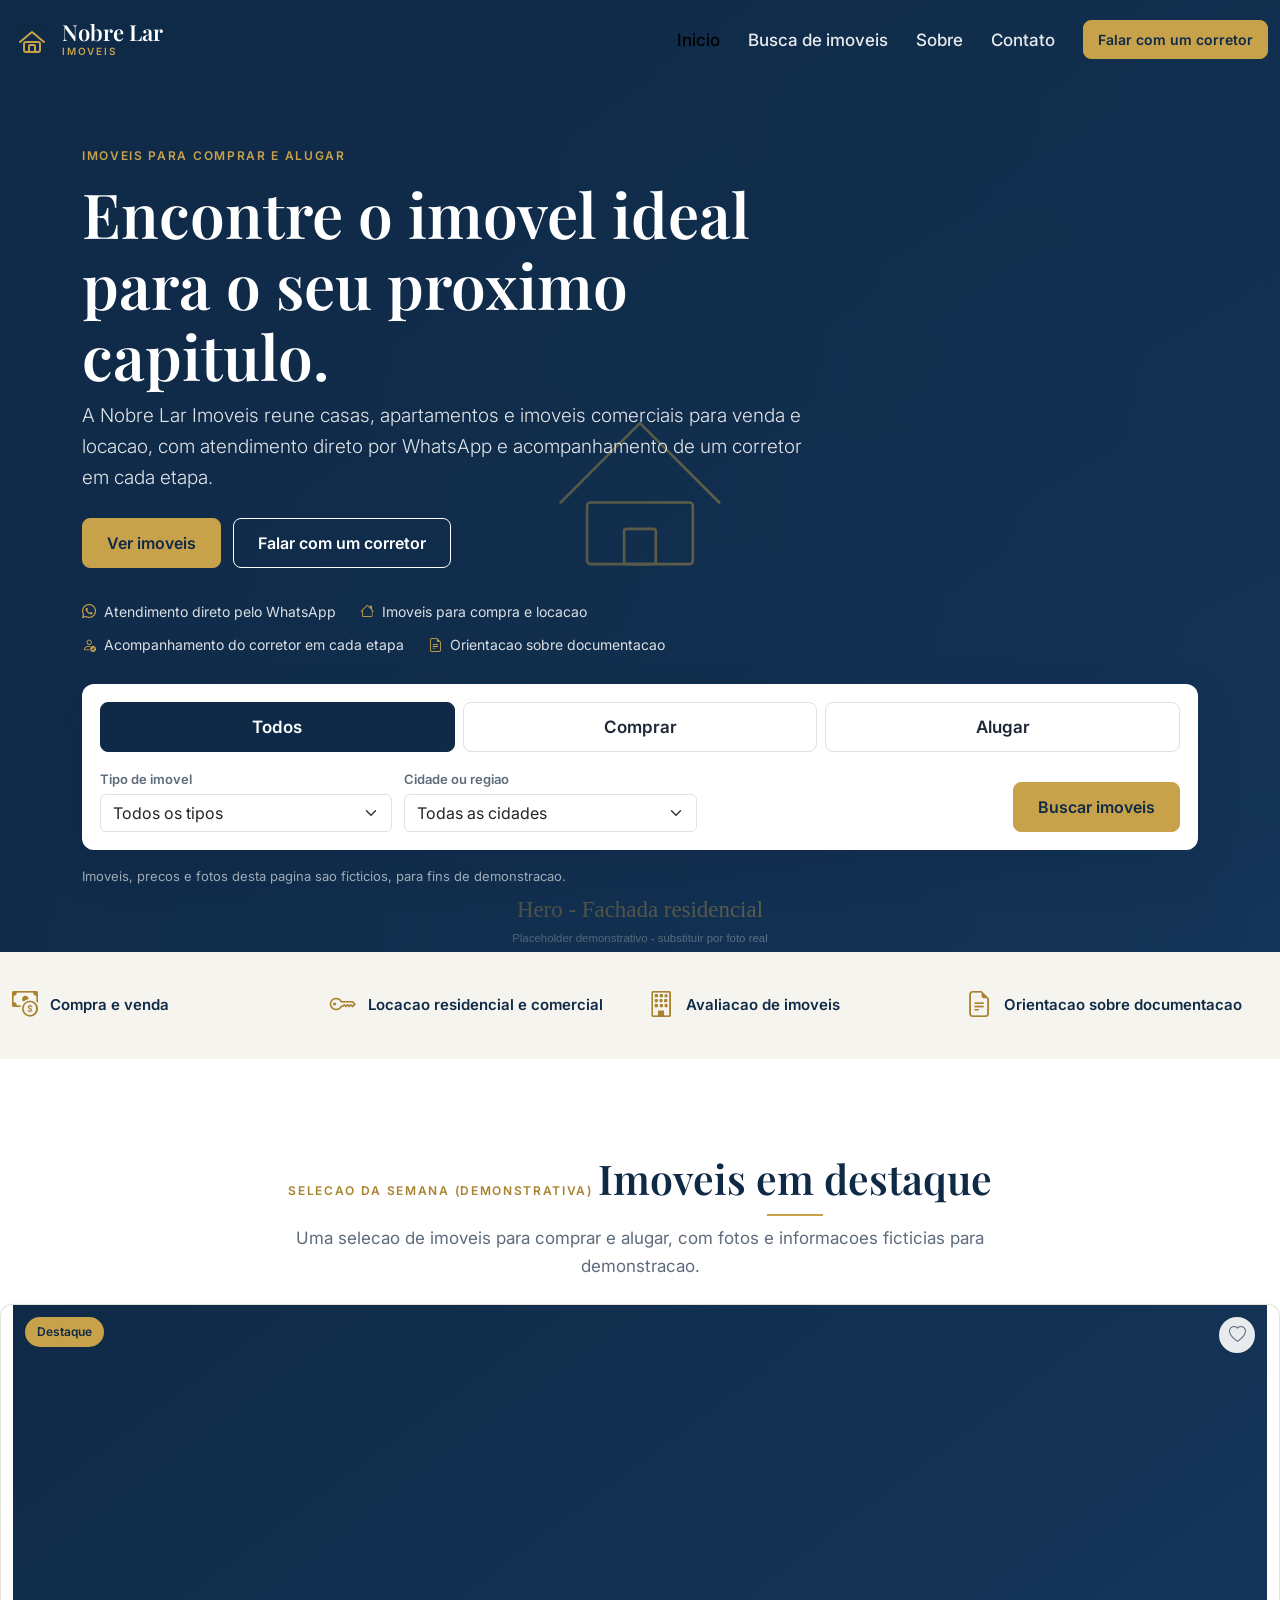
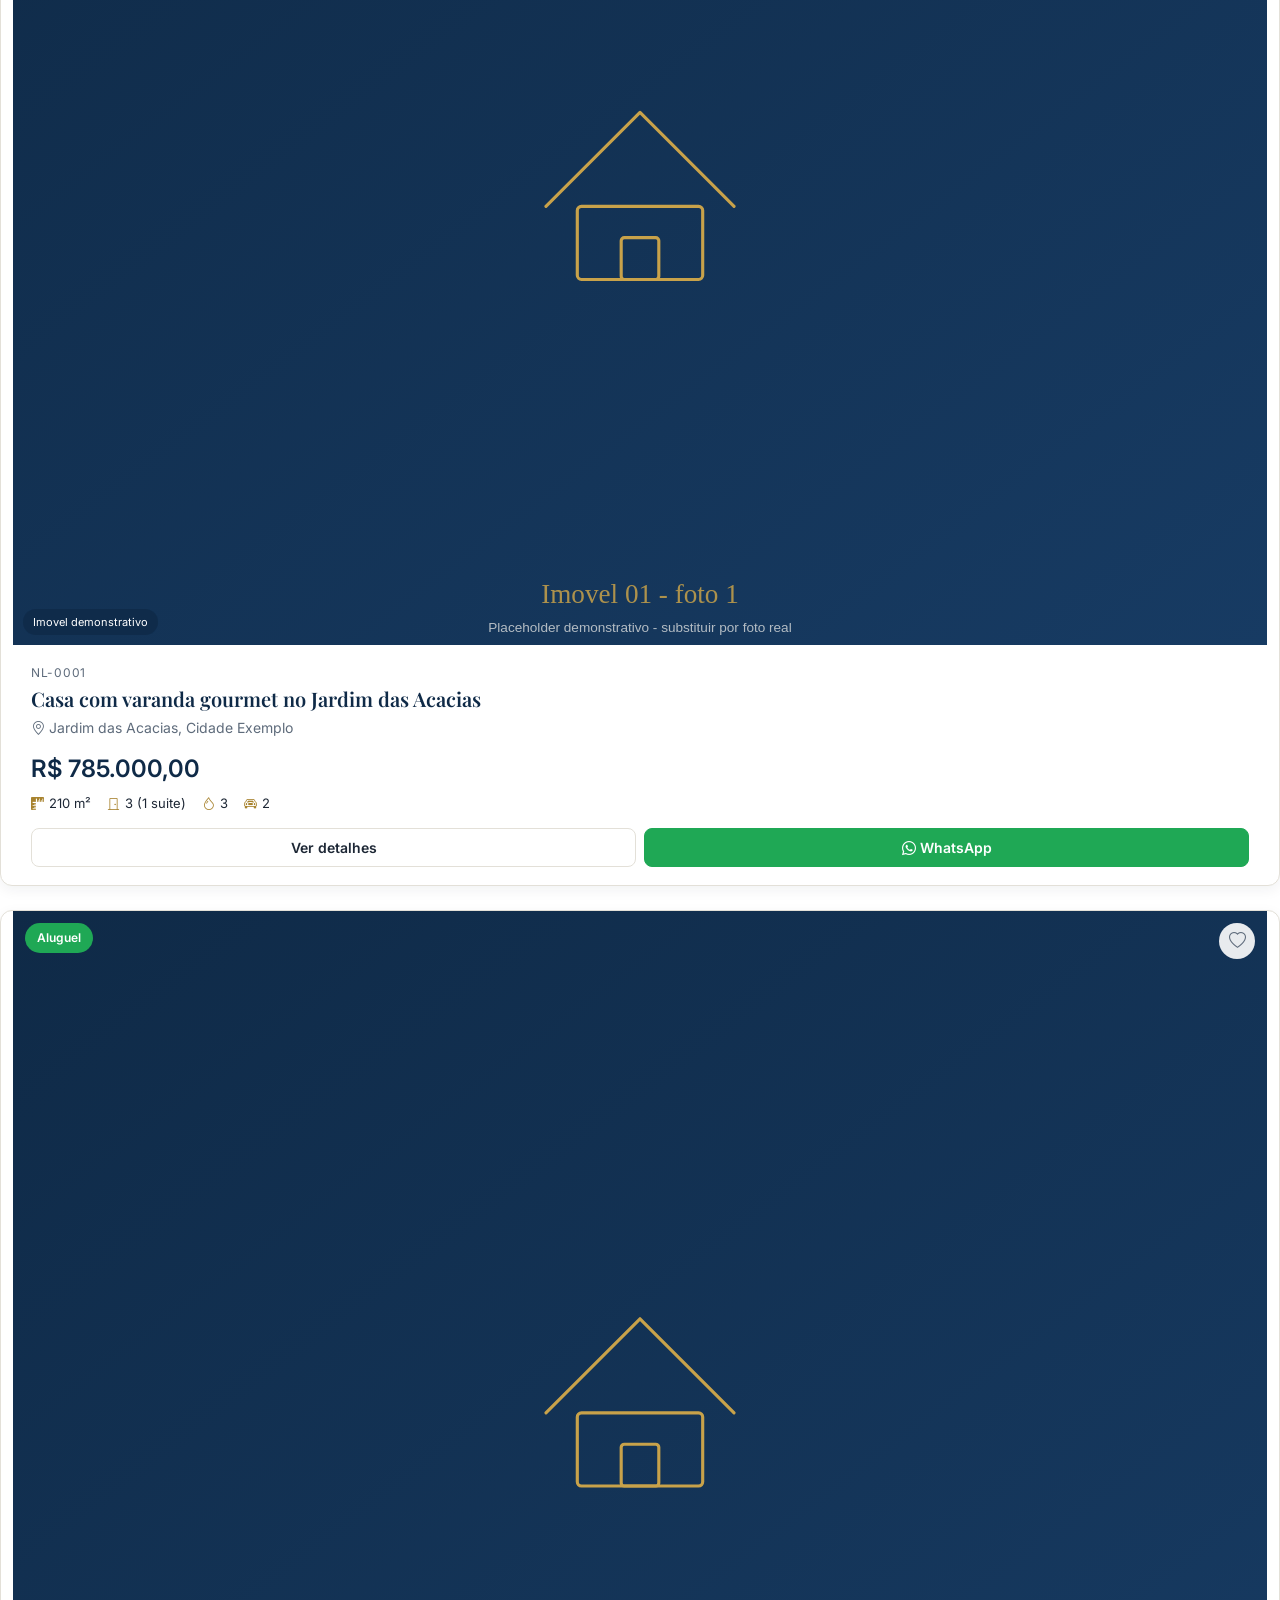
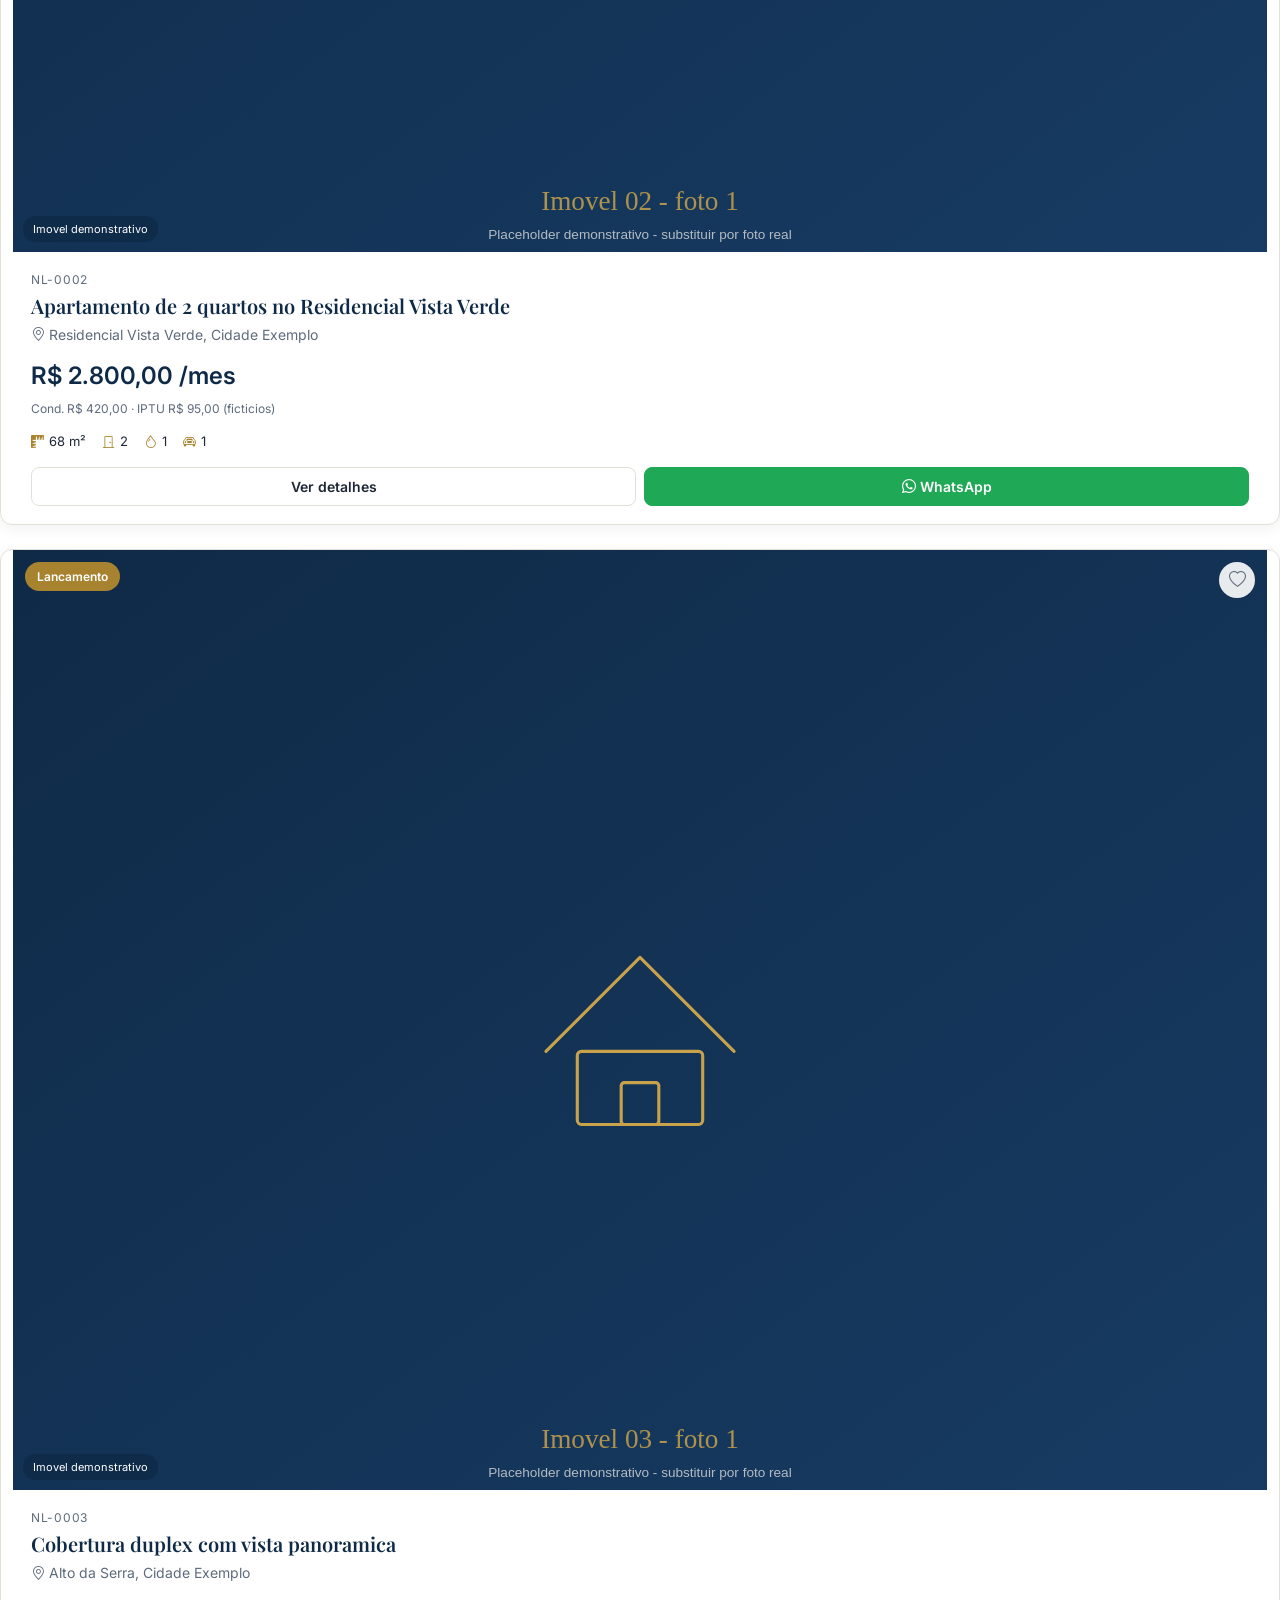
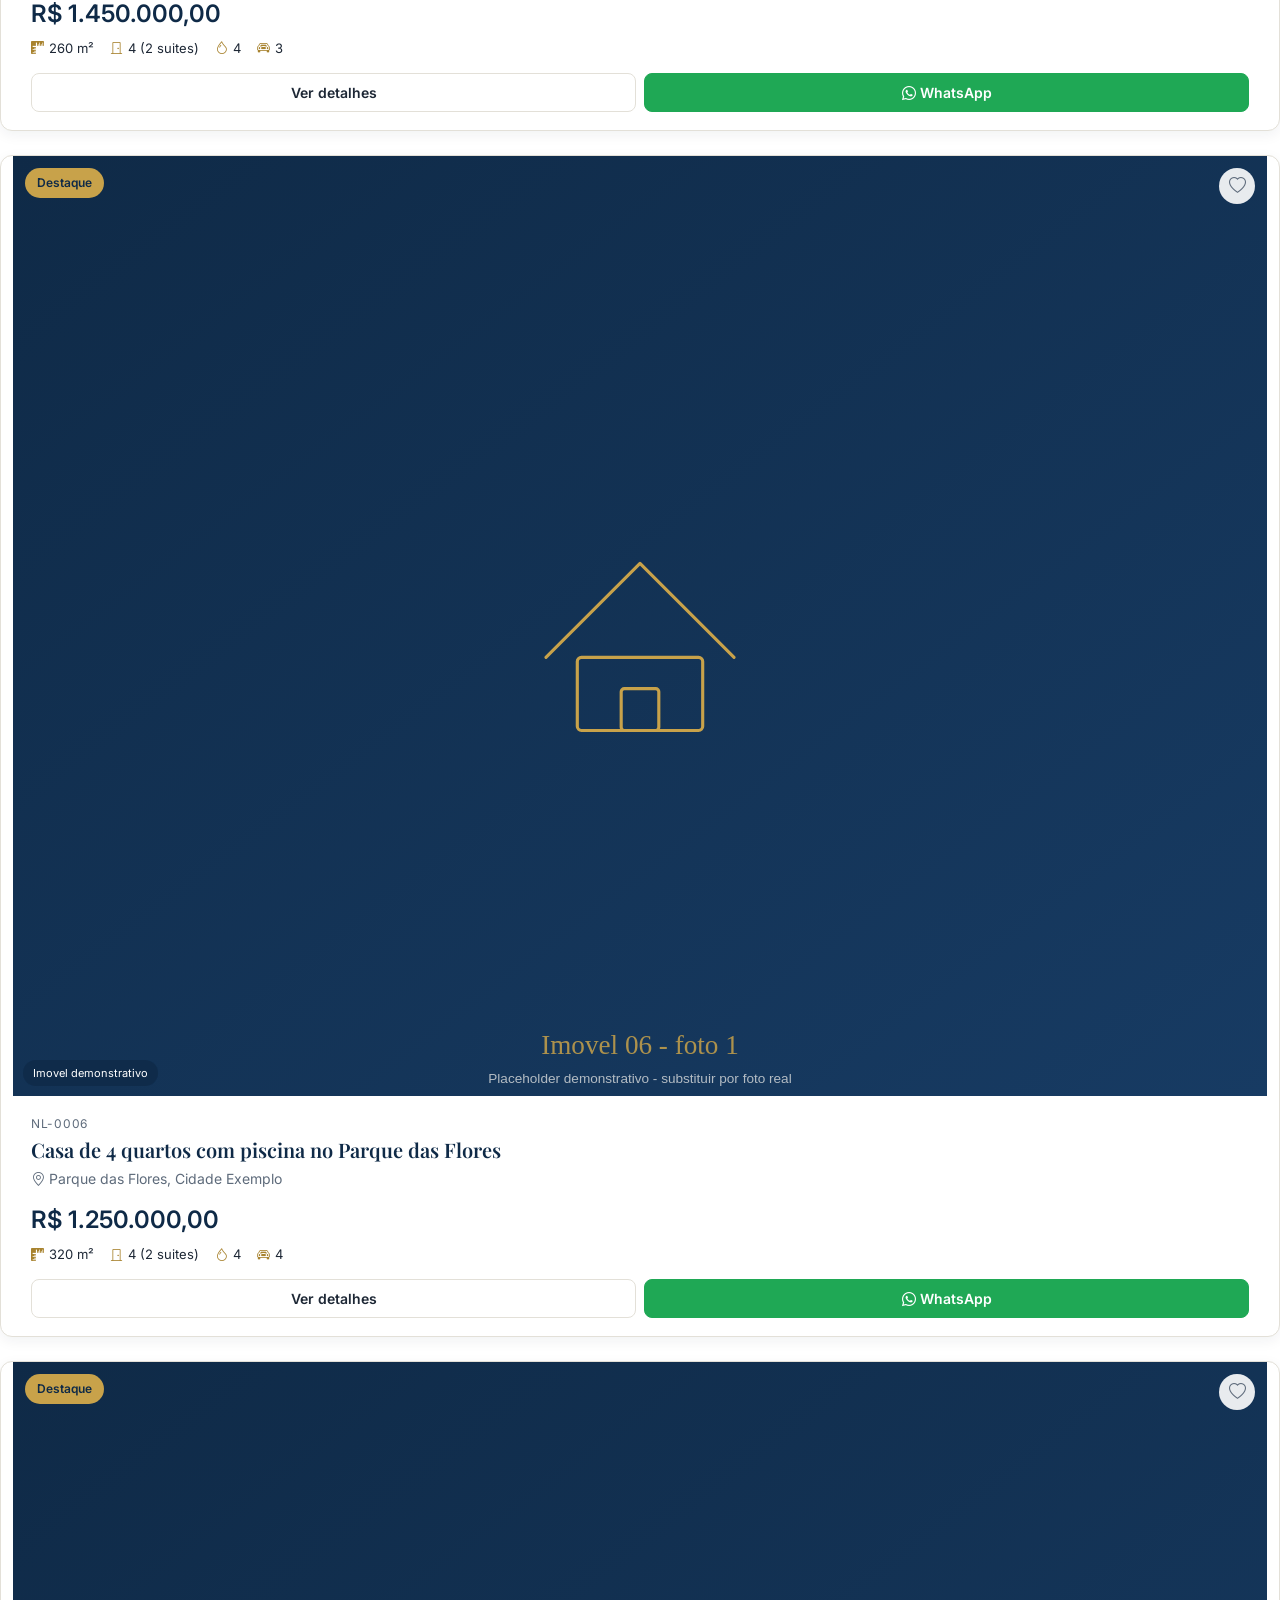
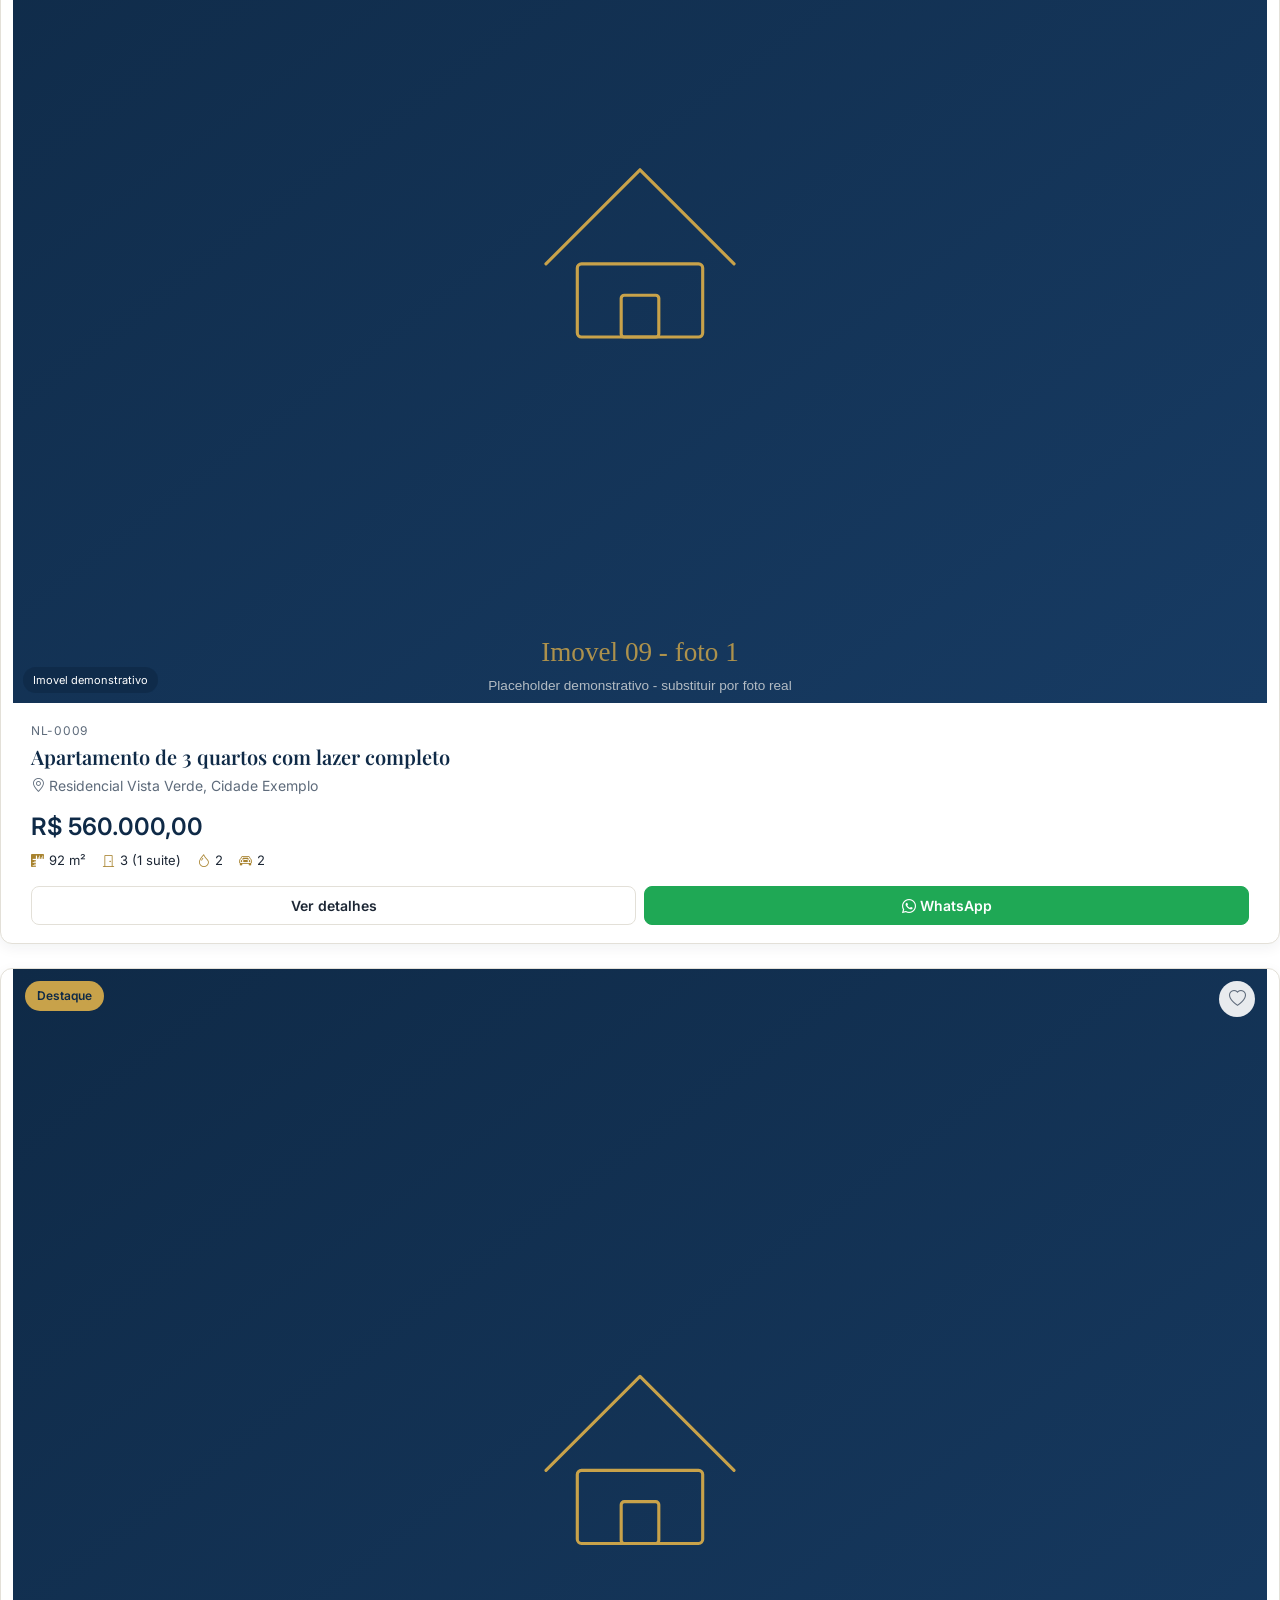
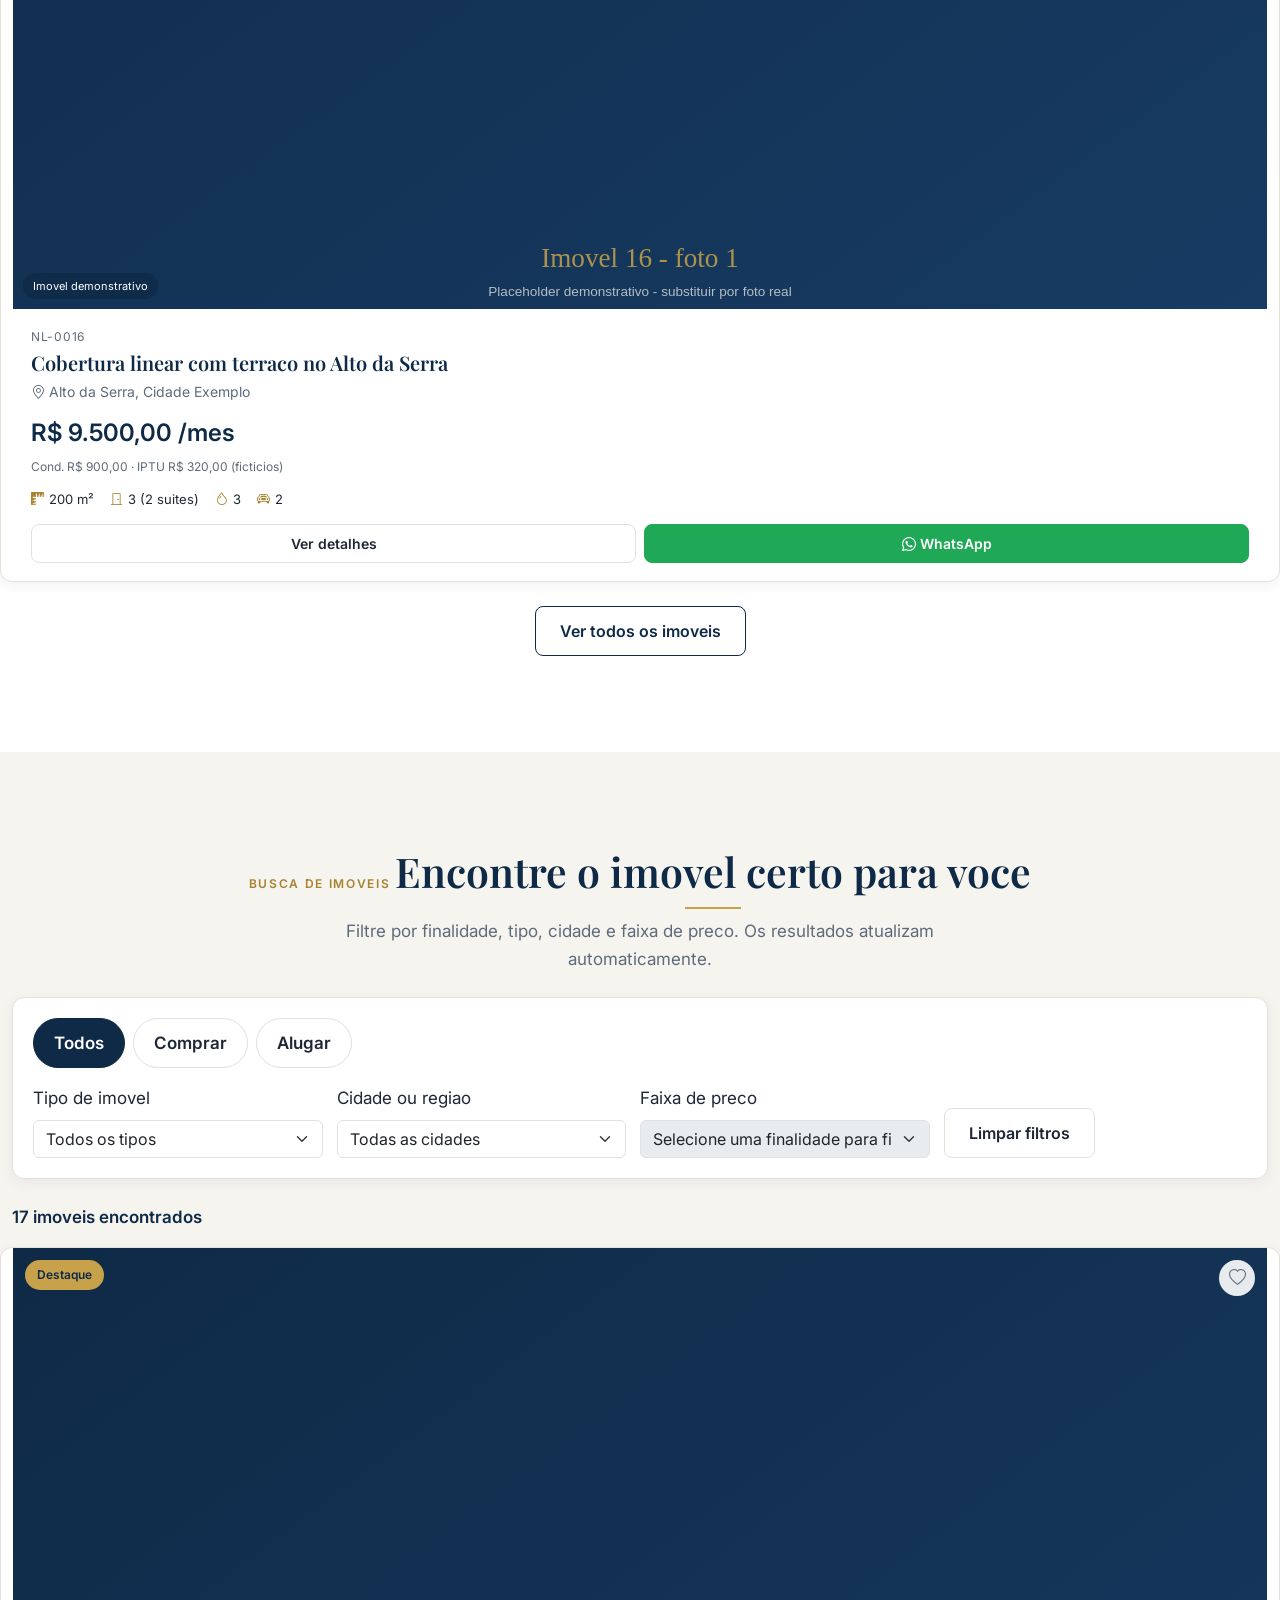
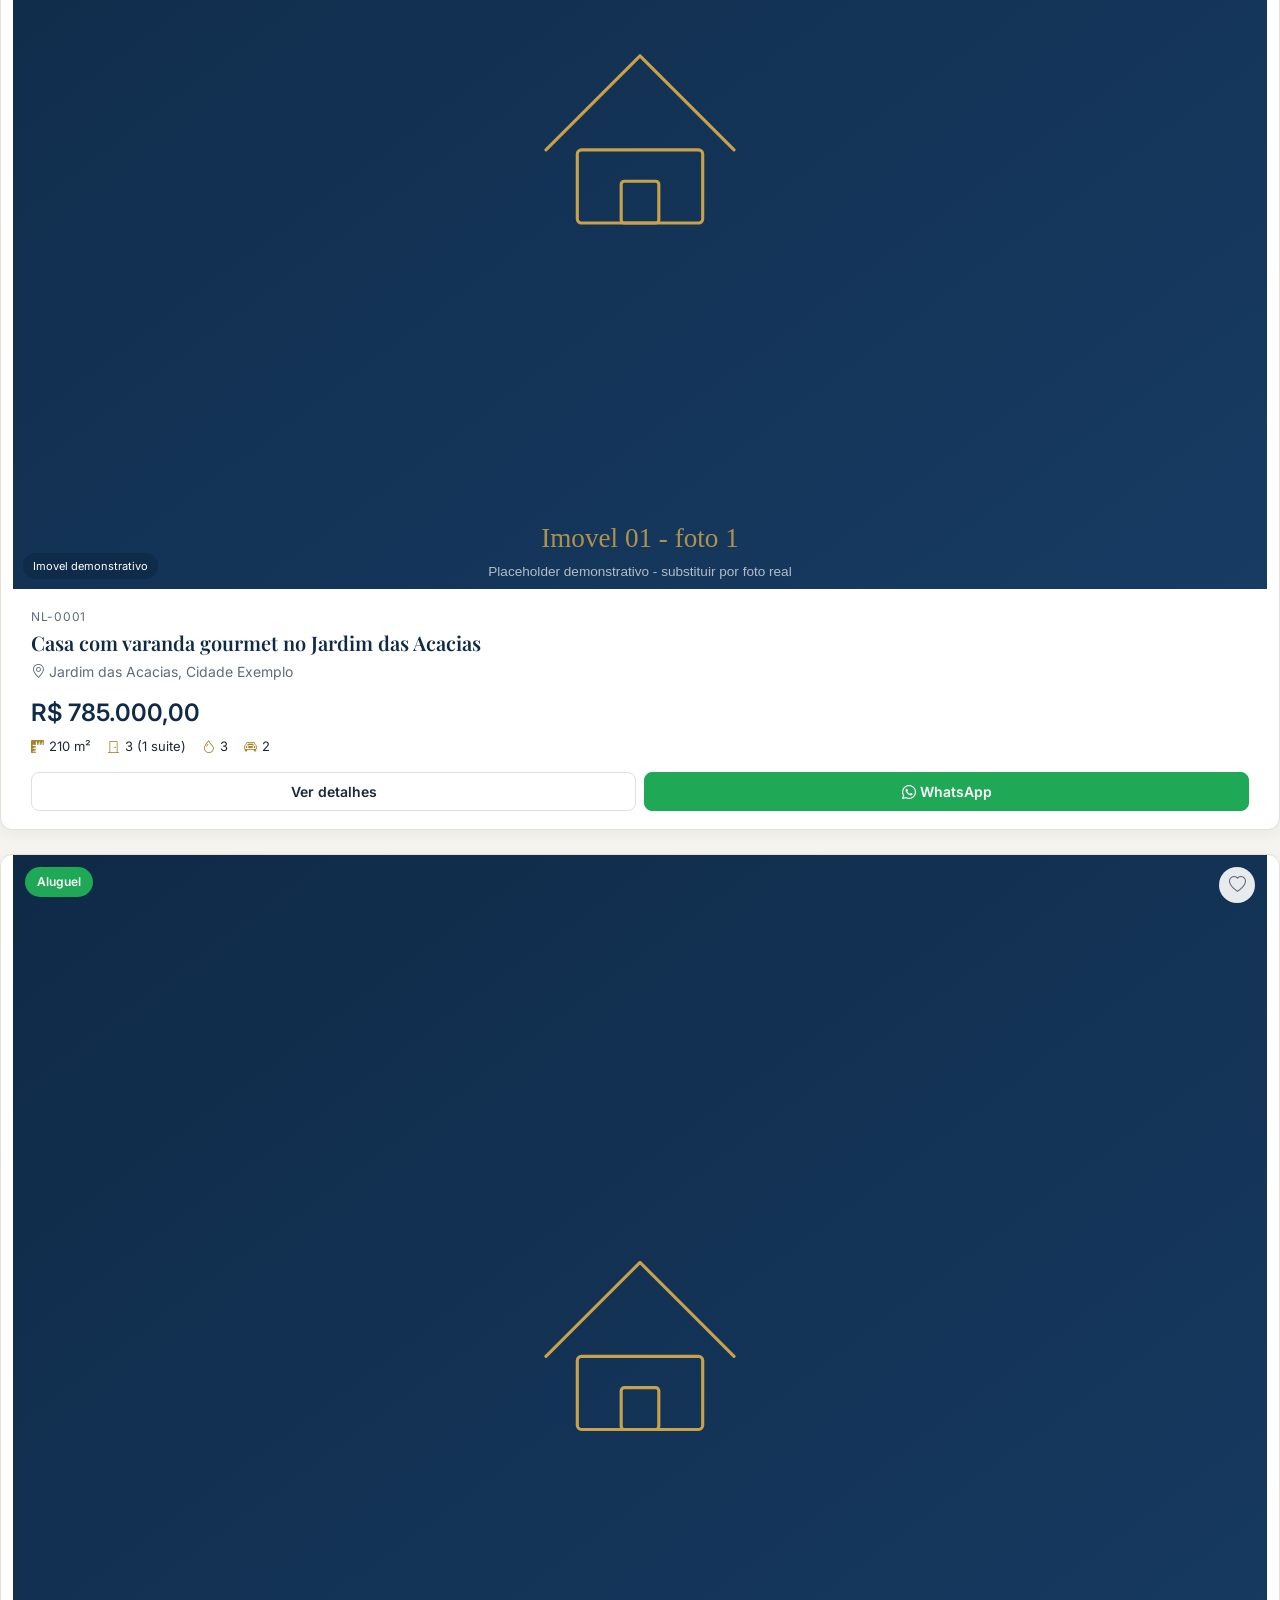
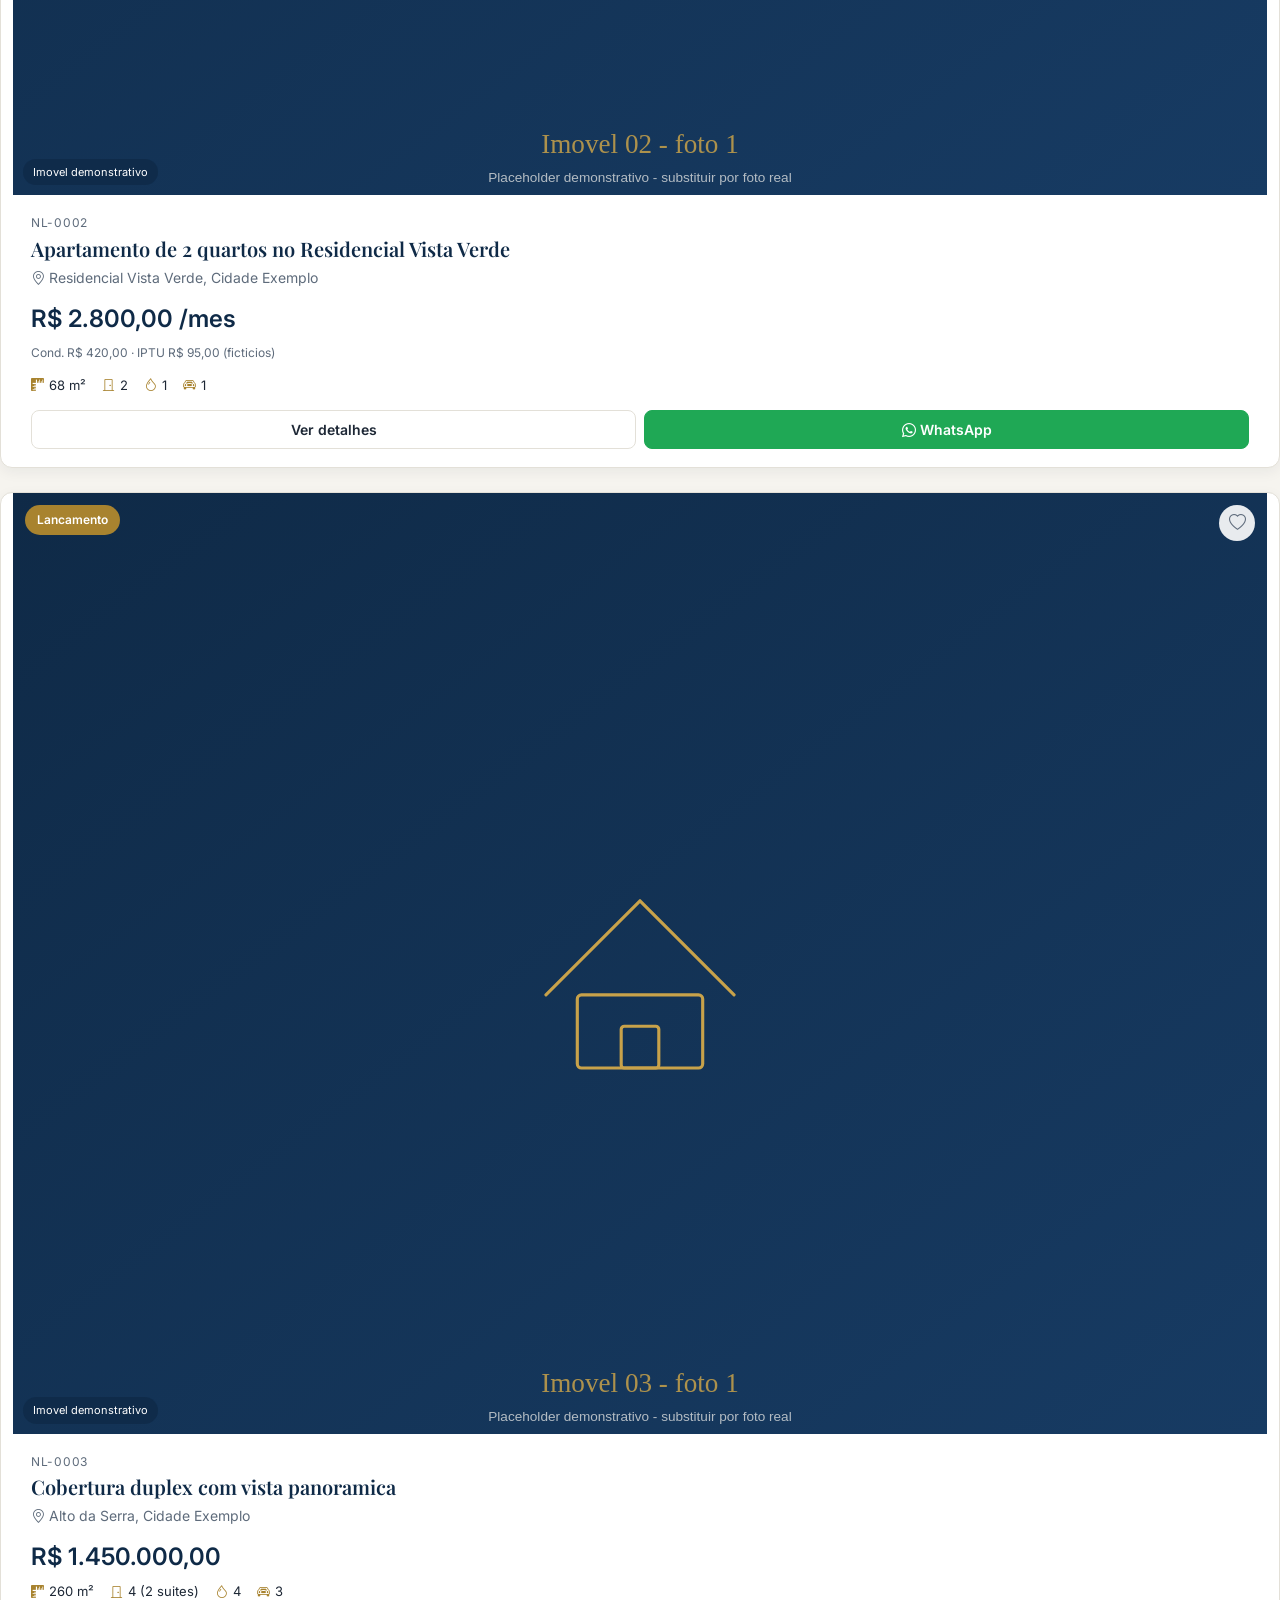
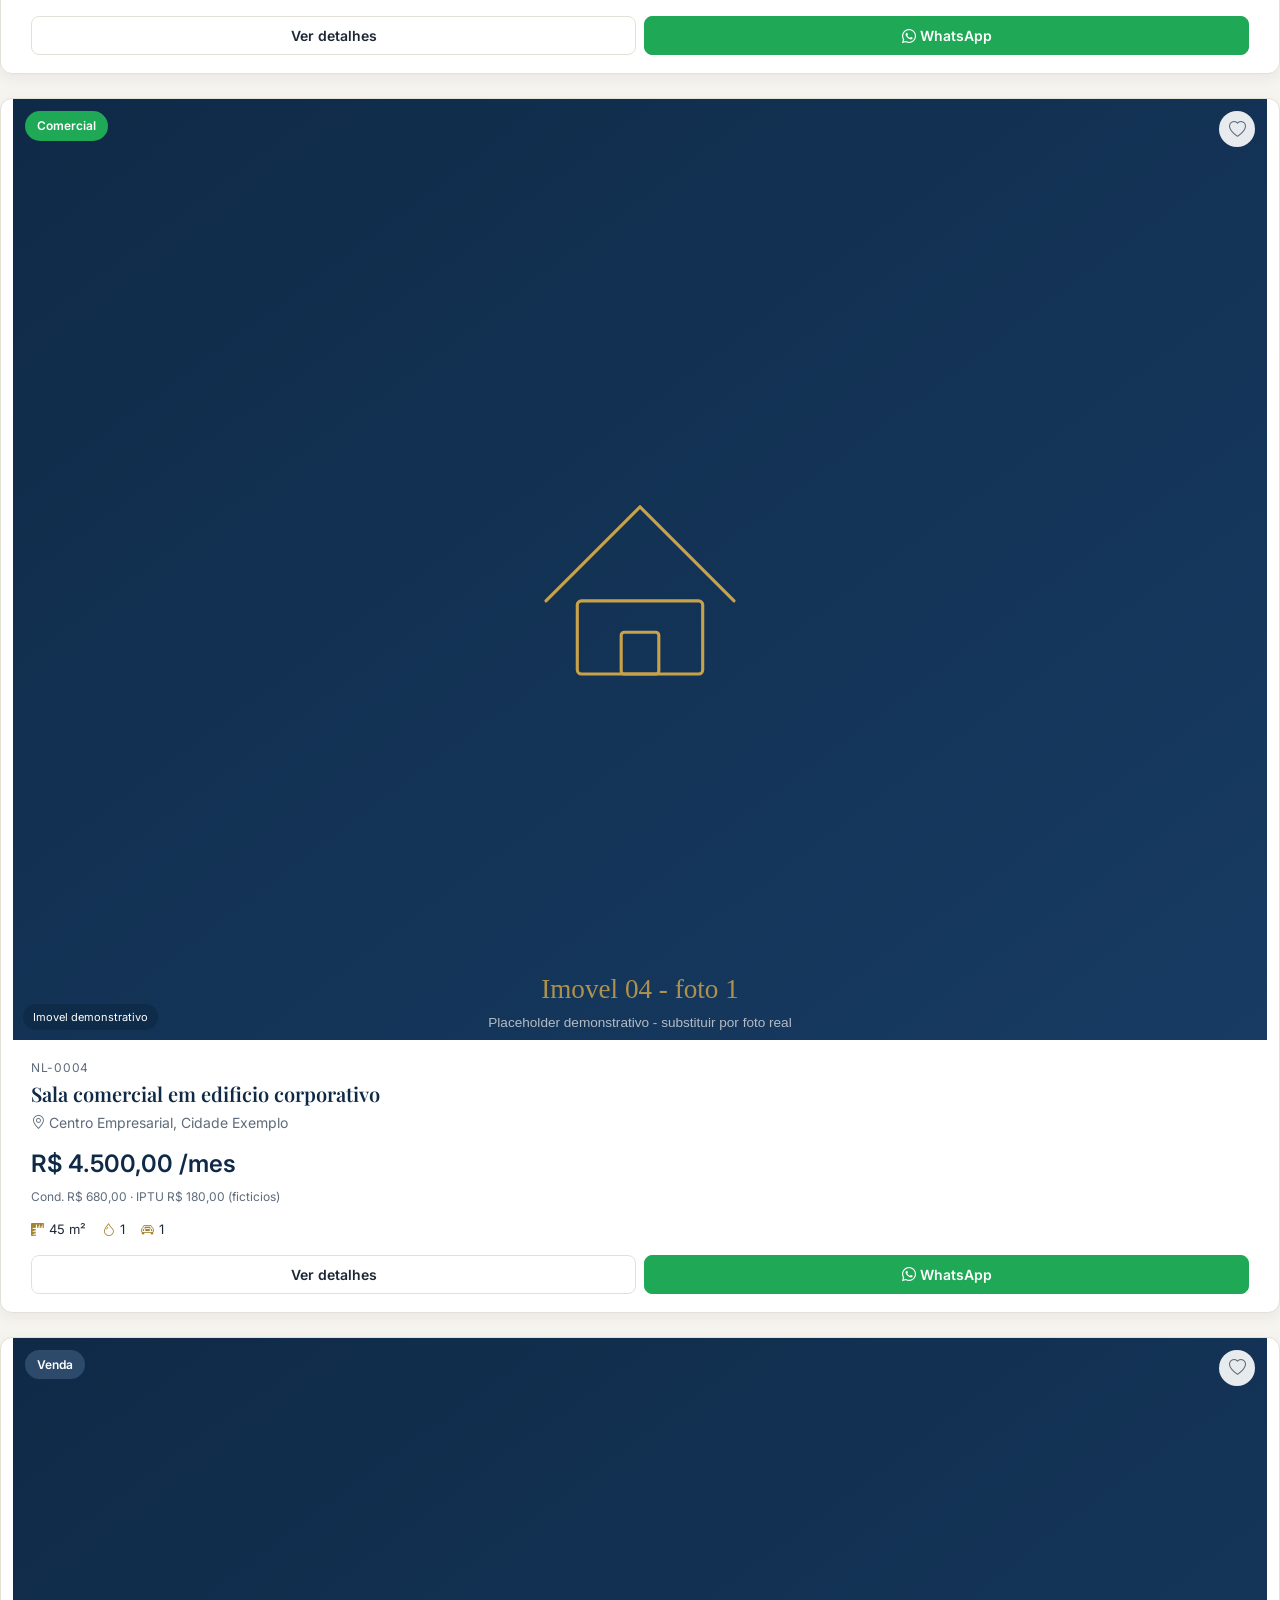
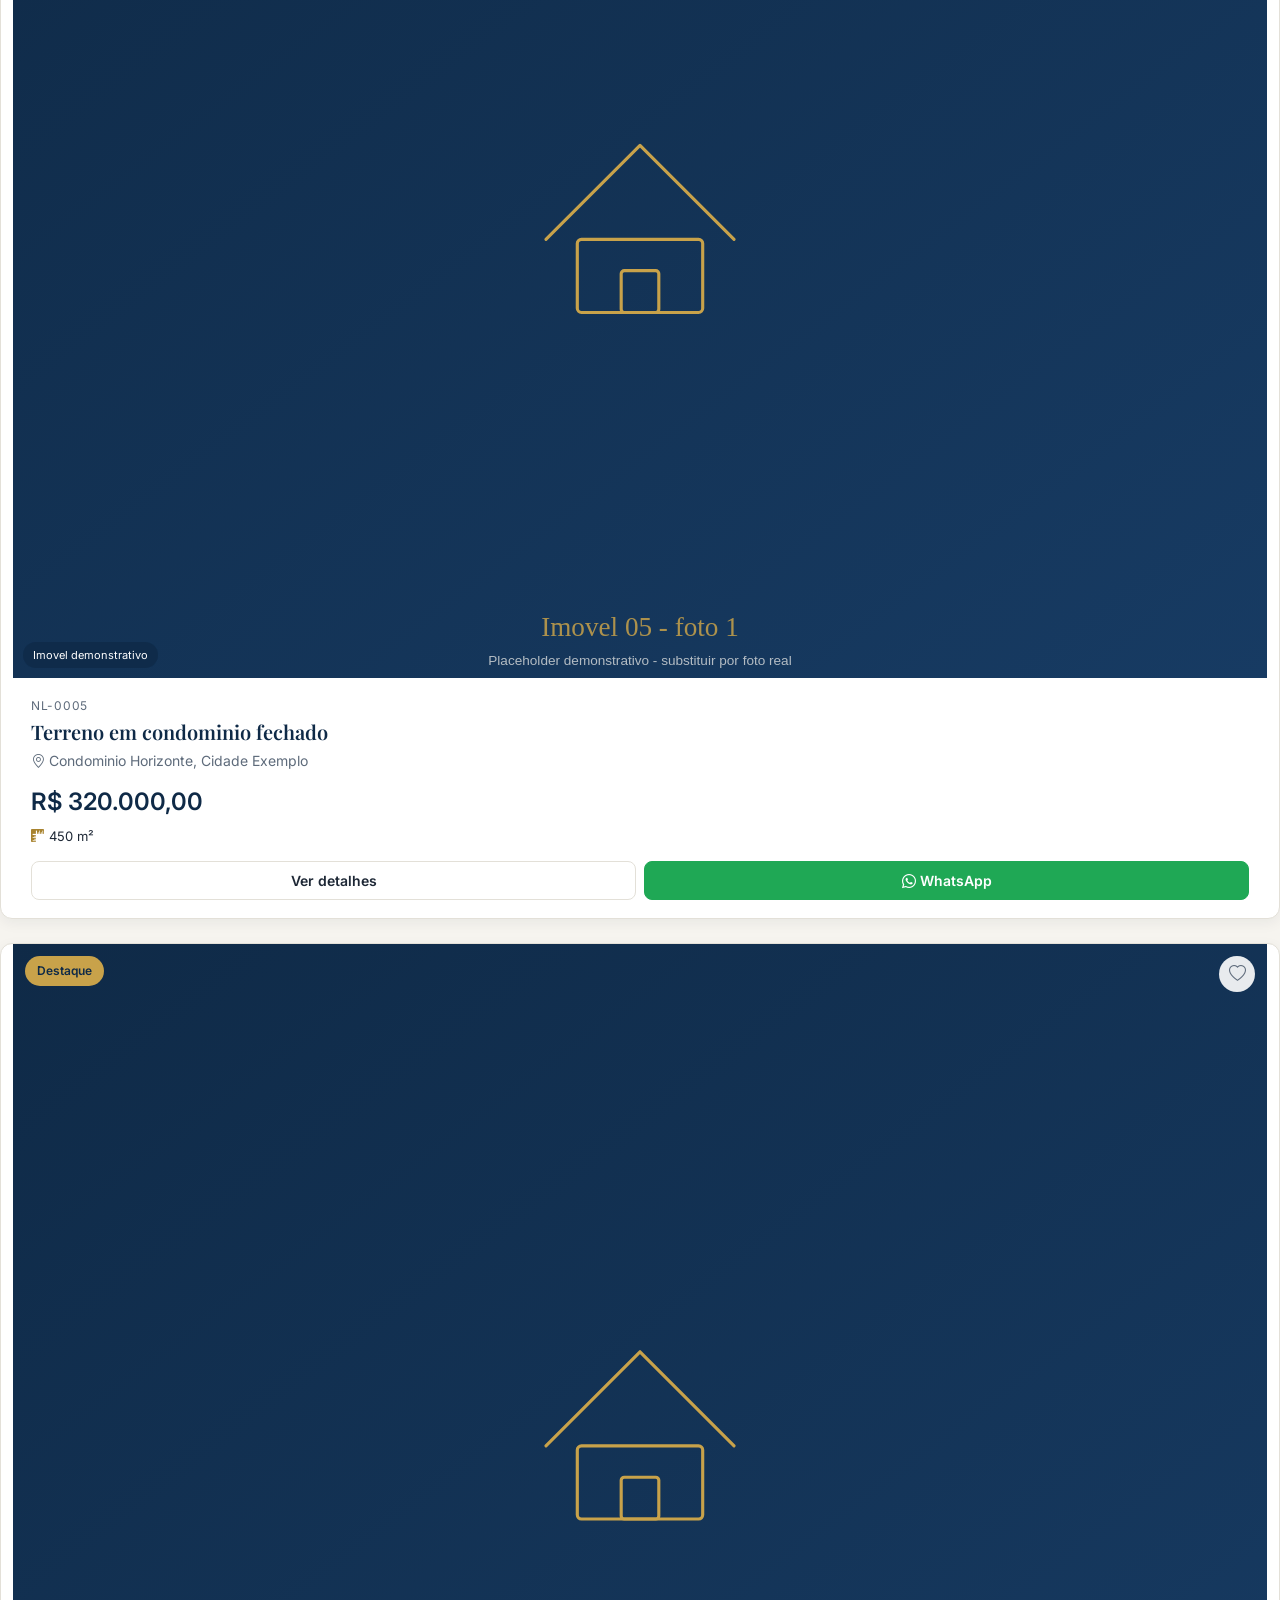
==== index.html @ 511b0f83 "first commit" ====
<!DOCTYPE html>
<html lang="pt-BR">
<head>
  <meta charset="UTF-8">
  <meta name="viewport" content="width=device-width, initial-scale=1.0">
  <title>Nobre Lar Imoveis | Imoveis para Comprar e Alugar</title>
  <meta name="description" content="A Nobre Lar Imoveis reune casas, apartamentos e imoveis comerciais para venda e locacao, com atendimento direto por WhatsApp e acompanhamento de um corretor.">
  <link rel="canonical" href="https://www.seudominio.com.br/">
  <meta property="og:title" content="Nobre Lar Imoveis | Imoveis para Comprar e Alugar">
  <meta property="og:description" content="Casas, apartamentos e imoveis comerciais para venda e locacao, com atendimento direto por WhatsApp.">
  <meta property="og:type" content="website">
  <meta property="og:image" content="https://www.seudominio.com.br/images/hero/hero-imobiliaria.jpg">
  <meta property="og:url" content="https://www.seudominio.com.br/">
  <meta property="og:locale" content="pt_BR">
  <meta name="twitter:card" content="summary_large_image">
  <meta name="theme-color" content="#0F2A47">
  <link rel="icon" type="image/svg+xml" href="favicon/favicon.svg">
  <link rel="preconnect" href="https://fonts.googleapis.com">
  <link rel="preconnect" href="https://fonts.gstatic.com" crossorigin>
  <link href="https://fonts.googleapis.com/css2?family=Playfair+Display:wght@500;600&family=Inter:wght@400;500;600&display=swap" rel="stylesheet">
  <link href="https://cdn.jsdelivr.net/npm/bootstrap@5.3.3/dist/css/bootstrap.min.css" rel="stylesheet">
  <link href="https://cdn.jsdelivr.net/npm/bootstrap-icons@1.11.3/font/bootstrap-icons.min.css" rel="stylesheet">
  <link rel="stylesheet" href="css/style.css">
</head>
<body>
  <a class="skip-link" href="#conteudo">Pular para o conteudo</a>
  <header class="site-header">
    <nav class="navbar navbar-expand-lg" aria-label="Navegacao principal">
      <div class="container-xl">
        <a class="brand" href="#inicio">
          <svg class="brand-mark" viewBox="0 0 40 40" aria-hidden="true"><rect width="40" height="40" rx="8" fill="#0F2A47"/><g fill="none" stroke="#C8A24A" stroke-width="2" stroke-linecap="round" stroke-linejoin="round"><path d="M8 22 L20 12 L32 22"/><rect x="12" y="22" width="16" height="10" rx="2"/><rect x="17" y="25" width="6" height="7" rx="1"/></g></svg>
          <div>
            <div class="brand-name">Nobre Lar</div>
            <div class="brand-sub">IMOVEIS</div>
          </div>
        </a>
        <button class="navbar-toggler" type="button" data-bs-toggle="collapse" data-bs-target="#mainNav" aria-controls="mainNav" aria-expanded="false" aria-label="Abrir menu">
          <span class="navbar-toggler-icon"></span>
        </button>
        <div class="collapse navbar-collapse" id="mainNav">
          <ul class="navbar-nav ms-auto align-items-lg-center gap-lg-1">
            <li class="nav-item"><a class="nav-link" href="#inicio">Inicio</a></li>
            <li class="nav-item"><a class="nav-link" href="#imoveis">Busca de imoveis</a></li>
            <li class="nav-item"><a class="nav-link" href="#sobre">Sobre</a></li>
            <li class="nav-item"><a class="nav-link" href="#contato">Contato</a></li>
          </ul>
          <a class="btn btn-gold btn-sm ms-lg-3 header-cta" data-wa="geral" href="#">Falar com um corretor</a>
        </div>
      </div>
    </nav>
  </header>
  <main id="conteudo">
  <section id="inicio" class="hero" style="background-image: url('images/hero/hero-imobiliaria.svg');">
    <div class="container">
      <div class="hero-content reveal">
        <span class="eyebrow light">IMOVEIS PARA COMPRAR E ALUGAR</span>
        <h1>Encontre o imovel ideal para o seu proximo capitulo.</h1>
        <p class="lead">A Nobre Lar Imoveis reune casas, apartamentos e imoveis comerciais para venda e locacao, com atendimento direto por WhatsApp e acompanhamento de um corretor em cada etapa.</p>
        <div class="hero-ctas">
          <a href="#imoveis" class="btn btn-gold">Ver imoveis</a>
          <a class="btn btn-outline-light" data-wa="geral" href="#">Falar com um corretor</a>
        </div>
        <ul class="trust-list">
          <li><i class="bi bi-whatsapp"></i> Atendimento direto pelo WhatsApp</li>
          <li><i class="bi bi-house"></i> Imoveis para compra e locacao</li>
          <li><i class="bi bi-person-check"></i> Acompanhamento do corretor em cada etapa</li>
          <li><i class="bi bi-file-earmark-text"></i> Orientacao sobre documentacao</li>
        </ul>
      </div>
      <div class="quick-search reveal">
        <div class="qs-tabs">
          <button class="qs-tab active" data-value="todos" type="button">Todos</button>
          <button class="qs-tab" data-value="venda" type="button">Comprar</button>
          <button class="qs-tab" data-value="aluguel" type="button">Alugar</button>
        </div>
        <div class="qs-grid">
          <div>
            <label class="form-label" for="qs-tipo">Tipo de imovel</label>
            <select id="qs-tipo" class="form-select"></select>
          </div>
          <div>
            <label class="form-label" for="qs-cidade">Cidade ou regiao</label>
            <select id="qs-cidade" class="form-select"></select>
          </div>
          <div class="d-none d-lg-block"></div>
          <div>
            <button type="button" id="qs-btn" class="btn btn-gold w-100">Buscar imoveis</button>
          </div>
        </div>
      </div>
      <p class="mt-3" style="color:rgba(255,255,255,0.6);font-size:13px;">Imoveis, precos e fotos desta pagina sao ficticios, para fins de demonstracao.</p>
    </div>
  </section>
  <section class="support-strip">
    <div class="container-xl">
      <div class="row g-3">
        <div class="col-6 col-md-3"><div class="support-item"><i class="bi bi-cash-coin"></i><span>Compra e venda</span></div></div>
        <div class="col-6 col-md-3"><div class="support-item"><i class="bi bi-key"></i><span>Locacao residencial e comercial</span></div></div>
        <div class="col-6 col-md-3"><div class="support-item"><i class="bi bi-building"></i><span>Avaliacao de imoveis</span></div></div>
        <div class="col-6 col-md-3"><div class="support-item"><i class="bi bi-file-earmark-text"></i><span>Orientacao sobre documentacao</span></div></div>
      </div>
    </div>
  </section>
  <!-- DESTAQUES -->
  <section id="destaques" class="section">
    <div class="container-xl">
      <div class="text-center mb-4">
        <span class="eyebrow">SELECAO DA SEMANA (DEMONSTRATIVA)</span>
        <h2 class="section-title center">Imoveis em destaque</h2>
        <p class="section-subtitle mx-auto">Uma selecao de imoveis para comprar e alugar, com fotos e informacoes ficticias para demonstracao.</p>
      </div>
      <div class="row g-4" id="destaques-grid"></div>
      <div class="text-center mt-4">
        <a href="#imoveis" class="btn btn-outline-navy">Ver todos os imoveis</a>
      </div>
    </div>
  </section>

  <!-- FILTROS + LISTAGEM -->
  <section id="imoveis" class="section surface">
    <div class="container-xl">
      <div class="text-center mb-4">
        <span class="eyebrow">BUSCA DE IMOVEIS</span>
        <h2 class="section-title center">Encontre o imovel certo para voce</h2>
        <p class="section-subtitle mx-auto">Filtre por finalidade, tipo, cidade e faixa de preco. Os resultados atualizam automaticamente.</p>
      </div>
      <div class="filter-bar">
        <div class="purpose-tabs" role="radiogroup" aria-label="Finalidade">
          <button class="purpose-tab active" data-value="todos" type="button">Todos</button>
          <button class="purpose-tab" data-value="venda" type="button">Comprar</button>
          <button class="purpose-tab" data-value="aluguel" type="button">Alugar</button>
        </div>
        <div class="filter-grid">
          <div>
            <label class="form-label" for="filter-tipo">Tipo de imovel</label>
            <select id="filter-tipo" class="form-select"></select>
          </div>
          <div>
            <label class="form-label" for="filter-cidade">Cidade ou regiao</label>
            <select id="filter-cidade" class="form-select"></select>
          </div>
          <div>
            <label class="form-label" for="filter-preco">Faixa de preco</label>
            <select id="filter-preco" class="form-select"></select>
          </div>
          <div class="filter-actions">
            <button type="button" id="clear-filters" class="btn btn-ghost">Limpar filtros</button>
          </div>
        </div>
      </div>
      <div class="results-head">
        <div class="results-count" id="results-count" aria-live="polite">0 imoveis encontrados</div>
      </div>
      <div class="row g-4" id="property-grid"></div>
      <div id="empty-state" class="empty-state d-none mt-4">
        <i class="bi bi-search"></i>
        <h3 class="mt-3">Nenhum imovel encontrado com esses filtros</h3>
        <p class="text-muted">Tente ajustar os filtros ou fale com um corretor.</p>
        <div class="d-flex gap-2 justify-content-center flex-wrap mt-3">
          <button type="button" class="btn btn-ghost" onclick="clearFilters()">Limpar filtros</button>
          <a id="empty-wa" class="btn btn-whatsapp" href="#" target="_blank" rel="noopener noreferrer"><i class="bi bi-whatsapp"></i> Pedir ajuda a um corretor</a>
        </div>
      </div>
      <p class="text-muted small mt-4">Imoveis, precos e condicoes ficticios, apenas para demonstracao.</p>
    </div>
  </section>

  <!-- ANUNCIE -->
  <section id="anuncie" class="section anuncie">
    <div class="container-xl">
      <div class="row g-4 align-items-center">
        <div class="col-lg-6">
          <span class="eyebrow light">PARA PROPRIETARIOS</span>
          <h2>Quer vender ou alugar o seu imovel?</h2>
          <p>A Nobre Lar orienta sobre documentacao, avaliacao e divulgacao do seu imovel, com atendimento proximo e informacao clara em cada etapa. Sem promessas de prazos ou valores.</p>
          <a class="btn btn-gold mt-3" data-wa="anunciar" href="#">Anunciar meu imovel</a>
        </div>
        <div class="col-lg-6">
          <div class="row g-3">
            <div class="col-md-4"><div class="step-card"><div class="n">01</div><h4>Conte sobre o imovel</h4><p class="small mb-0">Caracteristicas, localizacao e condicoes.</p></div></div>
            <div class="col-md-4"><div class="step-card"><div class="n">02</div><h4>Avaliacao com um corretor</h4><p class="small mb-0">Analise do mercado e orientacao.</p></div></div>
            <div class="col-md-4"><div class="step-card"><div class="n">03</div><h4>Divulgacao e atendimento</h4><p class="small mb-0">Atendimento aos interessados.</p></div></div>
          </div>
        </div>
      </div>
    </div>
  </section>
  <!-- SOBRE -->
  <section id="sobre" class="section">
    <div class="container-xl">
      <div class="row g-5 align-items-center">
        <div class="col-lg-5">
          <div class="about-img-wrap">
            <img src="images/about/sobre.svg" alt="Equipe de atendimento da imobiliaria (demonstrativo)" class="about-img w-100" width="800" height="1000" loading="lazy">
            <div class="about-frame"></div>
          </div>
        </div>
        <div class="col-lg-7">
          <span class="eyebrow">SOBRE A NOBRE LAR</span>
          <h2 class="section-title">Atendimento proximo, informacao clara e imoveis selecionados</h2>
          <p>A Nobre Lar Imoveis atua com transparencia e atendimento consultivo, ajudando clientes a encontrar imoveis para comprar ou alugar e proprietarios a vender ou locar com seguranca.</p>
          <p>O foco esta na clareza das informacoes, no acompanhamento do cliente e na orientacao sobre documentacao em cada etapa da negociacao.</p>
          <ul class="list-unstyled mt-3">
            <li class="mb-2"><i class="bi bi-check2 text-accent me-2"></i> Atendimento pelo WhatsApp e presencial</li>
            <li class="mb-2"><i class="bi bi-check2 text-accent me-2"></i> Orientacao sobre documentacao do imovel</li>
            <li class="mb-2"><i class="bi bi-check2 text-accent me-2"></i> Acompanhamento do inicio ao fim</li>
            <li class="mb-2"><i class="bi bi-check2 text-accent me-2"></i> Atuacao em compra, venda e locacao</li>
          </ul>
          <p class="small text-muted mt-3">CRECI/UF 00000-J (exemplo). Substituir pelo registro real e verificado da imobiliaria e do corretor responsavel.</p>
          <a class="btn btn-gold mt-2" data-wa="geral" href="#">Falar com a equipe</a>
        </div>
      </div>
      <div class="mt-5">
        <div class="text-center mb-4">
          <span class="eyebrow">EQUIPE (DEMONSTRATIVA)</span>
          <h3 class="section-title center">Corretores de exemplo</h3>
          <p class="text-muted small">Perfis demonstrativos. Substituir por profissionais reais, com CRECI verificado.</p>
        </div>
        <div class="row g-4">
          <div class="col-md-4">
            <div class="team-card">
              <img src="images/about/corretor-01.svg" alt="Corretor demonstrativo 1" width="300" height="400" loading="lazy">
              <h4>Mariana Costa</h4>
              <div class="role">Corretora de imoveis</div>
              <div class="creci">CRECI/UF 00000-F (exemplo)</div>
              <a class="btn btn-whatsapp btn-sm mt-2" data-wa="equipe" data-nome="Mariana Costa" href="#">Falar com Mariana</a>
            </div>
          </div>
          <div class="col-md-4">
            <div class="team-card">
              <img src="images/about/corretor-02.svg" alt="Corretor demonstrativo 2" width="300" height="400" loading="lazy">
              <h4>Rafael Almeida</h4>
              <div class="role">Corretor de imoveis</div>
              <div class="creci">CRECI/UF 00000-F (exemplo)</div>
              <a class="btn btn-whatsapp btn-sm mt-2" data-wa="equipe" data-nome="Rafael Almeida" href="#">Falar com Rafael</a>
            </div>
          </div>
          <div class="col-md-4">
            <div class="team-card">
              <img src="images/about/corretor-03.svg" alt="Corretor demonstrativo 3" width="300" height="400" loading="lazy">
              <h4>Juliana Ferreira</h4>
              <div class="role">Corretora de imoveis</div>
              <div class="creci">CRECI/UF 00000-F (exemplo)</div>
              <a class="btn btn-whatsapp btn-sm mt-2" data-wa="equipe" data-nome="Juliana Ferreira" href="#">Falar com Juliana</a>
            </div>
          </div>
        </div>
      </div>
    </div>
  </section>
  <!-- COMO FUNCIONA -->
  <section id="como-funciona" class="section surface">
    <div class="container-xl">
      <div class="text-center mb-4">
        <span class="eyebrow">COMO FUNCIONA</span>
        <h2 class="section-title center">Um caminho claro para cada objetivo</h2>
      </div>
      <ul class="nav how-tabs justify-content-center" id="howTabs" role="tablist">
        <li class="nav-item"><a class="nav-link active" href="#" data-bs-target="#pane-comprar" role="tab">Quero comprar</a></li>
        <li class="nav-item"><a class="nav-link" href="#" data-bs-target="#pane-alugar" role="tab">Quero alugar</a></li>
        <li class="nav-item"><a class="nav-link" href="#" data-bs-target="#pane-anunciar" role="tab">Quero anunciar</a></li>
      </ul>
      <div class="mt-4">
        <div class="how-pane" id="pane-comprar">
          <div class="how-step"><div class="num">1</div><div><strong>Escolha o imovel</strong><br><span class="text-muted">Navegue e filtre as opcoes.</span></div></div>
          <div class="how-step"><div class="num">2</div><div><strong>Converse com um corretor</strong><br><span class="text-muted">Tire duvidas pelo WhatsApp.</span></div></div>
          <div class="how-step"><div class="num">3</div><div><strong>Visita e analise da documentacao</strong><br><span class="text-muted">Agende visita e revise documentos.</span></div></div>
          <div class="how-step"><div class="num">4</div><div><strong>Negociacao e fechamento orientado</strong><br><span class="text-muted">Acompanhamento ate a conclusao.</span></div></div>
        </div>
        <div class="how-pane d-none" id="pane-alugar">
          <div class="how-step"><div class="num">1</div><div><strong>Escolha o imovel</strong><br><span class="text-muted">Filtre por regiao e valor.</span></div></div>
          <div class="how-step"><div class="num">2</div><div><strong>Agende a visita</strong><br><span class="text-muted">Conheca o imovel.</span></div></div>
          <div class="how-step"><div class="num">3</div><div><strong>Analise cadastral e documentacao</strong><br><span class="text-muted">Envio dos documentos.</span></div></div>
          <div class="how-step"><div class="num">4</div><div><strong>Assinatura do contrato</strong><br><span class="text-muted">Formalizacao da locacao.</span></div></div>
        </div>
        <div class="how-pane d-none" id="pane-anunciar">
          <div class="how-step"><div class="num">1</div><div><strong>Conte sobre o imovel</strong><br><span class="text-muted">Caracteristicas e condicoes.</span></div></div>
          <div class="how-step"><div class="num">2</div><div><strong>Avaliacao com o corretor</strong><br><span class="text-muted">Analise do mercado.</span></div></div>
          <div class="how-step"><div class="num">3</div><div><strong>Preparo da documentacao</strong><br><span class="text-muted">Orientacao sobre documentos.</span></div></div>
          <div class="how-step"><div class="num">4</div><div><strong>Divulgacao e atendimento</strong><br><span class="text-muted">Atendimento aos interessados.</span></div></div>
        </div>
      </div>
      <p class="text-muted small mt-3">Etapas e documentos variam conforme cada negociacao. Seu corretor orienta cada passo.</p>
      <div class="text-center mt-3">
        <a class="btn btn-gold" data-wa="ctaFinal" href="#">Comecar agora</a>
      </div>
    </div>
  </section>
  <!-- FAQ -->
  <section id="faq" class="section">
    <div class="container-xl">
      <div class="text-center mb-4">
        <span class="eyebrow">PERGUNTAS FREQUENTES</span>
        <h2 class="section-title center">Duvidas comuns</h2>
      </div>
      <div class="faq-wrap">
        <div class="accordion" id="faqAccordion">
          <div class="accordion-item"><h3 class="accordion-header"><button class="accordion-button" type="button" data-bs-toggle="collapse" data-bs-target="#f1">Como funciona a visita a um imovel?</button></h3><div id="f1" class="accordion-collapse collapse show" data-bs-parent="#faqAccordion"><div class="accordion-body">A visita e agendada com um corretor, presencialmente ou por video, conforme disponibilidade. O corretor acompanha e responde duvidas.</div></div></div>
          <div class="accordion-item"><h3 class="accordion-header"><button class="accordion-button collapsed" type="button" data-bs-toggle="collapse" data-bs-target="#f2">Quais documentos sao necessarios para comprar um imovel?</button></h3><div id="f2" class="accordion-collapse collapse" data-bs-parent="#faqAccordion"><div class="accordion-body">Geralmente documentos pessoais e do imovel. A lista varia conforme o caso; o corretor orienta cada etapa.</div></div></div>
          <div class="accordion-item"><h3 class="accordion-header"><button class="accordion-button collapsed" type="button" data-bs-toggle="collapse" data-bs-target="#f3">Quais documentos sao necessarios para alugar?</button></h3><div id="f3" class="accordion-collapse collapse" data-bs-parent="#faqAccordion"><div class="accordion-body">Documentos pessoais e comprovantes, conforme a analise cadastral. O corretor informa a lista adequada.</div></div></div>
          <div class="accordion-item"><h3 class="accordion-header"><button class="accordion-button collapsed" type="button" data-bs-toggle="collapse" data-bs-target="#f4">Voces ajudam com financiamento imobiliario?</button></h3><div id="f4" class="accordion-collapse collapse" data-bs-parent="#faqAccordion"><div class="accordion-body">Orientamos sobre as etapas gerais do financiamento. Aprovacao e condicoes dependem do banco e da analise de credito.</div></div></div>
          <div class="accordion-item"><h3 class="accordion-header"><button class="accordion-button collapsed" type="button" data-bs-toggle="collapse" data-bs-target="#f5">Como funciona a avaliacao do meu imovel para vender ou alugar?</button></h3><div id="f5" class="accordion-collapse collapse" data-bs-parent="#faqAccordion"><div class="accordion-body">Um corretor analisa caracteristicas, localizacao e mercado para sugerir uma faixa de valor, sem promessas de preco final.</div></div></div>
          <div class="accordion-item"><h3 class="accordion-header"><button class="accordion-button collapsed" type="button" data-bs-toggle="collapse" data-bs-target="#f6">Existem custos alem do valor do imovel?</button></h3><div id="f6" class="accordion-collapse collapse" data-bs-parent="#faqAccordion"><div class="accordion-body">Sim, podem ocorrer custos como escritura, registro, impostos, condominio e IPTU, conforme o caso, sem valores fixos.</div></div></div>
          <div class="accordion-item"><h3 class="accordion-header"><button class="accordion-button collapsed" type="button" data-bs-toggle="collapse" data-bs-target="#f7">Posso agendar uma visita online ou por video?</button></h3><div id="f7" class="accordion-collapse collapse" data-bs-parent="#faqAccordion"><div class="accordion-body">Sim, quando disponivel, o corretor pode realizar a visita por video chamada.</div></div></div>
          <div class="accordion-item"><h3 class="accordion-header"><button class="accordion-button collapsed" type="button" data-bs-toggle="collapse" data-bs-target="#f8">Como falo com um corretor?</button></h3><div id="f8" class="accordion-collapse collapse" data-bs-parent="#faqAccordion"><div class="accordion-body">Pelo WhatsApp, telefone ou e-mail, com atendimento em horario comercial.</div></div></div>
        </div>
        <div class="text-center mt-4">
          <p class="text-muted">Nao encontrou sua duvida? Fale com um corretor.</p>
          <a class="btn btn-whatsapp" data-wa="faq" href="#"><i class="bi bi-whatsapp"></i> Falar com um corretor</a>
        </div>
      </div>
    </div>
  </section>
  <!-- CTA FINAL -->
  <section class="section cta-final">
    <div class="container-xl text-center">
      <h2>Pronto para encontrar o seu imovel?</h2>
      <p class="section-subtitle mx-auto" style="color:rgba(255,255,255,0.78);">Veja as opcoes disponiveis ou fale agora com um corretor.</p>
      <div class="d-flex gap-2 justify-content-center flex-wrap mt-3">
        <a href="#imoveis" class="btn btn-gold">Ver imoveis</a>
        <a class="btn btn-outline-light" data-wa="ctaFinal" href="#">Falar com um corretor no WhatsApp</a>
      </div>
    </div>
  </section>

  <!-- CONTATO -->
  <section id="contato" class="section surface">
    <div class="container-xl">
      <div class="text-center mb-4">
        <span class="eyebrow">CONTATO</span>
        <h2 class="section-title center">Fale com a Nobre Lar</h2>
      </div>
      <div class="row g-4">
        <div class="col-lg-6">
          <div class="contact-card">
            <div class="contact-item"><i class="bi bi-telephone"></i><div><div class="label">Telefone</div><a href="tel:+550000000000">(00) 0000-0000</a></div></div>
            <div class="contact-item"><i class="bi bi-whatsapp"></i><div><div class="label">WhatsApp</div><a href="https://wa.me/5500900000000" target="_blank" rel="noopener noreferrer">(00) 90000-0000</a></div></div>
            <div class="contact-item"><i class="bi bi-envelope"></i><div><div class="label">E-mail</div><a href="mailto:contato@exemplo-imobiliaria.com.br">contato@exemplo-imobiliaria.com.br</a></div></div>
            <div class="contact-item"><i class="bi bi-geo-alt"></i><div><div class="label">Endereco</div><span>Av. Exemplo, 800, Loja 3, Centro, Cidade/UF (endereco demonstrativo)</span></div></div>
            <div class="contact-item"><i class="bi bi-clock"></i><div><div class="label">Horario</div><span>Seg a sex, 9h as 18h; sab, 9h as 13h (visitas mediante agendamento)</span></div></div>
            <div class="contact-item"><i class="bi bi-card-text"></i><div><div class="label">CRECI</div><span>CRECI/UF 00000-J (exemplo)</span></div></div>
          </div>
          <div class="mt-3">
            <p class="fw-bold mb-2">Fale agora</p>
            <div class="chips">
              <a class="chip" id="chip-compra" href="#">Quero comprar</a>
              <a class="chip" id="chip-aluguel" href="#">Quero alugar</a>
              <a class="chip" id="chip-anunciar" href="#">Quero anunciar meu imovel</a>
              <a class="chip" id="chip-outro" href="#">Outro assunto</a>
            </div>
          </div>
        </div>
        <div class="col-lg-6">
          <div class="map-frame">
            <iframe src="https://www.google.com/maps/embed?pb=!1m18!1m12!1m3!1d1000!2d-46.6333!3d-23.5505!2m3!1f0!2f0!3f0!3m2!1i1024!2i768!4f13.1!3m3!1m2!1s0x0%3A0x0!2zMjPCsDMzJzAxLjgiUyA0NsKwMzgnMDAuMCJX!5e0!3m2!1spt-BR!2sbr!4v1" loading="lazy" title="Mapa demonstrativo da localizacao da imobiliaria"></iframe>
          </div>
          <p class="small text-muted mt-2"><a href="https://maps.google.com" target="_blank" rel="noopener noreferrer">Abrir no Google Maps</a></p>
        </div>
      </div>
    </div>
  </section>
  <!-- FOOTER -->
  <footer class="site-footer">
    <div class="container-xl">
      <div class="row g-4">
        <div class="col-lg-3">
          <div class="brand mb-2"><svg class="brand-mark" viewBox="0 0 40 40" aria-hidden="true"><rect width="40" height="40" rx="8" fill="#0F2A47"/><g fill="none" stroke="#C8A24A" stroke-width="2" stroke-linecap="round" stroke-linejoin="round"><path d="M8 22 L20 12 L32 22"/><rect x="12" y="22" width="16" height="10" rx="2"/><rect x="17" y="25" width="6" height="7" rx="1"/></g></svg><div><div class="brand-name">Nobre Lar</div><div class="brand-sub">IMOVEIS</div></div></div>
          <p class="small mb-0">Encontrar o imovel certo e o comeco de uma boa historia.</p>
        </div>
        <div class="col-lg-3">
          <h5>Links uteis</h5>
          <ul class="list-unstyled small">
            <li><a href="#inicio">Inicio</a></li>
            <li><a href="#imoveis">Busca de imoveis</a></li>
            <li><a href="#sobre">Sobre</a></li>
            <li><a href="#contato">Contato</a></li>
            <li><a href="#faq">Perguntas frequentes</a></li>
            <li><a href="#anuncie">Anunciar imovel</a></li>
          </ul>
        </div>
        <div class="col-lg-3">
          <h5>Tipos de imovel</h5>
          <ul class="list-unstyled small">
            <li><a href="#imoveis" onclick="setFinalidade('venda');filterState.tipo='Casa';document.getElementById('filter-tipo').value='Casa';applyFilters();">Casas</a></li>
            <li><a href="#imoveis" onclick="setFinalidade('venda');filterState.tipo='Apartamento';document.getElementById('filter-tipo').value='Apartamento';applyFilters();">Apartamentos</a></li>
            <li><a href="#imoveis" onclick="setFinalidade('venda');filterState.tipo='Cobertura';document.getElementById('filter-tipo').value='Cobertura';applyFilters();">Coberturas</a></li>
            <li><a href="#imoveis" onclick="setFinalidade('venda');filterState.tipo='Terreno';document.getElementById('filter-tipo').value='Terreno';applyFilters();">Terrenos</a></li>
            <li><a href="#imoveis" onclick="setFinalidade('aluguel');filterState.tipo='Sala comercial';document.getElementById('filter-tipo').value='Sala comercial';applyFilters();">Salas comerciais</a></li>
          </ul>
        </div>
        <div class="col-lg-3">
          <h5>Contato</h5>
          <ul class="list-unstyled small">
            <li>(00) 0000-0000</li>
            <li>contato@exemplo-imobiliaria.com.br</li>
            <li>Av. Exemplo, 800, Loja 3</li>
            <li>CRECI/UF 00000-J (exemplo)</li>
          </ul>
        </div>
      </div>
      <div class="footer-bottom">
        <div>&copy; <span id="year"></span> Nobre Lar Imoveis (nome ficticio). Todos os direitos reservados.</div>
        <div class="mt-1">CRECI/UF 00000-J (exemplo) · <a href="politica-de-privacidade.html">Politica de privacidade</a></div>
        <div class="mt-1">As informacoes deste site tem carater geral e informativo. Disponibilidade, precos e condicoes dos imoveis estao sujeitos a confirmacao com a imobiliaria.</div>
        <div class="mt-1">Este site e um modelo demonstrativo. Imoveis, precos, fotos, nomes, enderecos, telefones, e-mails e registros sao ficticios e devem ser substituidos por informacoes reais e verificadas antes da publicacao.</div>
      </div>
    </div>
  </footer>
  </main>
  <!-- MODAL -->
  <div class="modal fade" id="propertyModal" tabindex="-1" aria-labelledby="modal-title" aria-hidden="true">
    <div class="modal-dialog modal-xl modal-fullscreen-md-down modal-dialog-scrollable">
      <div class="modal-content">
        <div class="modal-header">
          <div>
            <div class="property-code" id="modal-code"></div>
            <h2 class="modal-title h4" id="modal-title"></h2>
            <div class="text-muted small" id="modal-loc"></div>
          </div>
          <button type="button" class="btn-close" data-bs-dismiss="modal" aria-label="Fechar"></button>
        </div>
        <div class="modal-body">
          <div id="modalCarousel" class="carousel slide" data-bs-ride="false">
            <div class="carousel-indicators" id="modal-carousel-indicators"></div>
            <div class="carousel-inner gallery-main" id="modal-carousel-inner"></div>
            <button class="carousel-control-prev" type="button" data-bs-target="#modalCarousel" data-bs-slide="prev" aria-label="Foto anterior"><span class="carousel-control-prev-icon"></span></button>
            <button class="carousel-control-next" type="button" data-bs-target="#modalCarousel" data-bs-slide="next" aria-label="Proxima foto"><span class="carousel-control-next-icon"></span></button>
          </div>
          <div class="gallery-thumbs" id="modal-thumbs"></div>
          <div class="mt-3">
            <div class="property-price" id="modal-price"></div>
            <div class="property-fees" id="modal-fees"></div>
          </div>
          <div class="modal-features" id="modal-features"></div>
          <div id="modal-desc"></div>
          <h4 class="mt-3">Diferenciais</h4>
          <ul class="differentials" id="modal-diffs"></ul>
          <div class="badge-demo d-inline-block mt-2">Imovel demonstrativo. Informacoes ficticias.</div>
          <div class="d-flex gap-2 flex-wrap mt-3">
            <a id="modal-wa" class="btn btn-whatsapp" href="#" target="_blank" rel="noopener noreferrer"><i class="bi bi-whatsapp"></i> Chamar no WhatsApp sobre este imovel</a>
            <a id="modal-agendar" class="btn btn-outline-navy" href="#" target="_blank" rel="noopener noreferrer">Agendar visita</a>
            <a class="btn btn-ghost" href="tel:+550000000000"><i class="bi bi-telephone"></i> Ligar para a imobiliaria</a>
          </div>
        </div>
      </div>
    </div>
  </div>

  <button class="fab-whatsapp" aria-label="Falar pelo WhatsApp" data-wa="geral"><i class="bi bi-whatsapp"></i></button>
  <button class="back-to-top" id="back-to-top" aria-label="Voltar ao topo"><i class="bi bi-arrow-up"></i></button>

  <script src="https://cdn.jsdelivr.net/npm/bootstrap@5.3.3/dist/js/bootstrap.bundle.min.js"></script>
  <script src="js/script.js"></script>
</body>
</html>
---- css/style.css ----
/* ============================================================
   NOBRE LAR IMOVEIS - style.css
   Vitrine imobiliaria sofisticada (modelo demonstrativo)
   ============================================================ */

/* ---------- 1. VARIAVEIS ---------- */
:root {
  --color-primary: #0F2A47;
  --color-primary-light: #173B63;
  --color-secondary: #2D4A6B;
  --color-accent: #C8A24A;
  --color-accent-dark: #A8832F;
  --color-bg: #FFFFFF;
  --color-surface: #F6F4EF;
  --color-text: #1D2735;
  --color-muted: #5E6B7B;
  --color-border: #E3E0D8;
  --color-cta: #C8A24A;
  --color-whatsapp: #1FA855;
  --font-serif: "Playfair Display", Georgia, serif;
  --font-sans: "Inter", system-ui, -apple-system, "Segoe UI", Roboto, sans-serif;
  --radius-sm: 8px;
  --radius-md: 12px;
  --radius-lg: 14px;
  --shadow-sm: 0 4px 14px rgba(11, 29, 58, 0.06);
  --shadow-md: 0 10px 30px rgba(11, 29, 58, 0.10);
  --shadow-lg: 0 18px 45px rgba(11, 29, 58, 0.14);
  --section-py: 96px;
  --section-py-m: 60px;
  --container-max: 1320px;
  --header-h: 80px;
  --header-h-scrolled: 64px;
}

/* ---------- 2. RESET / BASE ---------- */
*, *::before, *::after { box-sizing: border-box; }
html { scroll-behavior: smooth; scroll-padding-top: var(--header-h); }
body {
  font-family: var(--font-sans);
  font-size: 17px;
  line-height: 1.65;
  color: var(--color-text);
  background: var(--color-bg);
  -webkit-font-smoothing: antialiased;
}
img { max-width: 100%; height: auto; display: block; }
a { color: var(--color-secondary); text-decoration: none; transition: color .25s ease; }
a:hover { color: var(--color-accent-dark); }
:focus-visible { outline: 3px solid var(--color-accent); outline-offset: 2px; border-radius: 4px; }
.skip-link {
  position: absolute; left: -9999px; top: 0; z-index: 9999;
  background: var(--color-primary); color: #fff; padding: 10px 16px;
  border-radius: var(--radius-sm);
}
.skip-link:focus { left: 16px; top: 16px; }
.container-xl { max-width: var(--container-max); }

/* ---------- 3. TIPOGRAFIA ---------- */
h1, h2, h3, h4 { font-family: var(--font-serif); color: var(--color-primary); font-weight: 600; line-height: 1.15; }
h1 { font-size: clamp(34px, 5vw, 62px); }
h2 { font-size: clamp(28px, 3.2vw, 42px); }
h3 { font-size: clamp(20px, 2vw, 26px); }
.eyebrow {
  display: inline-block;
  font-family: var(--font-sans);
  font-size: 12px;
  font-weight: 600;
  letter-spacing: 0.14em;
  text-transform: uppercase;
  color: var(--color-accent-dark);
  margin-bottom: 12px;
}
.eyebrow.light { color: var(--color-accent); }
.section-title { position: relative; display: inline-block; padding-bottom: 14px; }
.section-title::after {
  content: ""; position: absolute; left: 0; bottom: 0;
  width: 56px; height: 2px; background: var(--color-accent);
}
.section-title.center::after { left: 50%; transform: translateX(-50%); }
.section-subtitle { color: var(--color-muted); max-width: 65ch; }
.section { padding: var(--section-py) 0; }
.section.surface { background: var(--color-surface); }
.section.dark { background: var(--color-primary); color: #fff; }
.section.dark h2, .section.dark h3, .section.dark .section-title { color: #fff; }
.section.dark .section-subtitle { color: rgba(255,255,255,0.78); }

/* ---------- 4. BOTOES ---------- */
.btn { font-weight: 600; border-radius: var(--radius-sm); padding: 12px 24px; transition: all .25s ease; }
.btn-gold { background: var(--color-accent); color: var(--color-primary); border: 1.5px solid var(--color-accent); }
.btn-gold:hover { background: var(--color-accent-dark); border-color: var(--color-accent-dark); color: #fff; }
.btn-outline-navy { border: 1.5px solid var(--color-primary); color: var(--color-primary); background: transparent; }
.btn-outline-navy:hover { background: var(--color-primary); color: #fff; }
.btn-outline-light { border: 1.5px solid #fff; color: #fff; background: transparent; }
.btn-outline-light:hover { background: #fff; color: var(--color-primary); }
.btn-whatsapp { background: var(--color-whatsapp); color: #fff; border: 1.5px solid var(--color-whatsapp); font-weight: 600; }
.btn-whatsapp:hover { background: #188a47; border-color: #188a47; color: #fff; }
.btn-ghost { border: 1.5px solid var(--color-border); color: var(--color-text); background: #fff; }
.btn-ghost:hover { border-color: var(--color-primary); color: var(--color-primary); }
.btn-sm { padding: 8px 14px; font-size: 14px; }
.btn-lg { padding: 14px 30px; font-size: 17px; }
/* ---------- 5. HEADER ---------- */
.site-header {
  position: fixed; top: 0; left: 0; right: 0; z-index: 1030;
  height: var(--header-h); display: flex; align-items: center;
  transition: background .3s ease, height .3s ease, box-shadow .3s ease;
  background: transparent;
}
.site-header.is-scrolled {
  background: var(--color-primary); height: var(--header-h-scrolled);
  box-shadow: 0 6px 24px rgba(11,29,58,0.18);
}
.site-header .navbar { width: 100%; padding: 0; }
.brand { display: flex; align-items: center; gap: 10px; color: #fff; }
.brand-mark { width: 40px; height: 40px; flex: 0 0 40px; }
.brand-name { font-family: var(--font-serif); font-weight: 600; font-size: 22px; color: #fff; line-height: 1; }
.brand-sub { font-size: 10px; letter-spacing: 0.18em; color: var(--color-accent); font-weight: 600; }
.nav-link { color: rgba(255,255,255,0.9); font-weight: 500; padding: 8px 12px !important; }
.nav-link:hover, .nav-link.active { color: var(--color-accent); }
.navbar-toggler { border-color: rgba(255,255,255,0.5); }
.navbar-toggler-icon { filter: invert(1); }
@media (max-width: 991.98px) {
  .navbar-collapse {
    position: fixed; top: var(--header-h); left: 0; right: 0;
    background: var(--color-primary); padding: 16px 20px 24px;
    box-shadow: 0 12px 30px rgba(11,29,58,0.25);
    max-height: calc(100vh - var(--header-h)); overflow-y: auto;
  }
  .nav-link { display: block; padding: 12px 8px !important; min-height: 44px; font-size: 18px; }
  .header-cta { width: 100%; margin-top: 8px; }
}

/* ---------- 6. HERO ---------- */
.hero {
  position: relative; min-height: 92vh; display: flex; align-items: flex-end;
  background: var(--color-primary) center/cover no-repeat;
  overflow: hidden;
}
.hero::before {
  content: ""; position: absolute; inset: 0;
  background: linear-gradient(100deg, rgba(15,42,71,0.88) 0%, rgba(15,42,71,0.62) 45%, rgba(15,42,71,0.35) 100%);
}
.hero .container { position: relative; z-index: 2; padding-top: 140px; padding-bottom: 48px; width: 100%; }
.hero-content { max-width: 720px; color: #fff; }
.hero h1 { color: #fff; }
.hero p.lead { color: rgba(255,255,255,0.88); font-size: 19px; max-width: 60ch; }
.hero-ctas { display: flex; flex-wrap: wrap; gap: 12px; margin: 24px 0 32px; }
.trust-list { display: flex; flex-wrap: wrap; gap: 10px 24px; list-style: none; padding: 0; margin: 0; }
.trust-list li { display: flex; align-items: center; gap: 8px; color: rgba(255,255,255,0.85); font-size: 14px; }
.trust-list i { color: var(--color-accent); }
.quick-search {
  background: #fff; border-radius: var(--radius-md); box-shadow: var(--shadow-lg);
  padding: 18px; margin-top: 28px;
}
.quick-search .qs-tabs { display: flex; gap: 8px; margin-bottom: 12px; }
.qs-tab {
  flex: 1; padding: 10px; border: 1.5px solid var(--color-border); border-radius: var(--radius-sm);
  background: #fff; color: var(--color-text); font-weight: 600; cursor: pointer; transition: all .2s;
}
.qs-tab.active { background: var(--color-primary); color: #fff; border-color: var(--color-primary); }
.qs-grid { display: grid; grid-template-columns: 1fr 1fr 1fr auto; gap: 12px; align-items: end; }
.qs-grid .form-label { font-size: 13px; font-weight: 600; color: var(--color-muted); margin-bottom: 4px; }
@media (max-width: 991.98px) {
  .qs-grid { grid-template-columns: 1fr; }
  .hero { min-height: auto; padding-top: 110px; }
}
/* ---------- 7. CARDS DE IMOVEIS ---------- */
.property-card {
  background: #fff; border: 1px solid var(--color-border); border-radius: var(--radius-md);
  overflow: hidden; box-shadow: var(--shadow-sm); transition: transform .25s ease, box-shadow .25s ease;
  height: 100%; display: flex; flex-direction: column;
}
.property-card:hover { transform: translateY(-4px); box-shadow: var(--shadow-md); }
.property-card .card-media { position: relative; aspect-ratio: 4 / 3; overflow: hidden; }
.property-card .card-media img { width: 100%; height: 100%; object-fit: cover; transition: transform .4s ease; }
.property-card:hover .card-media img { transform: scale(1.04); }
.badge-pill {
  position: absolute; top: 12px; left: 12px; z-index: 2;
  font-size: 12px; font-weight: 600; padding: 5px 12px; border-radius: 999px;
  background: var(--color-primary); color: #fff;
}
.badge-pill.destaque { background: var(--color-accent); color: var(--color-primary); }
.badge-pill.lancamento { background: var(--color-accent-dark); color: #fff; }
.badge-pill.venda { background: var(--color-secondary); color: #fff; }
.badge-pill.aluguel { background: var(--color-whatsapp); color: #fff; }
.badge-demo {
  position: absolute; bottom: 10px; left: 10px; z-index: 2;
  font-size: 11px; padding: 4px 10px; border-radius: 999px;
  background: rgba(15,42,71,0.75); color: #fff; backdrop-filter: blur(2px);
}
.fav-btn {
  position: absolute; top: 12px; right: 12px; z-index: 2;
  width: 36px; height: 36px; border-radius: 50%; border: none;
  background: rgba(255,255,255,0.9); color: var(--color-muted);
  display: flex; align-items: center; justify-content: center; cursor: pointer;
}
.property-card .card-body { padding: 18px; display: flex; flex-direction: column; flex: 1; }
.property-code { font-size: 12px; color: var(--color-muted); letter-spacing: 0.06em; }
.property-title { font-family: var(--font-serif); font-size: 20px; color: var(--color-primary); margin: 4px 0 6px; font-weight: 600; }
.property-loc { color: var(--color-muted); font-size: 14px; margin-bottom: 10px; }
.property-price { font-size: 24px; font-weight: 600; color: var(--color-primary); margin-bottom: 4px; }
.property-price .per-month { font-size: 13px; color: var(--color-muted); font-weight: 400; }
.property-fees { font-size: 12px; color: var(--color-muted); margin-bottom: 12px; }
.property-features { display: flex; flex-wrap: wrap; gap: 10px 16px; font-size: 13px; color: var(--color-text); margin-bottom: 14px; }
.property-features span { display: inline-flex; align-items: center; gap: 5px; }
.property-features i { color: var(--color-accent-dark); }
.card-actions { display: flex; gap: 8px; margin-top: auto; }
.card-actions .btn { flex: 1; }

/* ---------- 10. SECOES ESPECIFICAS ---------- */
.support-strip { background: var(--color-surface); padding: 32px 0; }
.support-item { display: flex; align-items: center; gap: 12px; }
.support-item i { font-size: 26px; color: var(--color-accent-dark); }
.support-item span { font-weight: 600; color: var(--color-primary); font-size: 15px; }

.anuncie { background: var(--color-primary); color: #fff; position: relative; overflow: hidden; }
.anuncie h2 { color: #fff; }
.anuncie .step-card {
  background: rgba(255,255,255,0.06); border: 1px solid rgba(255,255,255,0.12);
  border-radius: var(--radius-md); padding: 20px; height: 100%;
}
.anuncie .step-card .n { font-family: var(--font-serif); font-size: 34px; color: var(--color-accent); }
.anuncie .step-card h4 { color: #fff; font-size: 18px; margin: 8px 0 6px; }

.about-img-wrap { position: relative; }
.about-img { border-radius: var(--radius-md); aspect-ratio: 4 / 5; object-fit: cover; }
.about-frame {
  position: absolute; top: 18px; left: -18px; width: 100%; height: 100%;
  border: 2px solid var(--color-accent); border-radius: var(--radius-md); z-index: -1;
}
@media (max-width: 767.98px) { .about-frame { display: none; } }
.team-card { text-align: center; }
.team-card img { width: 100%; aspect-ratio: 3 / 4; object-fit: cover; border-radius: var(--radius-md); }
.team-card h4 { font-size: 18px; margin: 12px 0 2px; }
.team-card .role { font-size: 13px; color: var(--color-muted); }
.team-card .creci { font-size: 12px; color: var(--color-accent-dark); font-weight: 600; }

.how-tabs .nav-link { color: var(--color-text); border: 1.5px solid var(--color-border); border-radius: 999px; margin: 0 6px 8px 0; font-weight: 600; }
.how-tabs .nav-link.active { background: var(--color-primary); color: #fff; border-color: var(--color-primary); }
.how-step { display: flex; gap: 14px; padding: 12px 0; border-bottom: 1px solid var(--color-border); }
.how-step:last-child { border-bottom: none; }
.how-step .num { width: 34px; height: 34px; border-radius: 50%; background: var(--color-accent); color: var(--color-primary); display: flex; align-items: center; justify-content: center; font-weight: 700; flex: 0 0 34px; }

.faq-wrap { max-width: 820px; margin: 0 auto; }
.accordion-button { font-weight: 600; color: var(--color-primary); }
.accordion-button:not(.collapsed) { background: var(--color-surface); color: var(--color-primary); box-shadow: none; }
.accordion-item { border: 1px solid var(--color-border); border-radius: var(--radius-sm) !important; margin-bottom: 10px; overflow: hidden; }

.cta-final { background: var(--color-primary); color: #fff; position: relative; }
.cta-final::before { content: ""; position: absolute; top: 0; left: 0; width: 100%; height: 3px; background: var(--color-accent); }
.cta-final h2 { color: #fff; }
/* ---------- 8. FILTROS ---------- */
.filter-bar {
  background: #fff; border: 1px solid var(--color-border); border-radius: var(--radius-md);
  box-shadow: var(--shadow-sm); padding: 20px;
}
.filter-grid { display: grid; grid-template-columns: repeat(4, 1fr) auto; gap: 14px; align-items: end; }
@media (max-width: 991.98px) {
  .filter-grid { grid-template-columns: 1fr 1fr; }
  .filter-actions { grid-column: 1 / -1; display: flex; gap: 8px; }
}
@media (max-width: 575.98px) {
  .filter-grid { grid-template-columns: 1fr; }
}
.purpose-tabs { display: flex; gap: 8px; margin-bottom: 16px; flex-wrap: wrap; }
.purpose-tab {
  padding: 10px 20px; border: 1.5px solid var(--color-border); border-radius: 999px;
  background: #fff; font-weight: 600; cursor: pointer; color: var(--color-text);
}
.purpose-tab.active { background: var(--color-primary); color: #fff; border-color: var(--color-primary); }
.results-head { display: flex; justify-content: space-between; align-items: center; margin: 24px 0 16px; flex-wrap: wrap; gap: 12px; }
.results-count { font-weight: 600; color: var(--color-primary); }
.empty-state {
  text-align: center; padding: 48px 24px; border: 1.5px dashed var(--color-border);
  border-radius: var(--radius-md); background: var(--color-surface);
}
.empty-state i { font-size: 42px; color: var(--color-accent); }

/* ---------- 9. MODAL ---------- */
.modal-content { border-radius: var(--radius-md); border: none; }
.modal-header { border-bottom: 1px solid var(--color-border); }
.modal-title { font-family: var(--font-serif); color: var(--color-primary); }
.modal-body { padding: 24px; }
.gallery-main { aspect-ratio: 16 / 10; border-radius: var(--radius-sm); overflow: hidden; background: var(--color-surface); }
.gallery-main img { width: 100%; height: 100%; object-fit: cover; }
.gallery-thumbs { display: flex; gap: 8px; margin-top: 10px; overflow-x: auto; }
.gallery-thumbs img {
  width: 72px; height: 54px; object-fit: cover; border-radius: 6px; cursor: pointer;
  border: 2px solid transparent; flex: 0 0 auto;
}
.gallery-thumbs img.active { border-color: var(--color-accent); }
.modal-features { display: grid; grid-template-columns: repeat(4, 1fr); gap: 12px; margin: 18px 0; }
.modal-feature { background: var(--color-surface); border-radius: var(--radius-sm); padding: 12px; text-align: center; }
.modal-feature i { color: var(--color-accent-dark); font-size: 20px; }
.modal-feature .v { font-weight: 600; color: var(--color-primary); font-size: 18px; }
.modal-feature .l { font-size: 12px; color: var(--color-muted); }
.differentials { display: grid; grid-template-columns: repeat(2, 1fr); gap: 8px; }
.differentials li { list-style: none; display: flex; align-items: center; gap: 8px; font-size: 14px; }
.differentials i { color: var(--color-accent-dark); }
@media (max-width: 767.98px) {
  .modal-features { grid-template-columns: repeat(2, 1fr); }
  .differentials { grid-template-columns: 1fr; }
}
/* ---------- 10. SECOES ESPECIFICAS (cont.) ---------- */
.contact-card { background: var(--color-surface); border-radius: var(--radius-md); padding: 24px; height: 100%; }
.contact-item { display: flex; gap: 12px; padding: 12px 0; border-bottom: 1px solid var(--color-border); }
.contact-item:last-child { border-bottom: none; }
.contact-item i { color: var(--color-accent-dark); font-size: 20px; }
.contact-item .label { font-size: 12px; color: var(--color-muted); text-transform: uppercase; letter-spacing: 0.08em; }
.chips { display: flex; flex-wrap: wrap; gap: 8px; max-width: 100%; }
.chip {
  padding: 10px 16px; border: 1.5px solid var(--color-border); border-radius: 999px;
  background: #fff; font-weight: 600; cursor: pointer; color: var(--color-text); font-size: 14px;
  white-space: normal; word-break: break-word; overflow-wrap: anywhere; text-align: center;
}
.chip:hover { border-color: var(--color-accent); color: var(--color-accent-dark); }
@media (max-width: 575.98px) {
  .chips { flex-direction: column; }
  .chip { flex: 1 1 100%; width: 100%; border-radius: var(--radius-sm); }
}
.map-frame { border-radius: var(--radius-md); overflow: hidden; aspect-ratio: 4 / 3; border: 1px solid var(--color-border); }
.map-frame iframe { width: 100%; height: 100%; border: 0; }

/* ---------- 11. FOOTER ---------- */
.site-footer { background: var(--color-primary); color: rgba(255,255,255,0.82); padding: 64px 0 24px; }
.site-footer h5 { color: #fff; font-family: var(--font-serif); font-size: 18px; margin-bottom: 14px; }
.site-footer a { color: rgba(255,255,255,0.82); }
.site-footer a:hover { color: var(--color-accent); }
.site-footer .footer-bottom { border-top: 1px solid rgba(255,255,255,0.12); padding-top: 18px; margin-top: 32px; font-size: 13px; color: rgba(255,255,255,0.6); }
.site-footer .brand-name { color: #fff; }
.site-footer .brand-sub { color: var(--color-accent); }

/* ---------- 12. FLOATING ---------- */
.fab-whatsapp {
  position: fixed; right: 20px; bottom: 20px; z-index: 1040;
  width: 58px; height: 58px; border-radius: 50%; background: var(--color-whatsapp); color: #fff;
  display: flex; align-items: center; justify-content: center; font-size: 26px;
  box-shadow: 0 8px 24px rgba(31,168,85,0.35); border: none; cursor: pointer;
  transition: transform .2s, opacity .3s; opacity: 0; pointer-events: none;
}
.fab-whatsapp.show { opacity: 1; pointer-events: auto; }
.fab-whatsapp:hover { transform: scale(1.06); }
.back-to-top {
  position: fixed; right: 20px; bottom: 88px; z-index: 1039;
  width: 44px; height: 44px; border-radius: 50%; background: var(--color-primary); color: #fff;
  display: flex; align-items: center; justify-content: center; border: none; cursor: pointer;
  box-shadow: var(--shadow-md); opacity: 0; pointer-events: none; transition: opacity .3s;
}
.back-to-top.show { opacity: 1; pointer-events: auto; }
@media (max-width: 575.98px) {
  .fab-whatsapp { right: 14px; bottom: 14px; }
  .back-to-top { right: 14px; bottom: 78px; }
}

/* ---------- 13. REVEAL ---------- */
.reveal { opacity: 0; transform: translateY(20px); transition: opacity .6s ease, transform .6s ease; }
.reveal.in { opacity: 1; transform: none; }
@media (prefers-reduced-motion: reduce) {
  html { scroll-behavior: auto; }
  .reveal { opacity: 1; transform: none; transition: none; }
  .property-card, .property-card .card-media img, .btn { transition: none; }
  .property-card:hover { transform: none; }
  .property-card:hover .card-media img { transform: none; }
}

/* ---------- 14. UTIL ---------- */
.text-accent { color: var(--color-accent-dark); }
.divider-gold { width: 56px; height: 2px; background: var(--color-accent); }
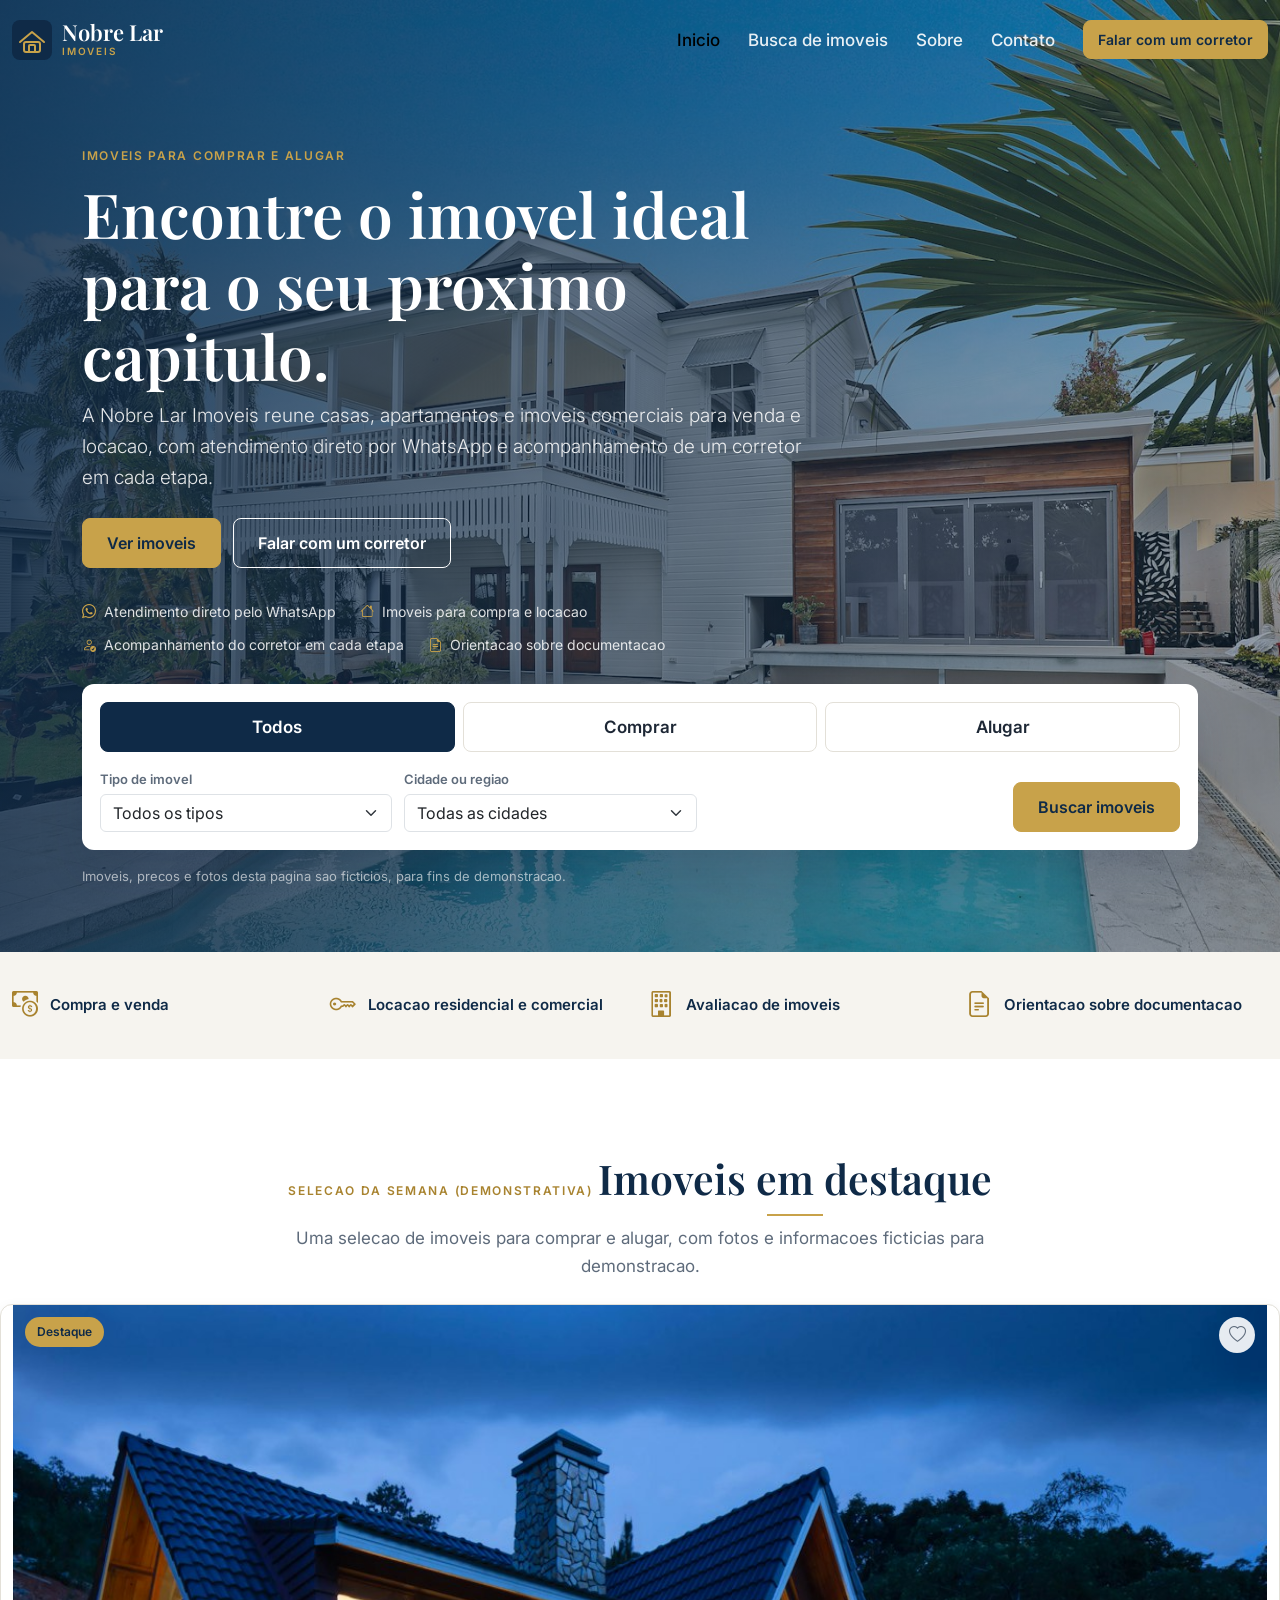
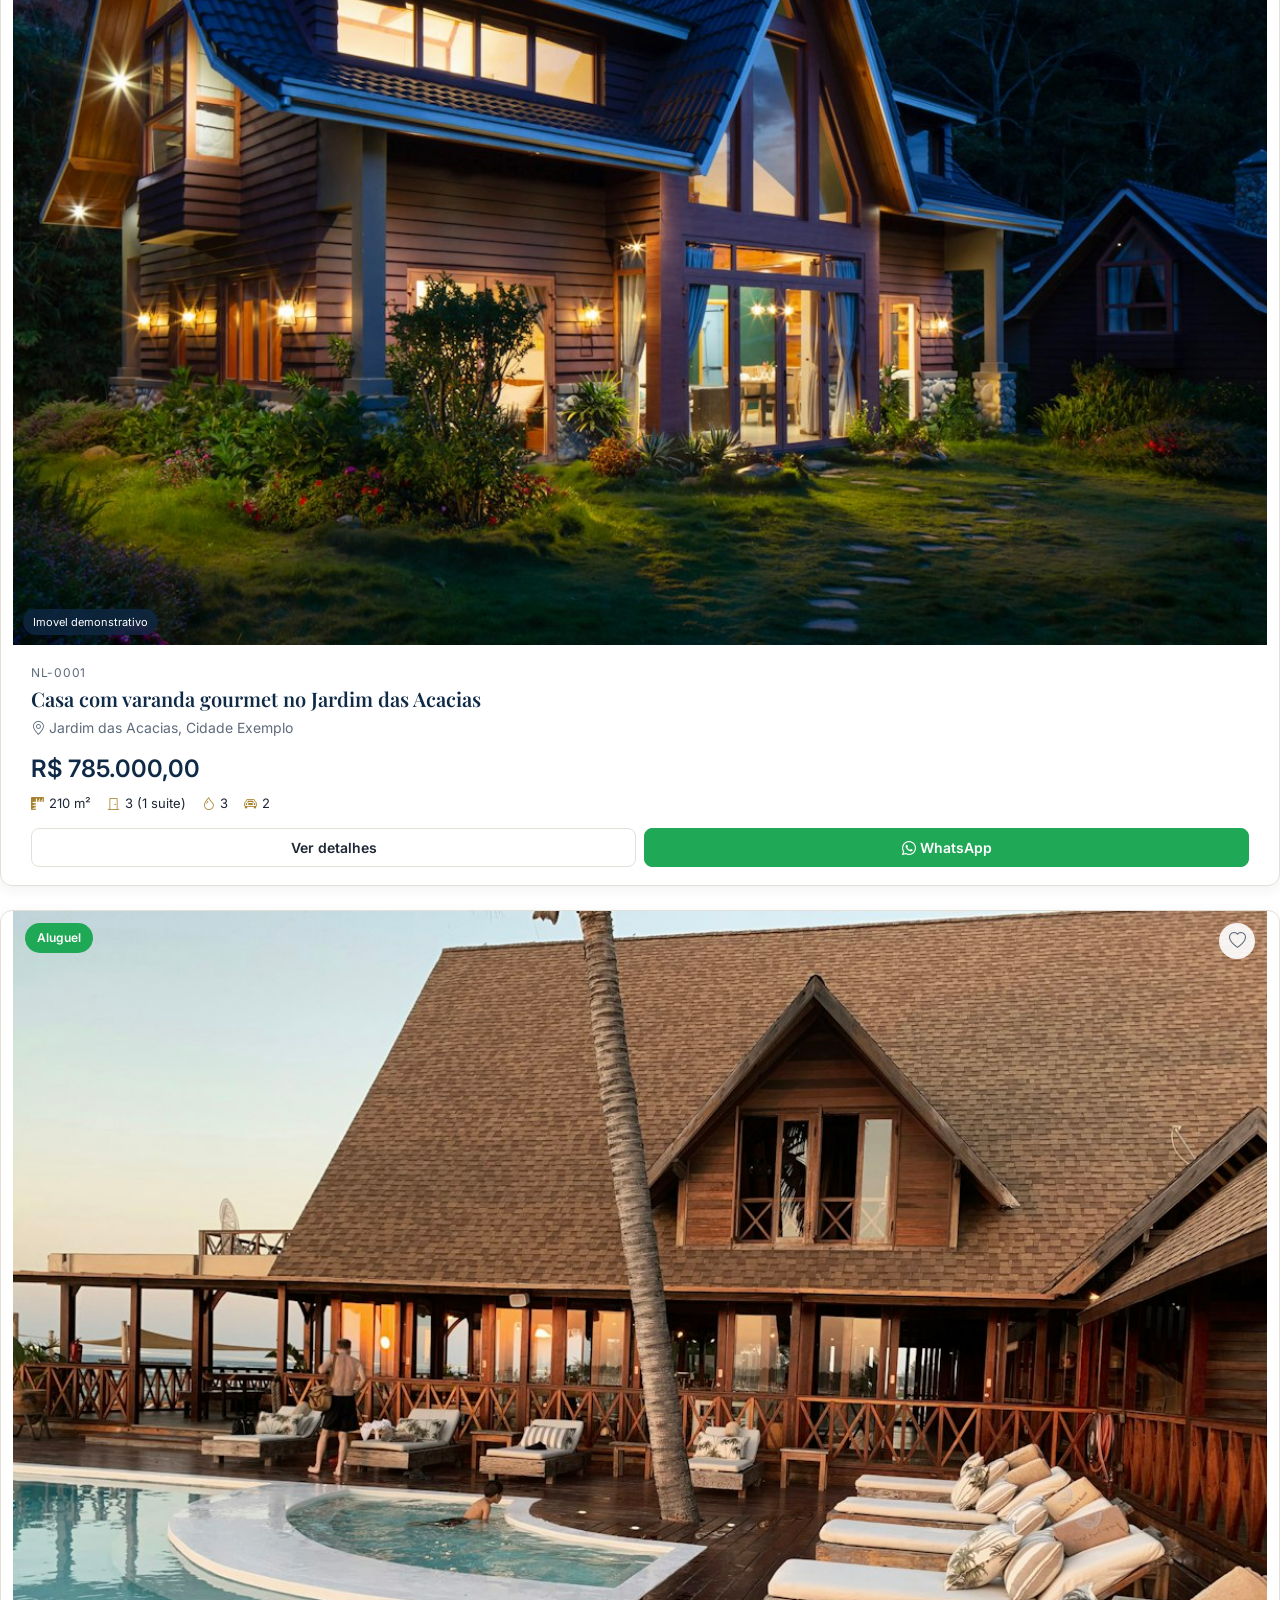
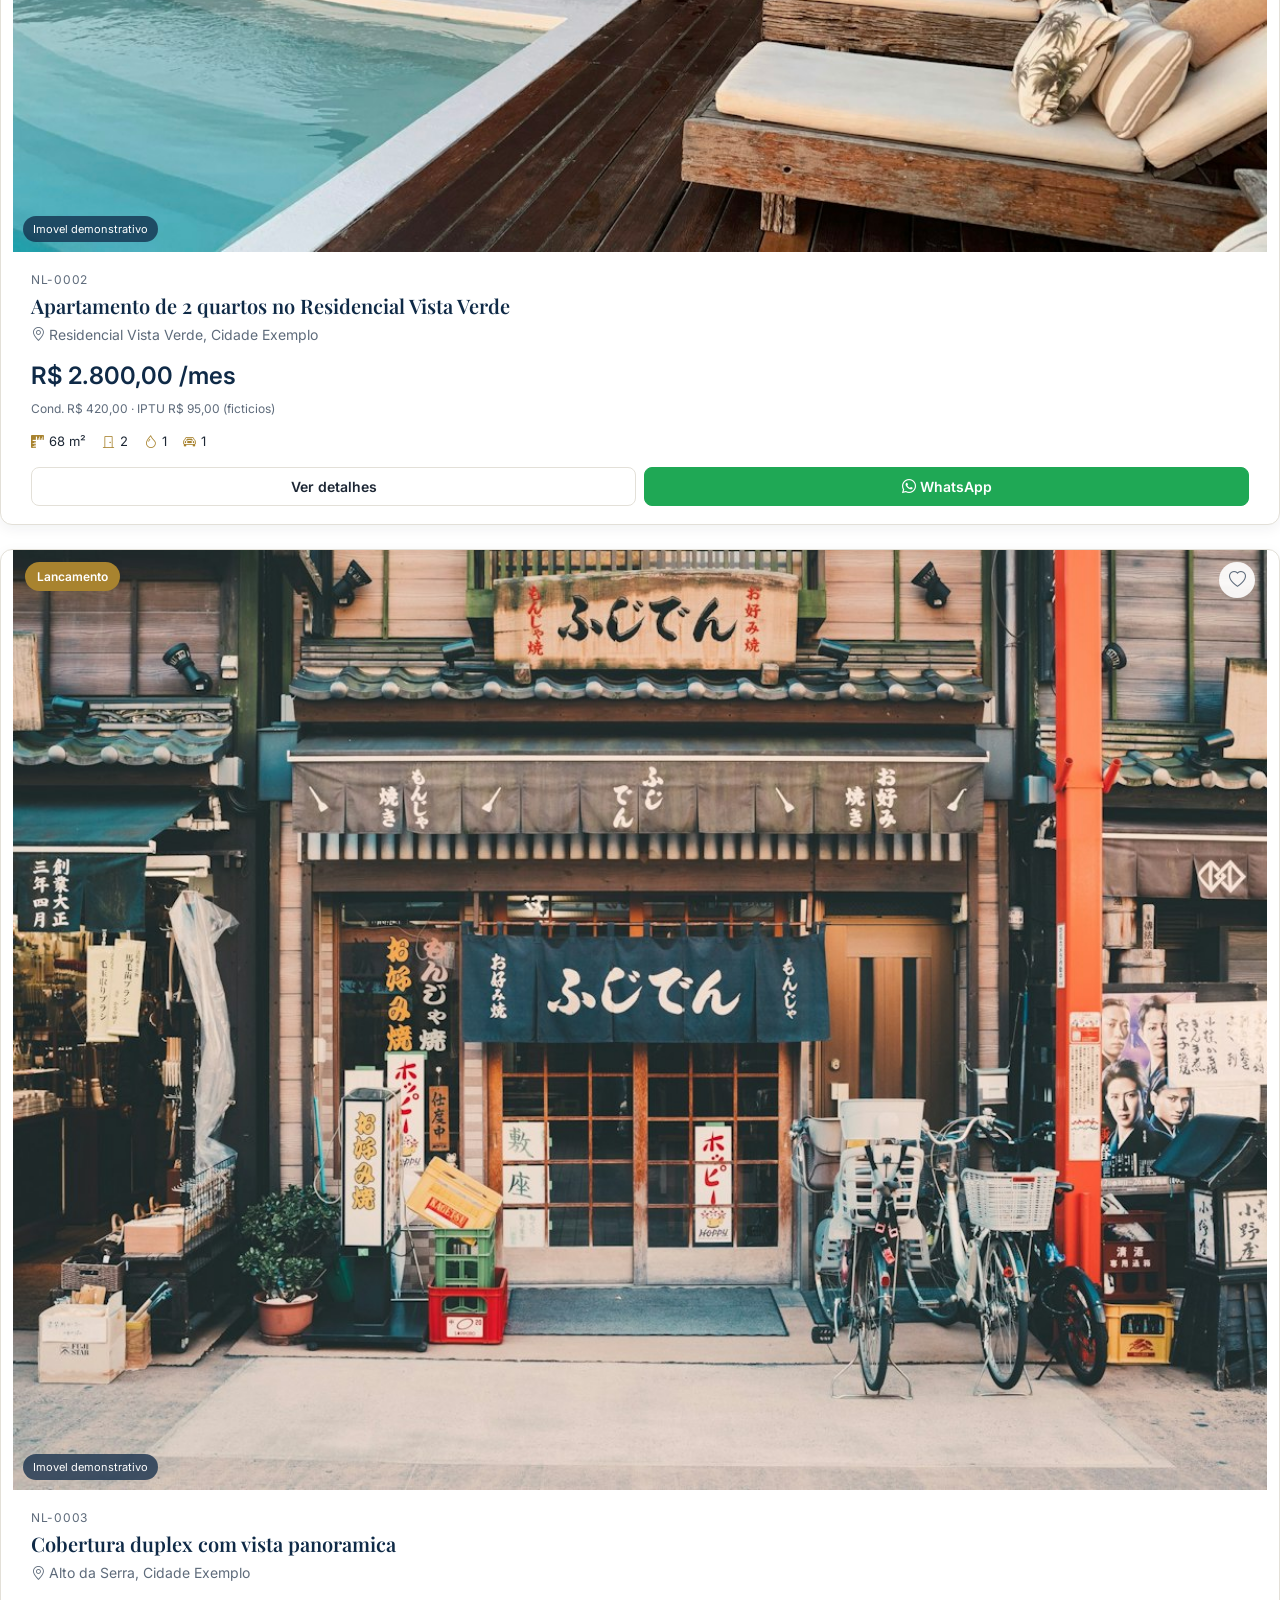
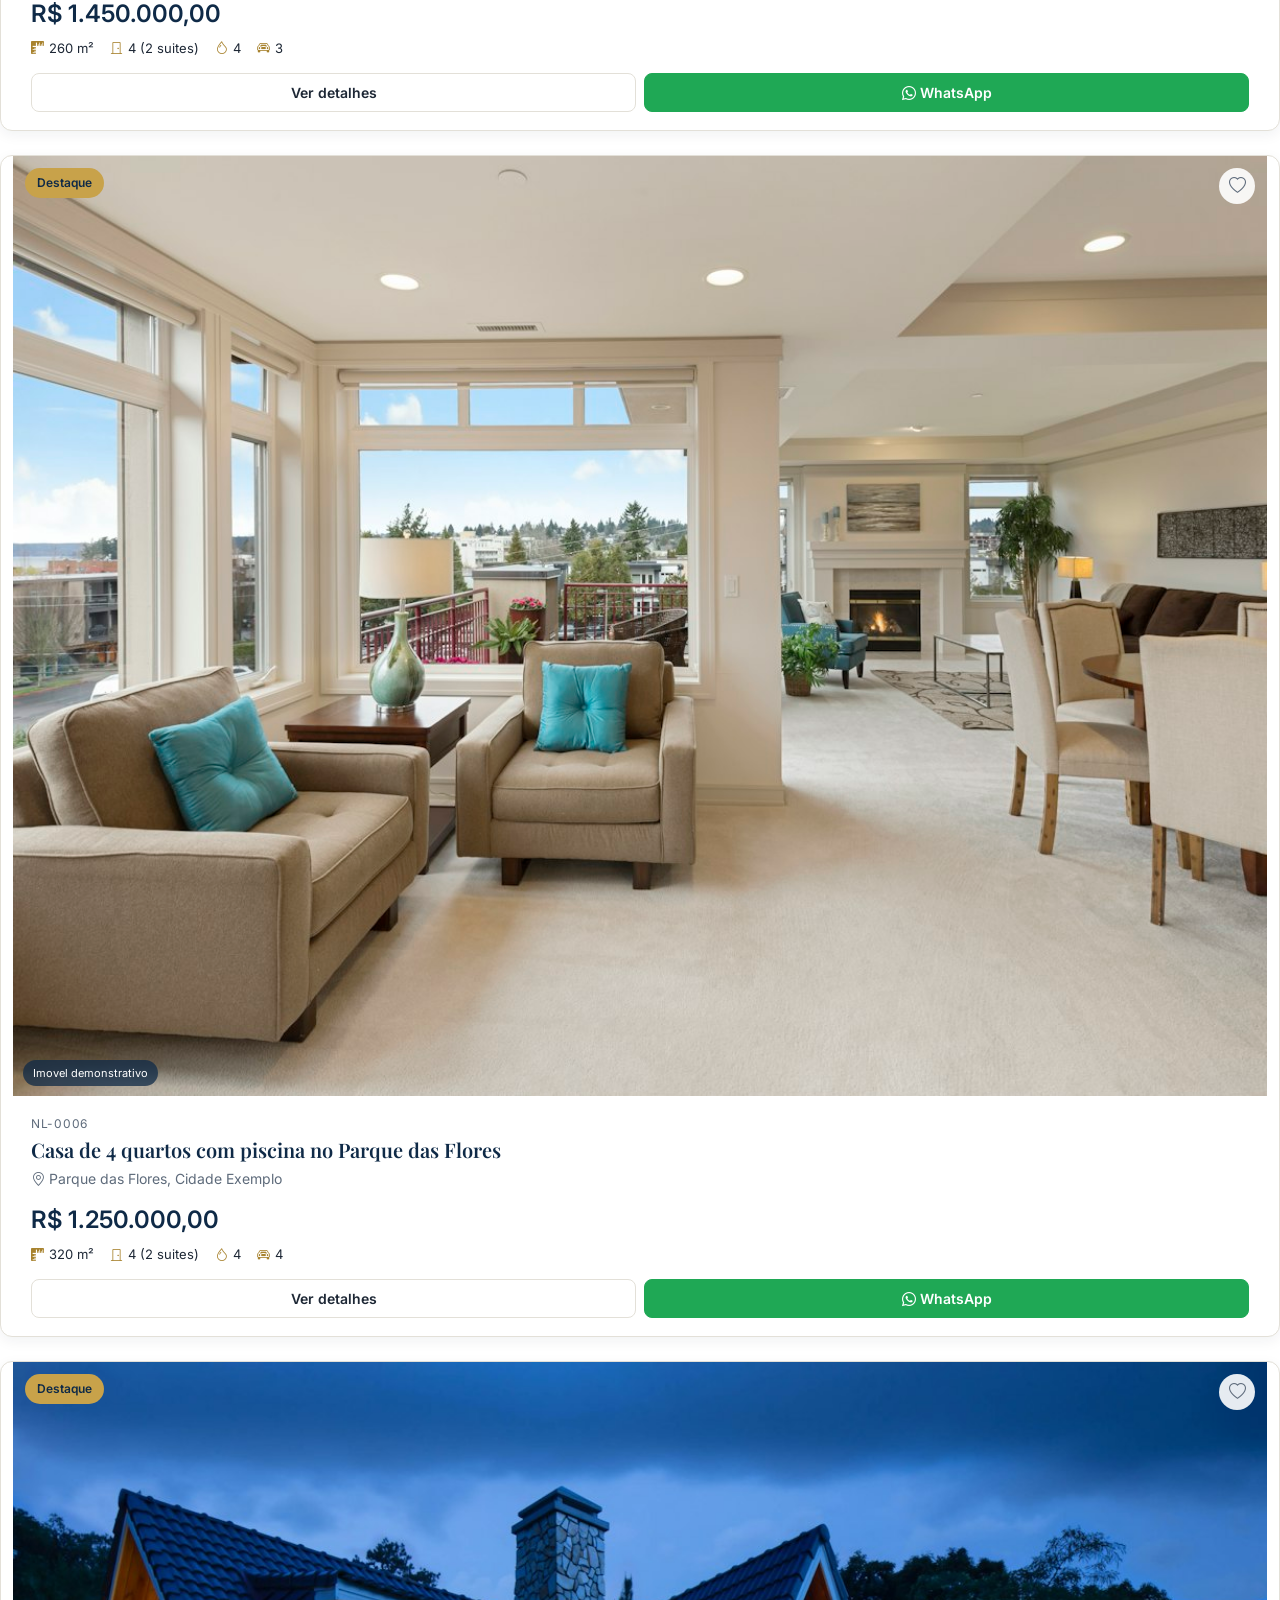
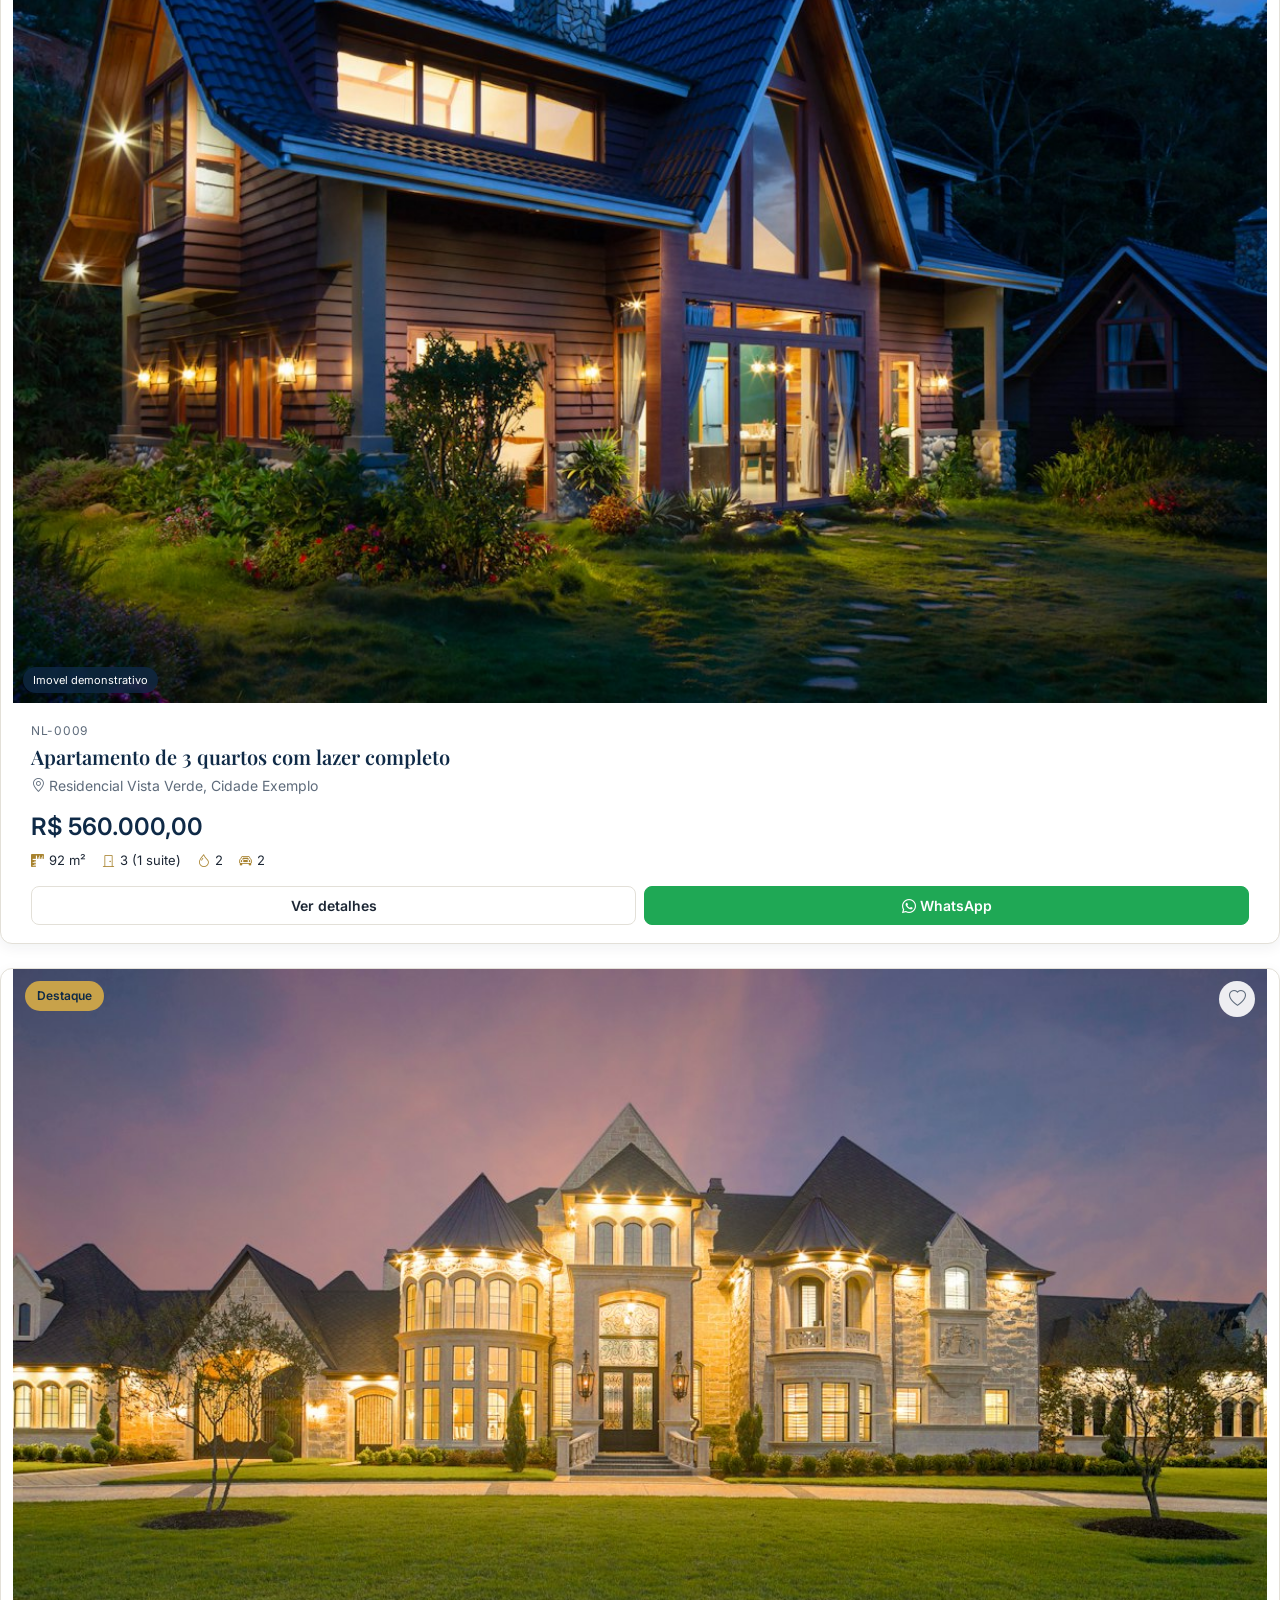
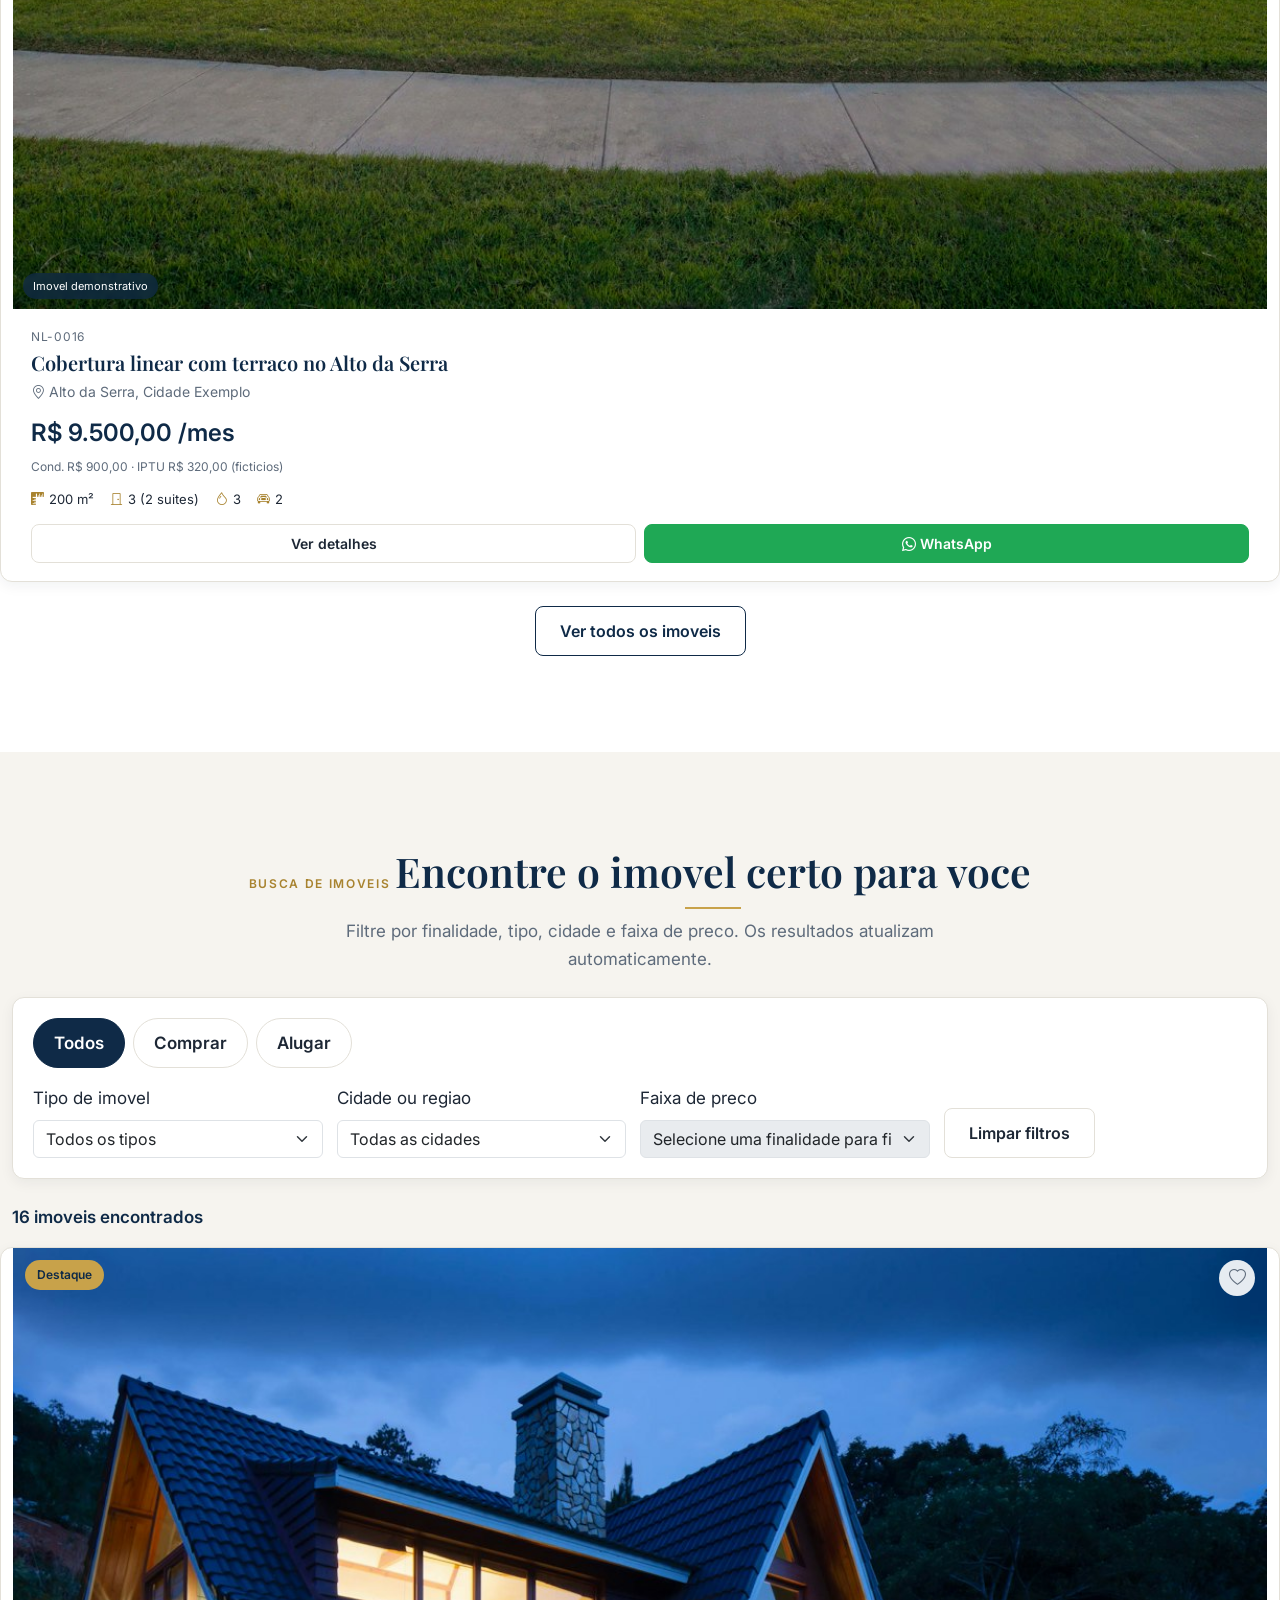
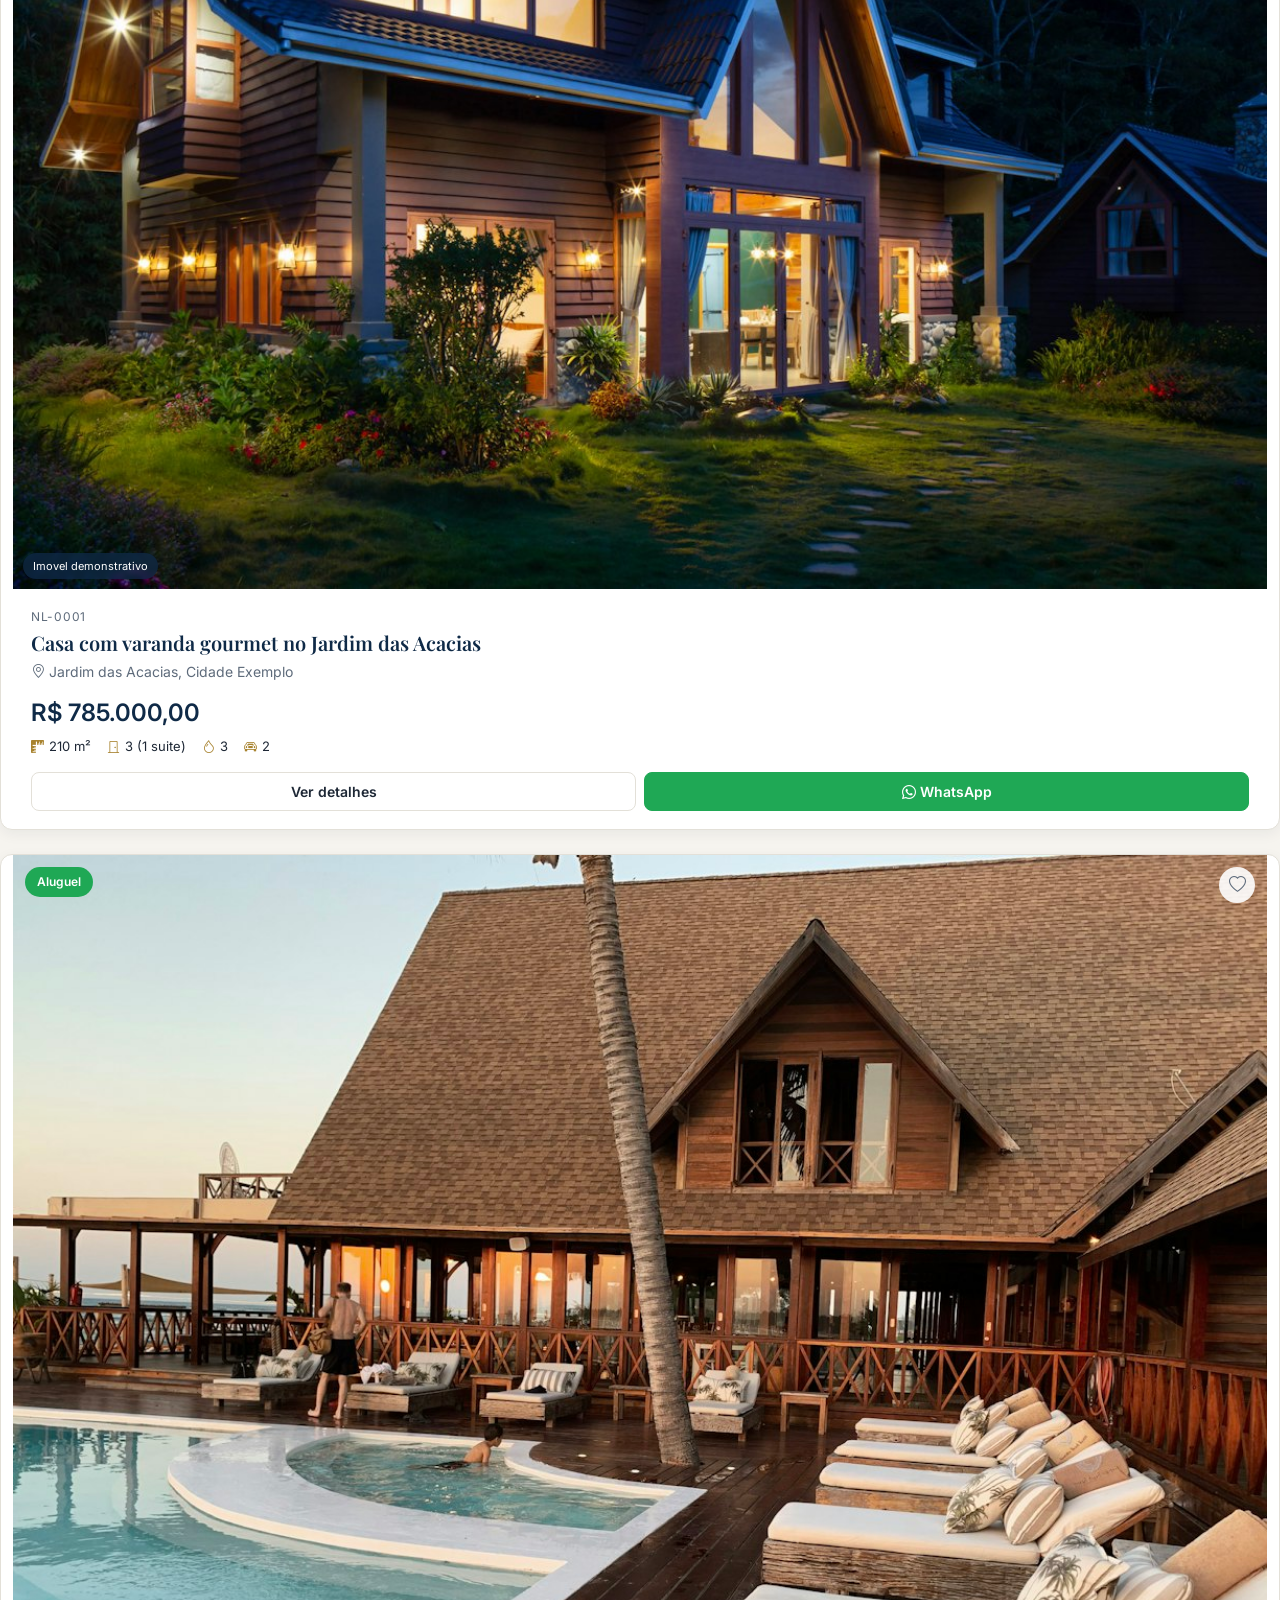
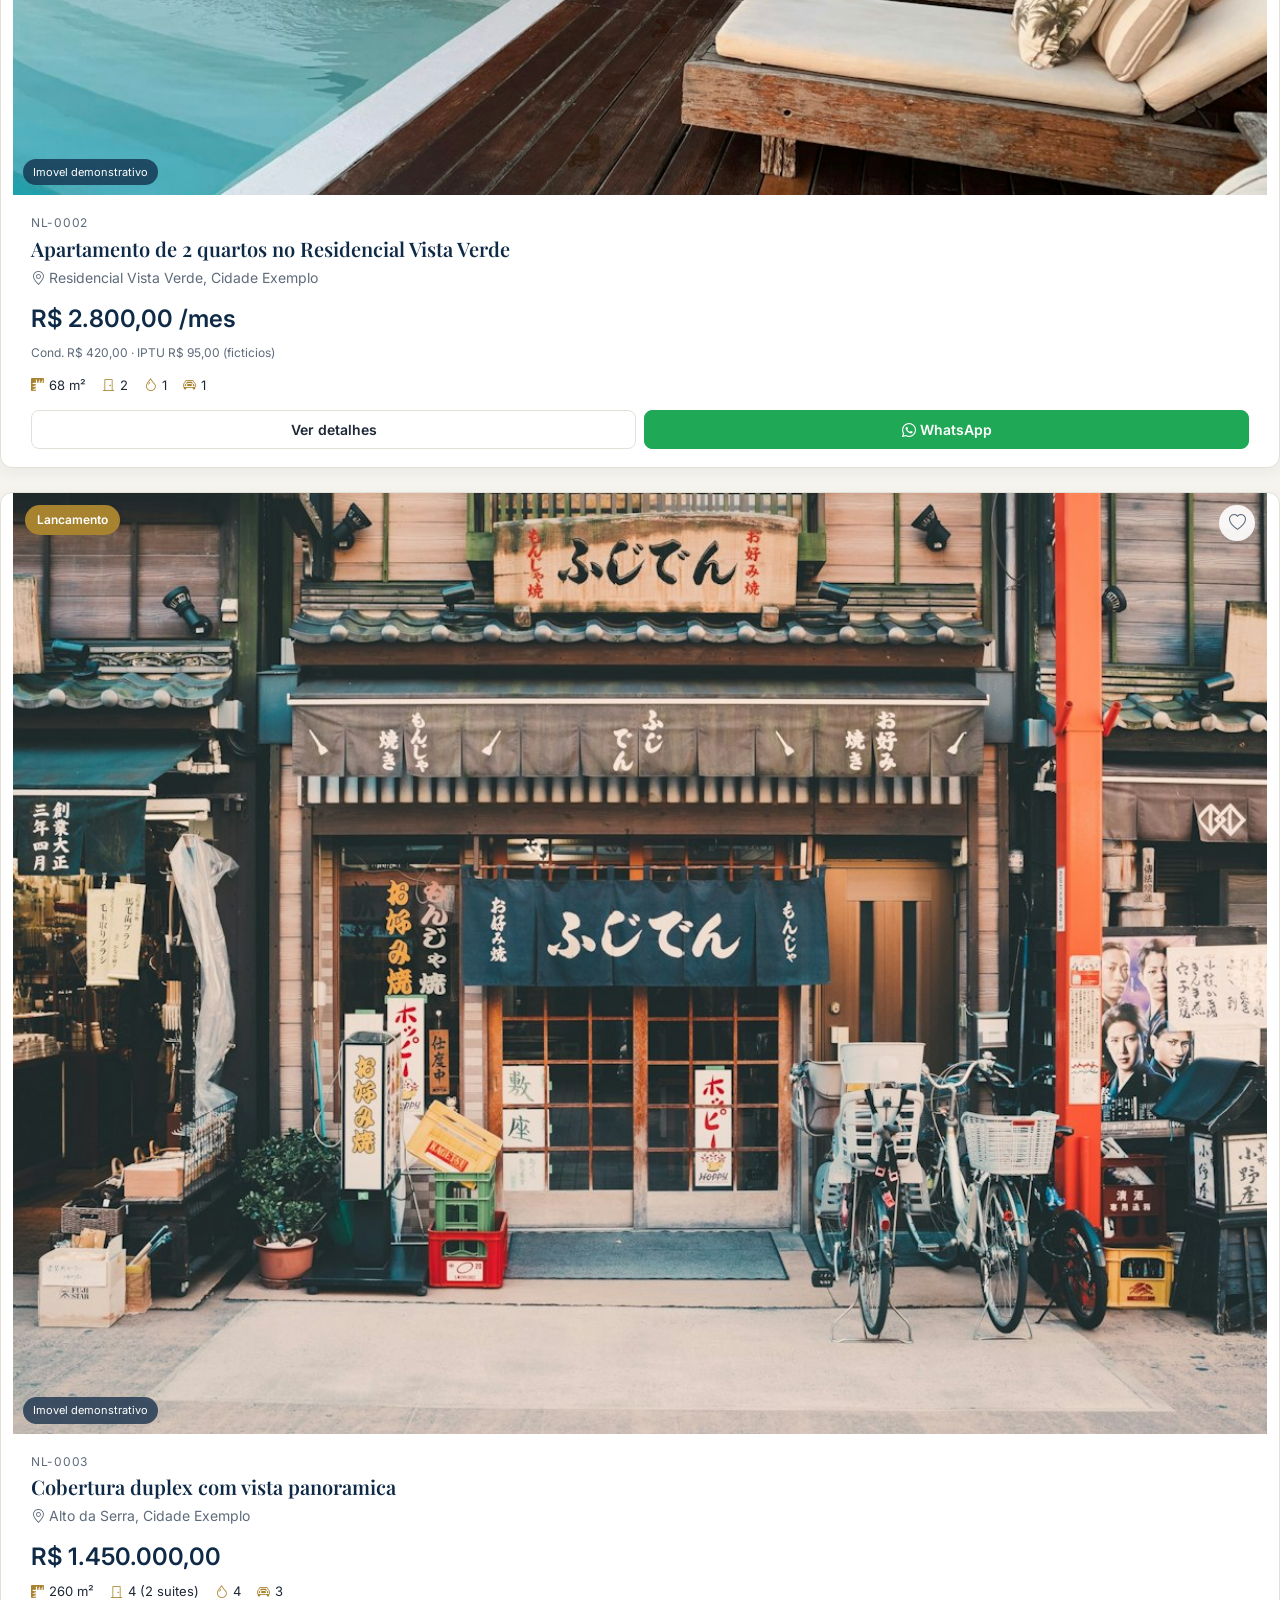
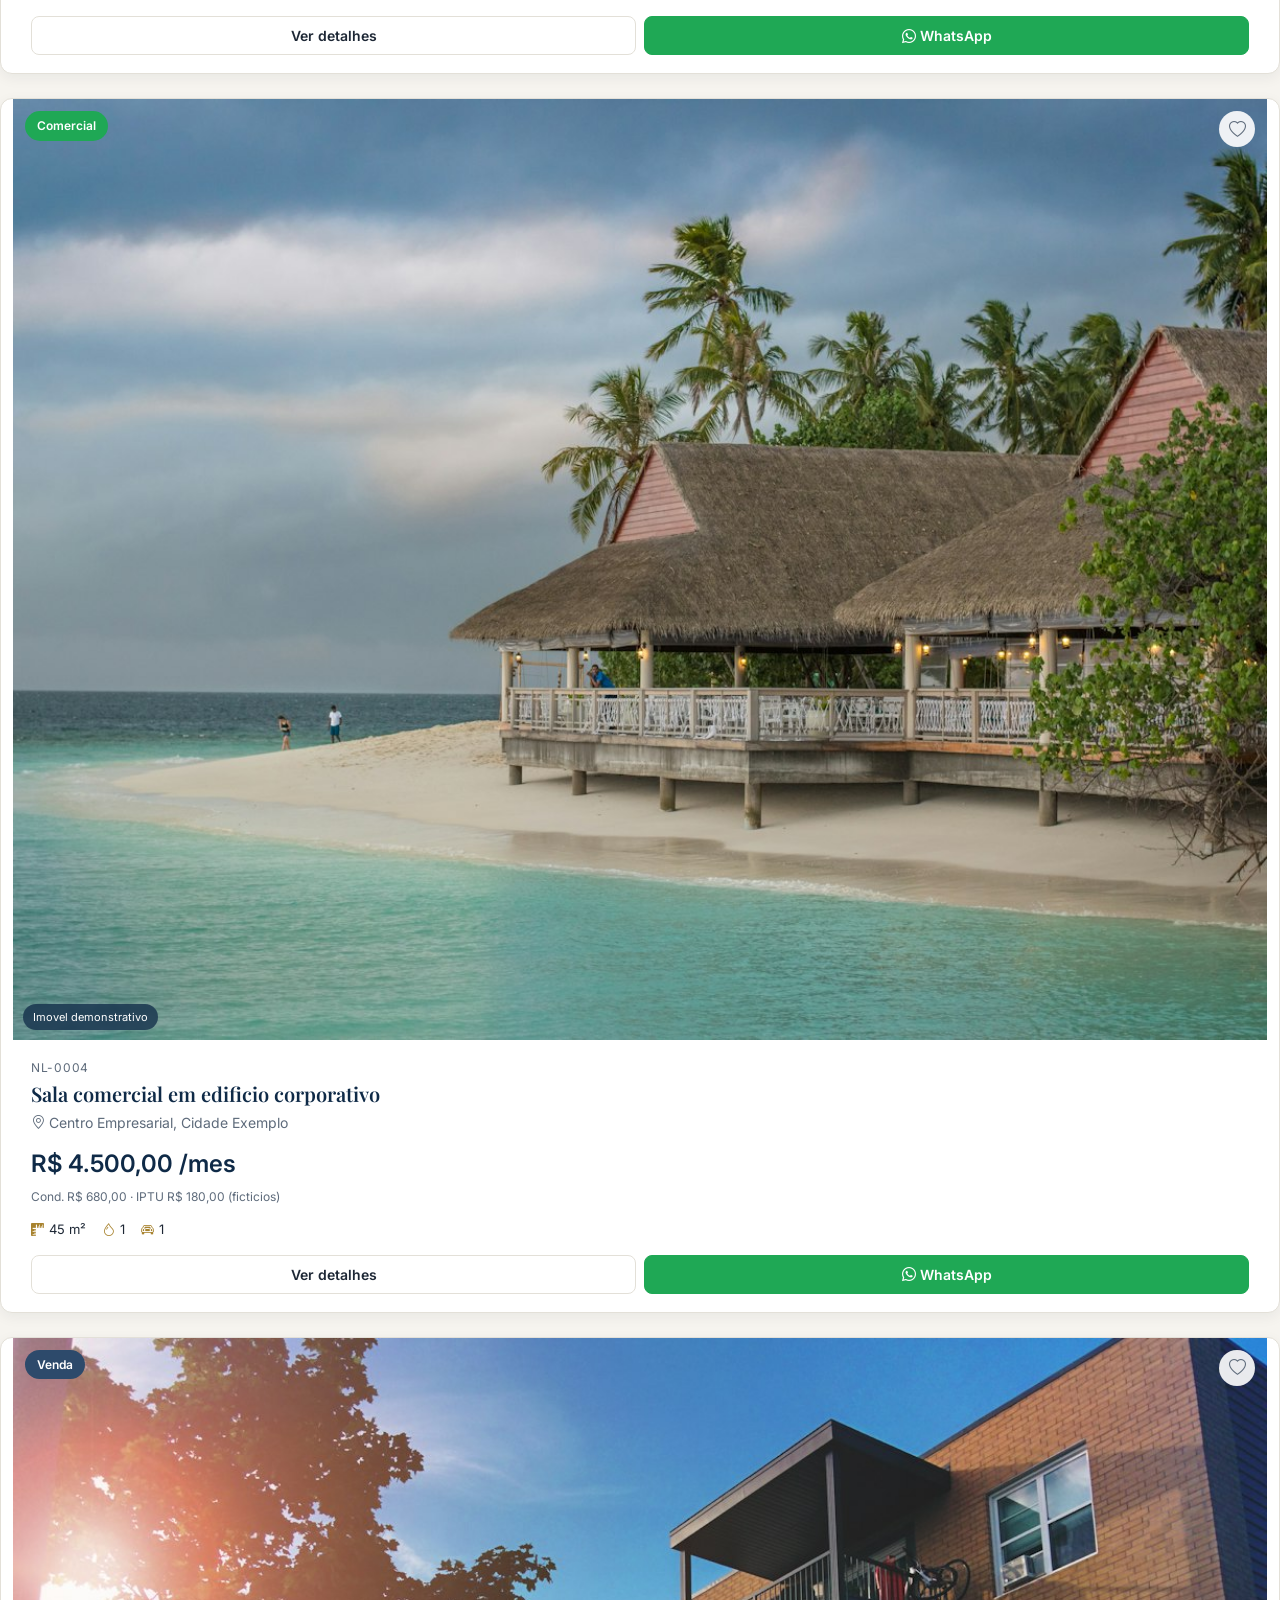
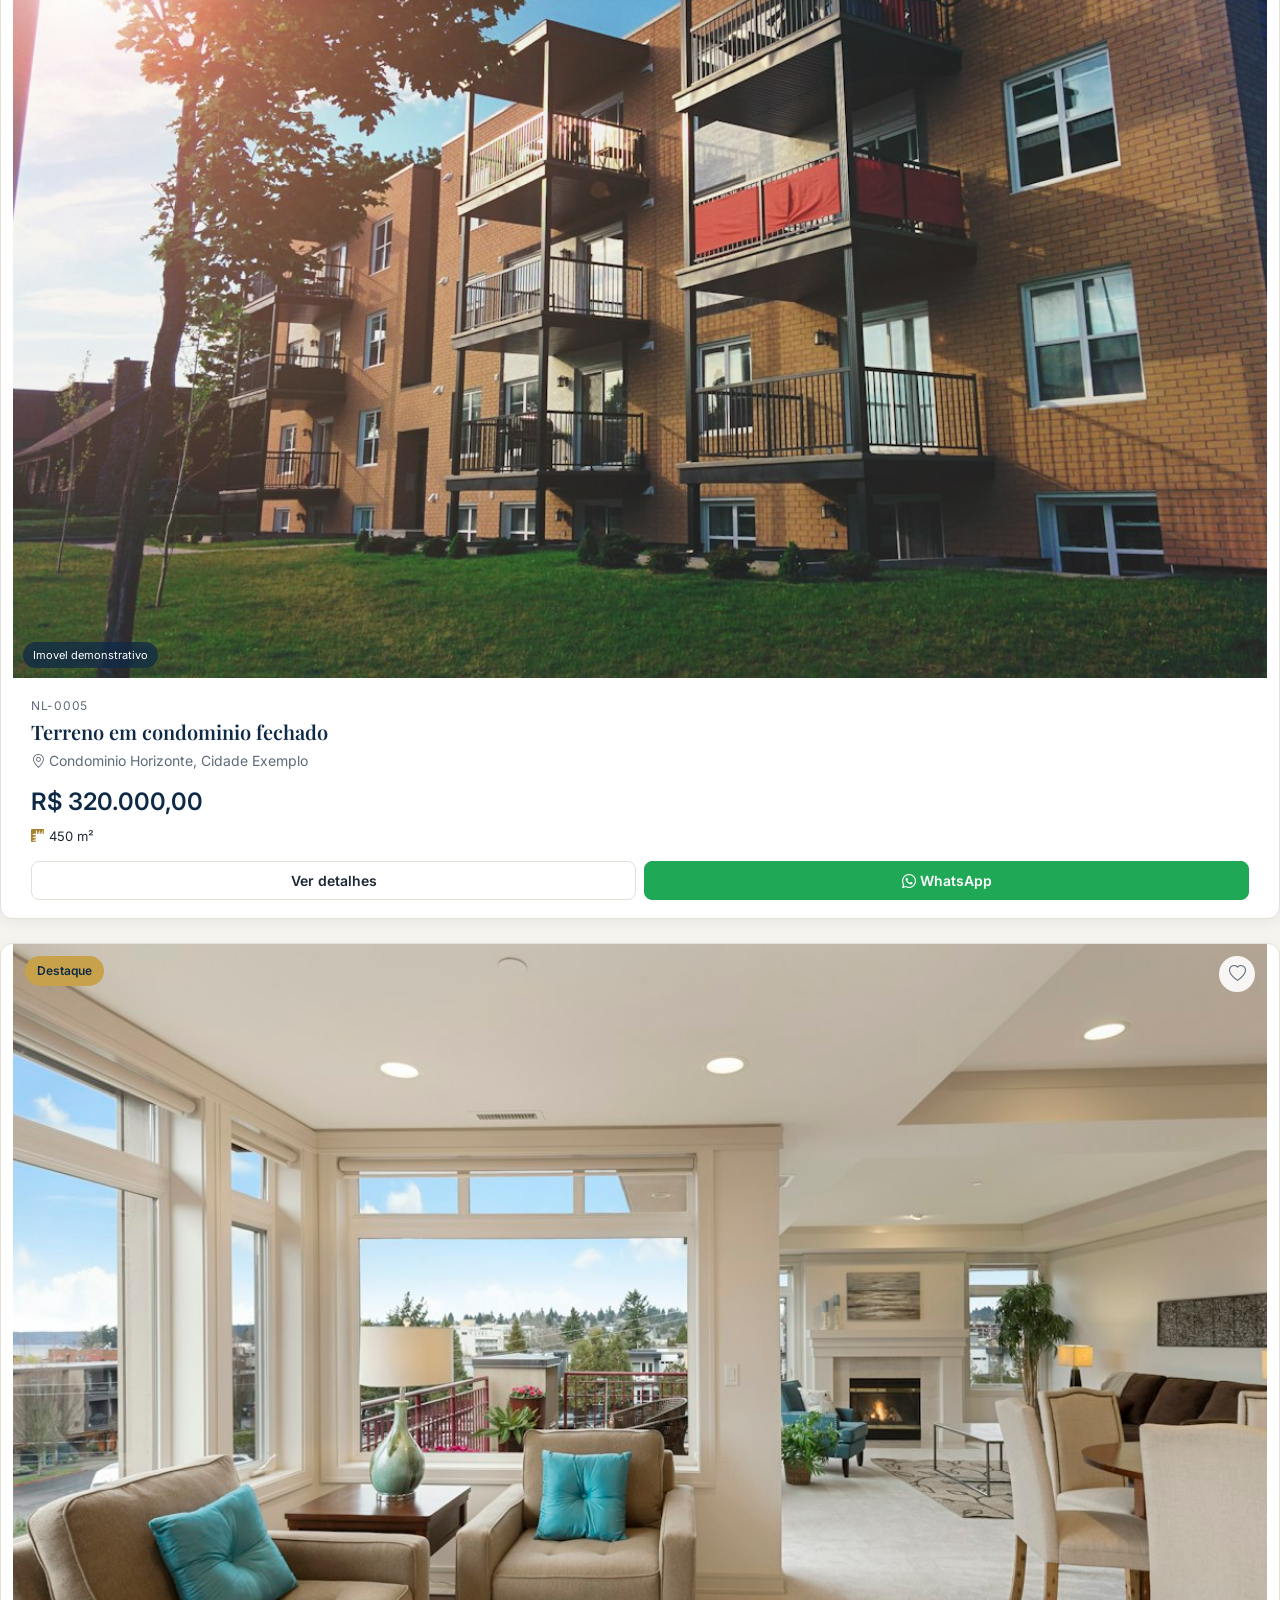
==== commit e2e3d9ed: "substituindo imagens ilustrativas por exemplos fiscticios" ====
--- a/index.html
+++ b/index.html
@@ -50,7 +50,7 @@
     </nav>
   </header>
   <main id="conteudo">
-  <section id="inicio" class="hero" style="background-image: url('images/hero/hero-imobiliaria.svg');">
+  <section id="inicio" class="hero" style="background-image: url('images/hero/hero-imobiliaria.jpg');">
     <div class="container">
       <div class="hero-content reveal">
         <span class="eyebrow light">IMOVEIS PARA COMPRAR E ALUGAR</span>
@@ -191,7 +191,7 @@
       <div class="row g-5 align-items-center">
         <div class="col-lg-5">
           <div class="about-img-wrap">
-            <img src="images/about/sobre.svg" alt="Equipe de atendimento da imobiliaria (demonstrativo)" class="about-img w-100" width="800" height="1000" loading="lazy">
+            <img src="images/about/sobre.jpg" alt="Equipe de atendimento da imobiliaria (demonstrativo)" class="about-img w-100" width="800" height="1000" loading="lazy">
             <div class="about-frame"></div>
           </div>
         </div>
@@ -219,7 +219,7 @@
         <div class="row g-4">
           <div class="col-md-4">
             <div class="team-card">
-              <img src="images/about/corretor-01.svg" alt="Corretor demonstrativo 1" width="300" height="400" loading="lazy">
+              <img src="images/about/corretor-01.jpg" alt="Corretor demonstrativo 1" width="300" height="400" loading="lazy">
               <h4>Mariana Costa</h4>
               <div class="role">Corretora de imoveis</div>
               <div class="creci">CRECI/UF 00000-F (exemplo)</div>
@@ -228,7 +228,7 @@
           </div>
           <div class="col-md-4">
             <div class="team-card">
-              <img src="images/about/corretor-02.svg" alt="Corretor demonstrativo 2" width="300" height="400" loading="lazy">
+              <img src="images/about/corretor-02.jpg" alt="Corretor demonstrativo 2" width="300" height="400" loading="lazy">
               <h4>Rafael Almeida</h4>
               <div class="role">Corretor de imoveis</div>
               <div class="creci">CRECI/UF 00000-F (exemplo)</div>
@@ -237,7 +237,7 @@
           </div>
           <div class="col-md-4">
             <div class="team-card">
-              <img src="images/about/corretor-03.svg" alt="Corretor demonstrativo 3" width="300" height="400" loading="lazy">
+              <img src="images/about/corretor-03.jpg" alt="Corretor demonstrativo 3" width="300" height="400" loading="lazy">
               <h4>Juliana Ferreira</h4>
               <div class="role">Corretora de imoveis</div>
               <div class="creci">CRECI/UF 00000-F (exemplo)</div>
@@ -452,4 +452,4 @@
   <script src="https://cdn.jsdelivr.net/npm/bootstrap@5.3.3/dist/js/bootstrap.bundle.min.js"></script>
   <script src="js/script.js"></script>
 </body>
-</html>+</html>
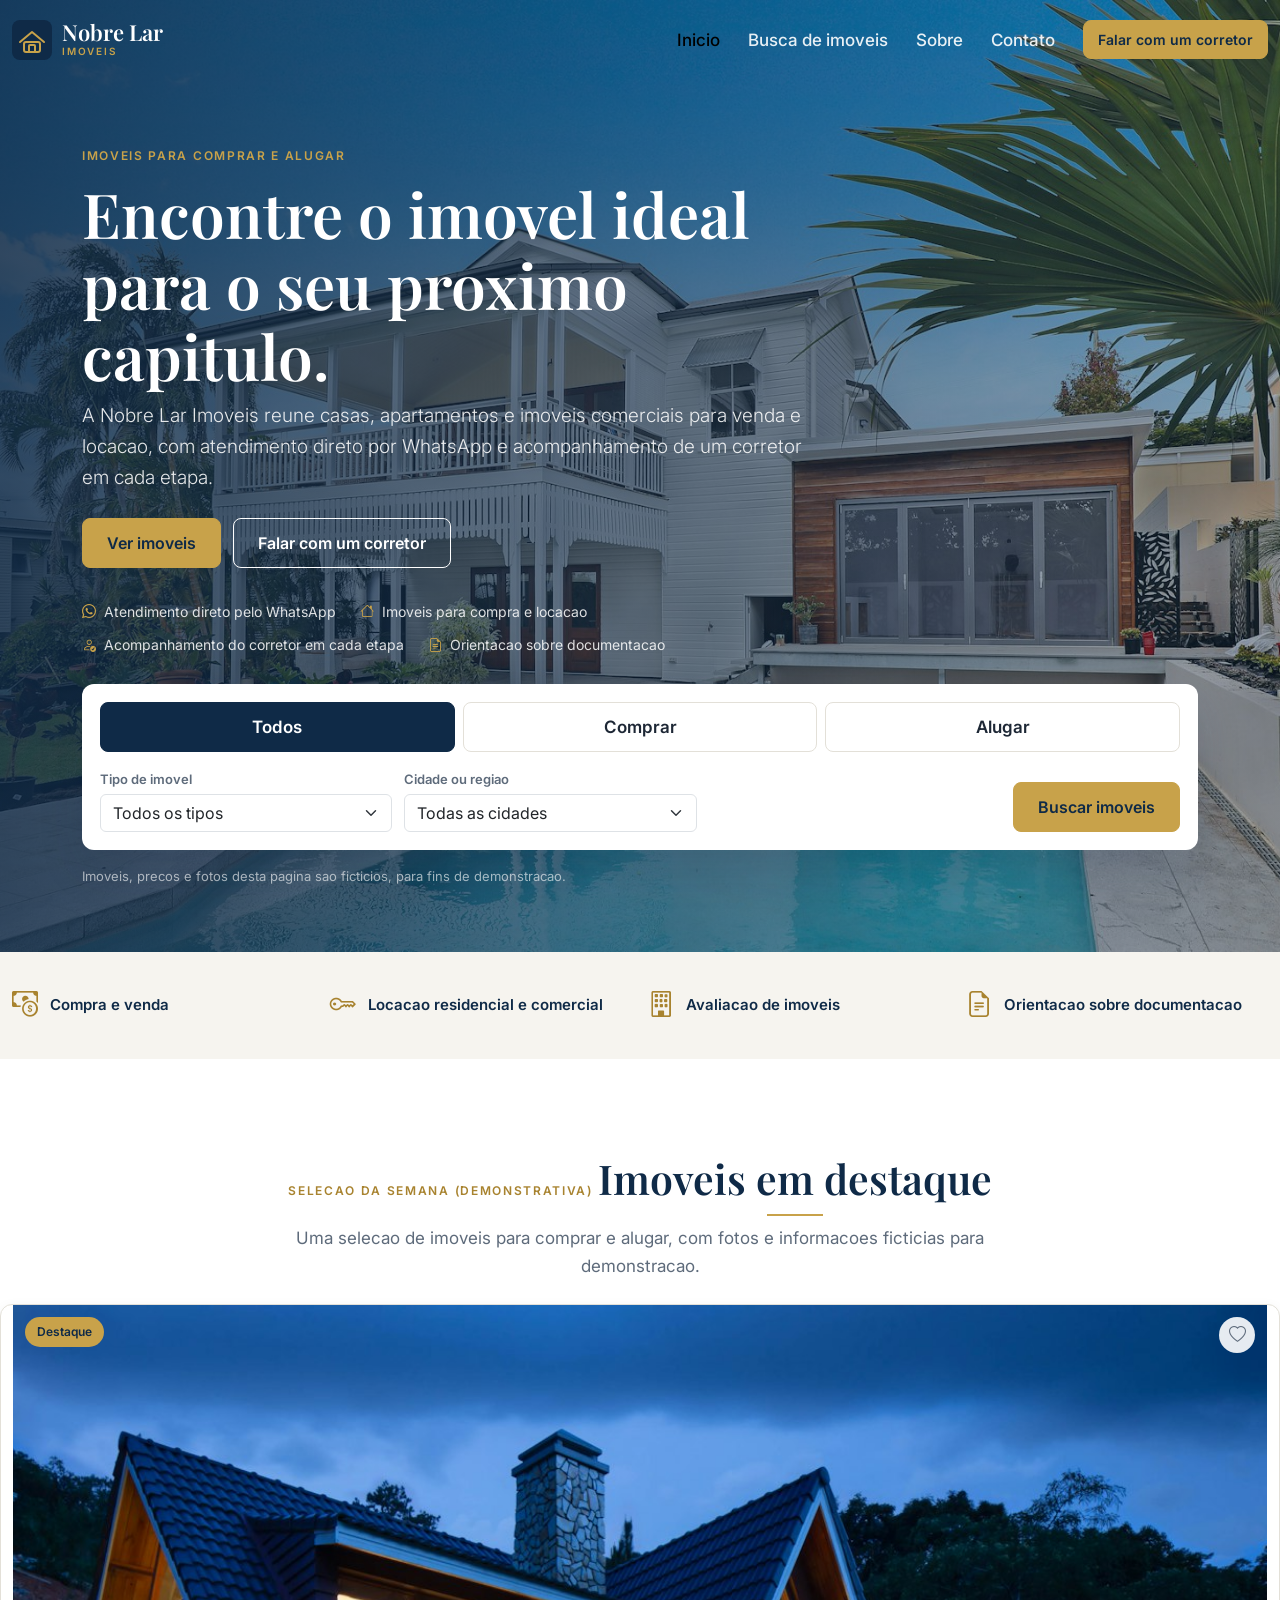
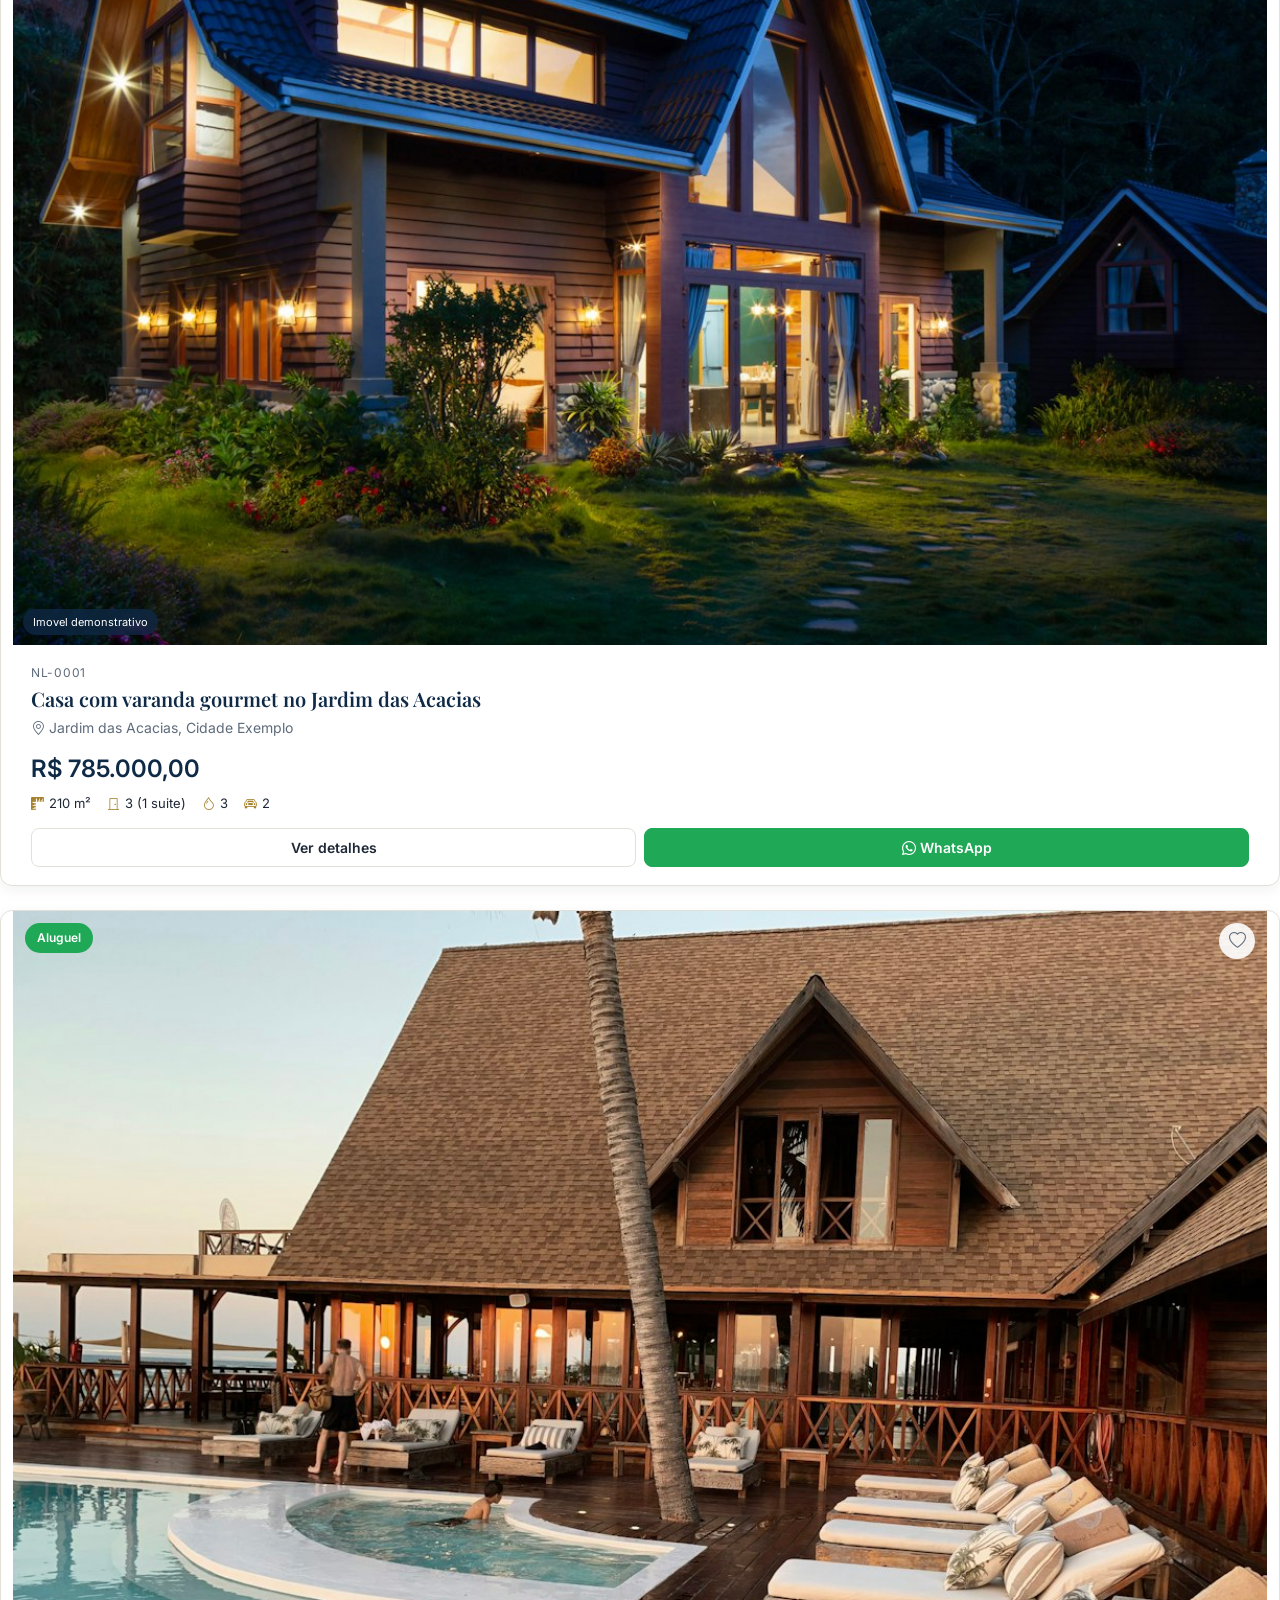
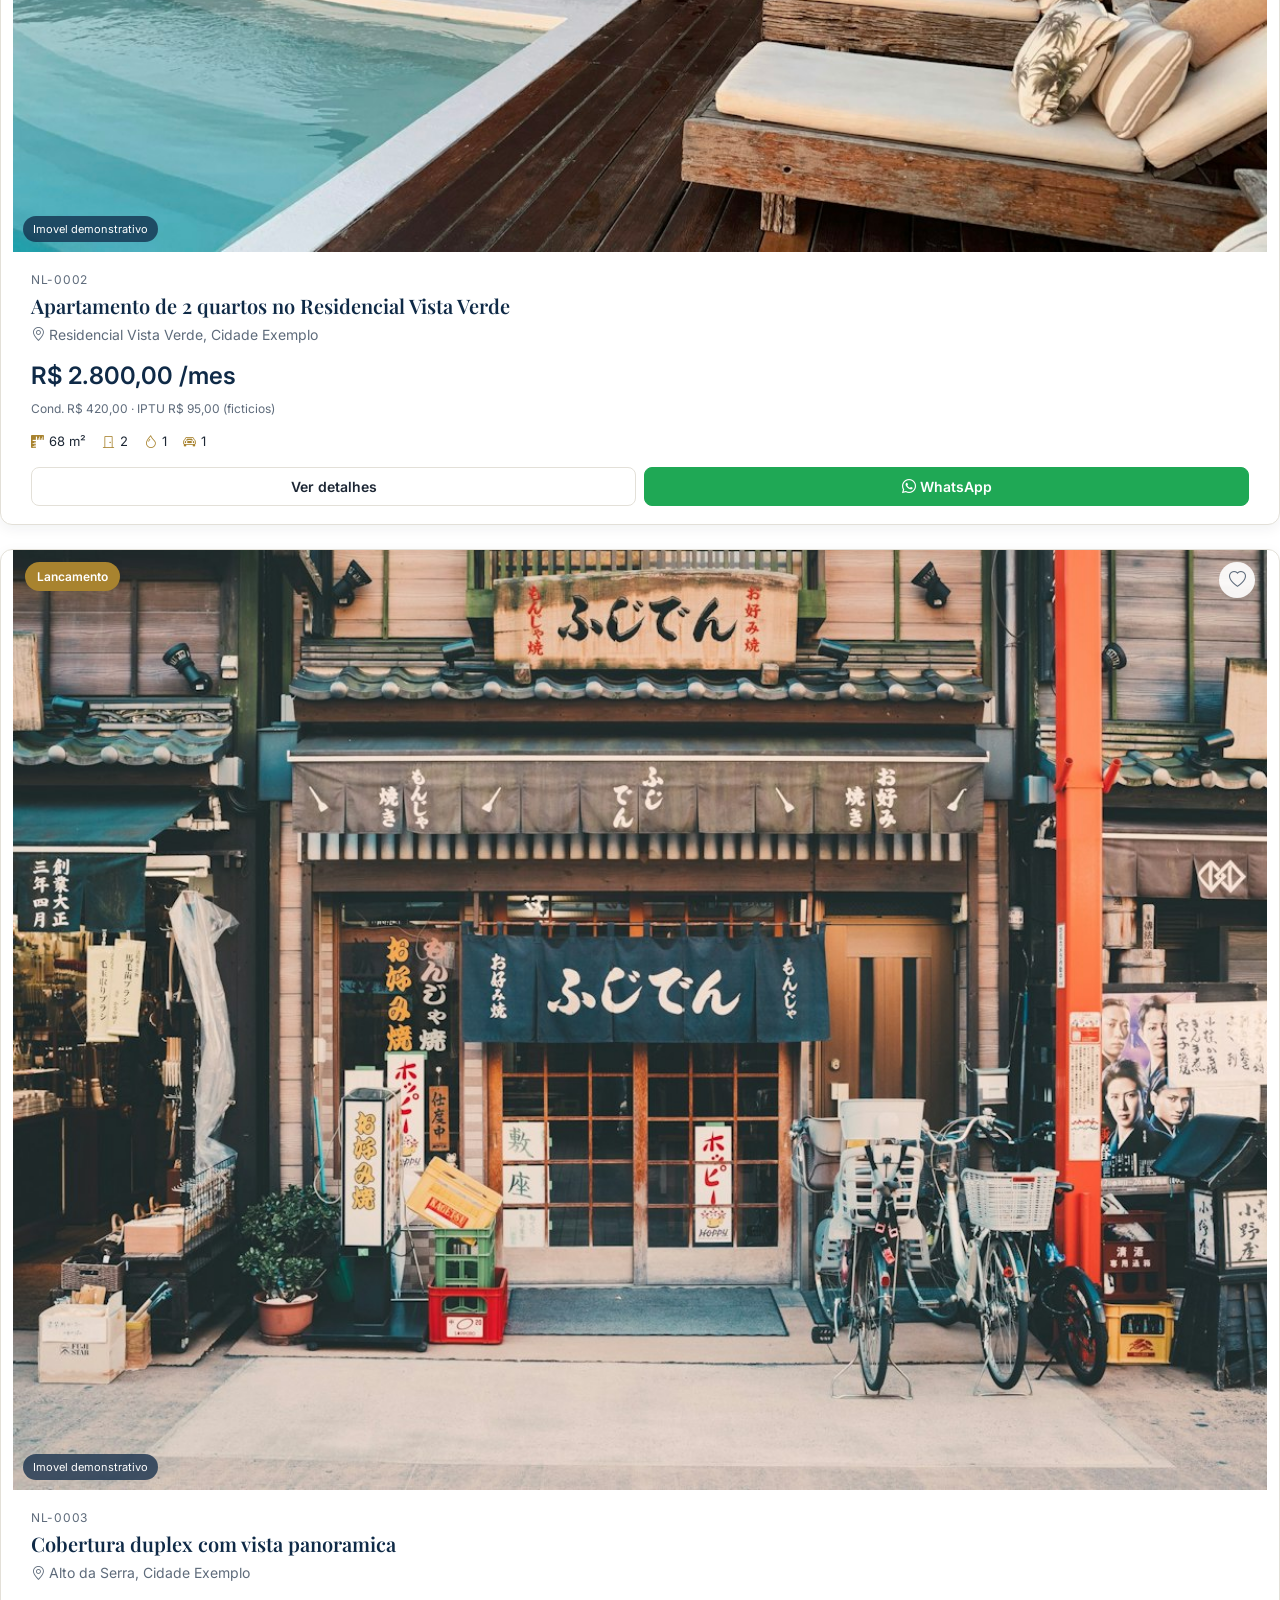
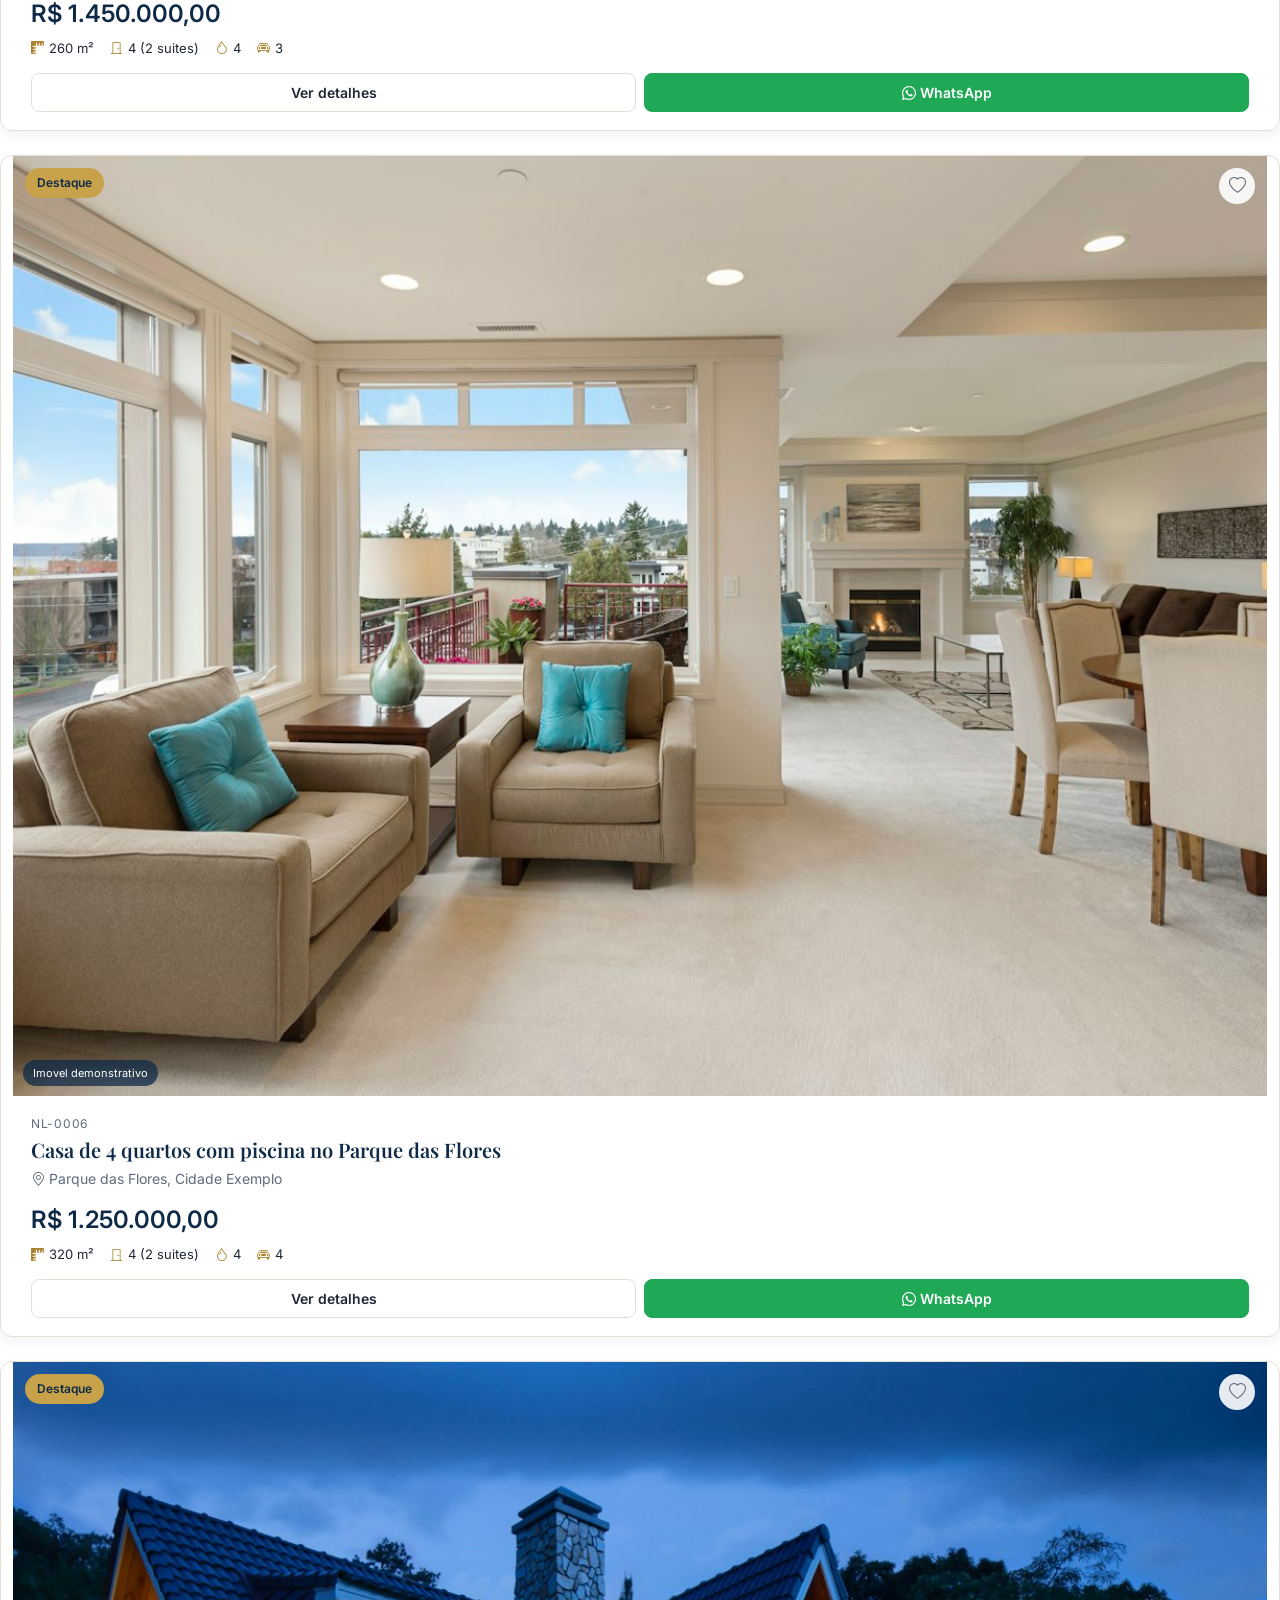
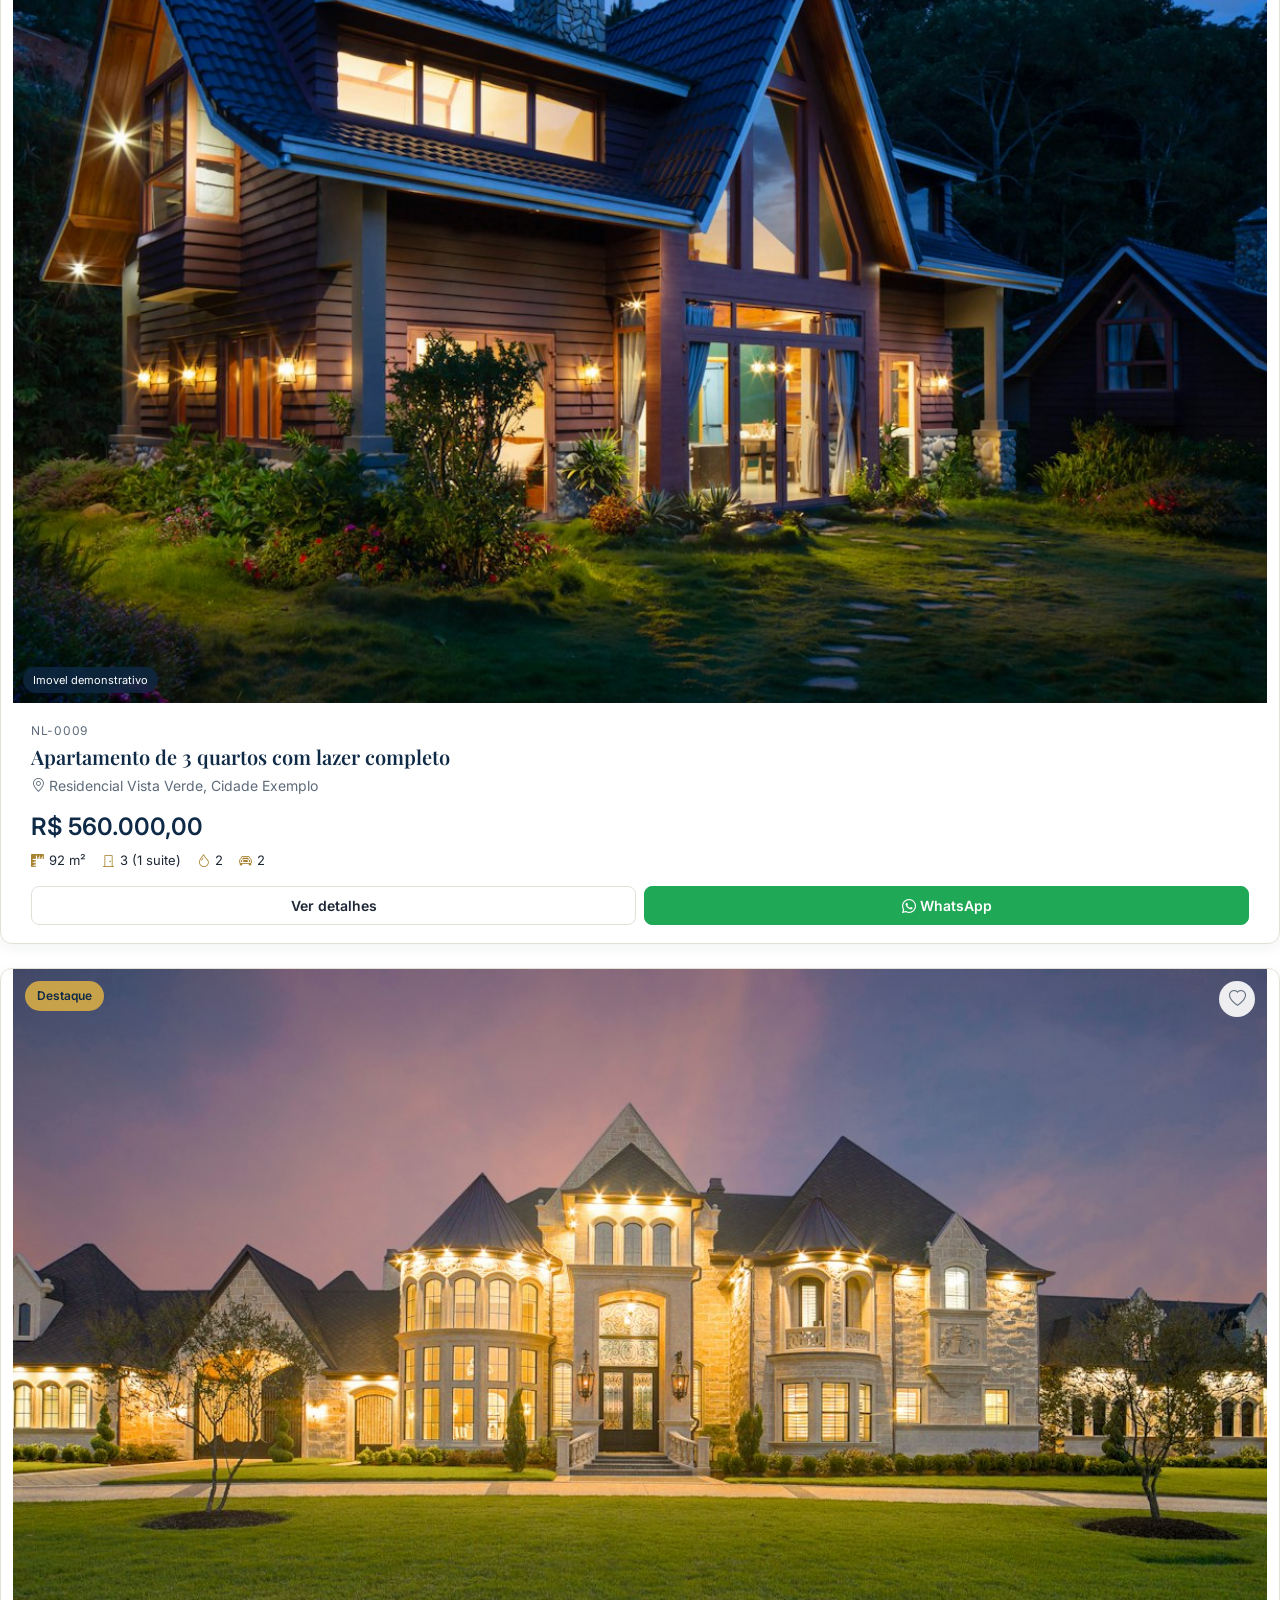
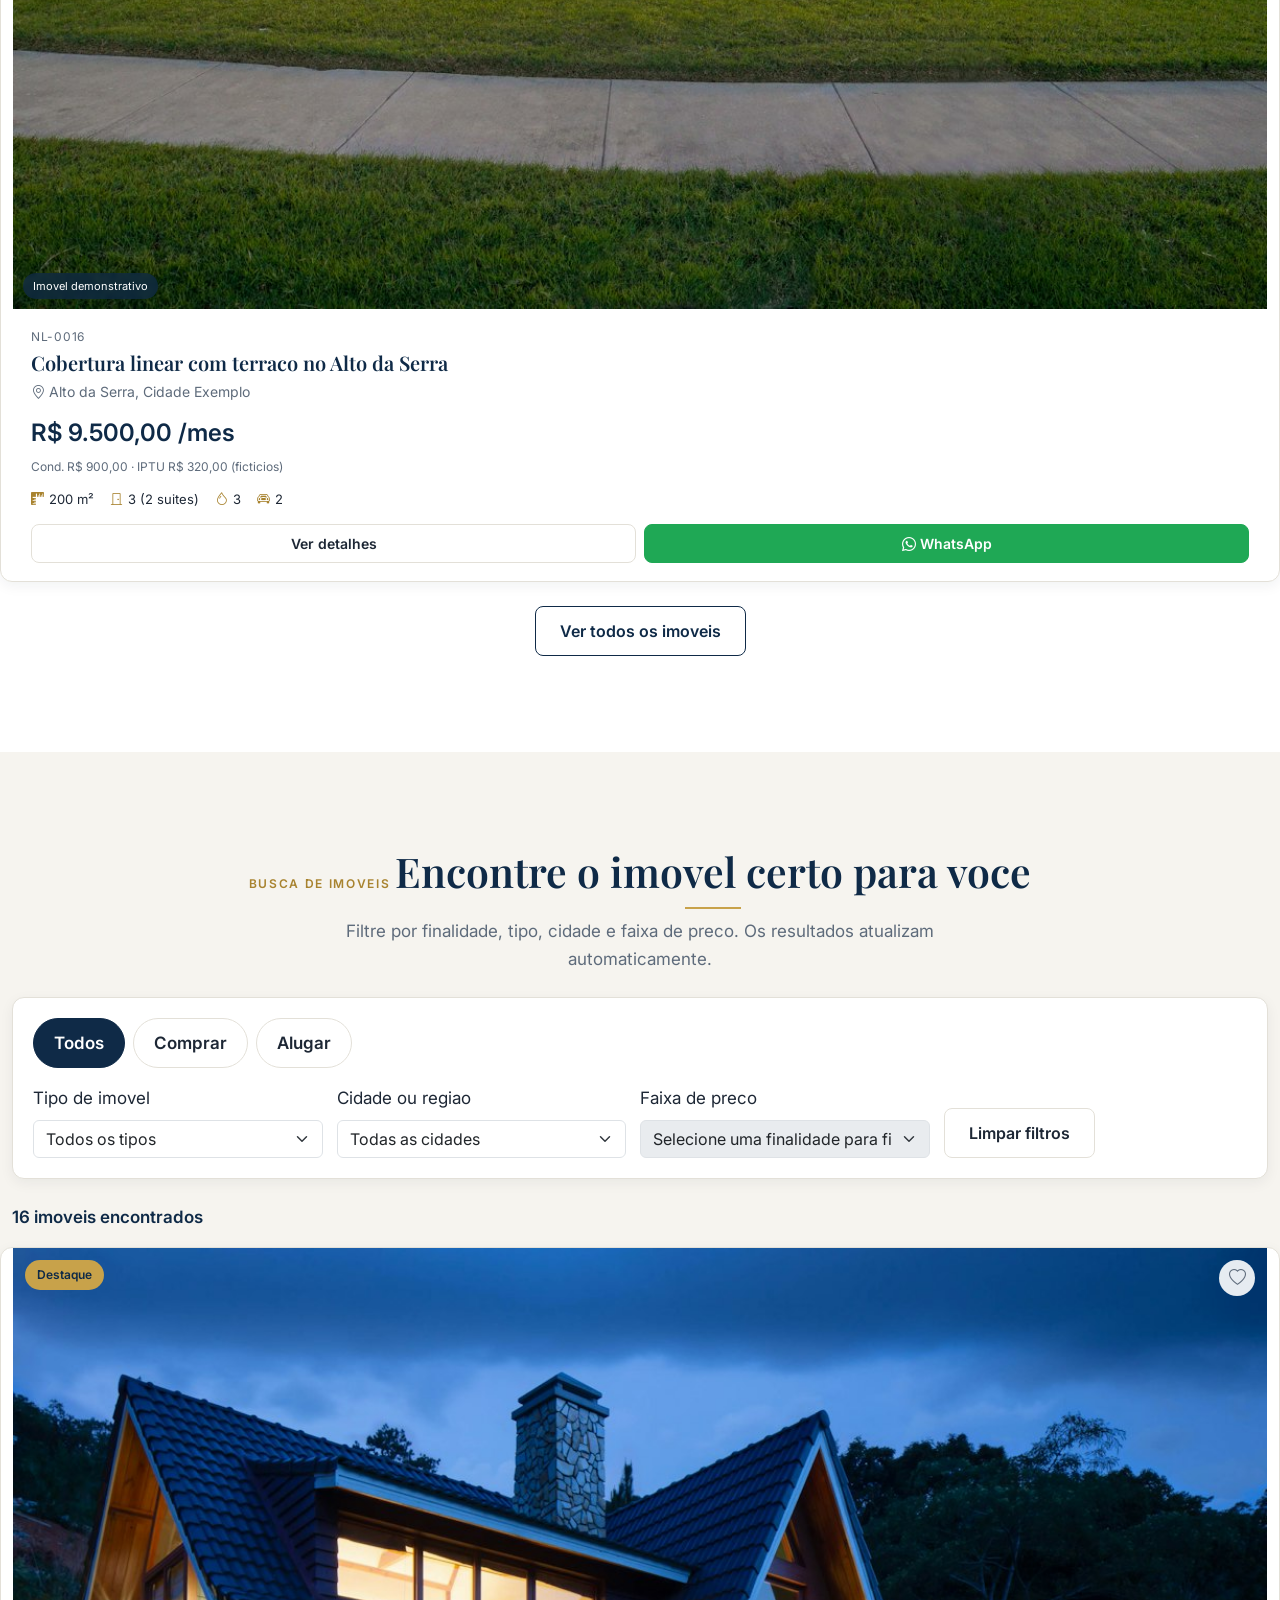
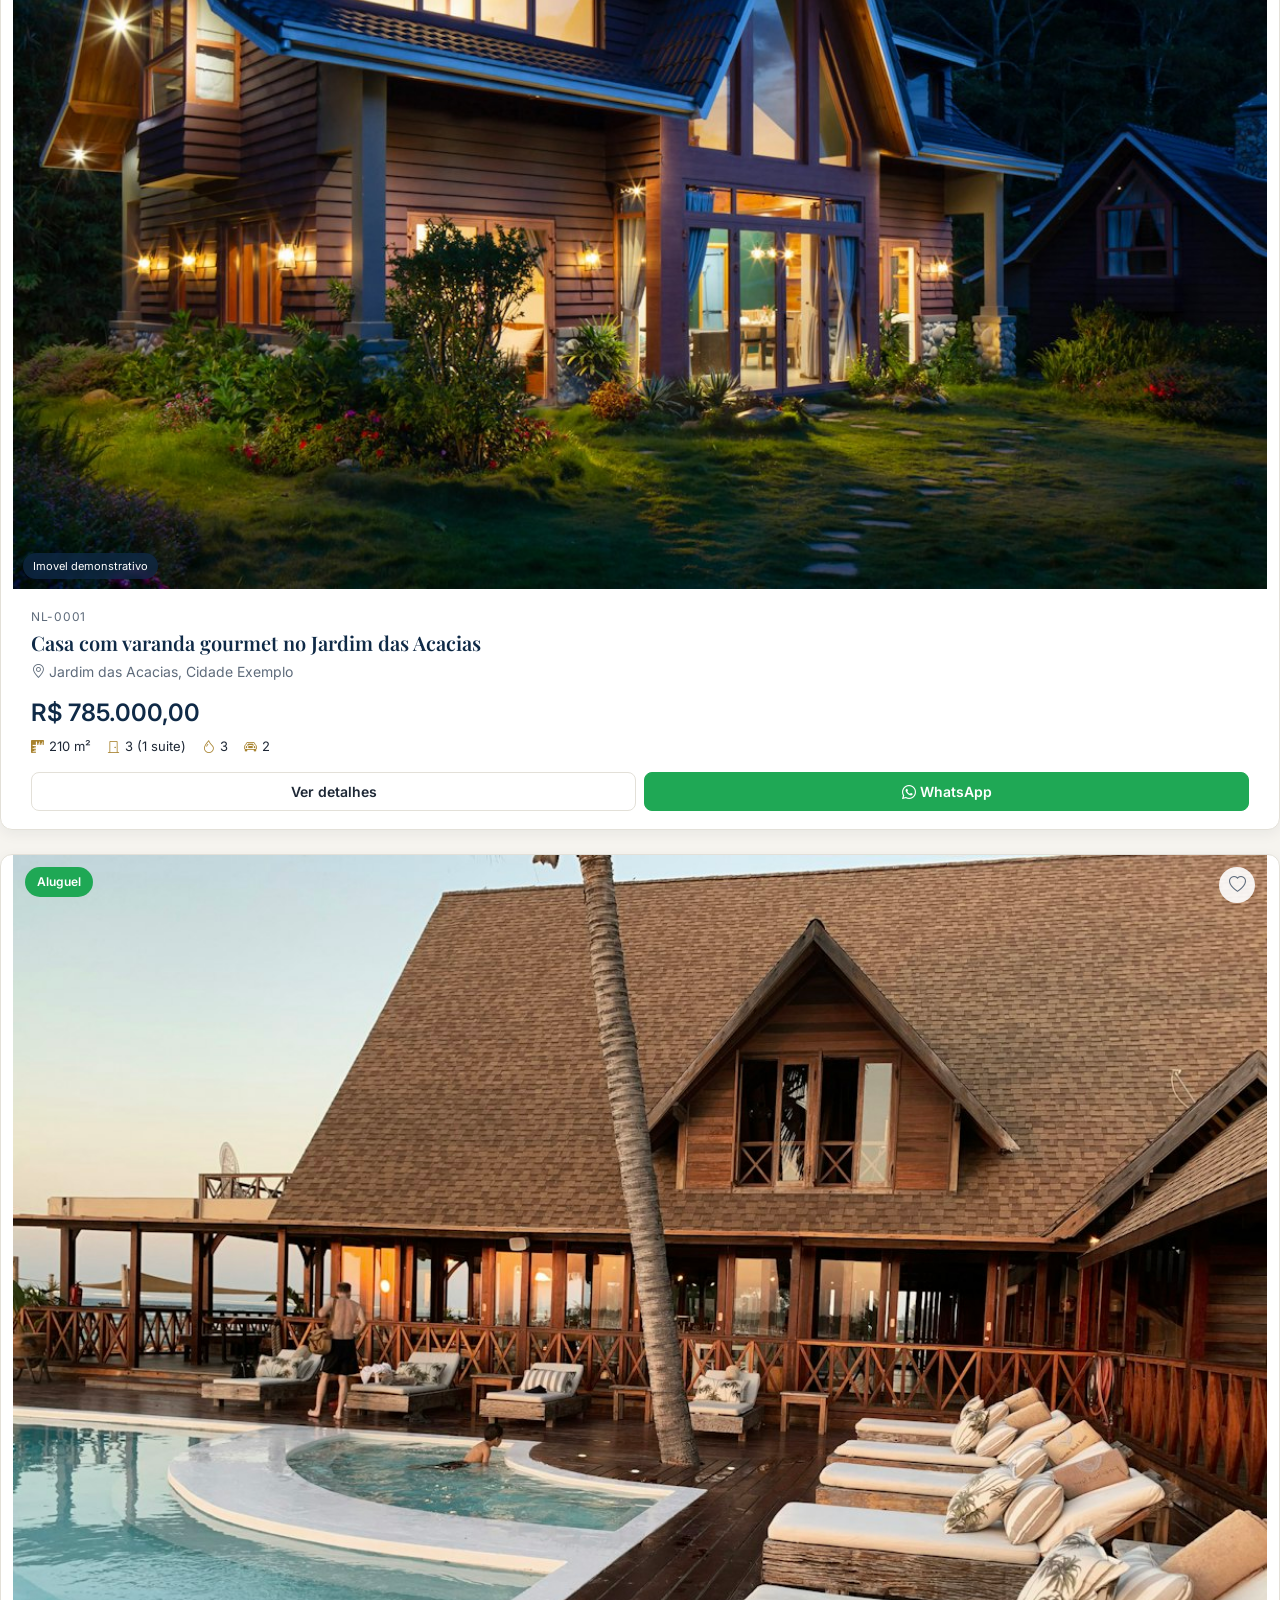
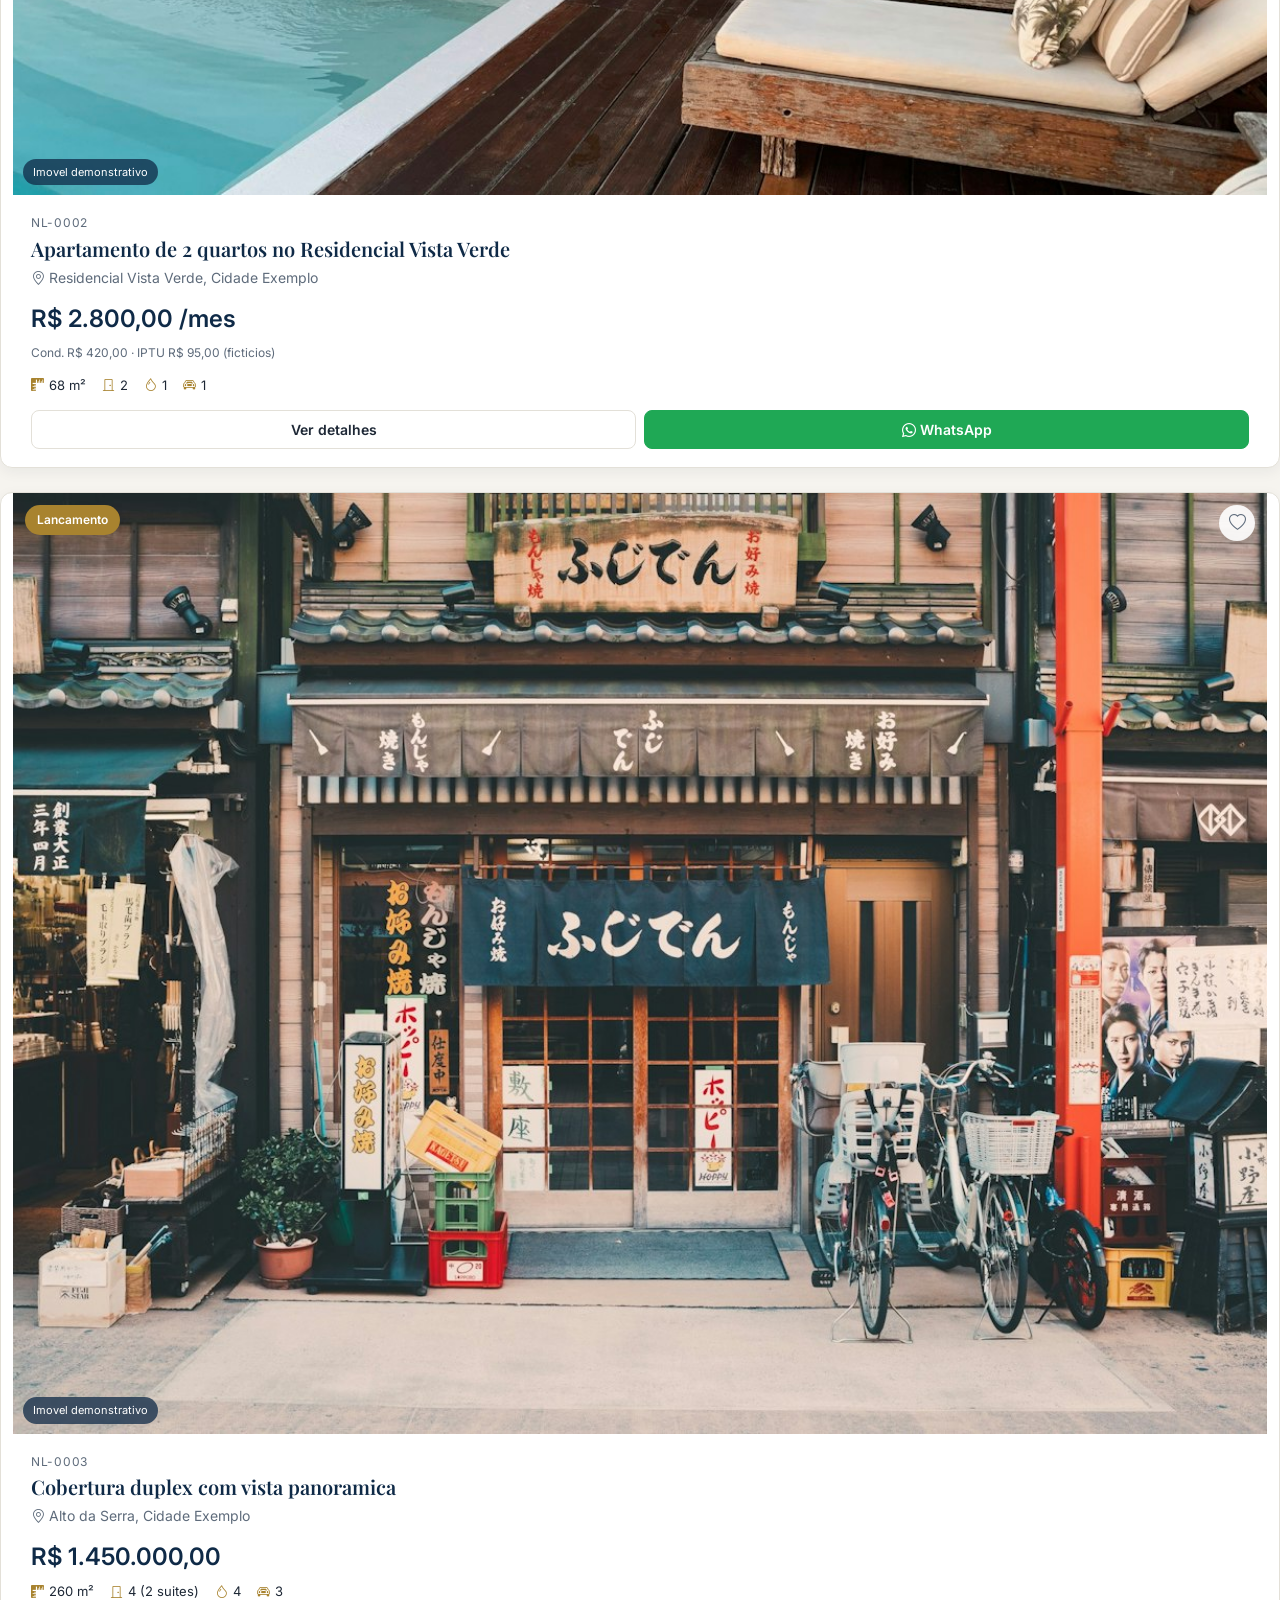
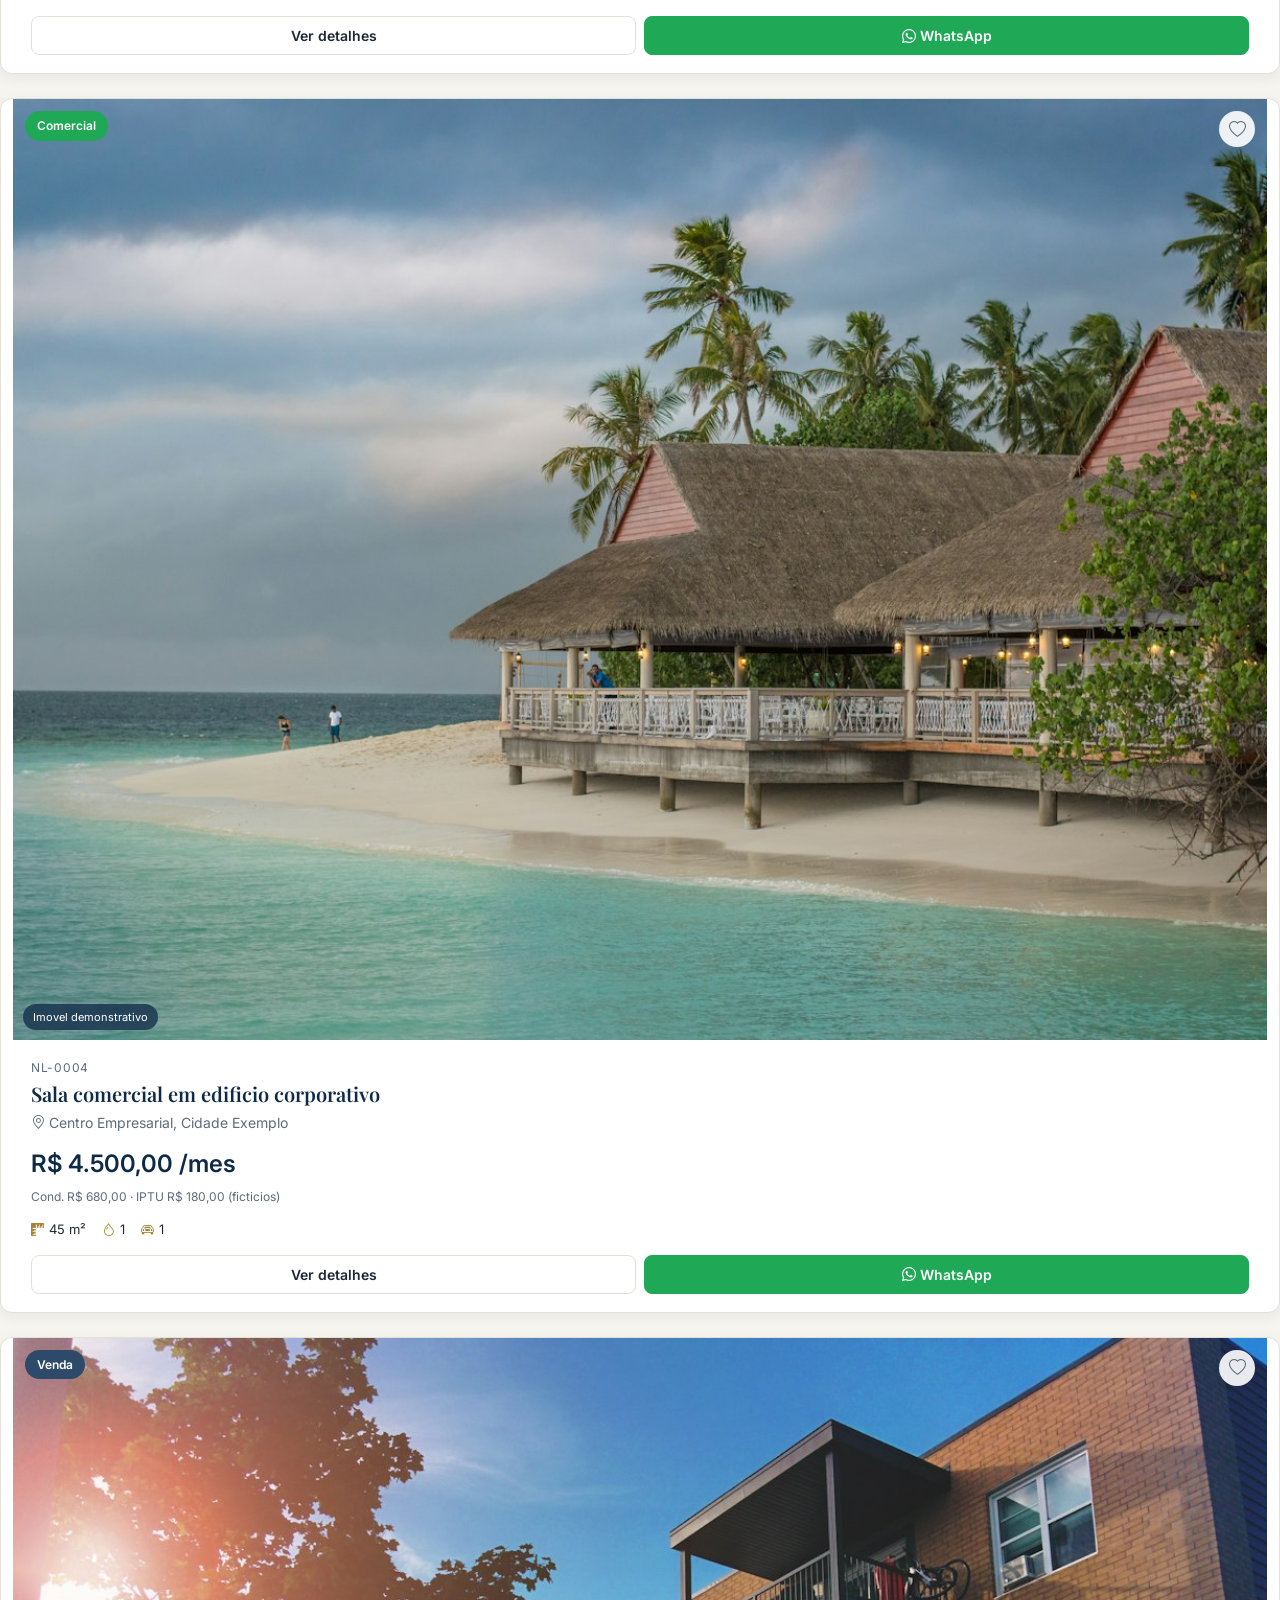
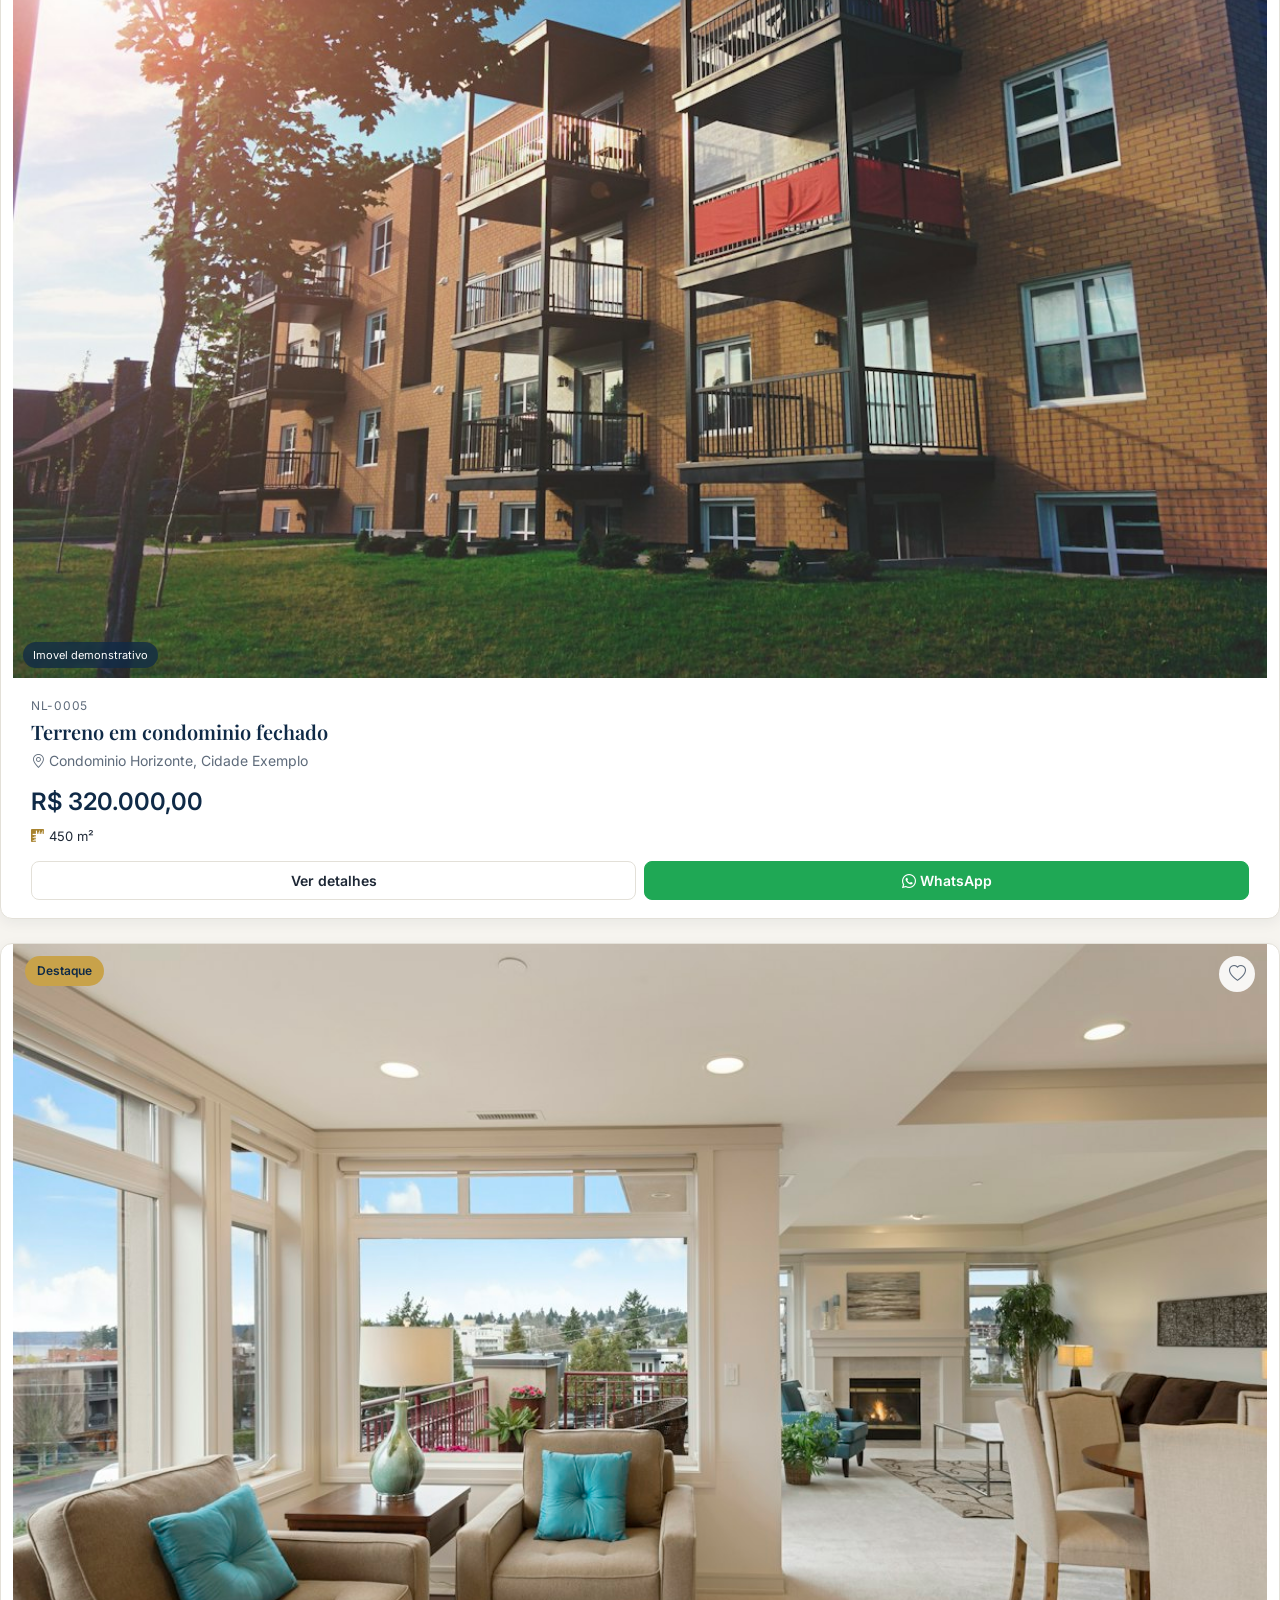
==== commit 548d4a43: "remocao de imagens antigas e ajuste de responsividade" ====
--- a/index.html
+++ b/index.html
@@ -206,7 +206,7 @@
             <li class="mb-2"><i class="bi bi-check2 text-accent me-2"></i> Acompanhamento do inicio ao fim</li>
             <li class="mb-2"><i class="bi bi-check2 text-accent me-2"></i> Atuacao em compra, venda e locacao</li>
           </ul>
-          <p class="small text-muted mt-3">CRECI/UF 00000-J (exemplo). Substituir pelo registro real e verificado da imobiliaria e do corretor responsavel.</p>
+          <p class="small text-muted mt-3">CRECI/UF 00000-J (exemplo).</p>
           <a class="btn btn-gold mt-2" data-wa="geral" href="#">Falar com a equipe</a>
         </div>
       </div>
@@ -214,7 +214,7 @@
         <div class="text-center mb-4">
           <span class="eyebrow">EQUIPE (DEMONSTRATIVA)</span>
           <h3 class="section-title center">Corretores de exemplo</h3>
-          <p class="text-muted small">Perfis demonstrativos. Substituir por profissionais reais, com CRECI verificado.</p>
+          <p class="text-muted small">Perfis demonstrativos.</p>
         </div>
         <div class="row g-4">
           <div class="col-md-4">
@@ -391,8 +391,8 @@
         <div class="col-lg-3">
           <h5>Contato</h5>
           <ul class="list-unstyled small">
-            <li>(00) 0000-0000</li>
-            <li>contato@exemplo-imobiliaria.com.br</li>
+            <li><a href="tel:+550000000000">(00) 0000-0000</a></li>
+            <li><a href="mailto:contato@exemplo-imobiliaria.com.br">contato@exemplo-imobiliaria.com.br</a></li>
             <li>Av. Exemplo, 800, Loja 3</li>
             <li>CRECI/UF 00000-J (exemplo)</li>
           </ul>
@@ -402,7 +402,7 @@
         <div>&copy; <span id="year"></span> Nobre Lar Imoveis (nome ficticio). Todos os direitos reservados.</div>
         <div class="mt-1">CRECI/UF 00000-J (exemplo) · <a href="politica-de-privacidade.html">Politica de privacidade</a></div>
         <div class="mt-1">As informacoes deste site tem carater geral e informativo. Disponibilidade, precos e condicoes dos imoveis estao sujeitos a confirmacao com a imobiliaria.</div>
-        <div class="mt-1">Este site e um modelo demonstrativo. Imoveis, precos, fotos, nomes, enderecos, telefones, e-mails e registros sao ficticios e devem ser substituidos por informacoes reais e verificadas antes da publicacao.</div>
+        <div class="mt-1">Este site e um modelo demonstrativo.</div>
       </div>
     </div>
   </footer>
--- a/css/style.css
+++ b/css/style.css
@@ -34,7 +34,7 @@
 
 /* ---------- 2. RESET / BASE ---------- */
 *, *::before, *::after { box-sizing: border-box; }
-html { scroll-behavior: smooth; scroll-padding-top: var(--header-h); }
+html { scroll-behavior: smooth; scroll-padding-top: var(--header-h); overflow-x: hidden; }
 body {
   font-family: var(--font-sans);
   font-size: 17px;
@@ -42,8 +42,10 @@
   color: var(--color-text);
   background: var(--color-bg);
   -webkit-font-smoothing: antialiased;
+  overflow-x: hidden;
 }
 img { max-width: 100%; height: auto; display: block; }
+video, iframe, canvas, embed, object { max-width: 100%; height: auto; }
 a { color: var(--color-secondary); text-decoration: none; transition: color .25s ease; }
 a:hover { color: var(--color-accent-dark); }
 :focus-visible { outline: 3px solid var(--color-accent); outline-offset: 2px; border-radius: 4px; }
@@ -53,7 +55,7 @@
   border-radius: var(--radius-sm);
 }
 .skip-link:focus { left: 16px; top: 16px; }
-.container-xl { max-width: var(--container-max); }
+.container-xl { max-width: var(--container-max); width: 100%; }
 
 /* ---------- 3. TIPOGRAFIA ---------- */
 h1, h2, h3, h4 { font-family: var(--font-serif); color: var(--color-primary); font-weight: 600; line-height: 1.15; }
@@ -78,7 +80,7 @@
 }
 .section-title.center::after { left: 50%; transform: translateX(-50%); }
 .section-subtitle { color: var(--color-muted); max-width: 65ch; }
-.section { padding: var(--section-py) 0; }
+.section { padding: var(--section-py) 0; overflow-x: hidden; }
 .section.surface { background: var(--color-surface); }
 .section.dark { background: var(--color-primary); color: #fff; }
 .section.dark h2, .section.dark h3, .section.dark .section-title { color: #fff; }
@@ -109,7 +111,11 @@
   background: var(--color-primary); height: var(--header-h-scrolled);
   box-shadow: 0 6px 24px rgba(11,29,58,0.18);
 }
-.site-header .navbar { width: 100%; padding: 0; }
+.site-header.menu-open {
+  background: var(--color-primary);
+  box-shadow: 0 6px 24px rgba(11,29,58,0.18);
+}
+.site-header .navbar { width: 100%; padding: 0; max-width: 100%; }
 .brand { display: flex; align-items: center; gap: 10px; color: #fff; }
 .brand-mark { width: 40px; height: 40px; flex: 0 0 40px; }
 .brand-name { font-family: var(--font-serif); font-weight: 600; font-size: 22px; color: #fff; line-height: 1; }
@@ -124,6 +130,12 @@
     background: var(--color-primary); padding: 16px 20px 24px;
     box-shadow: 0 12px 30px rgba(11,29,58,0.25);
     max-height: calc(100vh - var(--header-h)); overflow-y: auto;
+    max-width: 100vw;
+    transition: top .3s ease, max-height .3s ease;
+  }
+  .site-header.is-scrolled .navbar-collapse {
+    top: var(--header-h-scrolled);
+    max-height: calc(100vh - var(--header-h-scrolled));
   }
   .nav-link { display: block; padding: 12px 8px !important; min-height: 44px; font-size: 18px; }
   .header-cta { width: 100%; margin-top: 8px; }
@@ -208,9 +220,9 @@
 
 /* ---------- 10. SECOES ESPECIFICAS ---------- */
 .support-strip { background: var(--color-surface); padding: 32px 0; }
-.support-item { display: flex; align-items: center; gap: 12px; }
-.support-item i { font-size: 26px; color: var(--color-accent-dark); }
-.support-item span { font-weight: 600; color: var(--color-primary); font-size: 15px; }
+.support-item { display: flex; align-items: center; gap: 12px; min-width: 0; flex-wrap: wrap; }
+.support-item i { font-size: 26px; color: var(--color-accent-dark); flex: 0 0 auto; }
+.support-item span { font-weight: 600; color: var(--color-primary); font-size: 15px; word-break: break-word; overflow-wrap: anywhere; }
 
 .anuncie { background: var(--color-primary); color: #fff; position: relative; overflow: hidden; }
 .anuncie h2 { color: #fff; }
@@ -227,7 +239,7 @@
   position: absolute; top: 18px; left: -18px; width: 100%; height: 100%;
   border: 2px solid var(--color-accent); border-radius: var(--radius-md); z-index: -1;
 }
-@media (max-width: 767.98px) { .about-frame { display: none; } }
+@media (max-width: 991.98px) { .about-frame { display: none; } }
 .team-card { text-align: center; }
 .team-card img { width: 100%; aspect-ratio: 3 / 4; object-fit: cover; border-radius: var(--radius-md); }
 .team-card h4 { font-size: 18px; margin: 12px 0 2px; }
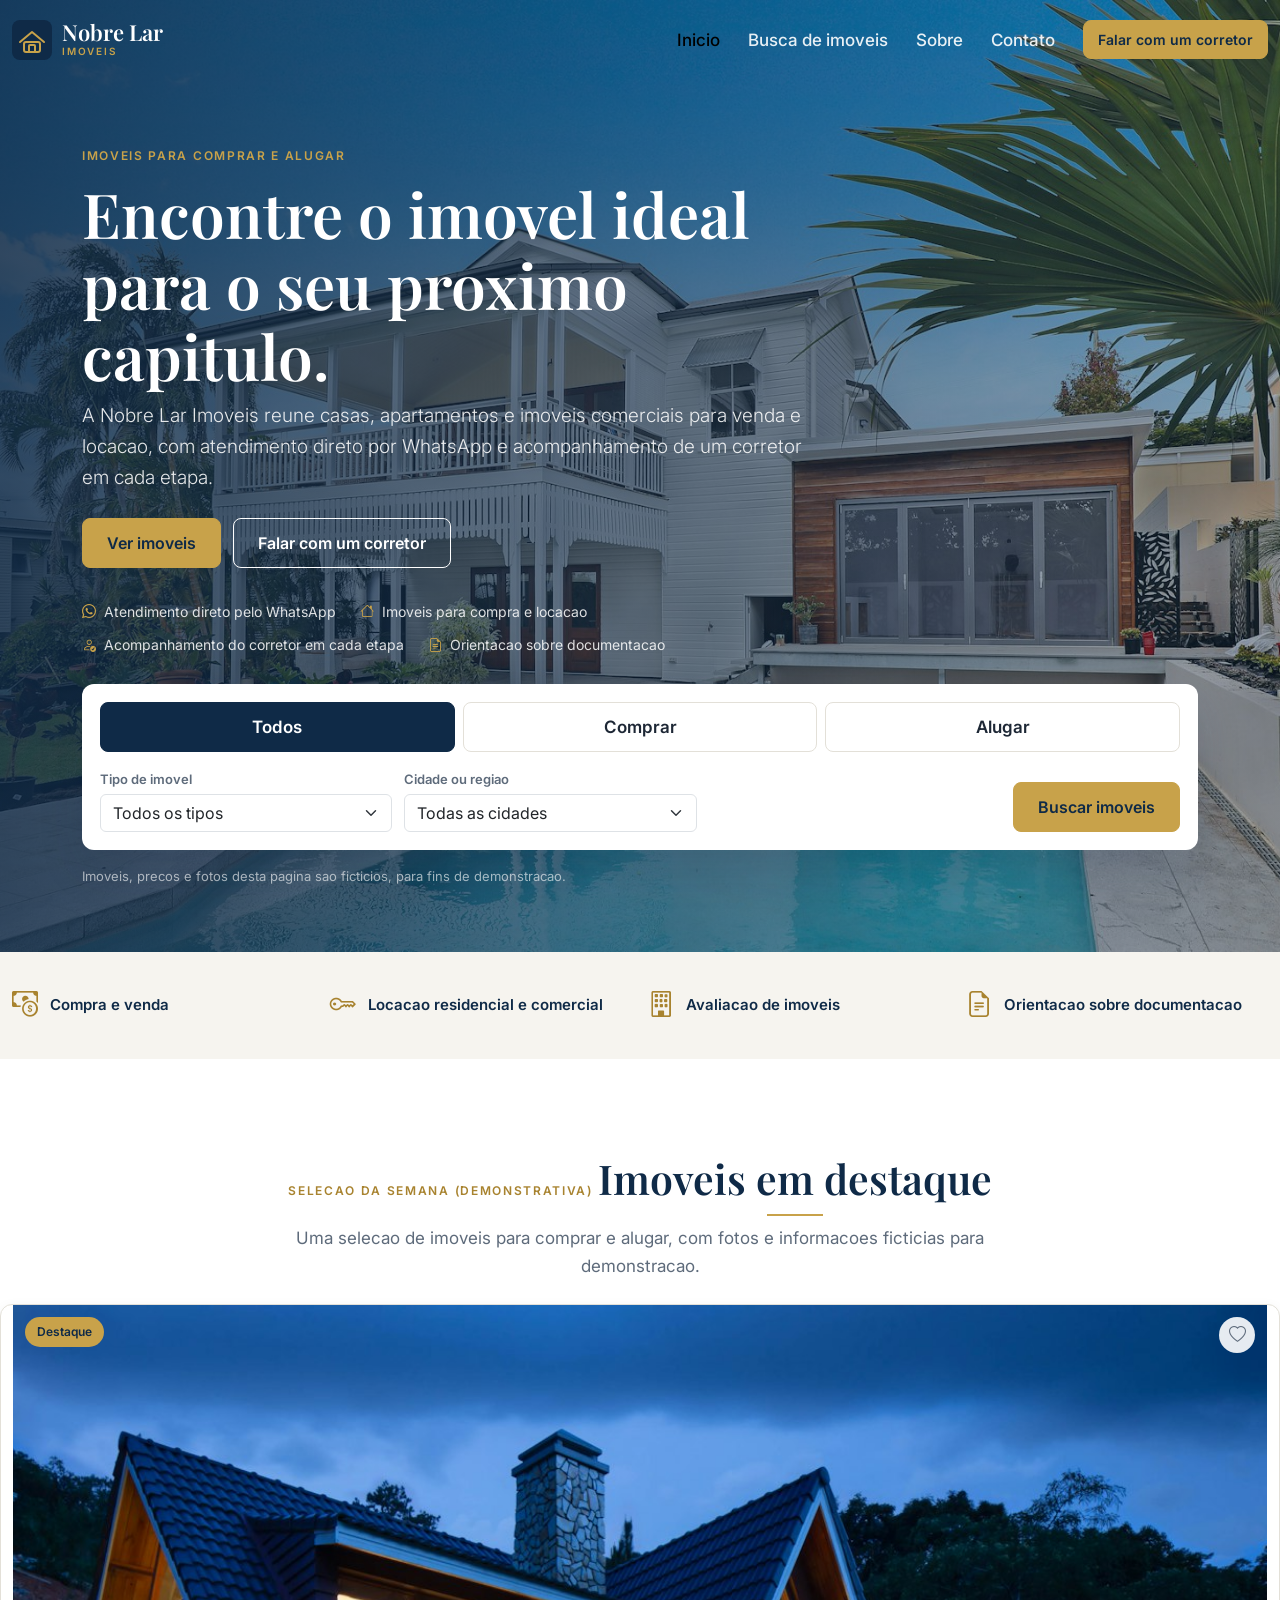
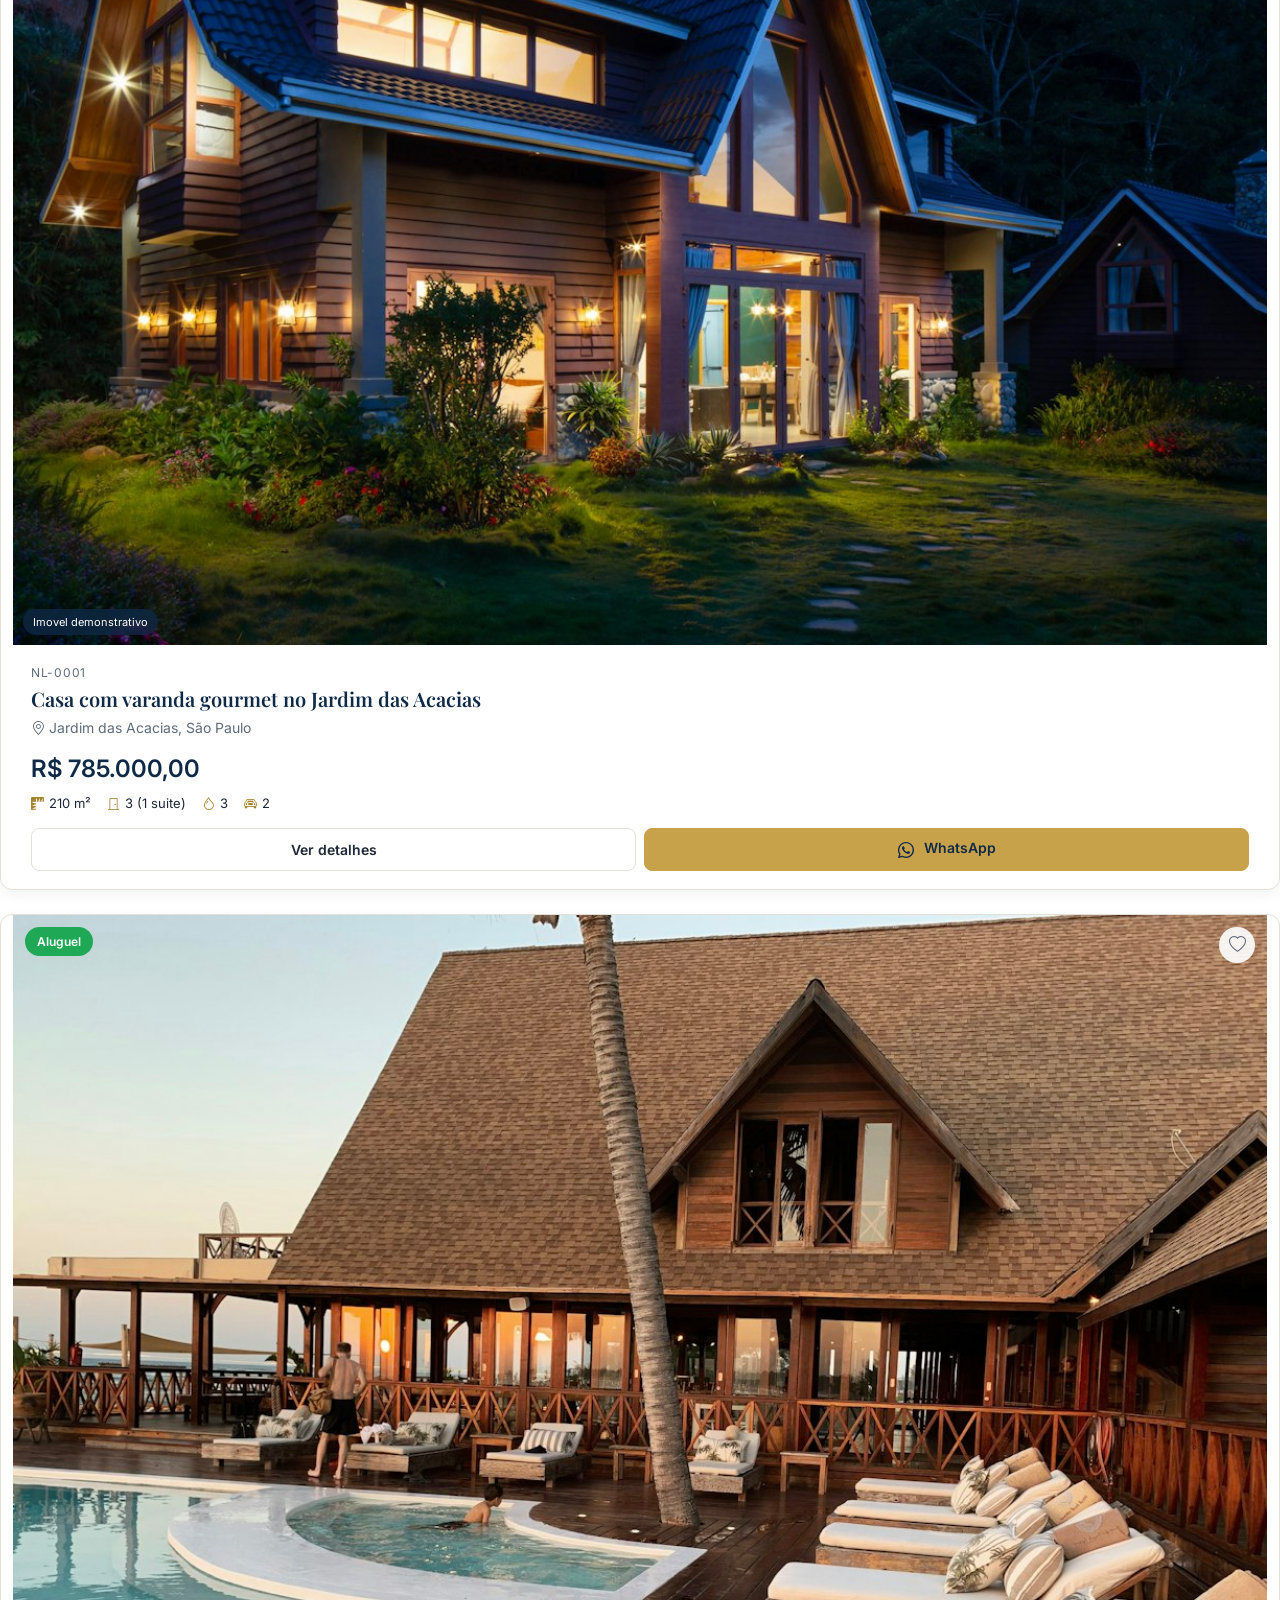
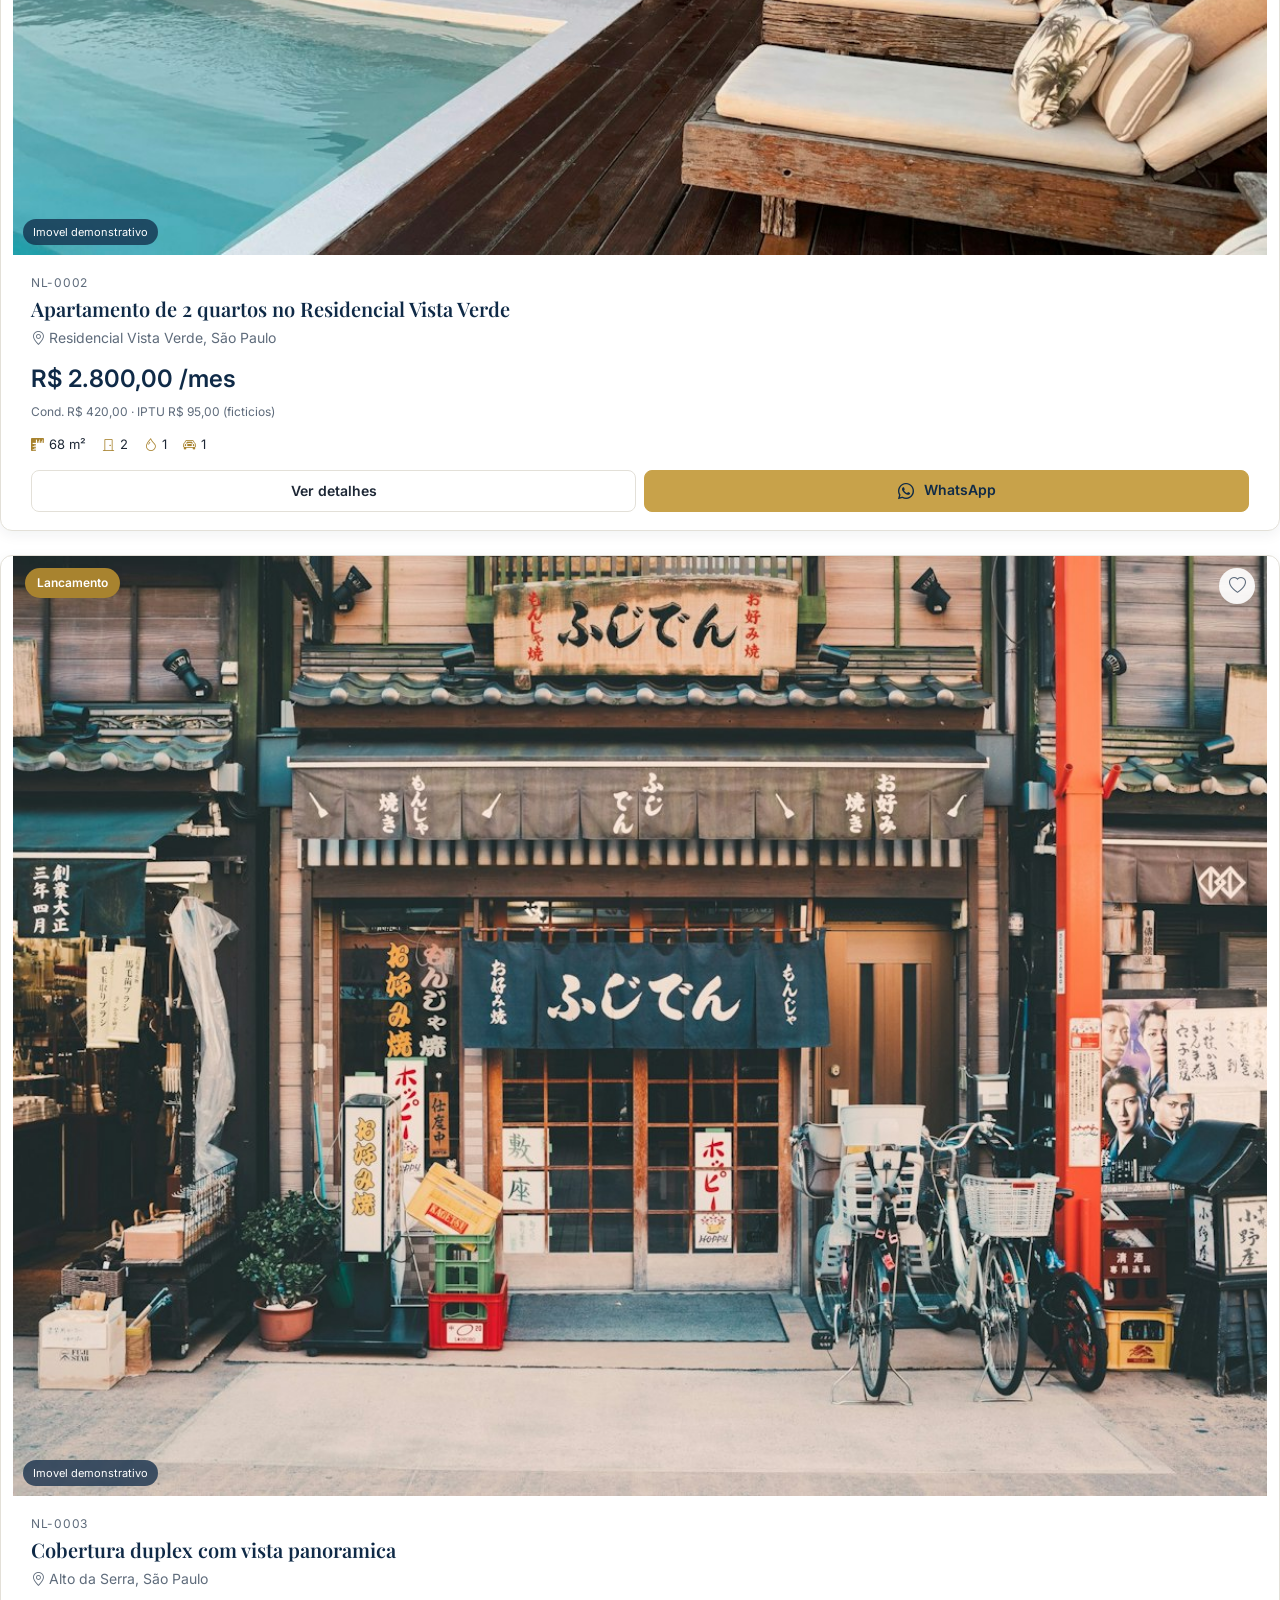
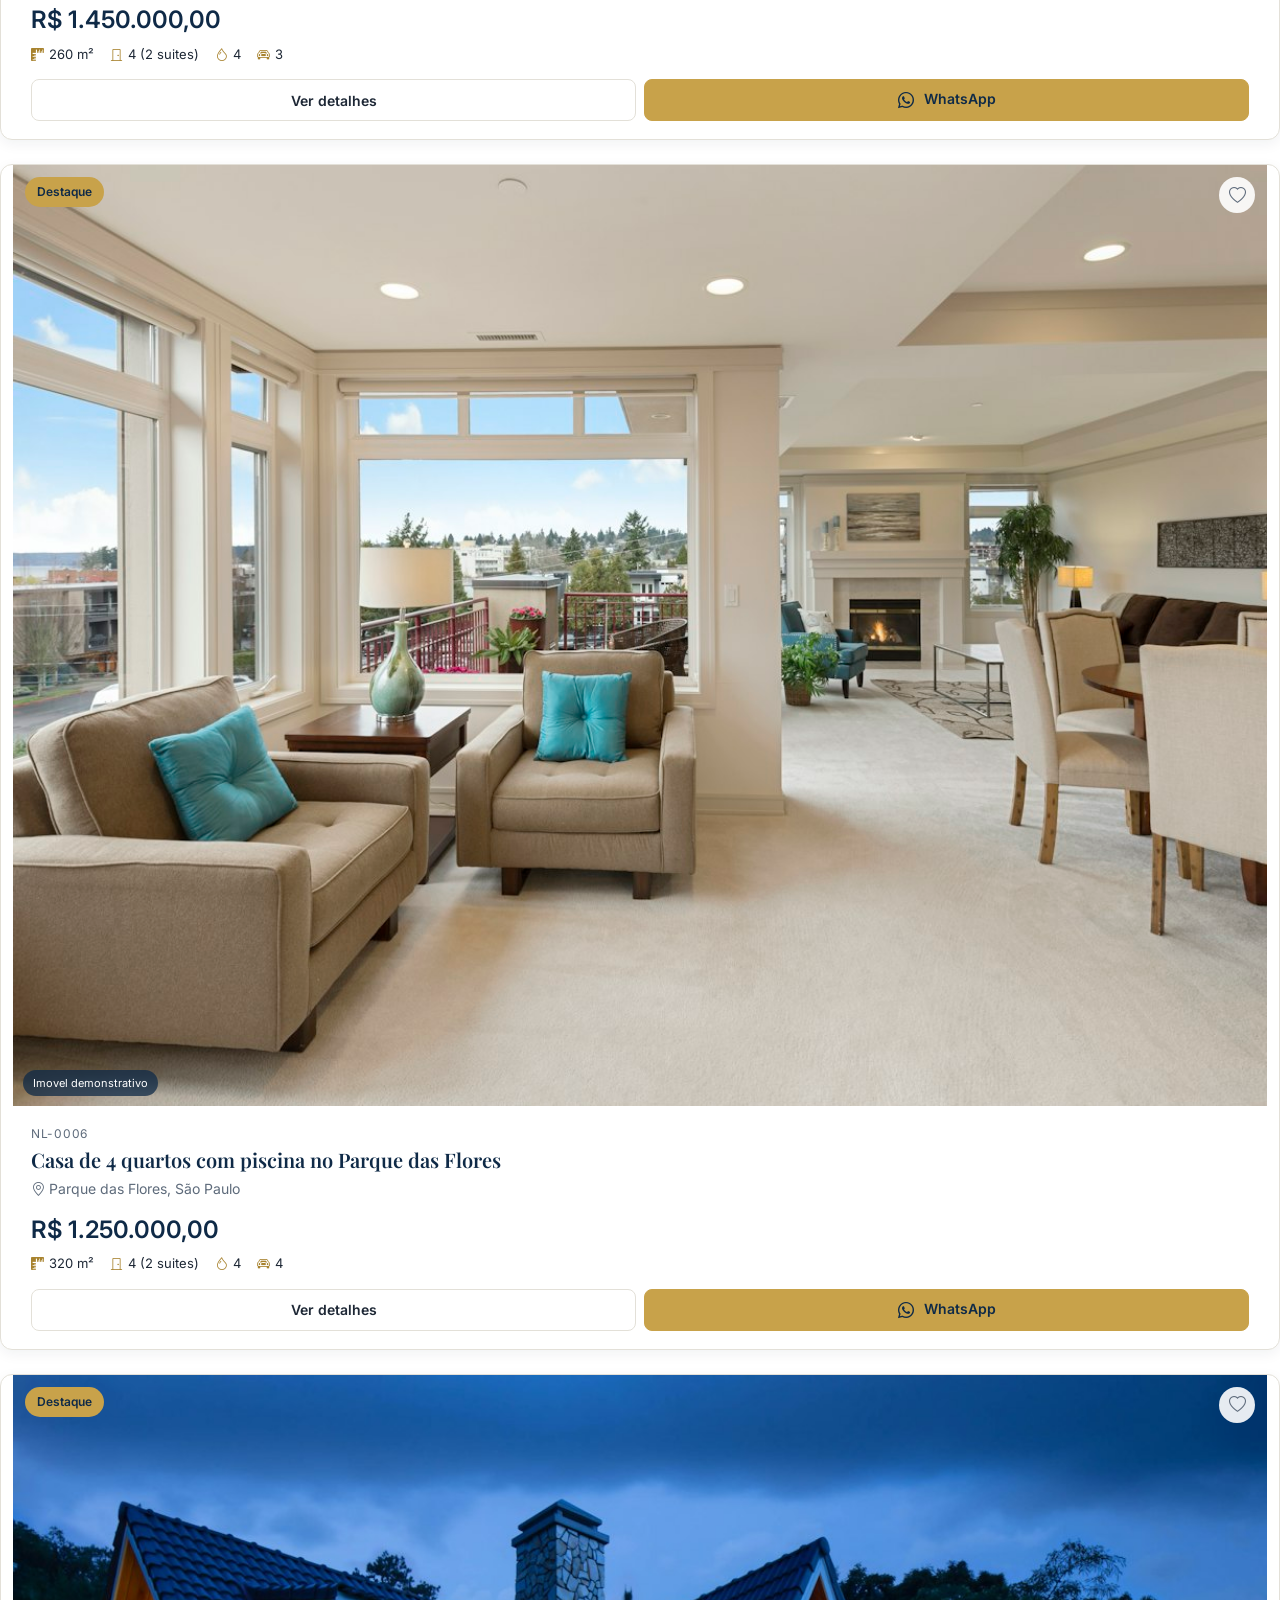
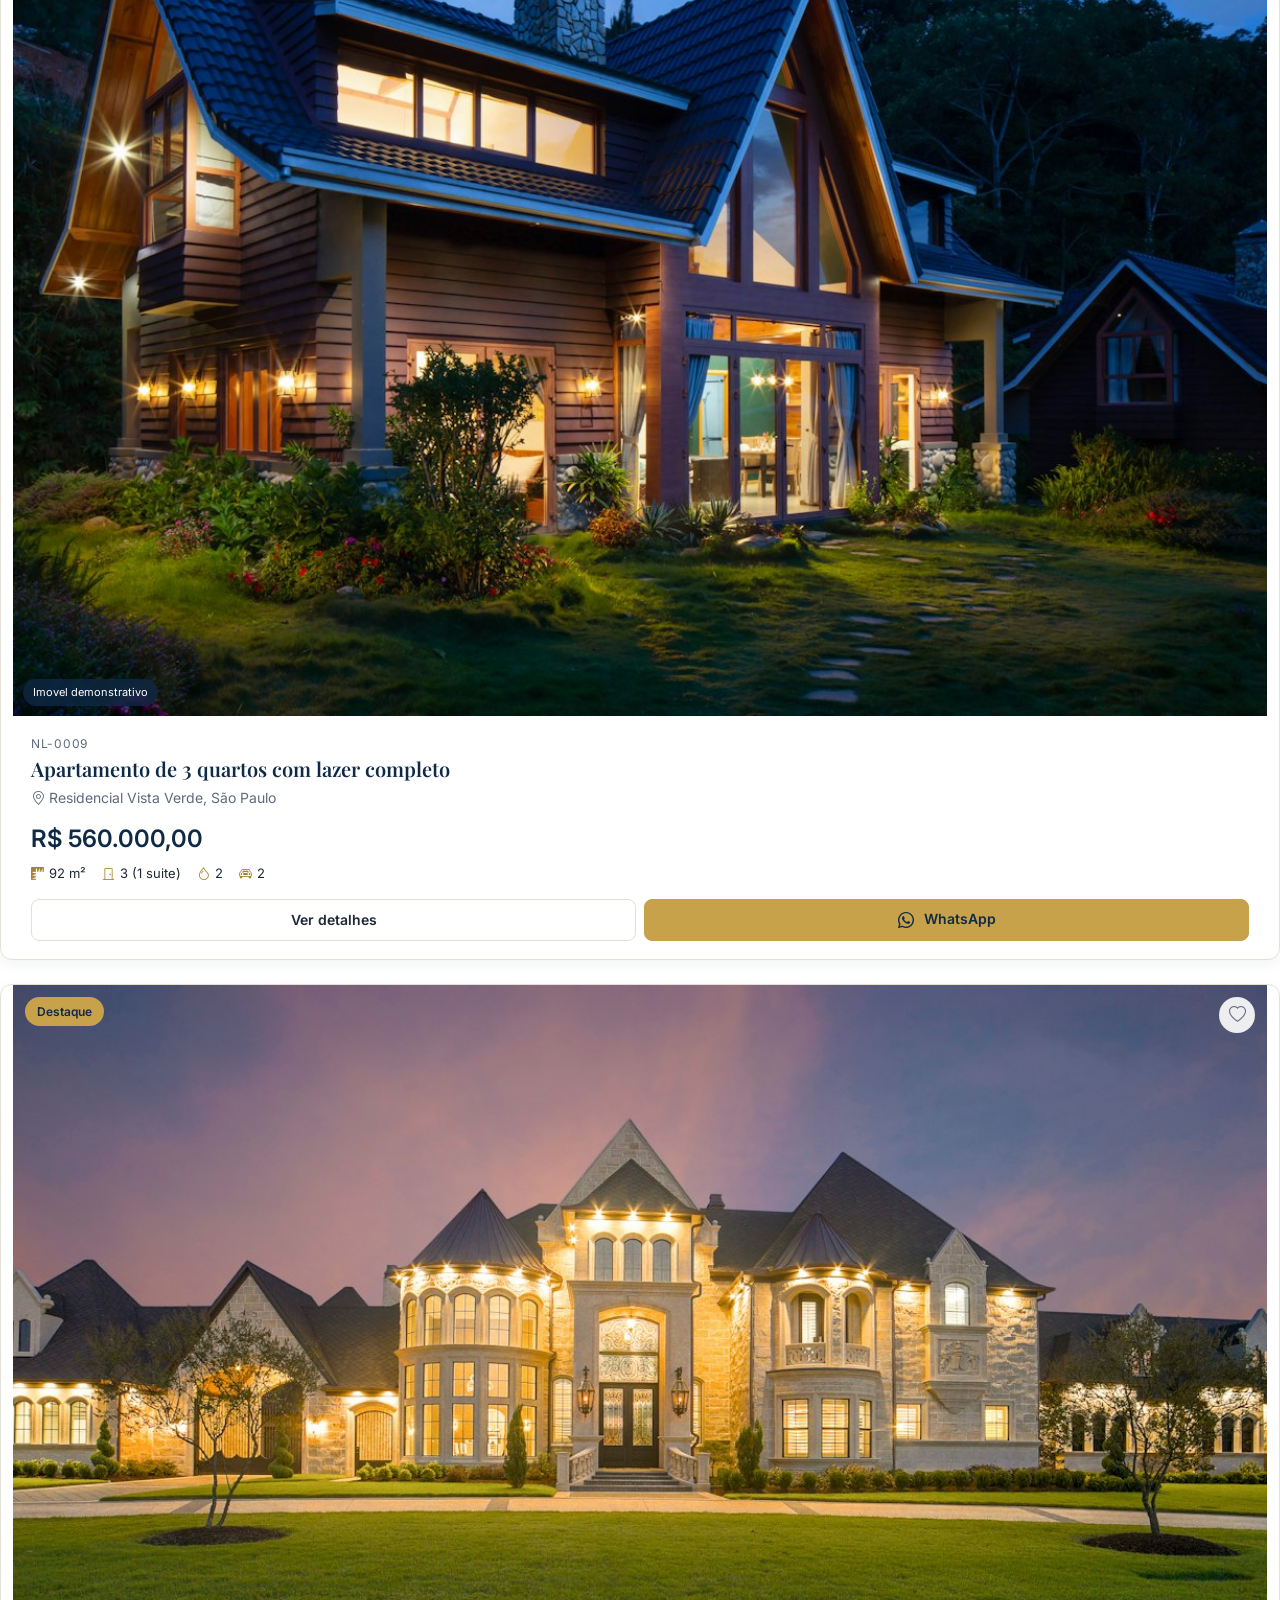
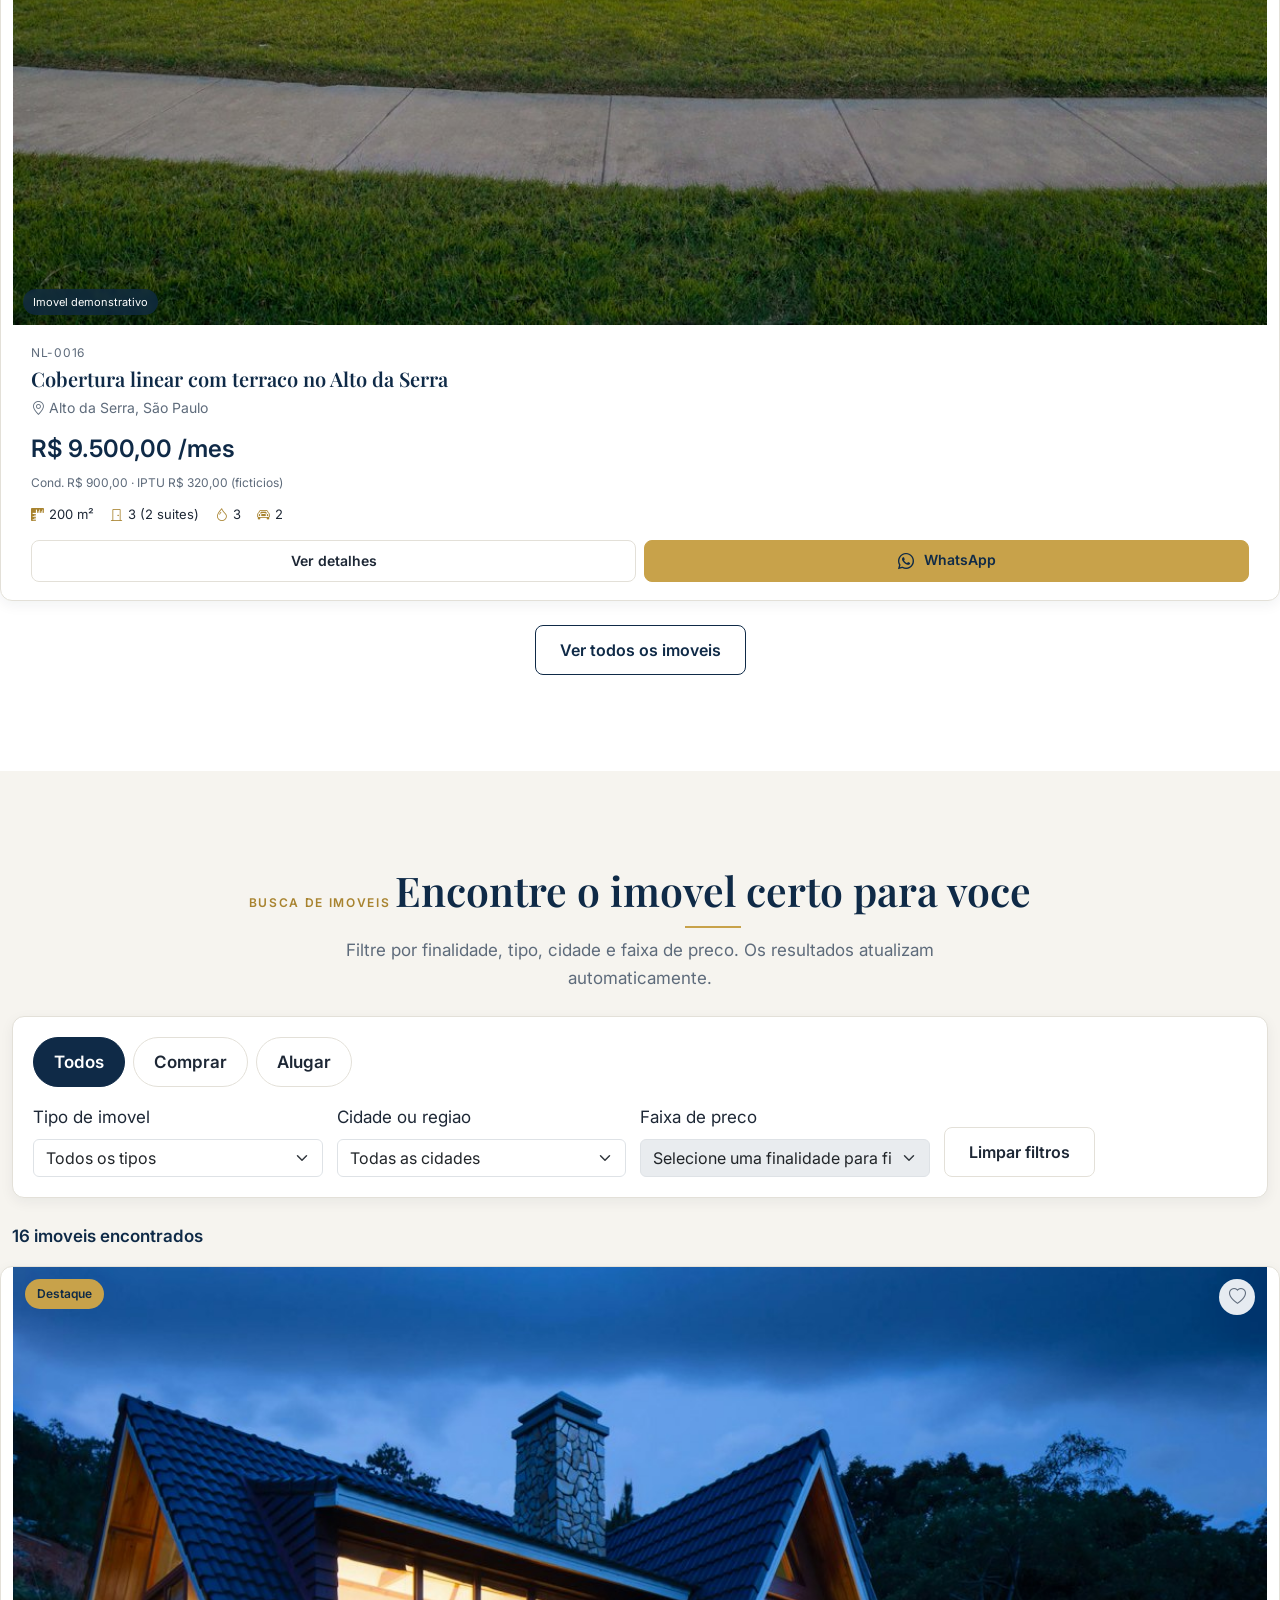
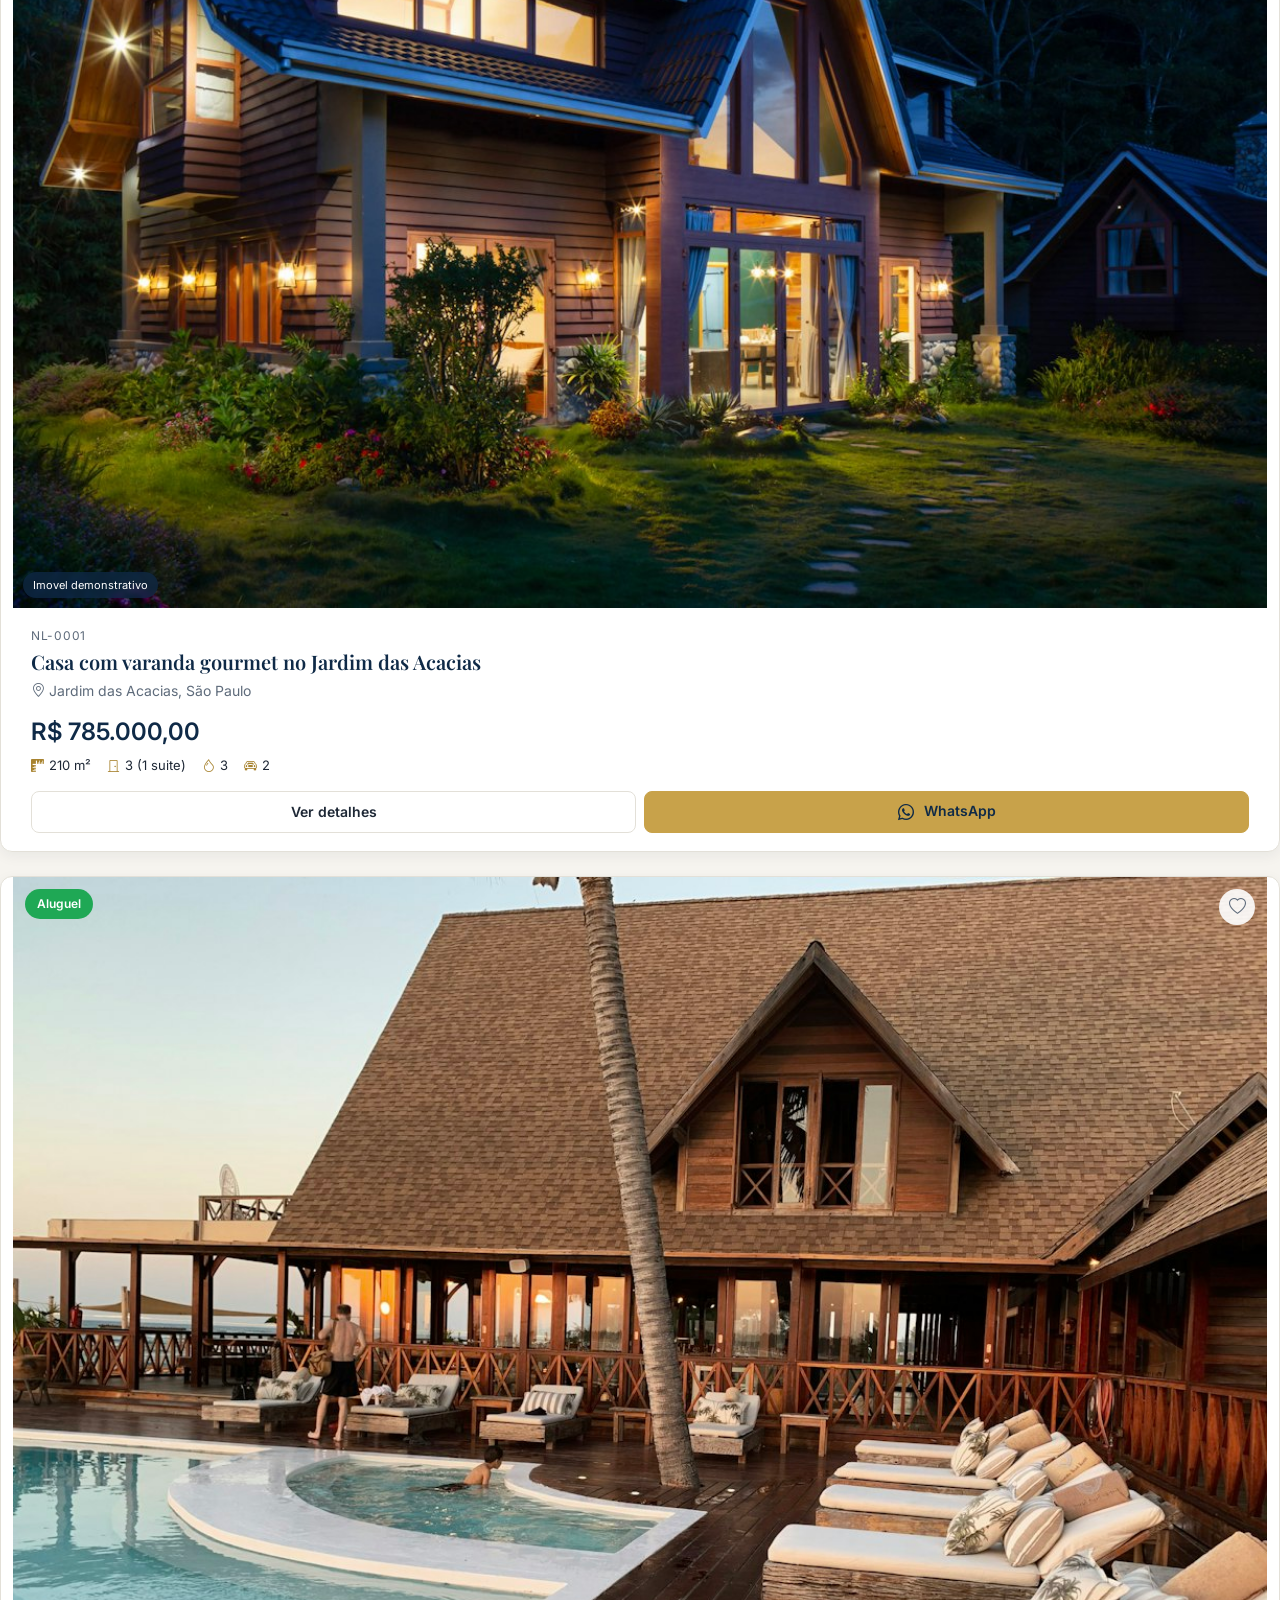
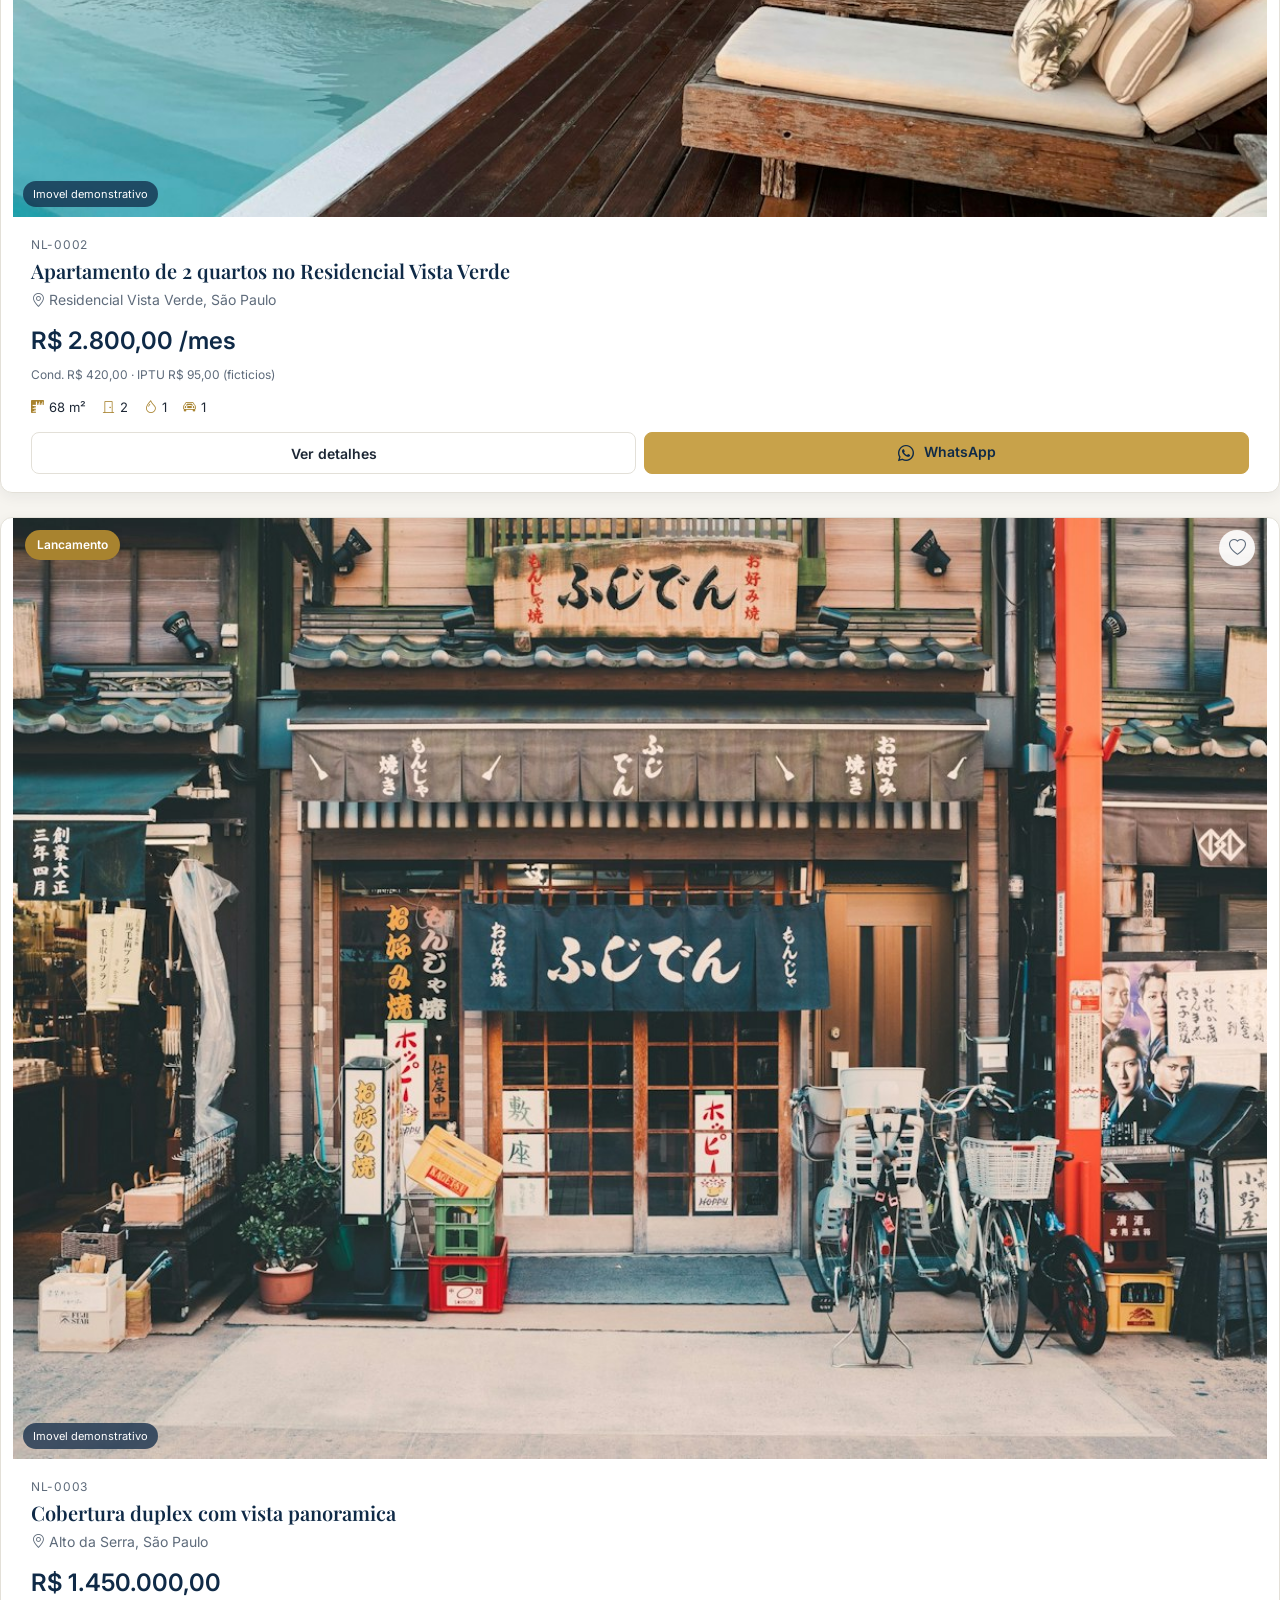
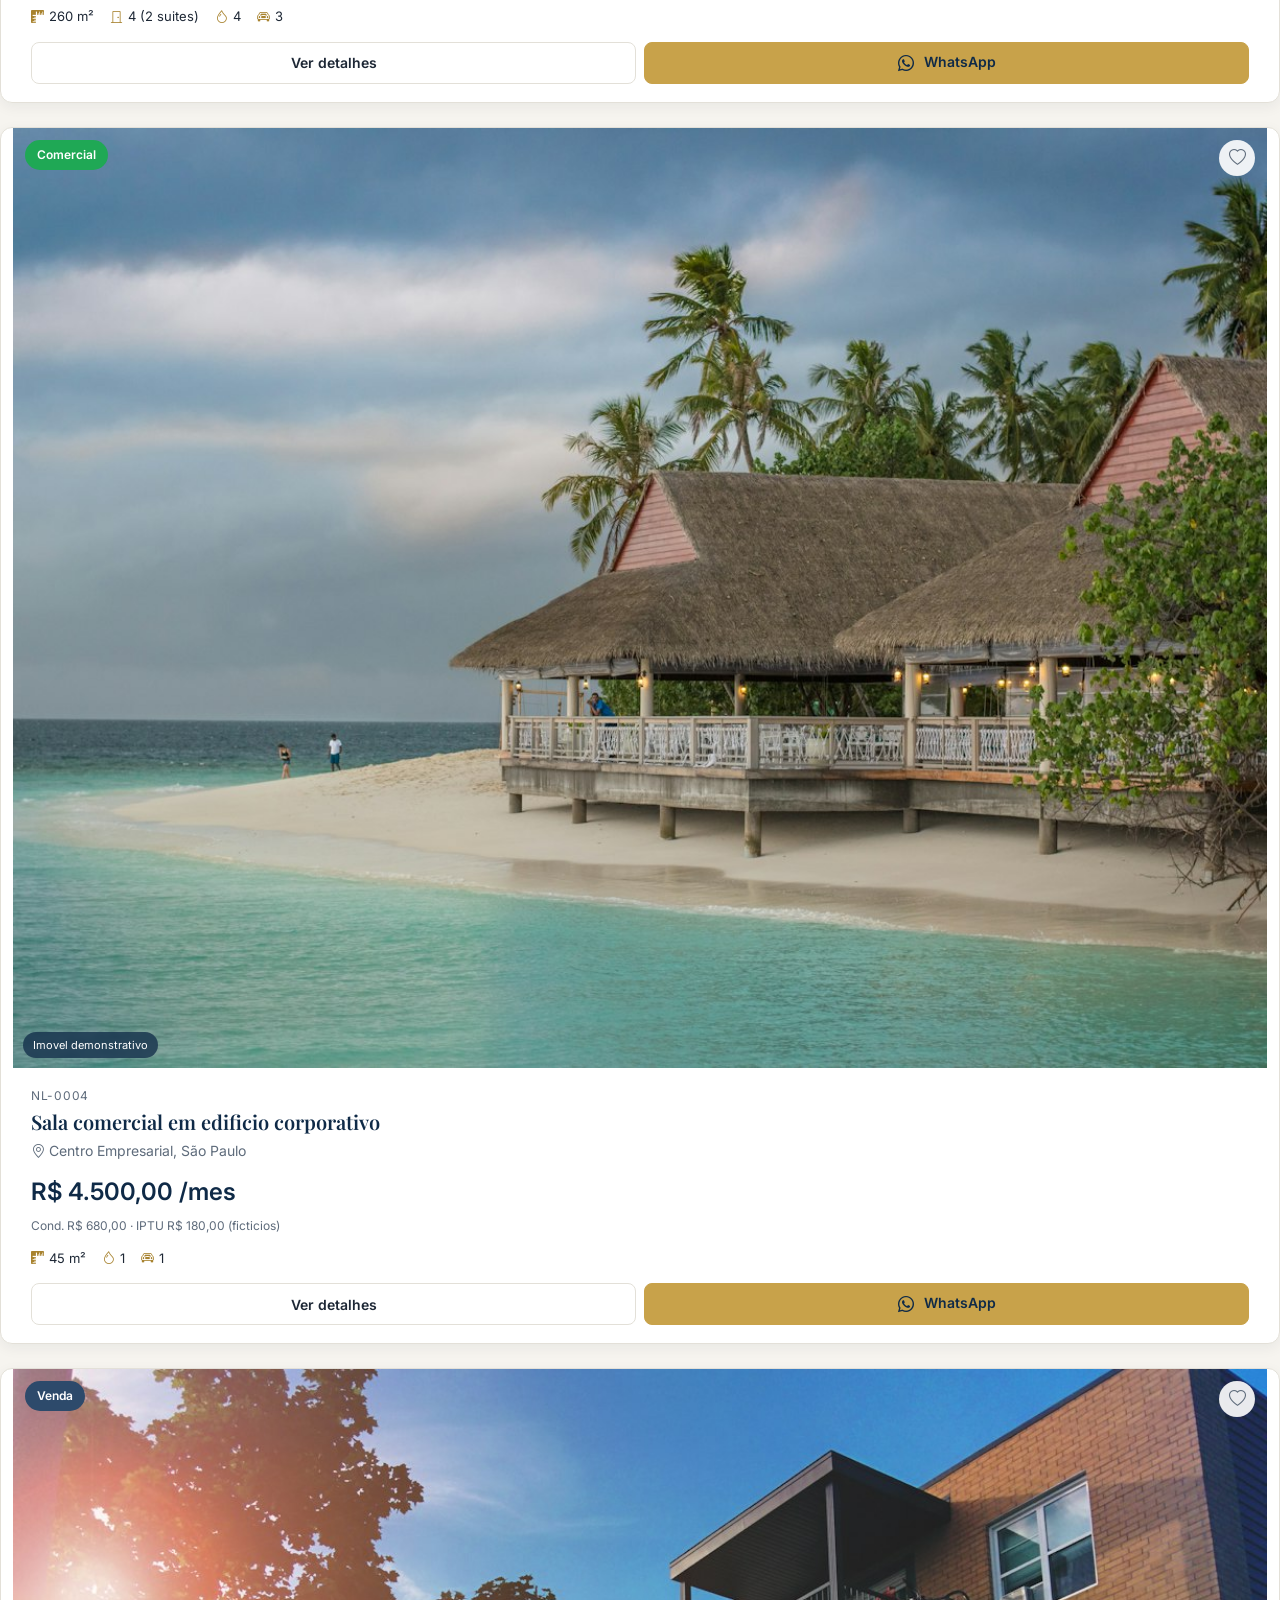
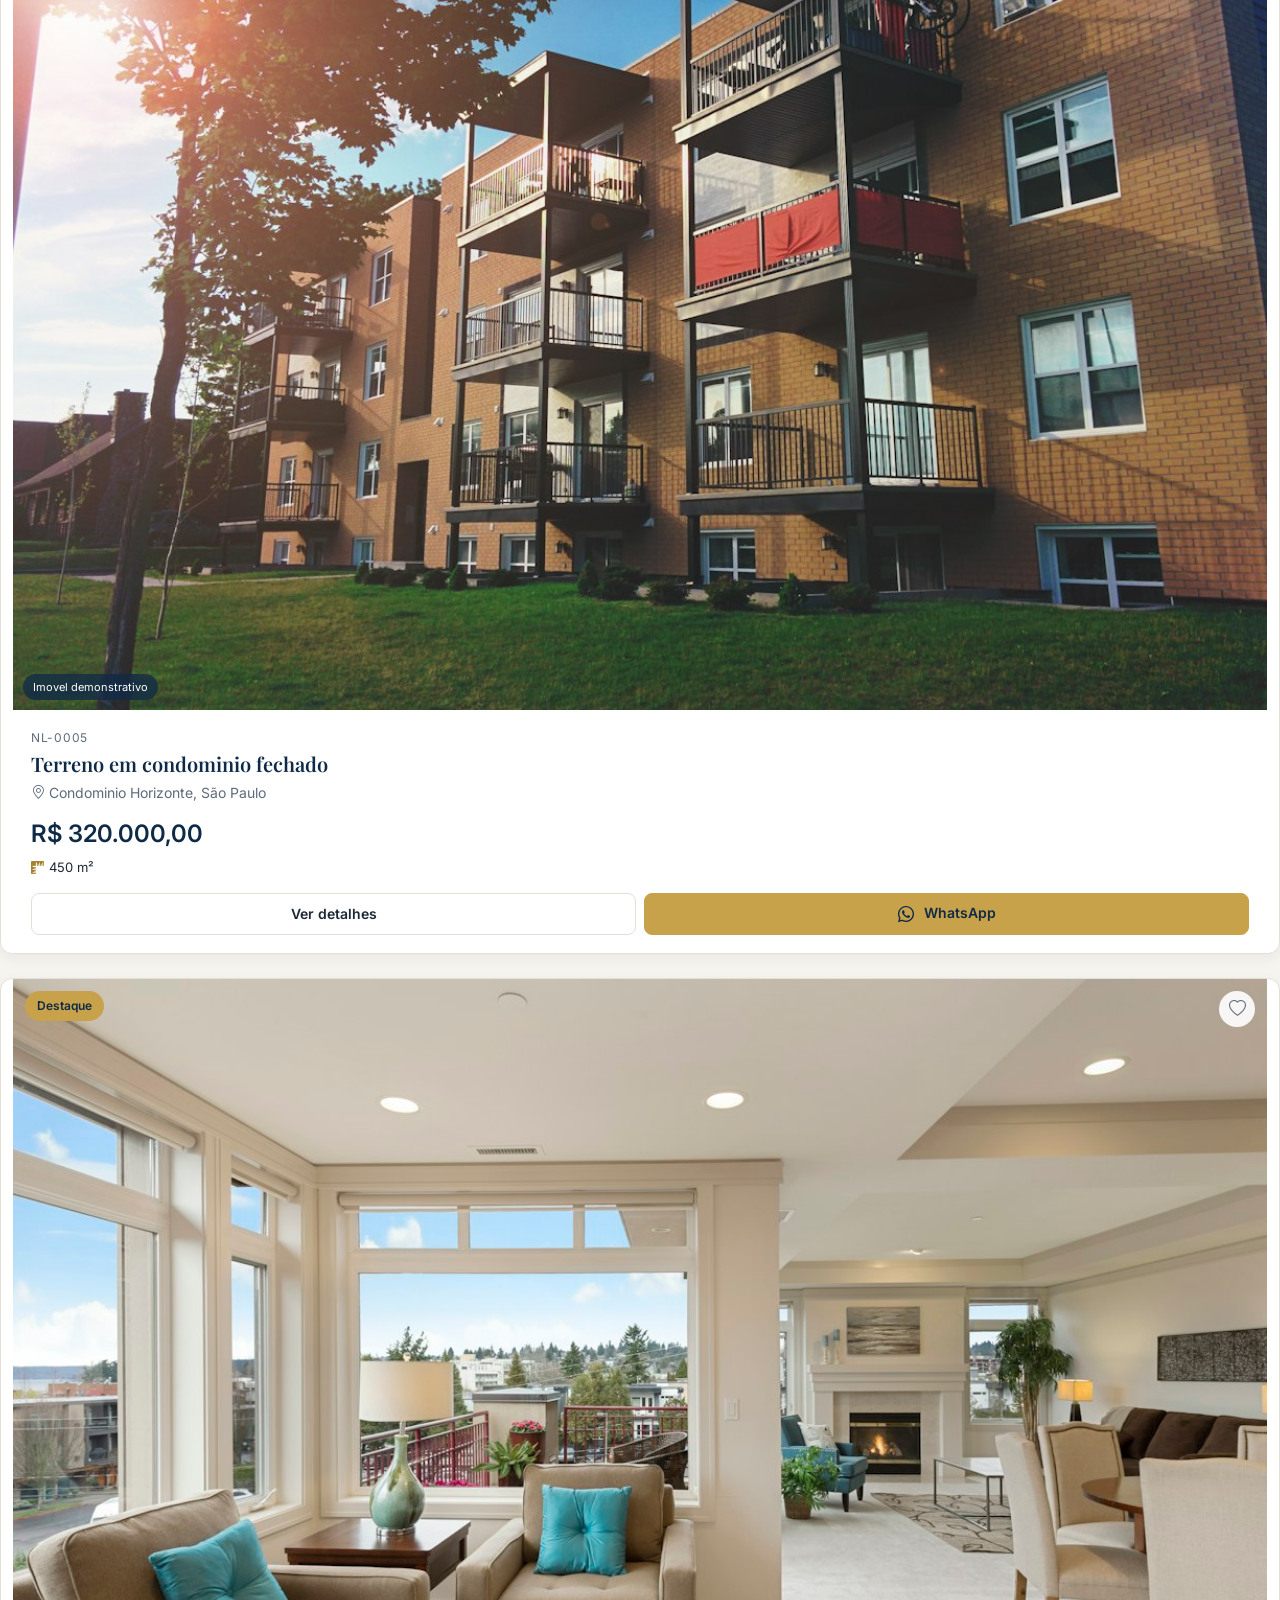
==== commit 3384fdb5: "padronizacao de dados ficticios e ajustes de funcionamento" ====
--- a/index.html
+++ b/index.html
@@ -1,4 +1,4 @@
-<!DOCTYPE html>
+﻿<!DOCTYPE html>
 <html lang="pt-BR">
 <head>
   <meta charset="UTF-8">
@@ -44,7 +44,7 @@
             <li class="nav-item"><a class="nav-link" href="#sobre">Sobre</a></li>
             <li class="nav-item"><a class="nav-link" href="#contato">Contato</a></li>
           </ul>
-          <a class="btn btn-gold btn-sm ms-lg-3 header-cta" data-wa="geral" href="#">Falar com um corretor</a>
+          <a class="btn btn-gold btn-sm ms-lg-3 header-cta" data-wa="geral" href="https://wa.me/5500999999999?text=Ol%C3%A1!+Gostaria+de+falar+com+um+corretor.">Falar com um corretor</a>
         </div>
       </div>
     </nav>
@@ -58,7 +58,7 @@
         <p class="lead">A Nobre Lar Imoveis reune casas, apartamentos e imoveis comerciais para venda e locacao, com atendimento direto por WhatsApp e acompanhamento de um corretor em cada etapa.</p>
         <div class="hero-ctas">
           <a href="#imoveis" class="btn btn-gold">Ver imoveis</a>
-          <a class="btn btn-outline-light" data-wa="geral" href="#">Falar com um corretor</a>
+          <a class="btn btn-outline-light" data-wa="geral" href="https://wa.me/5500999999999?text=Ol%C3%A1!+Gostaria+de+falar+com+um+corretor.">Falar com um corretor</a>
         </div>
         <ul class="trust-list">
           <li><i class="bi bi-whatsapp"></i> Atendimento direto pelo WhatsApp</li>
@@ -158,7 +158,7 @@
         <p class="text-muted">Tente ajustar os filtros ou fale com um corretor.</p>
         <div class="d-flex gap-2 justify-content-center flex-wrap mt-3">
           <button type="button" class="btn btn-ghost" onclick="clearFilters()">Limpar filtros</button>
-          <a id="empty-wa" class="btn btn-whatsapp" href="#" target="_blank" rel="noopener noreferrer"><i class="bi bi-whatsapp"></i> Pedir ajuda a um corretor</a>
+          <a id="empty-wa" class="btn btn-whatsapp" href="https://wa.me/5500999999999?text=Ol%C3%A1!+N%C3%A3o+encontrei+o+im%C3%B3vel+que+procuro+no+site+e+gostaria+de+ajuda." target="_blank" rel="noopener noreferrer"><i class="bi bi-whatsapp"></i> Pedir ajuda a um corretor</a>
         </div>
       </div>
       <p class="text-muted small mt-4">Imoveis, precos e condicoes ficticios, apenas para demonstracao.</p>
@@ -173,7 +173,7 @@
           <span class="eyebrow light">PARA PROPRIETARIOS</span>
           <h2>Quer vender ou alugar o seu imovel?</h2>
           <p>A Nobre Lar orienta sobre documentacao, avaliacao e divulgacao do seu imovel, com atendimento proximo e informacao clara em cada etapa. Sem promessas de prazos ou valores.</p>
-          <a class="btn btn-gold mt-3" data-wa="anunciar" href="#">Anunciar meu imovel</a>
+          <a class="btn btn-gold mt-3" data-wa="anunciar" href="https://wa.me/5500999999999?text=Ol%C3%A1!+Gostaria+de+anunciar+meu+im%C3%B3vel+com+a+Nobre+Lar.">Anunciar meu imovel</a>
         </div>
         <div class="col-lg-6">
           <div class="row g-3">
@@ -206,8 +206,8 @@
             <li class="mb-2"><i class="bi bi-check2 text-accent me-2"></i> Acompanhamento do inicio ao fim</li>
             <li class="mb-2"><i class="bi bi-check2 text-accent me-2"></i> Atuacao em compra, venda e locacao</li>
           </ul>
-          <p class="small text-muted mt-3">CRECI/UF 00000-J (exemplo).</p>
-          <a class="btn btn-gold mt-2" data-wa="geral" href="#">Falar com a equipe</a>
+          <p class="small text-muted mt-3">CRECI/UF 00000-J.</p>
+          <a class="btn btn-gold mt-2" data-wa="geral" href="https://wa.me/5500999999999?text=Ol%C3%A1!+Gostaria+de+falar+com+um+corretor.">Falar com a equipe</a>
         </div>
       </div>
       <div class="mt-5">
@@ -222,8 +222,8 @@
               <img src="images/about/corretor-01.jpg" alt="Corretor demonstrativo 1" width="300" height="400" loading="lazy">
               <h4>Mariana Costa</h4>
               <div class="role">Corretora de imoveis</div>
-              <div class="creci">CRECI/UF 00000-F (exemplo)</div>
-              <a class="btn btn-whatsapp btn-sm mt-2" data-wa="equipe" data-nome="Mariana Costa" href="#">Falar com Mariana</a>
+              <div class="creci">CRECI/UF 00000-F</div>
+              <a class="btn btn-gold btn-sm mt-2" data-wa="equipe" data-nome="Mariana Costa" href="https://wa.me/5500911111111?text=Ol%C3%A1!+Gostaria+de+falar+com+Mariana+Costa+sobre+im%C3%B3veis.">Falar com Mariana</a>
             </div>
           </div>
           <div class="col-md-4">
@@ -231,8 +231,8 @@
               <img src="images/about/corretor-02.jpg" alt="Corretor demonstrativo 2" width="300" height="400" loading="lazy">
               <h4>Rafael Almeida</h4>
               <div class="role">Corretor de imoveis</div>
-              <div class="creci">CRECI/UF 00000-F (exemplo)</div>
-              <a class="btn btn-whatsapp btn-sm mt-2" data-wa="equipe" data-nome="Rafael Almeida" href="#">Falar com Rafael</a>
+              <div class="creci">CRECI/UF 00000-F</div>
+              <a class="btn btn-gold btn-sm mt-2" data-wa="equipe" data-nome="Rafael Almeida" href="https://wa.me/5500922222222?text=Ol%C3%A1!+Gostaria+de+falar+com+Rafael+Almeida+sobre+im%C3%B3veis.">Falar com Rafael</a>
             </div>
           </div>
           <div class="col-md-4">
@@ -240,8 +240,8 @@
               <img src="images/about/corretor-03.jpg" alt="Corretor demonstrativo 3" width="300" height="400" loading="lazy">
               <h4>Juliana Ferreira</h4>
               <div class="role">Corretora de imoveis</div>
-              <div class="creci">CRECI/UF 00000-F (exemplo)</div>
-              <a class="btn btn-whatsapp btn-sm mt-2" data-wa="equipe" data-nome="Juliana Ferreira" href="#">Falar com Juliana</a>
+              <div class="creci">CRECI/UF 00000-F</div>
+              <a class="btn btn-gold btn-sm mt-2" data-wa="equipe" data-nome="Juliana Ferreira" href="https://wa.me/5500933333333?text=Ol%C3%A1!+Gostaria+de+falar+com+Juliana+Ferreira+sobre+im%C3%B3veis.">Falar com Juliana</a>
             </div>
           </div>
         </div>
@@ -256,9 +256,9 @@
         <h2 class="section-title center">Um caminho claro para cada objetivo</h2>
       </div>
       <ul class="nav how-tabs justify-content-center" id="howTabs" role="tablist">
-        <li class="nav-item"><a class="nav-link active" href="#" data-bs-target="#pane-comprar" role="tab">Quero comprar</a></li>
-        <li class="nav-item"><a class="nav-link" href="#" data-bs-target="#pane-alugar" role="tab">Quero alugar</a></li>
-        <li class="nav-item"><a class="nav-link" href="#" data-bs-target="#pane-anunciar" role="tab">Quero anunciar</a></li>
+        <li class="nav-item"><a class="nav-link active" href="#pane-comprar" data-bs-target="#pane-comprar" role="tab">Quero comprar</a></li>
+        <li class="nav-item"><a class="nav-link" href="#pane-alugar" data-bs-target="#pane-alugar" role="tab">Quero alugar</a></li>
+        <li class="nav-item"><a class="nav-link" href="#pane-anunciar" data-bs-target="#pane-anunciar" role="tab">Quero anunciar</a></li>
       </ul>
       <div class="mt-4">
         <div class="how-pane" id="pane-comprar">
@@ -282,7 +282,7 @@
       </div>
       <p class="text-muted small mt-3">Etapas e documentos variam conforme cada negociacao. Seu corretor orienta cada passo.</p>
       <div class="text-center mt-3">
-        <a class="btn btn-gold" data-wa="ctaFinal" href="#">Comecar agora</a>
+        <a class="btn btn-gold" data-wa="ctaFinal" href="https://wa.me/5500999999999?text=Ol%C3%A1!+Gostaria+de+ajuda+para+encontrar+um+im%C3%B3vel.">Comecar agora</a>
       </div>
     </div>
   </section>
@@ -306,7 +306,7 @@
         </div>
         <div class="text-center mt-4">
           <p class="text-muted">Nao encontrou sua duvida? Fale com um corretor.</p>
-          <a class="btn btn-whatsapp" data-wa="faq" href="#"><i class="bi bi-whatsapp"></i> Falar com um corretor</a>
+          <a class="btn btn-whatsapp" data-wa="faq" href="https://wa.me/5500999999999?text=Ol%C3%A1!+Tenho+uma+d%C3%BAvida+e+gostaria+de+falar+com+um+corretor."><i class="bi bi-whatsapp"></i> Falar com um corretor</a>
         </div>
       </div>
     </div>
@@ -318,7 +318,7 @@
       <p class="section-subtitle mx-auto" style="color:rgba(255,255,255,0.78);">Veja as opcoes disponiveis ou fale agora com um corretor.</p>
       <div class="d-flex gap-2 justify-content-center flex-wrap mt-3">
         <a href="#imoveis" class="btn btn-gold">Ver imoveis</a>
-        <a class="btn btn-outline-light" data-wa="ctaFinal" href="#">Falar com um corretor no WhatsApp</a>
+        <a class="btn btn-outline-light" data-wa="ctaFinal" href="https://wa.me/5500999999999?text=Ol%C3%A1!+Gostaria+de+ajuda+para+encontrar+um+im%C3%B3vel.">Falar com um corretor no WhatsApp</a>
       </div>
     </div>
   </section>
@@ -333,20 +333,20 @@
       <div class="row g-4">
         <div class="col-lg-6">
           <div class="contact-card">
-            <div class="contact-item"><i class="bi bi-telephone"></i><div><div class="label">Telefone</div><a href="tel:+550000000000">(00) 0000-0000</a></div></div>
-            <div class="contact-item"><i class="bi bi-whatsapp"></i><div><div class="label">WhatsApp</div><a href="https://wa.me/5500900000000" target="_blank" rel="noopener noreferrer">(00) 90000-0000</a></div></div>
-            <div class="contact-item"><i class="bi bi-envelope"></i><div><div class="label">E-mail</div><a href="mailto:contato@exemplo-imobiliaria.com.br">contato@exemplo-imobiliaria.com.br</a></div></div>
-            <div class="contact-item"><i class="bi bi-geo-alt"></i><div><div class="label">Endereco</div><span>Av. Exemplo, 800, Loja 3, Centro, Cidade/UF (endereco demonstrativo)</span></div></div>
+            <div class="contact-item"><i class="bi bi-telephone"></i><div><div class="label">Telefone</div><a href="tel:+5500999999999">(00) 99999-9999</a></div></div>
+            <div class="contact-item"><i class="bi bi-whatsapp"></i><div><div class="label">WhatsApp</div><a href="https://wa.me/5500999999999\" target=\"_blank\" rel=\"noopener noreferrer\">(00) 99999-9999</a></div></div>
+            <div class="contact-item"><i class="bi bi-envelope"></i><div><div class="label">E-mail</div><a href="mailto:contato.nobrelar@email.com">contato.nobrelar@email.com</a></div></div>
+            <div class="contact-item"><i class="bi bi-geo-alt"></i><div><div class="label">Endereco</div><span>SÃ£o Paulo, SP, Centro, Cidade/UF (endereco demonstrativo)</span></div></div>
             <div class="contact-item"><i class="bi bi-clock"></i><div><div class="label">Horario</div><span>Seg a sex, 9h as 18h; sab, 9h as 13h (visitas mediante agendamento)</span></div></div>
-            <div class="contact-item"><i class="bi bi-card-text"></i><div><div class="label">CRECI</div><span>CRECI/UF 00000-J (exemplo)</span></div></div>
+            <div class="contact-item"><i class="bi bi-card-text"></i><div><div class="label">CRECI</div><span>CRECI/UF 00000-J</span></div></div>
           </div>
           <div class="mt-3">
             <p class="fw-bold mb-2">Fale agora</p>
             <div class="chips">
-              <a class="chip" id="chip-compra" href="#">Quero comprar</a>
-              <a class="chip" id="chip-aluguel" href="#">Quero alugar</a>
-              <a class="chip" id="chip-anunciar" href="#">Quero anunciar meu imovel</a>
-              <a class="chip" id="chip-outro" href="#">Outro assunto</a>
+              <a class="chip" id="chip-compra" href="https://wa.me/5500999999999?text=Ol%C3%A1!+Quero+comprar+um+im%C3%B3vel+e+gostaria+de+ajuda.">Quero comprar</a>
+              <a class="chip" id="chip-aluguel" href="https://wa.me/5500999999999?text=Ol%C3%A1!+Quero+alugar+um+im%C3%B3vel+e+gostaria+de+ajuda.">Quero alugar</a>
+              <a class="chip" id="chip-anunciar" href="https://wa.me/5500999999999?text=Ol%C3%A1!+Gostaria+de+anunciar+meu+im%C3%B3vel+com+a+Nobre+Lar.">Quero anunciar meu imovel</a>
+              <a class="chip" id="chip-outro" href="https://wa.me/5500999999999?text=Ol%C3%A1!+Gostaria+de+falar+com+um+corretor+sobre+outro+assunto.">Outro assunto</a>
             </div>
           </div>
         </div>
@@ -391,16 +391,16 @@
         <div class="col-lg-3">
           <h5>Contato</h5>
           <ul class="list-unstyled small">
-            <li><a href="tel:+550000000000">(00) 0000-0000</a></li>
-            <li><a href="mailto:contato@exemplo-imobiliaria.com.br">contato@exemplo-imobiliaria.com.br</a></li>
-            <li>Av. Exemplo, 800, Loja 3</li>
-            <li>CRECI/UF 00000-J (exemplo)</li>
+            <li><a href="tel:+5500999999999">(00) 99999-9999</a></li>
+            <li><a href="mailto:contato.nobrelar@email.com">contato.nobrelar@email.com</a></li>
+            <li>SÃ£o Paulo, SP</li>
+            <li>CRECI/UF 00000-J</li>
           </ul>
         </div>
       </div>
       <div class="footer-bottom">
         <div>&copy; <span id="year"></span> Nobre Lar Imoveis (nome ficticio). Todos os direitos reservados.</div>
-        <div class="mt-1">CRECI/UF 00000-J (exemplo) · <a href="politica-de-privacidade.html">Politica de privacidade</a></div>
+        <div class="mt-1">CRECI/UF 00000-J · <a href="politica-de-privacidade.html">Politica de privacidade</a></div>
         <div class="mt-1">As informacoes deste site tem carater geral e informativo. Disponibilidade, precos e condicoes dos imoveis estao sujeitos a confirmacao com a imobiliaria.</div>
         <div class="mt-1">Este site e um modelo demonstrativo.</div>
       </div>
@@ -437,9 +437,9 @@
           <ul class="differentials" id="modal-diffs"></ul>
           <div class="badge-demo d-inline-block mt-2">Imovel demonstrativo. Informacoes ficticias.</div>
           <div class="d-flex gap-2 flex-wrap mt-3">
-            <a id="modal-wa" class="btn btn-whatsapp" href="#" target="_blank" rel="noopener noreferrer"><i class="bi bi-whatsapp"></i> Chamar no WhatsApp sobre este imovel</a>
-            <a id="modal-agendar" class="btn btn-outline-navy" href="#" target="_blank" rel="noopener noreferrer">Agendar visita</a>
-            <a class="btn btn-ghost" href="tel:+550000000000"><i class="bi bi-telephone"></i> Ligar para a imobiliaria</a>
+            <a id="modal-wa" class="btn btn-whatsapp" href="https://wa.me/5500999999999?text=Ol%C3%A1!+Tenho+interesse+em+um+im%C3%B3vel+e+gostaria+de+mais+informa%C3%A7%C3%B5es." target="_blank" rel="noopener noreferrer"><i class="bi bi-whatsapp"></i> Chamar no WhatsApp sobre este imovel</a>
+            <a id="modal-agendar" class="btn btn-outline-navy" href="https://wa.me/5500999999999?text=Ol%C3%A1!+Gostaria+de+agendar+uma+visita+a+um+im%C3%B3vel." target="_blank" rel="noopener noreferrer">Agendar visita</a>
+            <a class="btn btn-ghost" href="tel:+5500999999999"><i class="bi bi-telephone"></i> Ligar para a imobiliaria</a>
           </div>
         </div>
       </div>
--- a/css/style.css
+++ b/css/style.css
@@ -94,8 +94,9 @@
 .btn-outline-navy:hover { background: var(--color-primary); color: #fff; }
 .btn-outline-light { border: 1.5px solid #fff; color: #fff; background: transparent; }
 .btn-outline-light:hover { background: #fff; color: var(--color-primary); }
-.btn-whatsapp { background: var(--color-whatsapp); color: #fff; border: 1.5px solid var(--color-whatsapp); font-weight: 600; }
-.btn-whatsapp:hover { background: #188a47; border-color: #188a47; color: #fff; }
+.btn-whatsapp { background: var(--color-accent); color: var(--color-primary); border: 1.5px solid var(--color-accent); font-weight: 600; }
+.btn-whatsapp:hover { background: var(--color-accent-dark); border-color: var(--color-accent-dark); color: #fff; }
+.btn-whatsapp .bi-whatsapp { font-size: 16px; vertical-align: middle; margin-right: 6px; color: var(--color-primary); }
 .btn-ghost { border: 1.5px solid var(--color-border); color: var(--color-text); background: #fff; }
 .btn-ghost:hover { border-color: var(--color-primary); color: var(--color-primary); }
 .btn-sm { padding: 8px 14px; font-size: 14px; }
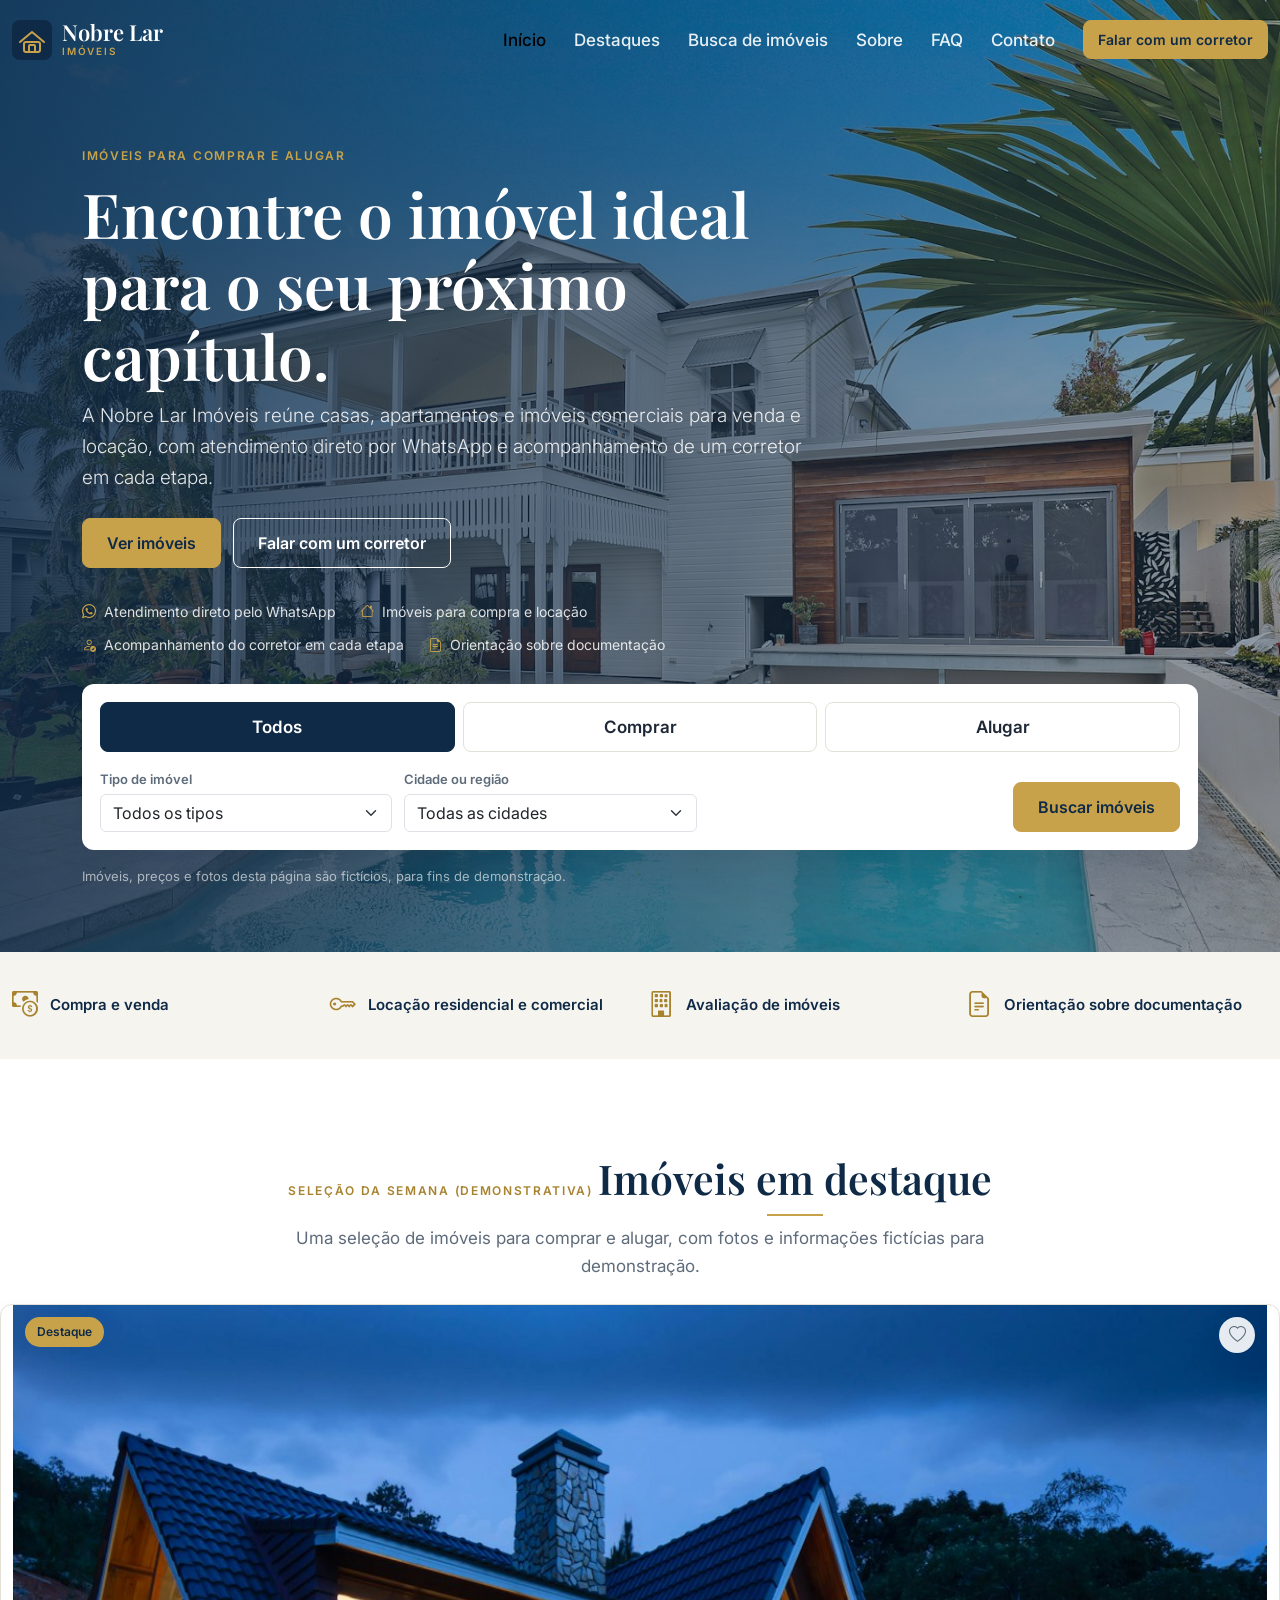
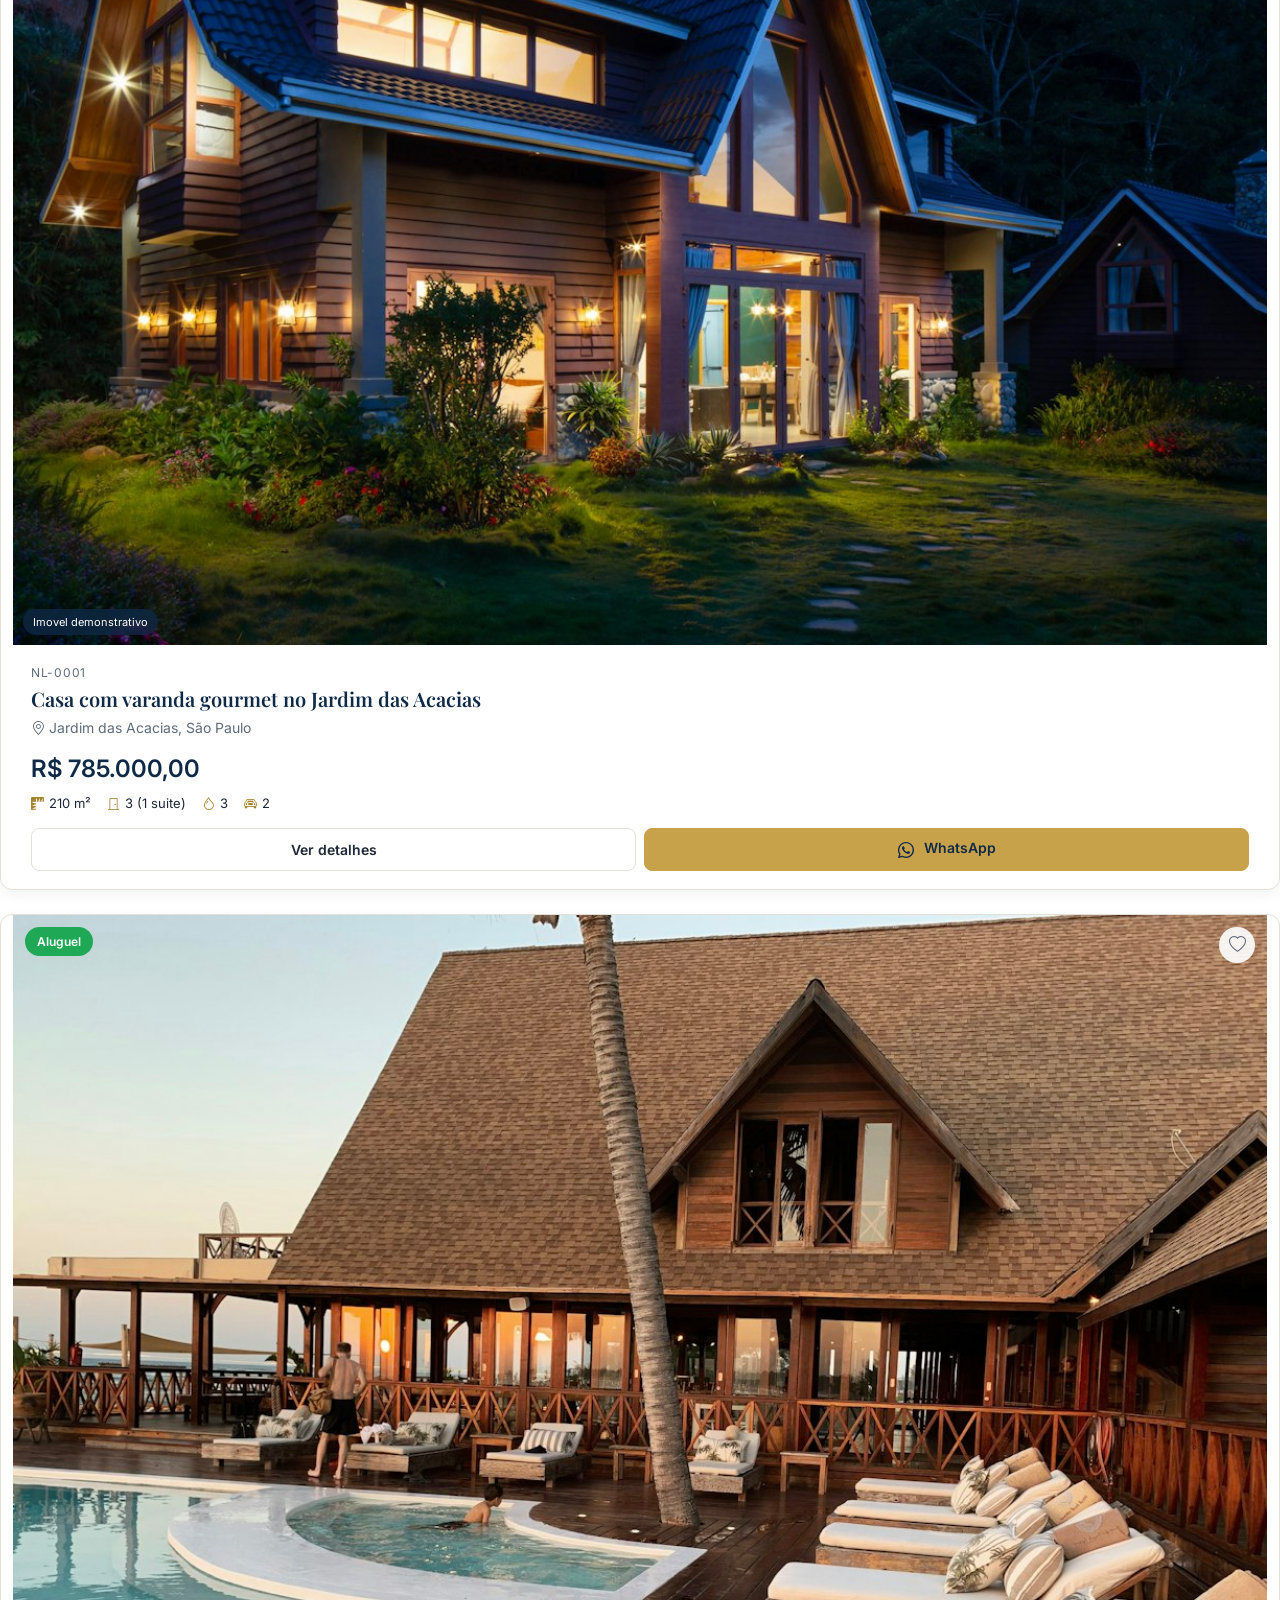
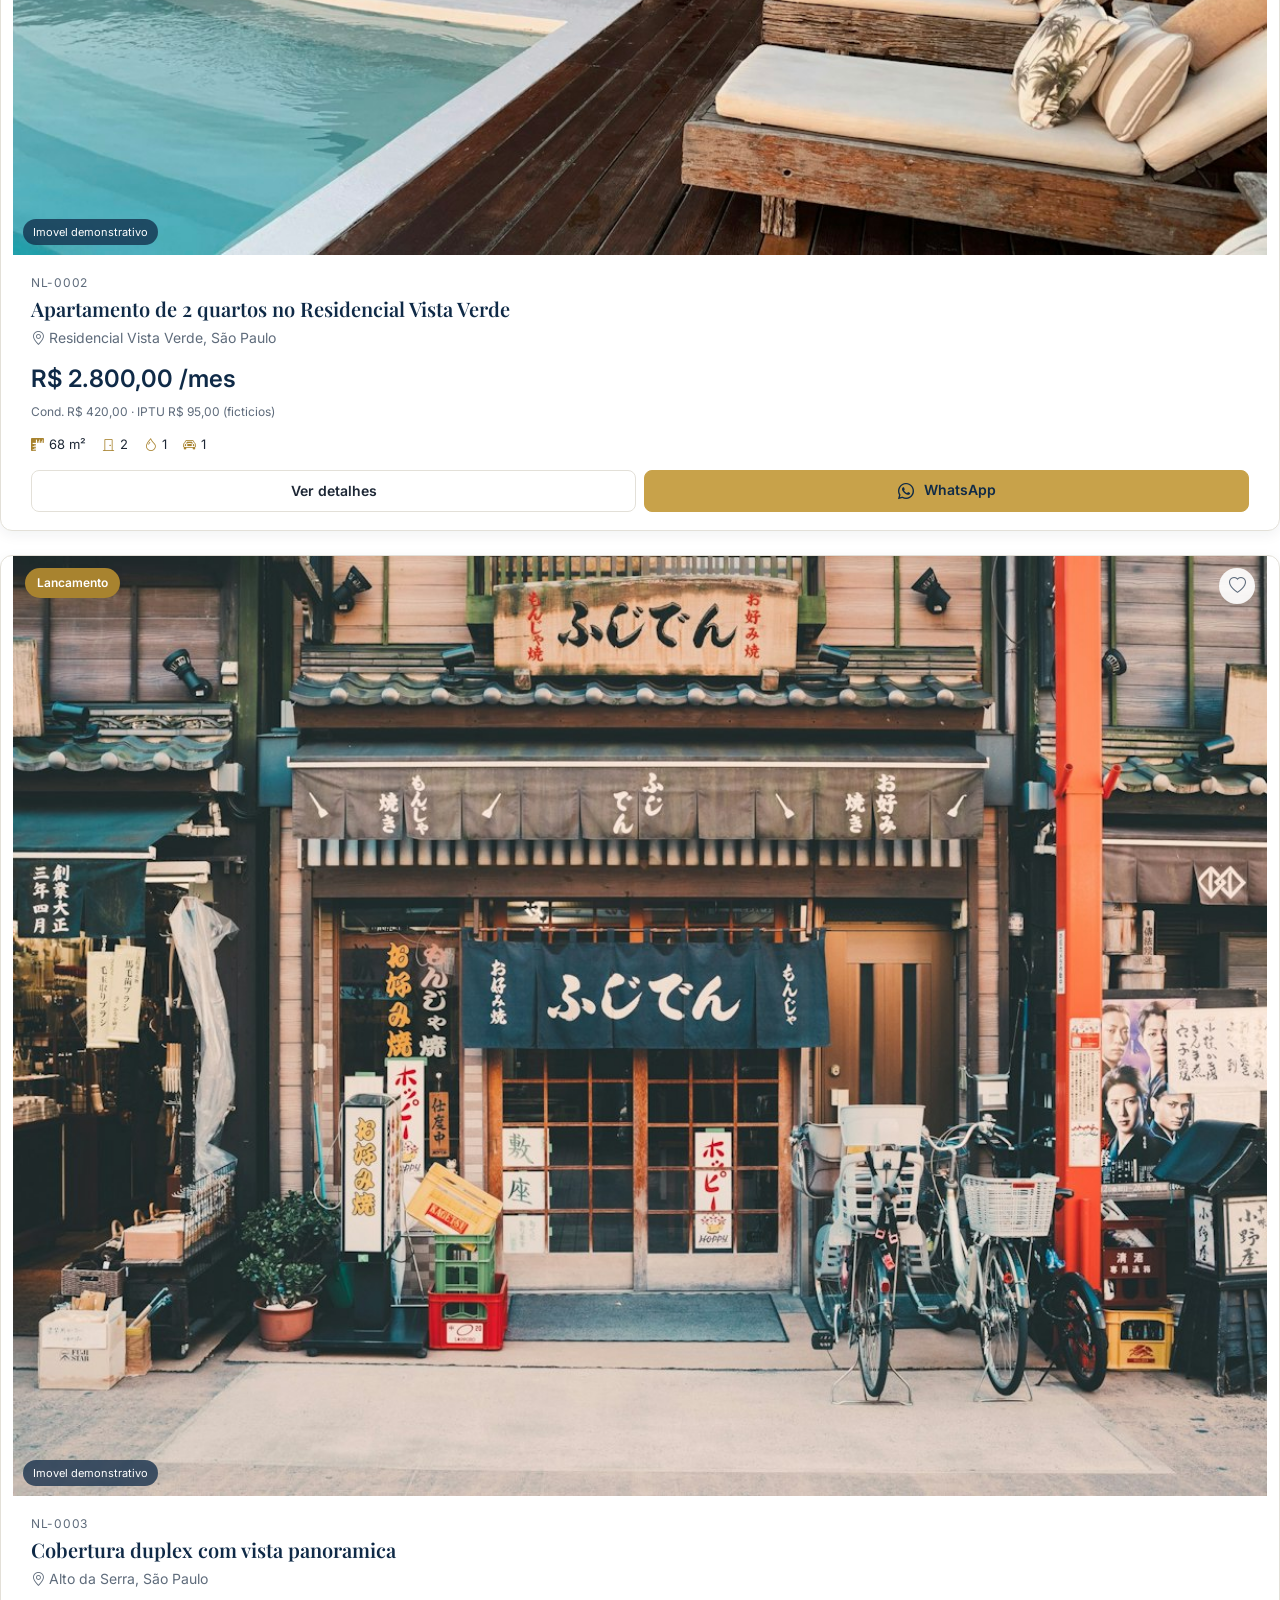
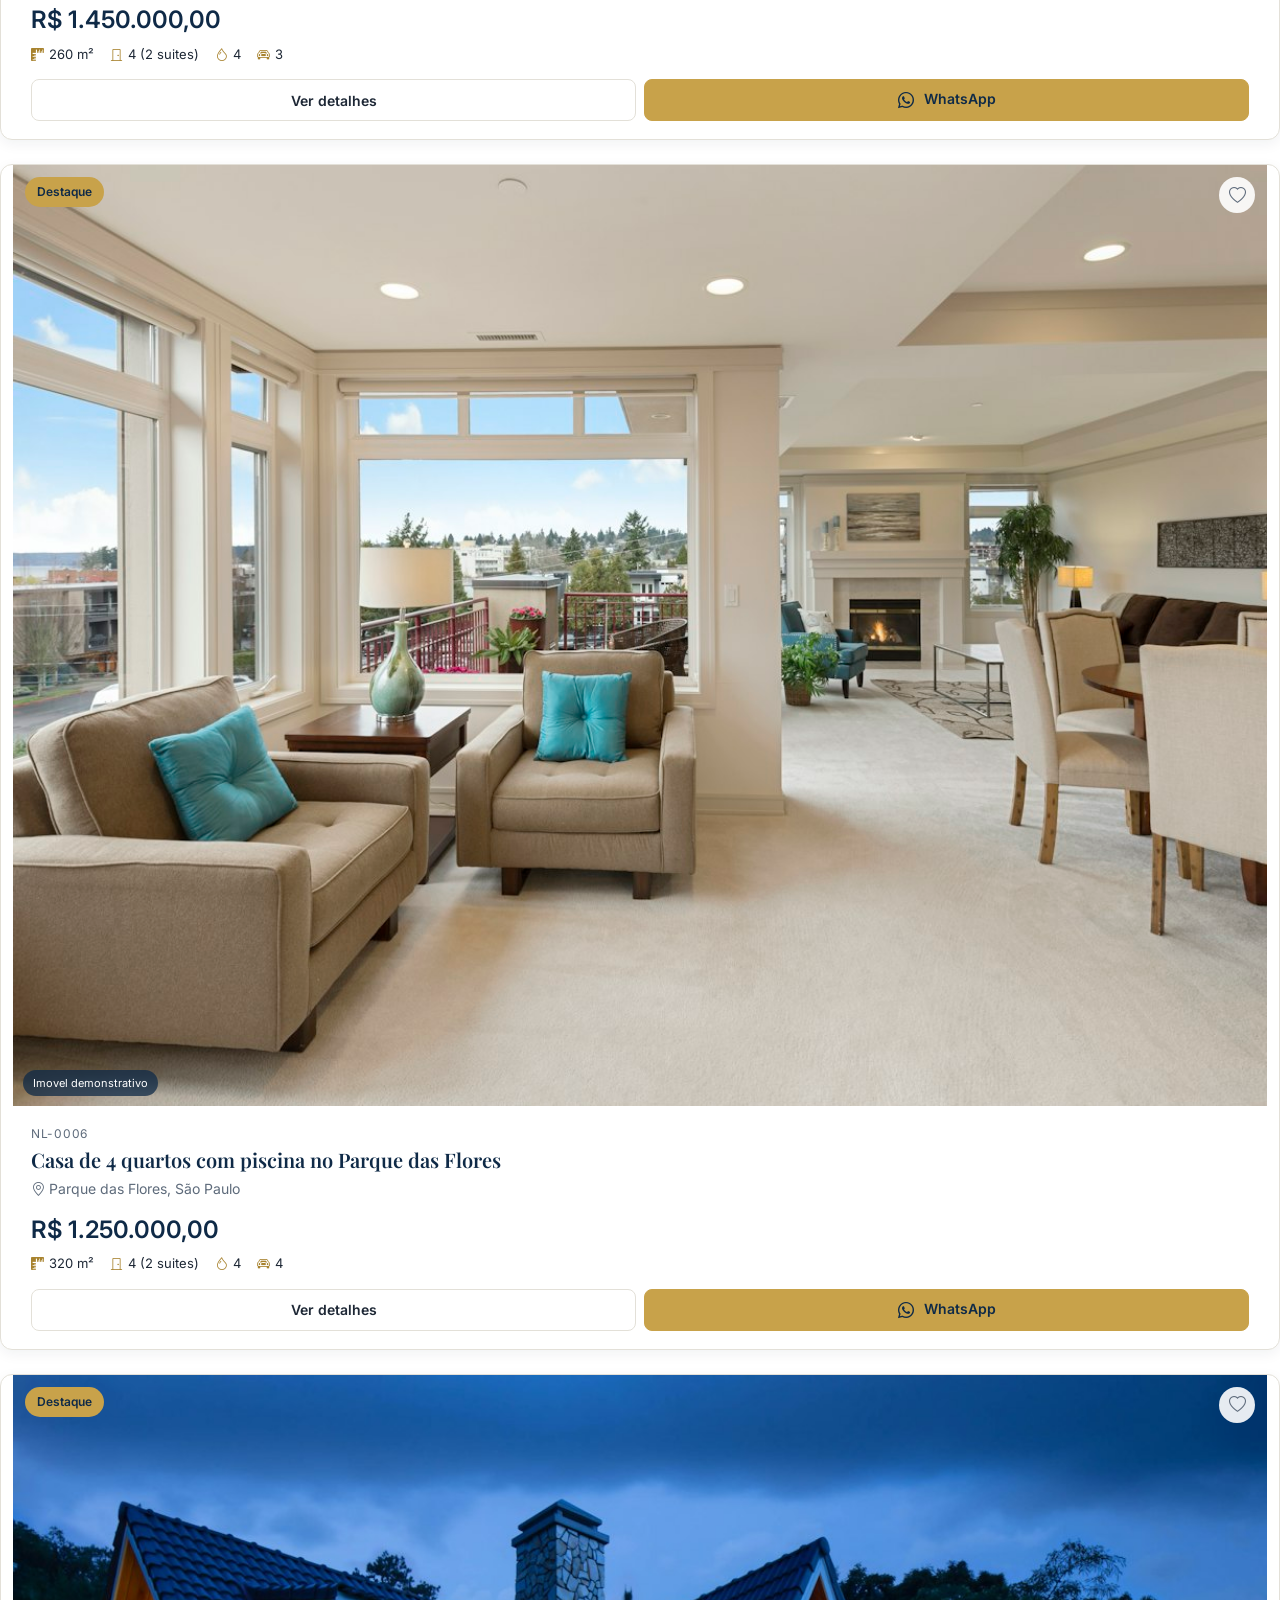
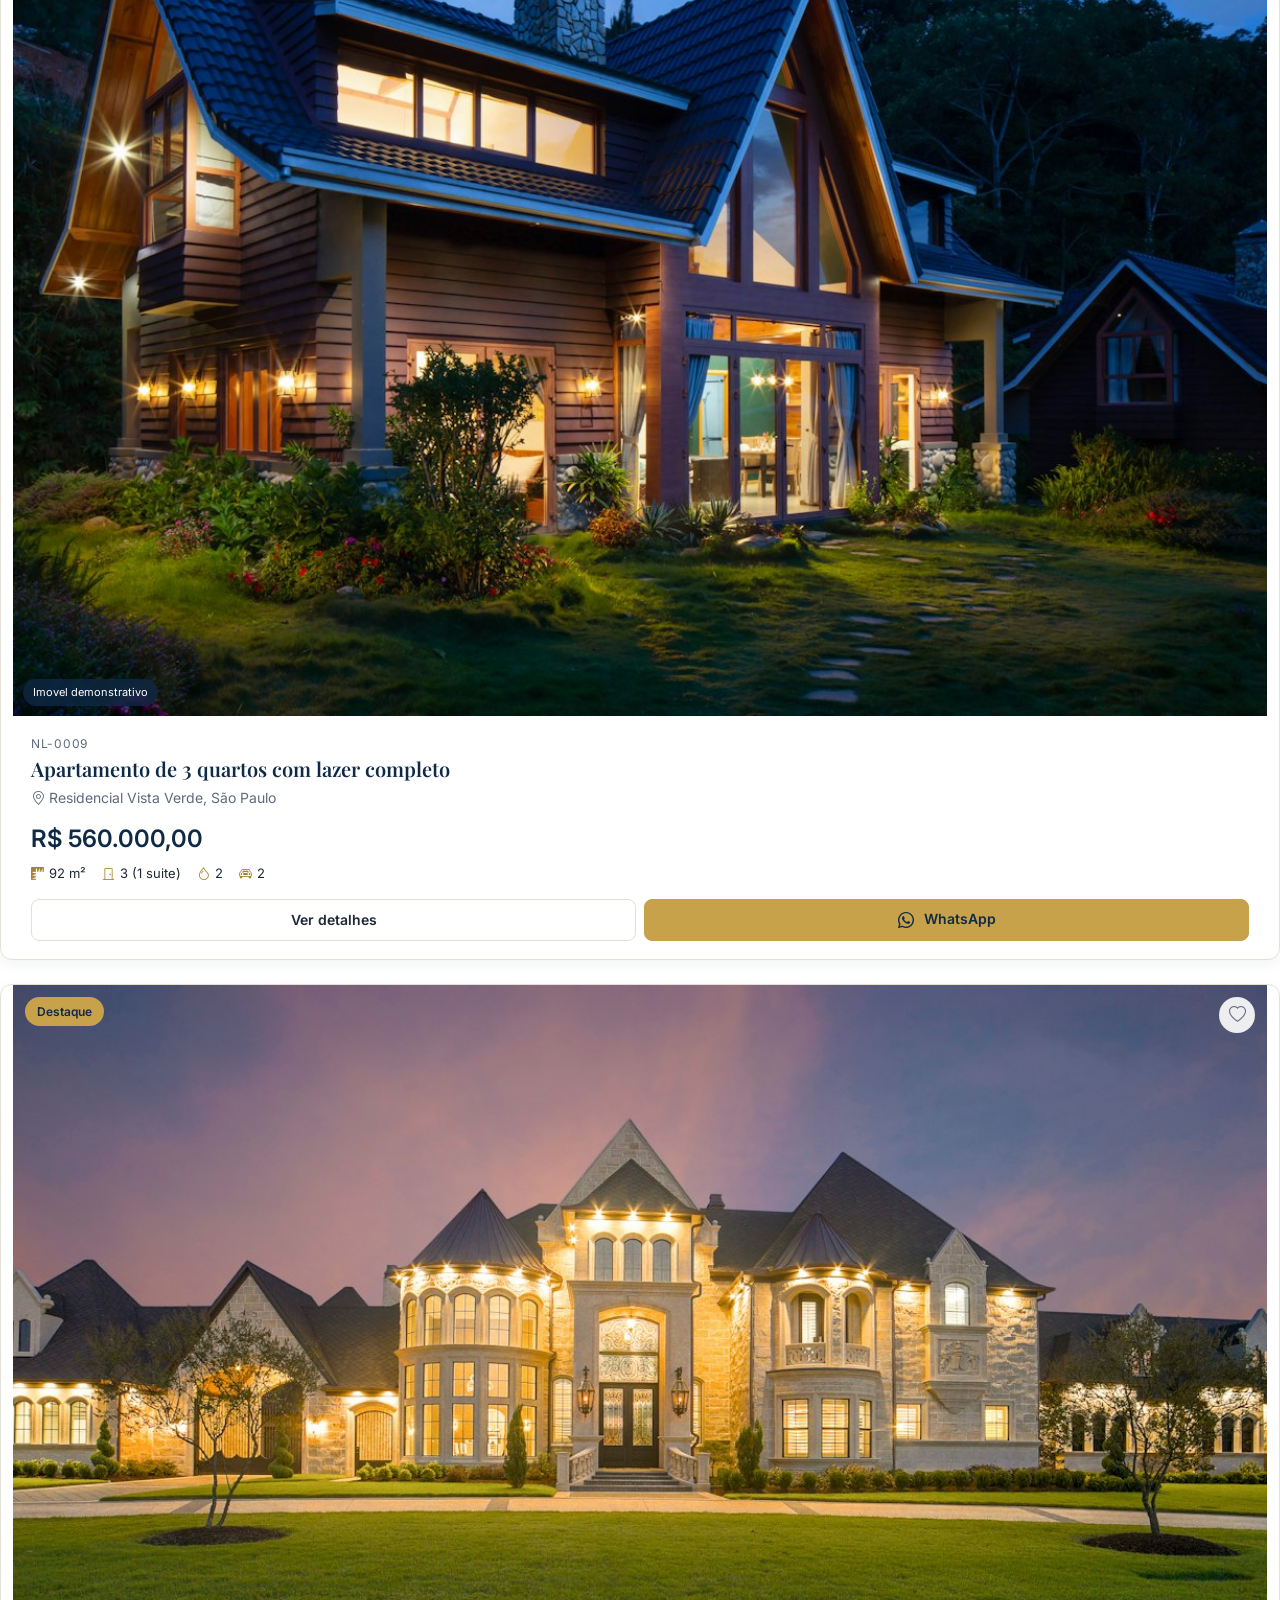
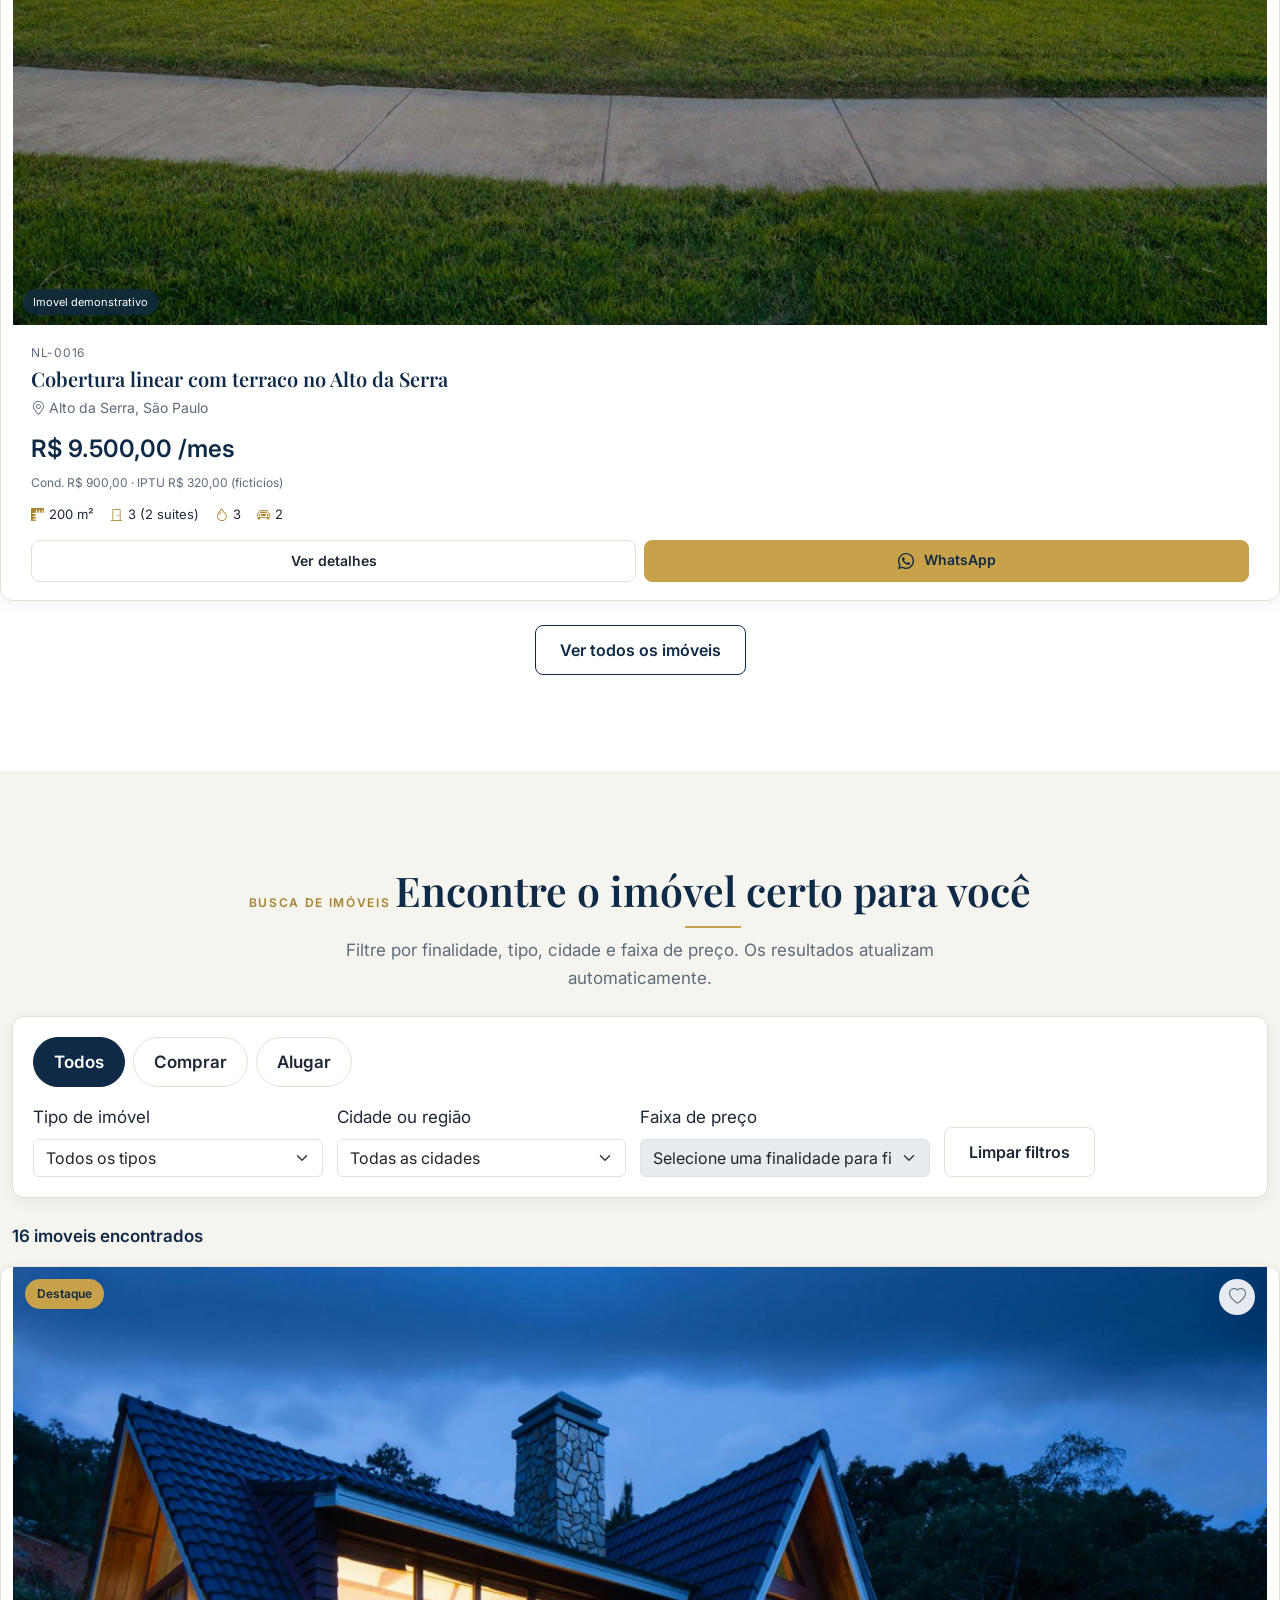
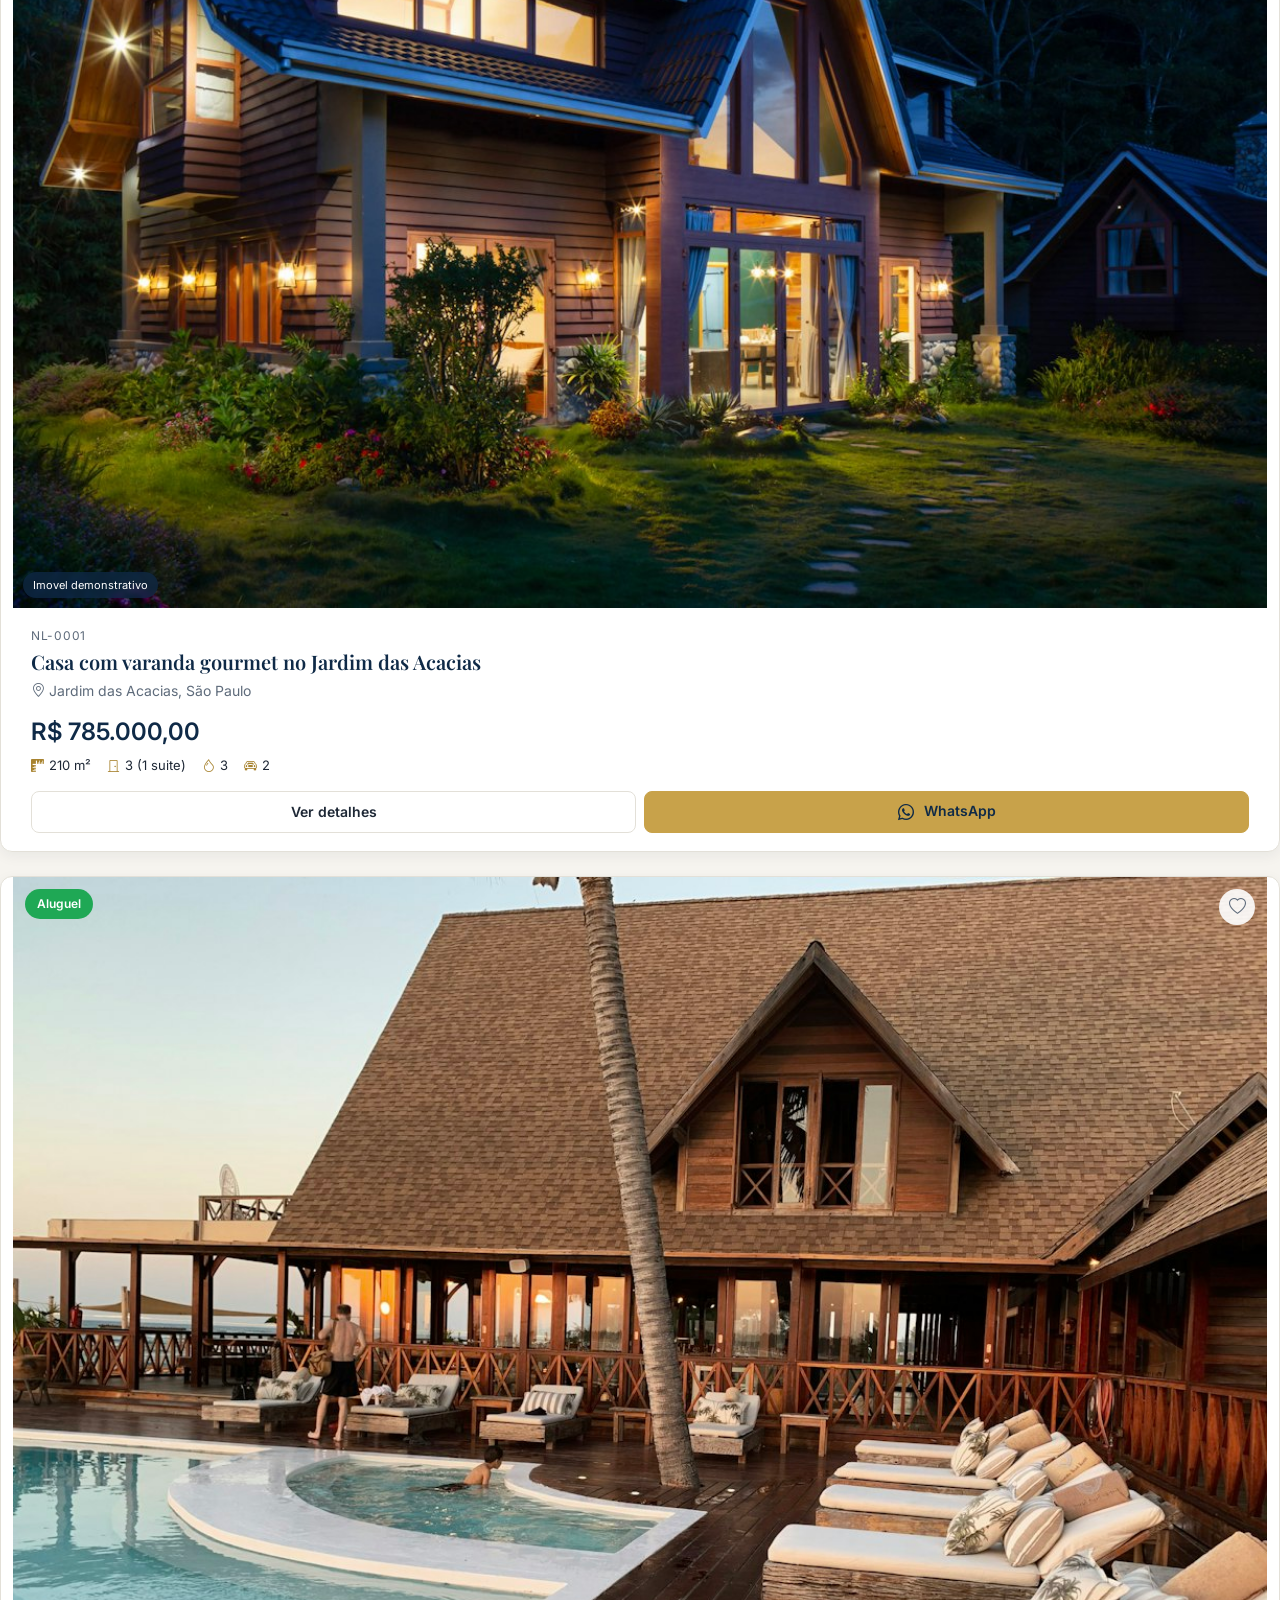
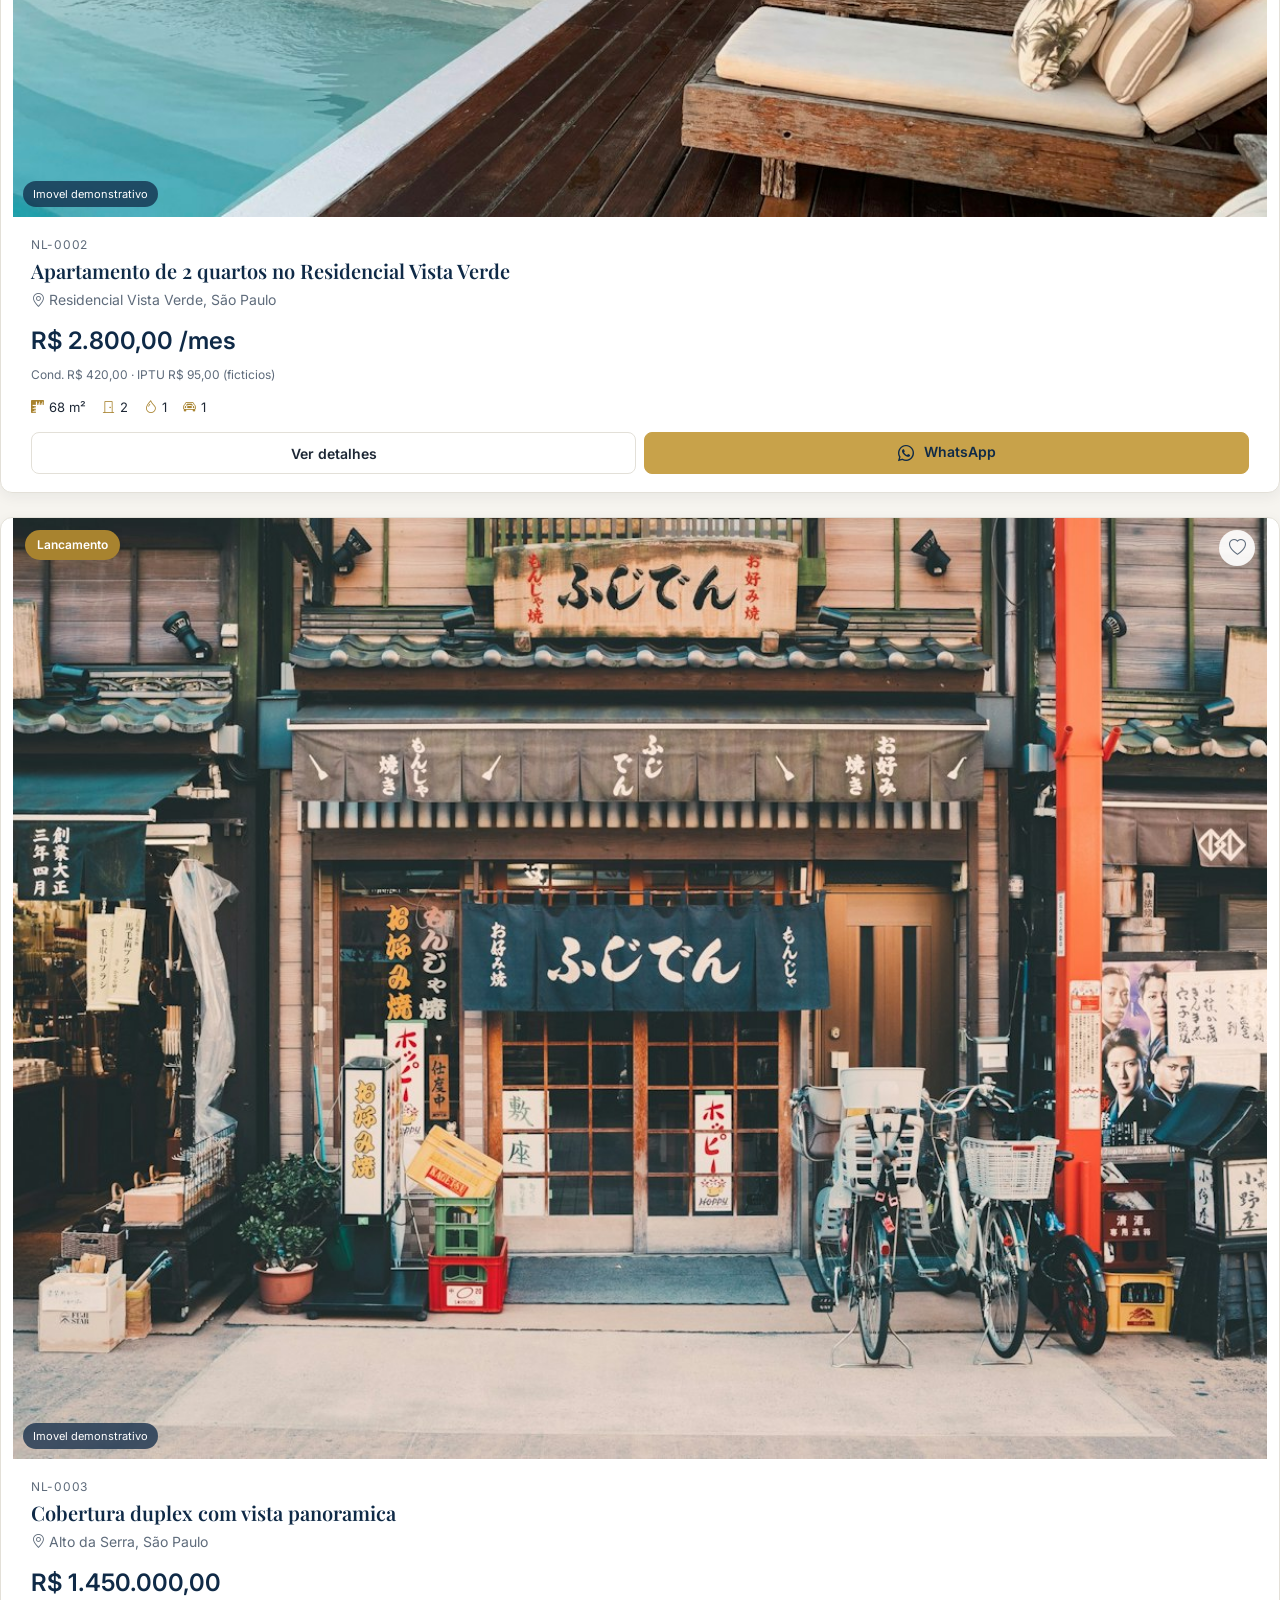
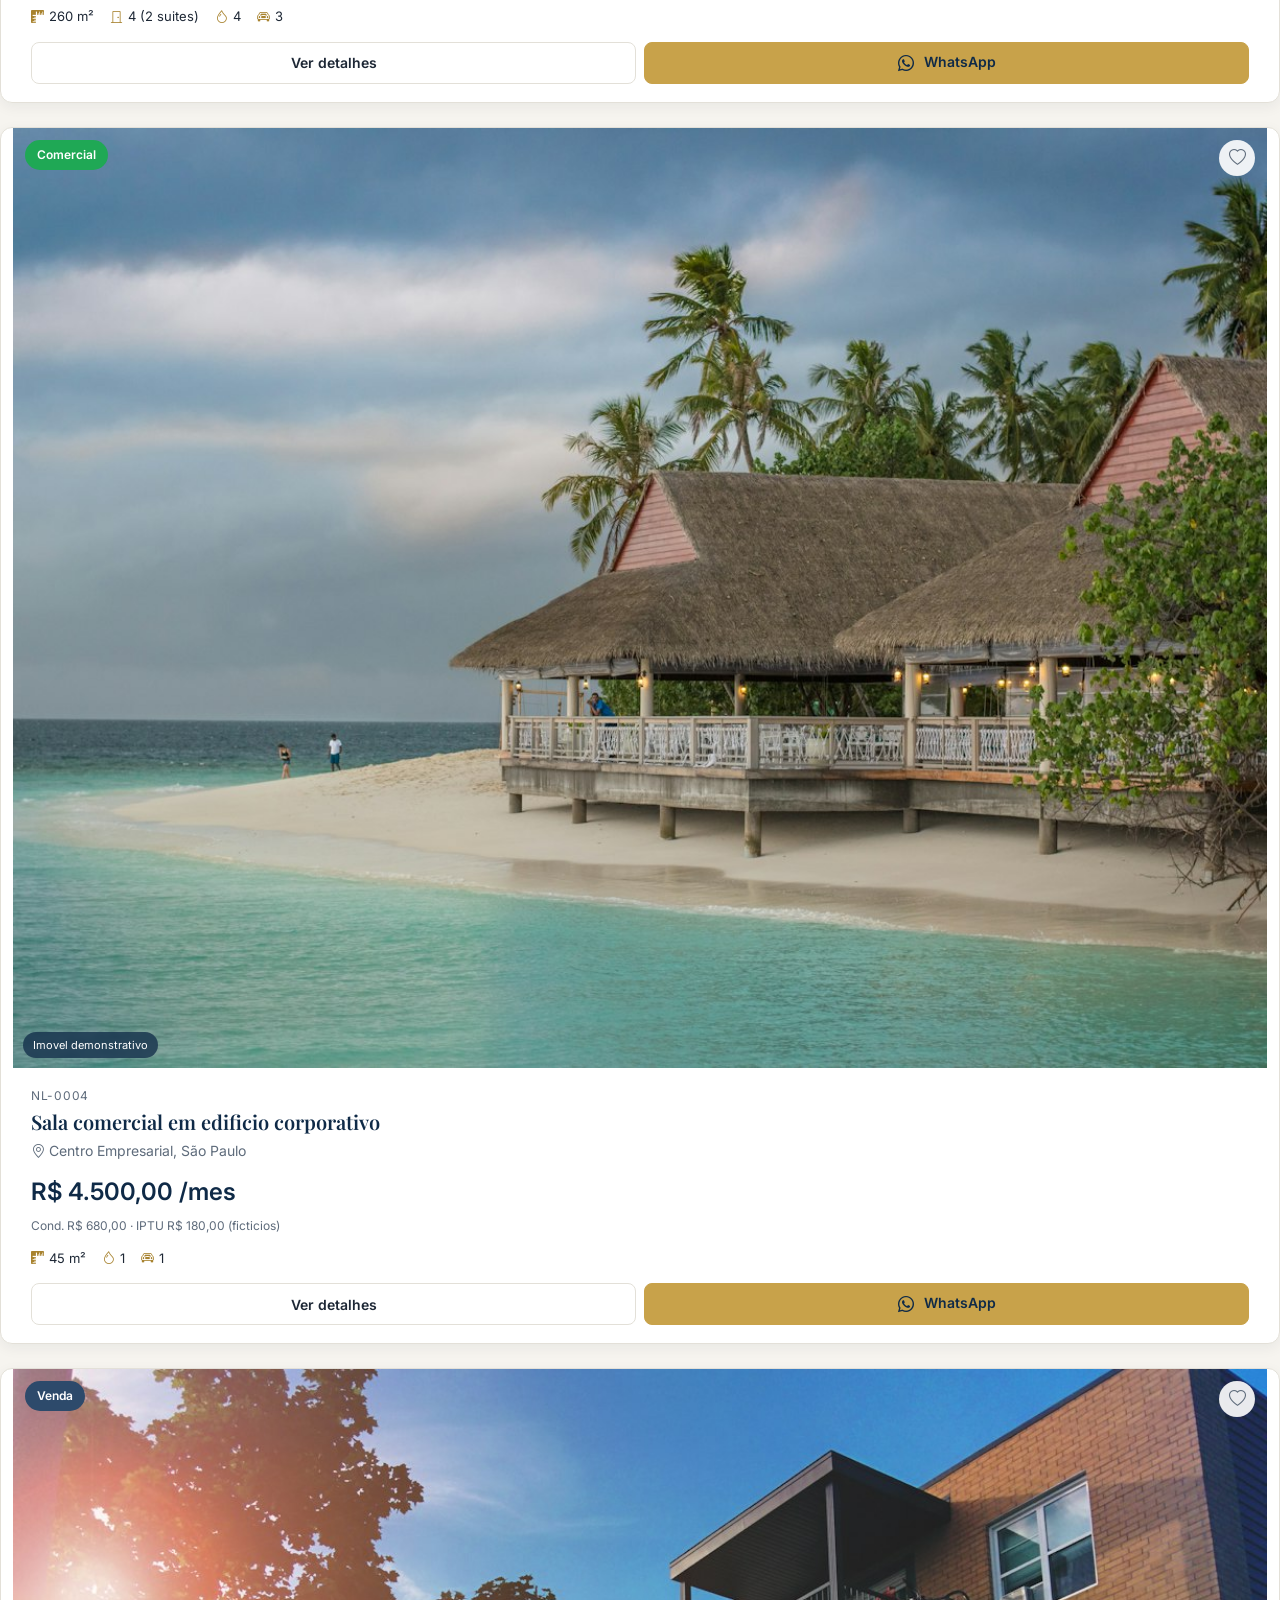
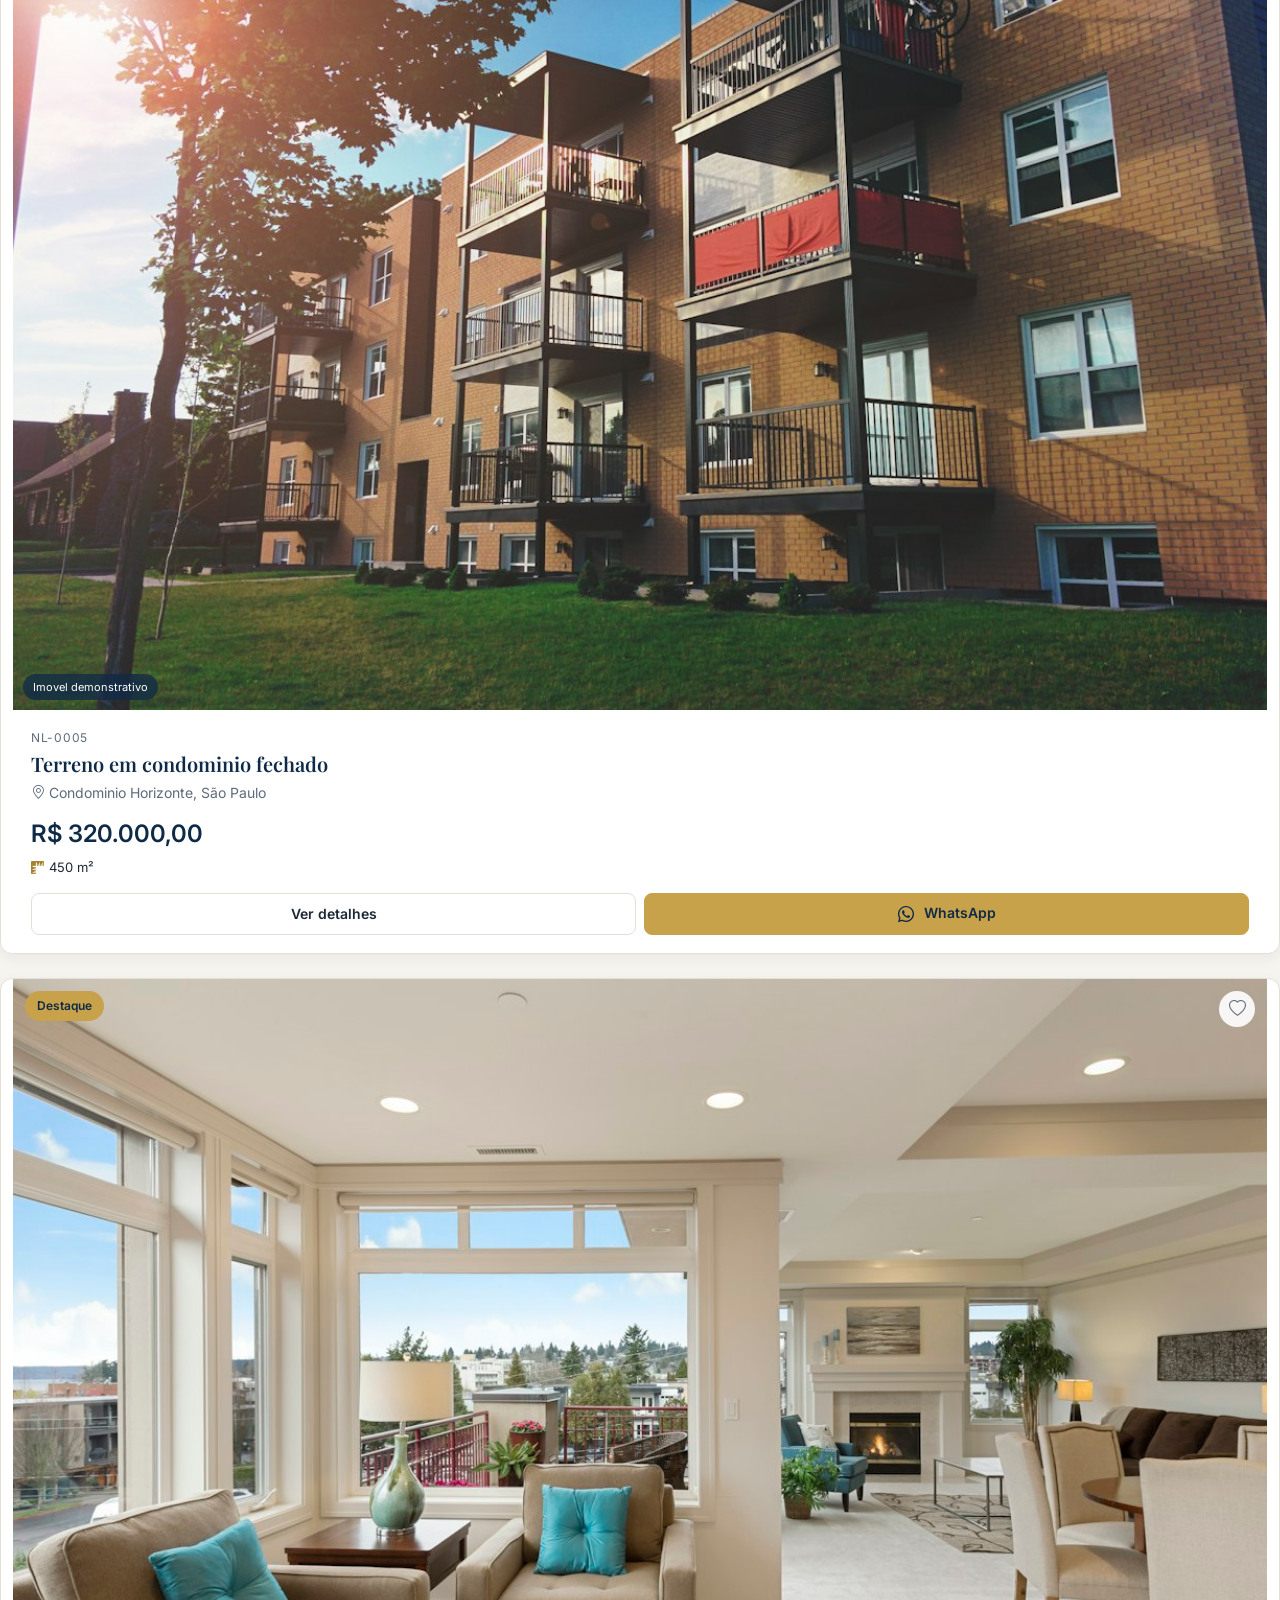
==== commit 46ea54b1: "correcao ortografica geral e ajusta na nav bar" ====
--- a/index.html
+++ b/index.html
@@ -3,11 +3,11 @@
 <head>
   <meta charset="UTF-8">
   <meta name="viewport" content="width=device-width, initial-scale=1.0">
-  <title>Nobre Lar Imoveis | Imoveis para Comprar e Alugar</title>
-  <meta name="description" content="A Nobre Lar Imoveis reune casas, apartamentos e imoveis comerciais para venda e locacao, com atendimento direto por WhatsApp e acompanhamento de um corretor.">
+  <title>Nobre Lar Imóveis | Imóveis para Comprar e Alugar</title>
+  <meta name="description" content="A Nobre Lar Imóveis reúne casas, apartamentos e imóveis comerciais para venda e locação, com atendimento direto por WhatsApp e acompanhamento de um corretor.">
   <link rel="canonical" href="https://www.seudominio.com.br/">
-  <meta property="og:title" content="Nobre Lar Imoveis | Imoveis para Comprar e Alugar">
-  <meta property="og:description" content="Casas, apartamentos e imoveis comerciais para venda e locacao, com atendimento direto por WhatsApp.">
+  <meta property="og:title" content="Nobre Lar Imóveis | Imóveis para Comprar e Alugar">
+  <meta property="og:description" content="Casas, apartamentos e imóveis comerciais para venda e locação, com atendimento direto por WhatsApp.">
   <meta property="og:type" content="website">
   <meta property="og:image" content="https://www.seudominio.com.br/images/hero/hero-imobiliaria.jpg">
   <meta property="og:url" content="https://www.seudominio.com.br/">
@@ -23,15 +23,15 @@
   <link rel="stylesheet" href="css/style.css">
 </head>
 <body>
-  <a class="skip-link" href="#conteudo">Pular para o conteudo</a>
+  <a class="skip-link" href="#conteudo">Pular para o conteúdo</a>
   <header class="site-header">
-    <nav class="navbar navbar-expand-lg" aria-label="Navegacao principal">
+    <nav class="navbar navbar-expand-lg" aria-label="Navegação principal">
       <div class="container-xl">
         <a class="brand" href="#inicio">
           <svg class="brand-mark" viewBox="0 0 40 40" aria-hidden="true"><rect width="40" height="40" rx="8" fill="#0F2A47"/><g fill="none" stroke="#C8A24A" stroke-width="2" stroke-linecap="round" stroke-linejoin="round"><path d="M8 22 L20 12 L32 22"/><rect x="12" y="22" width="16" height="10" rx="2"/><rect x="17" y="25" width="6" height="7" rx="1"/></g></svg>
           <div>
             <div class="brand-name">Nobre Lar</div>
-            <div class="brand-sub">IMOVEIS</div>
+            <div class="brand-sub">IMÓVEIS</div>
           </div>
         </a>
         <button class="navbar-toggler" type="button" data-bs-toggle="collapse" data-bs-target="#mainNav" aria-controls="mainNav" aria-expanded="false" aria-label="Abrir menu">
@@ -39,9 +39,11 @@
         </button>
         <div class="collapse navbar-collapse" id="mainNav">
           <ul class="navbar-nav ms-auto align-items-lg-center gap-lg-1">
-            <li class="nav-item"><a class="nav-link" href="#inicio">Inicio</a></li>
-            <li class="nav-item"><a class="nav-link" href="#imoveis">Busca de imoveis</a></li>
+            <li class="nav-item"><a class="nav-link" href="#inicio">Início</a></li>
+            <li class="nav-item"><a class="nav-link" href="#destaques">Destaques</a></li>
+            <li class="nav-item"><a class="nav-link" href="#imoveis">Busca de imóveis</a></li>
             <li class="nav-item"><a class="nav-link" href="#sobre">Sobre</a></li>
+            <li class="nav-item"><a class="nav-link" href="#faq">FAQ</a></li>
             <li class="nav-item"><a class="nav-link" href="#contato">Contato</a></li>
           </ul>
           <a class="btn btn-gold btn-sm ms-lg-3 header-cta" data-wa="geral" href="https://wa.me/5500999999999?text=Ol%C3%A1!+Gostaria+de+falar+com+um+corretor.">Falar com um corretor</a>
@@ -53,18 +55,18 @@
   <section id="inicio" class="hero" style="background-image: url('images/hero/hero-imobiliaria.jpg');">
     <div class="container">
       <div class="hero-content reveal">
-        <span class="eyebrow light">IMOVEIS PARA COMPRAR E ALUGAR</span>
-        <h1>Encontre o imovel ideal para o seu proximo capitulo.</h1>
-        <p class="lead">A Nobre Lar Imoveis reune casas, apartamentos e imoveis comerciais para venda e locacao, com atendimento direto por WhatsApp e acompanhamento de um corretor em cada etapa.</p>
+        <span class="eyebrow light">IMÓVEIS PARA COMPRAR E ALUGAR</span>
+        <h1>Encontre o imóvel ideal para o seu próximo capítulo.</h1>
+        <p class="lead">A Nobre Lar Imóveis reúne casas, apartamentos e imóveis comerciais para venda e locação, com atendimento direto por WhatsApp e acompanhamento de um corretor em cada etapa.</p>
         <div class="hero-ctas">
-          <a href="#imoveis" class="btn btn-gold">Ver imoveis</a>
+          <a href="#imoveis" class="btn btn-gold">Ver imóveis</a>
           <a class="btn btn-outline-light" data-wa="geral" href="https://wa.me/5500999999999?text=Ol%C3%A1!+Gostaria+de+falar+com+um+corretor.">Falar com um corretor</a>
         </div>
         <ul class="trust-list">
           <li><i class="bi bi-whatsapp"></i> Atendimento direto pelo WhatsApp</li>
-          <li><i class="bi bi-house"></i> Imoveis para compra e locacao</li>
+          <li><i class="bi bi-house"></i> Imóveis para compra e locação</li>
           <li><i class="bi bi-person-check"></i> Acompanhamento do corretor em cada etapa</li>
-          <li><i class="bi bi-file-earmark-text"></i> Orientacao sobre documentacao</li>
+          <li><i class="bi bi-file-earmark-text"></i> Orientação sobre documentação</li>
         </ul>
       </div>
       <div class="quick-search reveal">
@@ -75,29 +77,29 @@
         </div>
         <div class="qs-grid">
           <div>
-            <label class="form-label" for="qs-tipo">Tipo de imovel</label>
+            <label class="form-label" for="qs-tipo">Tipo de imóvel</label>
             <select id="qs-tipo" class="form-select"></select>
           </div>
           <div>
-            <label class="form-label" for="qs-cidade">Cidade ou regiao</label>
+            <label class="form-label" for="qs-cidade">Cidade ou região</label>
             <select id="qs-cidade" class="form-select"></select>
           </div>
           <div class="d-none d-lg-block"></div>
           <div>
-            <button type="button" id="qs-btn" class="btn btn-gold w-100">Buscar imoveis</button>
-          </div>
-        </div>
-      </div>
-      <p class="mt-3" style="color:rgba(255,255,255,0.6);font-size:13px;">Imoveis, precos e fotos desta pagina sao ficticios, para fins de demonstracao.</p>
+            <button type="button" id="qs-btn" class="btn btn-gold w-100">Buscar imóveis</button>
+          </div>
+        </div>
+      </div>
+      <p class="mt-3" style="color:rgba(255,255,255,0.6);font-size:13px;">Imóveis, preços e fotos desta página são fictícios, para fins de demonstração.</p>
     </div>
   </section>
   <section class="support-strip">
     <div class="container-xl">
       <div class="row g-3">
         <div class="col-6 col-md-3"><div class="support-item"><i class="bi bi-cash-coin"></i><span>Compra e venda</span></div></div>
-        <div class="col-6 col-md-3"><div class="support-item"><i class="bi bi-key"></i><span>Locacao residencial e comercial</span></div></div>
-        <div class="col-6 col-md-3"><div class="support-item"><i class="bi bi-building"></i><span>Avaliacao de imoveis</span></div></div>
-        <div class="col-6 col-md-3"><div class="support-item"><i class="bi bi-file-earmark-text"></i><span>Orientacao sobre documentacao</span></div></div>
+        <div class="col-6 col-md-3"><div class="support-item"><i class="bi bi-key"></i><span>Locação residencial e comercial</span></div></div>
+        <div class="col-6 col-md-3"><div class="support-item"><i class="bi bi-building"></i><span>Avaliação de imóveis</span></div></div>
+        <div class="col-6 col-md-3"><div class="support-item"><i class="bi bi-file-earmark-text"></i><span>Orientação sobre documentação</span></div></div>
       </div>
     </div>
   </section>
@@ -105,13 +107,13 @@
   <section id="destaques" class="section">
     <div class="container-xl">
       <div class="text-center mb-4">
-        <span class="eyebrow">SELECAO DA SEMANA (DEMONSTRATIVA)</span>
-        <h2 class="section-title center">Imoveis em destaque</h2>
-        <p class="section-subtitle mx-auto">Uma selecao de imoveis para comprar e alugar, com fotos e informacoes ficticias para demonstracao.</p>
+        <span class="eyebrow">SELEÇÃO DA SEMANA (DEMONSTRATIVA)</span>
+        <h2 class="section-title center">Imóveis em destaque</h2>
+        <p class="section-subtitle mx-auto">Uma seleção de imóveis para comprar e alugar, com fotos e informações fictícias para demonstração.</p>
       </div>
       <div class="row g-4" id="destaques-grid"></div>
       <div class="text-center mt-4">
-        <a href="#imoveis" class="btn btn-outline-navy">Ver todos os imoveis</a>
+        <a href="#imoveis" class="btn btn-outline-navy">Ver todos os imóveis</a>
       </div>
     </div>
   </section>
@@ -120,9 +122,9 @@
   <section id="imoveis" class="section surface">
     <div class="container-xl">
       <div class="text-center mb-4">
-        <span class="eyebrow">BUSCA DE IMOVEIS</span>
-        <h2 class="section-title center">Encontre o imovel certo para voce</h2>
-        <p class="section-subtitle mx-auto">Filtre por finalidade, tipo, cidade e faixa de preco. Os resultados atualizam automaticamente.</p>
+        <span class="eyebrow">BUSCA DE IMÓVEIS</span>
+        <h2 class="section-title center">Encontre o imóvel certo para você</h2>
+        <p class="section-subtitle mx-auto">Filtre por finalidade, tipo, cidade e faixa de preço. Os resultados atualizam automaticamente.</p>
       </div>
       <div class="filter-bar">
         <div class="purpose-tabs" role="radiogroup" aria-label="Finalidade">
@@ -132,15 +134,15 @@
         </div>
         <div class="filter-grid">
           <div>
-            <label class="form-label" for="filter-tipo">Tipo de imovel</label>
+            <label class="form-label" for="filter-tipo">Tipo de imóvel</label>
             <select id="filter-tipo" class="form-select"></select>
           </div>
           <div>
-            <label class="form-label" for="filter-cidade">Cidade ou regiao</label>
+            <label class="form-label" for="filter-cidade">Cidade ou região</label>
             <select id="filter-cidade" class="form-select"></select>
           </div>
           <div>
-            <label class="form-label" for="filter-preco">Faixa de preco</label>
+            <label class="form-label" for="filter-preco">Faixa de preço</label>
             <select id="filter-preco" class="form-select"></select>
           </div>
           <div class="filter-actions">
@@ -149,19 +151,19 @@
         </div>
       </div>
       <div class="results-head">
-        <div class="results-count" id="results-count" aria-live="polite">0 imoveis encontrados</div>
+        <div class="results-count" id="results-count" aria-live="polite">0 imóveis encontrados</div>
       </div>
       <div class="row g-4" id="property-grid"></div>
       <div id="empty-state" class="empty-state d-none mt-4">
         <i class="bi bi-search"></i>
-        <h3 class="mt-3">Nenhum imovel encontrado com esses filtros</h3>
+        <h3 class="mt-3">Nenhum imóvel encontrado com esses filtros</h3>
         <p class="text-muted">Tente ajustar os filtros ou fale com um corretor.</p>
         <div class="d-flex gap-2 justify-content-center flex-wrap mt-3">
           <button type="button" class="btn btn-ghost" onclick="clearFilters()">Limpar filtros</button>
           <a id="empty-wa" class="btn btn-whatsapp" href="https://wa.me/5500999999999?text=Ol%C3%A1!+N%C3%A3o+encontrei+o+im%C3%B3vel+que+procuro+no+site+e+gostaria+de+ajuda." target="_blank" rel="noopener noreferrer"><i class="bi bi-whatsapp"></i> Pedir ajuda a um corretor</a>
         </div>
       </div>
-      <p class="text-muted small mt-4">Imoveis, precos e condicoes ficticios, apenas para demonstracao.</p>
+      <p class="text-muted small mt-4">Imóveis, preços e condições fictícios, apenas para demonstração.</p>
     </div>
   </section>
 
@@ -171,15 +173,15 @@
       <div class="row g-4 align-items-center">
         <div class="col-lg-6">
           <span class="eyebrow light">PARA PROPRIETARIOS</span>
-          <h2>Quer vender ou alugar o seu imovel?</h2>
-          <p>A Nobre Lar orienta sobre documentacao, avaliacao e divulgacao do seu imovel, com atendimento proximo e informacao clara em cada etapa. Sem promessas de prazos ou valores.</p>
-          <a class="btn btn-gold mt-3" data-wa="anunciar" href="https://wa.me/5500999999999?text=Ol%C3%A1!+Gostaria+de+anunciar+meu+im%C3%B3vel+com+a+Nobre+Lar.">Anunciar meu imovel</a>
+          <h2>Quer vender ou alugar o seu imóvel?</h2>
+          <p>A Nobre Lar orienta sobre documentação, avaliação e divulgação do seu imóvel, com atendimento próximo e informação clara em cada etapa. Sem promessas de prazos ou valores.</p>
+          <a class="btn btn-gold mt-3" data-wa="anunciar" href="https://wa.me/5500999999999?text=Ol%C3%A1!+Gostaria+de+anunciar+meu+im%C3%B3vel+com+a+Nobre+Lar.">Anunciar meu imóvel</a>
         </div>
         <div class="col-lg-6">
           <div class="row g-3">
-            <div class="col-md-4"><div class="step-card"><div class="n">01</div><h4>Conte sobre o imovel</h4><p class="small mb-0">Caracteristicas, localizacao e condicoes.</p></div></div>
-            <div class="col-md-4"><div class="step-card"><div class="n">02</div><h4>Avaliacao com um corretor</h4><p class="small mb-0">Analise do mercado e orientacao.</p></div></div>
-            <div class="col-md-4"><div class="step-card"><div class="n">03</div><h4>Divulgacao e atendimento</h4><p class="small mb-0">Atendimento aos interessados.</p></div></div>
+            <div class="col-md-4"><div class="step-card"><div class="n">01</div><h4>Conte sobre o imóvel</h4><p class="small mb-0">Características, localização e condições.</p></div></div>
+            <div class="col-md-4"><div class="step-card"><div class="n">02</div><h4>Avaliação com um corretor</h4><p class="small mb-0">Análise do mercado e orientação.</p></div></div>
+            <div class="col-md-4"><div class="step-card"><div class="n">03</div><h4>Divulgação e atendimento</h4><p class="small mb-0">Atendimento aos interessados.</p></div></div>
           </div>
         </div>
       </div>
@@ -191,20 +193,20 @@
       <div class="row g-5 align-items-center">
         <div class="col-lg-5">
           <div class="about-img-wrap">
-            <img src="images/about/sobre.jpg" alt="Equipe de atendimento da imobiliaria (demonstrativo)" class="about-img w-100" width="800" height="1000" loading="lazy">
+            <img src="images/about/sobre.jpg" alt="Equipe de atendimento da imobiliária (demonstrativo)" class="about-img w-100" width="800" height="1000" loading="lazy">
             <div class="about-frame"></div>
           </div>
         </div>
         <div class="col-lg-7">
           <span class="eyebrow">SOBRE A NOBRE LAR</span>
-          <h2 class="section-title">Atendimento proximo, informacao clara e imoveis selecionados</h2>
-          <p>A Nobre Lar Imoveis atua com transparencia e atendimento consultivo, ajudando clientes a encontrar imoveis para comprar ou alugar e proprietarios a vender ou locar com seguranca.</p>
-          <p>O foco esta na clareza das informacoes, no acompanhamento do cliente e na orientacao sobre documentacao em cada etapa da negociacao.</p>
+          <h2 class="section-title">Atendimento próximo, informação clara e imóveis selecionados</h2>
+          <p>A Nobre Lar Imóveis atua com transparência e atendimento consultivo, ajudando clientes a encontrar imóveis para comprar ou alugar e proprietários a vender ou locar com segurança.</p>
+          <p>O foco está na clareza das informações, no acompanhamento do cliente e na orientação sobre documentação em cada etapa da negociação.</p>
           <ul class="list-unstyled mt-3">
             <li class="mb-2"><i class="bi bi-check2 text-accent me-2"></i> Atendimento pelo WhatsApp e presencial</li>
-            <li class="mb-2"><i class="bi bi-check2 text-accent me-2"></i> Orientacao sobre documentacao do imovel</li>
-            <li class="mb-2"><i class="bi bi-check2 text-accent me-2"></i> Acompanhamento do inicio ao fim</li>
-            <li class="mb-2"><i class="bi bi-check2 text-accent me-2"></i> Atuacao em compra, venda e locacao</li>
+            <li class="mb-2"><i class="bi bi-check2 text-accent me-2"></i> Orientação sobre documentação do imóvel</li>
+            <li class="mb-2"><i class="bi bi-check2 text-accent me-2"></i> Acompanhamento do início ao fim</li>
+            <li class="mb-2"><i class="bi bi-check2 text-accent me-2"></i> Atuação em compra, venda e locação</li>
           </ul>
           <p class="small text-muted mt-3">CRECI/UF 00000-J.</p>
           <a class="btn btn-gold mt-2" data-wa="geral" href="https://wa.me/5500999999999?text=Ol%C3%A1!+Gostaria+de+falar+com+um+corretor.">Falar com a equipe</a>
@@ -221,7 +223,7 @@
             <div class="team-card">
               <img src="images/about/corretor-01.jpg" alt="Corretor demonstrativo 1" width="300" height="400" loading="lazy">
               <h4>Mariana Costa</h4>
-              <div class="role">Corretora de imoveis</div>
+              <div class="role">Corretora de imóveis</div>
               <div class="creci">CRECI/UF 00000-F</div>
               <a class="btn btn-gold btn-sm mt-2" data-wa="equipe" data-nome="Mariana Costa" href="https://wa.me/5500911111111?text=Ol%C3%A1!+Gostaria+de+falar+com+Mariana+Costa+sobre+im%C3%B3veis.">Falar com Mariana</a>
             </div>
@@ -230,7 +232,7 @@
             <div class="team-card">
               <img src="images/about/corretor-02.jpg" alt="Corretor demonstrativo 2" width="300" height="400" loading="lazy">
               <h4>Rafael Almeida</h4>
-              <div class="role">Corretor de imoveis</div>
+              <div class="role">Corretor de imóveis</div>
               <div class="creci">CRECI/UF 00000-F</div>
               <a class="btn btn-gold btn-sm mt-2" data-wa="equipe" data-nome="Rafael Almeida" href="https://wa.me/5500922222222?text=Ol%C3%A1!+Gostaria+de+falar+com+Rafael+Almeida+sobre+im%C3%B3veis.">Falar com Rafael</a>
             </div>
@@ -239,7 +241,7 @@
             <div class="team-card">
               <img src="images/about/corretor-03.jpg" alt="Corretor demonstrativo 3" width="300" height="400" loading="lazy">
               <h4>Juliana Ferreira</h4>
-              <div class="role">Corretora de imoveis</div>
+              <div class="role">Corretora de imóveis</div>
               <div class="creci">CRECI/UF 00000-F</div>
               <a class="btn btn-gold btn-sm mt-2" data-wa="equipe" data-nome="Juliana Ferreira" href="https://wa.me/5500933333333?text=Ol%C3%A1!+Gostaria+de+falar+com+Juliana+Ferreira+sobre+im%C3%B3veis.">Falar com Juliana</a>
             </div>
@@ -262,27 +264,27 @@
       </ul>
       <div class="mt-4">
         <div class="how-pane" id="pane-comprar">
-          <div class="how-step"><div class="num">1</div><div><strong>Escolha o imovel</strong><br><span class="text-muted">Navegue e filtre as opcoes.</span></div></div>
-          <div class="how-step"><div class="num">2</div><div><strong>Converse com um corretor</strong><br><span class="text-muted">Tire duvidas pelo WhatsApp.</span></div></div>
-          <div class="how-step"><div class="num">3</div><div><strong>Visita e analise da documentacao</strong><br><span class="text-muted">Agende visita e revise documentos.</span></div></div>
-          <div class="how-step"><div class="num">4</div><div><strong>Negociacao e fechamento orientado</strong><br><span class="text-muted">Acompanhamento ate a conclusao.</span></div></div>
+          <div class="how-step"><div class="num">1</div><div><strong>Escolha o imóvel</strong><br><span class="text-muted">Navegue e filtre as opções.</span></div></div>
+          <div class="how-step"><div class="num">2</div><div><strong>Converse com um corretor</strong><br><span class="text-muted">Tire dúvidas pelo WhatsApp.</span></div></div>
+          <div class="how-step"><div class="num">3</div><div><strong>Visita e análise da documentação</strong><br><span class="text-muted">Agende visita e revise documentos.</span></div></div>
+          <div class="how-step"><div class="num">4</div><div><strong>Negociação e fechamento orientado</strong><br><span class="text-muted">Acompanhamento até a conclusão.</span></div></div>
         </div>
         <div class="how-pane d-none" id="pane-alugar">
-          <div class="how-step"><div class="num">1</div><div><strong>Escolha o imovel</strong><br><span class="text-muted">Filtre por regiao e valor.</span></div></div>
-          <div class="how-step"><div class="num">2</div><div><strong>Agende a visita</strong><br><span class="text-muted">Conheca o imovel.</span></div></div>
-          <div class="how-step"><div class="num">3</div><div><strong>Analise cadastral e documentacao</strong><br><span class="text-muted">Envio dos documentos.</span></div></div>
-          <div class="how-step"><div class="num">4</div><div><strong>Assinatura do contrato</strong><br><span class="text-muted">Formalizacao da locacao.</span></div></div>
+          <div class="how-step"><div class="num">1</div><div><strong>Escolha o imóvel</strong><br><span class="text-muted">Filtre por região e valor.</span></div></div>
+          <div class="how-step"><div class="num">2</div><div><strong>Agende a visita</strong><br><span class="text-muted">Conheça o imóvel.</span></div></div>
+          <div class="how-step"><div class="num">3</div><div><strong>Análise cadastral e documentação</strong><br><span class="text-muted">Envio dos documentos.</span></div></div>
+          <div class="how-step"><div class="num">4</div><div><strong>Assinatura do contrato</strong><br><span class="text-muted">Formalização da locação.</span></div></div>
         </div>
         <div class="how-pane d-none" id="pane-anunciar">
-          <div class="how-step"><div class="num">1</div><div><strong>Conte sobre o imovel</strong><br><span class="text-muted">Caracteristicas e condicoes.</span></div></div>
-          <div class="how-step"><div class="num">2</div><div><strong>Avaliacao com o corretor</strong><br><span class="text-muted">Analise do mercado.</span></div></div>
-          <div class="how-step"><div class="num">3</div><div><strong>Preparo da documentacao</strong><br><span class="text-muted">Orientacao sobre documentos.</span></div></div>
-          <div class="how-step"><div class="num">4</div><div><strong>Divulgacao e atendimento</strong><br><span class="text-muted">Atendimento aos interessados.</span></div></div>
-        </div>
-      </div>
-      <p class="text-muted small mt-3">Etapas e documentos variam conforme cada negociacao. Seu corretor orienta cada passo.</p>
+          <div class="how-step"><div class="num">1</div><div><strong>Conte sobre o imóvel</strong><br><span class="text-muted">Características e condições.</span></div></div>
+          <div class="how-step"><div class="num">2</div><div><strong>Avaliação com o corretor</strong><br><span class="text-muted">Análise do mercado.</span></div></div>
+          <div class="how-step"><div class="num">3</div><div><strong>Preparo da documentação</strong><br><span class="text-muted">Orientação sobre documentos.</span></div></div>
+          <div class="how-step"><div class="num">4</div><div><strong>Divulgação e atendimento</strong><br><span class="text-muted">Atendimento aos interessados.</span></div></div>
+        </div>
+      </div>
+      <p class="text-muted small mt-3">Etapas e documentos variam conforme cada negociação. Seu corretor orienta cada passo.</p>
       <div class="text-center mt-3">
-        <a class="btn btn-gold" data-wa="ctaFinal" href="https://wa.me/5500999999999?text=Ol%C3%A1!+Gostaria+de+ajuda+para+encontrar+um+im%C3%B3vel.">Comecar agora</a>
+        <a class="btn btn-gold" data-wa="ctaFinal" href="https://wa.me/5500999999999?text=Ol%C3%A1!+Gostaria+de+ajuda+para+encontrar+um+im%C3%B3vel.">Começar agora</a>
       </div>
     </div>
   </section>
@@ -291,21 +293,21 @@
     <div class="container-xl">
       <div class="text-center mb-4">
         <span class="eyebrow">PERGUNTAS FREQUENTES</span>
-        <h2 class="section-title center">Duvidas comuns</h2>
+        <h2 class="section-title center">Dúvidas comuns</h2>
       </div>
       <div class="faq-wrap">
         <div class="accordion" id="faqAccordion">
-          <div class="accordion-item"><h3 class="accordion-header"><button class="accordion-button" type="button" data-bs-toggle="collapse" data-bs-target="#f1">Como funciona a visita a um imovel?</button></h3><div id="f1" class="accordion-collapse collapse show" data-bs-parent="#faqAccordion"><div class="accordion-body">A visita e agendada com um corretor, presencialmente ou por video, conforme disponibilidade. O corretor acompanha e responde duvidas.</div></div></div>
-          <div class="accordion-item"><h3 class="accordion-header"><button class="accordion-button collapsed" type="button" data-bs-toggle="collapse" data-bs-target="#f2">Quais documentos sao necessarios para comprar um imovel?</button></h3><div id="f2" class="accordion-collapse collapse" data-bs-parent="#faqAccordion"><div class="accordion-body">Geralmente documentos pessoais e do imovel. A lista varia conforme o caso; o corretor orienta cada etapa.</div></div></div>
-          <div class="accordion-item"><h3 class="accordion-header"><button class="accordion-button collapsed" type="button" data-bs-toggle="collapse" data-bs-target="#f3">Quais documentos sao necessarios para alugar?</button></h3><div id="f3" class="accordion-collapse collapse" data-bs-parent="#faqAccordion"><div class="accordion-body">Documentos pessoais e comprovantes, conforme a analise cadastral. O corretor informa a lista adequada.</div></div></div>
-          <div class="accordion-item"><h3 class="accordion-header"><button class="accordion-button collapsed" type="button" data-bs-toggle="collapse" data-bs-target="#f4">Voces ajudam com financiamento imobiliario?</button></h3><div id="f4" class="accordion-collapse collapse" data-bs-parent="#faqAccordion"><div class="accordion-body">Orientamos sobre as etapas gerais do financiamento. Aprovacao e condicoes dependem do banco e da analise de credito.</div></div></div>
-          <div class="accordion-item"><h3 class="accordion-header"><button class="accordion-button collapsed" type="button" data-bs-toggle="collapse" data-bs-target="#f5">Como funciona a avaliacao do meu imovel para vender ou alugar?</button></h3><div id="f5" class="accordion-collapse collapse" data-bs-parent="#faqAccordion"><div class="accordion-body">Um corretor analisa caracteristicas, localizacao e mercado para sugerir uma faixa de valor, sem promessas de preco final.</div></div></div>
-          <div class="accordion-item"><h3 class="accordion-header"><button class="accordion-button collapsed" type="button" data-bs-toggle="collapse" data-bs-target="#f6">Existem custos alem do valor do imovel?</button></h3><div id="f6" class="accordion-collapse collapse" data-bs-parent="#faqAccordion"><div class="accordion-body">Sim, podem ocorrer custos como escritura, registro, impostos, condominio e IPTU, conforme o caso, sem valores fixos.</div></div></div>
-          <div class="accordion-item"><h3 class="accordion-header"><button class="accordion-button collapsed" type="button" data-bs-toggle="collapse" data-bs-target="#f7">Posso agendar uma visita online ou por video?</button></h3><div id="f7" class="accordion-collapse collapse" data-bs-parent="#faqAccordion"><div class="accordion-body">Sim, quando disponivel, o corretor pode realizar a visita por video chamada.</div></div></div>
-          <div class="accordion-item"><h3 class="accordion-header"><button class="accordion-button collapsed" type="button" data-bs-toggle="collapse" data-bs-target="#f8">Como falo com um corretor?</button></h3><div id="f8" class="accordion-collapse collapse" data-bs-parent="#faqAccordion"><div class="accordion-body">Pelo WhatsApp, telefone ou e-mail, com atendimento em horario comercial.</div></div></div>
+          <div class="accordion-item"><h3 class="accordion-header"><button class="accordion-button" type="button" data-bs-toggle="collapse" data-bs-target="#f1">Como funciona a visita a um imóvel?</button></h3><div id="f1" class="accordion-collapse collapse show" data-bs-parent="#faqAccordion"><div class="accordion-body">A visita é agendada com um corretor, presencialmente ou por vídeo, conforme disponibilidade. O corretor acompanha e responde dúvidas.</div></div></div>
+          <div class="accordion-item"><h3 class="accordion-header"><button class="accordion-button collapsed" type="button" data-bs-toggle="collapse" data-bs-target="#f2">Quais documentos são necessários para comprar um imóvel?</button></h3><div id="f2" class="accordion-collapse collapse" data-bs-parent="#faqAccordion"><div class="accordion-body">Geralmente documentos pessoais e do imóvel. A lista varia conforme o caso; o corretor orienta cada etapa.</div></div></div>
+          <div class="accordion-item"><h3 class="accordion-header"><button class="accordion-button collapsed" type="button" data-bs-toggle="collapse" data-bs-target="#f3">Quais documentos são necessários para alugar?</button></h3><div id="f3" class="accordion-collapse collapse" data-bs-parent="#faqAccordion"><div class="accordion-body">Documentos pessoais e comprovantes, conforme a análise cadastral. O corretor informa a lista adequada.</div></div></div>
+          <div class="accordion-item"><h3 class="accordion-header"><button class="accordion-button collapsed" type="button" data-bs-toggle="collapse" data-bs-target="#f4">Vocês ajudam com financiamento imobiliário?</button></h3><div id="f4" class="accordion-collapse collapse" data-bs-parent="#faqAccordion"><div class="accordion-body">Orientamos sobre as etapas gerais do financiamento. Aprovação e condições dependem do banco e da análise de crédito.</div></div></div>
+          <div class="accordion-item"><h3 class="accordion-header"><button class="accordion-button collapsed" type="button" data-bs-toggle="collapse" data-bs-target="#f5">Como funciona a avaliação do meu imóvel para vender ou alugar?</button></h3><div id="f5" class="accordion-collapse collapse" data-bs-parent="#faqAccordion"><div class="accordion-body">Um corretor analisa características, localização e mercado para sugerir uma faixa de valor, sem promessas de preço final.</div></div></div>
+          <div class="accordion-item"><h3 class="accordion-header"><button class="accordion-button collapsed" type="button" data-bs-toggle="collapse" data-bs-target="#f6">Existem custos além do valor do imóvel?</button></h3><div id="f6" class="accordion-collapse collapse" data-bs-parent="#faqAccordion"><div class="accordion-body">Sim, podem ocorrer custos como escritura, registro, impostos, condomínio e IPTU, conforme o caso, sem valores fixos.</div></div></div>
+          <div class="accordion-item"><h3 class="accordion-header"><button class="accordion-button collapsed" type="button" data-bs-toggle="collapse" data-bs-target="#f7">Posso agendar uma visita online ou por vídeo?</button></h3><div id="f7" class="accordion-collapse collapse" data-bs-parent="#faqAccordion"><div class="accordion-body">Sim, quando disponível, o corretor pode realizar a visita por vídeo chamada.</div></div></div>
+          <div class="accordion-item"><h3 class="accordion-header"><button class="accordion-button collapsed" type="button" data-bs-toggle="collapse" data-bs-target="#f8">Como falo com um corretor?</button></h3><div id="f8" class="accordion-collapse collapse" data-bs-parent="#faqAccordion"><div class="accordion-body">Pelo WhatsApp, telefone ou e-mail, com atendimento em horário comercial.</div></div></div>
         </div>
         <div class="text-center mt-4">
-          <p class="text-muted">Nao encontrou sua duvida? Fale com um corretor.</p>
+          <p class="text-muted">Não encontrou sua dúvida? Fale com um corretor.</p>
           <a class="btn btn-whatsapp" data-wa="faq" href="https://wa.me/5500999999999?text=Ol%C3%A1!+Tenho+uma+d%C3%BAvida+e+gostaria+de+falar+com+um+corretor."><i class="bi bi-whatsapp"></i> Falar com um corretor</a>
         </div>
       </div>
@@ -314,10 +316,10 @@
   <!-- CTA FINAL -->
   <section class="section cta-final">
     <div class="container-xl text-center">
-      <h2>Pronto para encontrar o seu imovel?</h2>
-      <p class="section-subtitle mx-auto" style="color:rgba(255,255,255,0.78);">Veja as opcoes disponiveis ou fale agora com um corretor.</p>
+      <h2>Pronto para encontrar o seu imóvel?</h2>
+      <p class="section-subtitle mx-auto" style="color:rgba(255,255,255,0.78);">Veja as opções disponíveis ou fale agora com um corretor.</p>
       <div class="d-flex gap-2 justify-content-center flex-wrap mt-3">
-        <a href="#imoveis" class="btn btn-gold">Ver imoveis</a>
+        <a href="#imoveis" class="btn btn-gold">Ver imóveis</a>
         <a class="btn btn-outline-light" data-wa="ctaFinal" href="https://wa.me/5500999999999?text=Ol%C3%A1!+Gostaria+de+ajuda+para+encontrar+um+im%C3%B3vel.">Falar com um corretor no WhatsApp</a>
       </div>
     </div>
@@ -336,8 +338,8 @@
             <div class="contact-item"><i class="bi bi-telephone"></i><div><div class="label">Telefone</div><a href="tel:+5500999999999">(00) 99999-9999</a></div></div>
             <div class="contact-item"><i class="bi bi-whatsapp"></i><div><div class="label">WhatsApp</div><a href="https://wa.me/5500999999999\" target=\"_blank\" rel=\"noopener noreferrer\">(00) 99999-9999</a></div></div>
             <div class="contact-item"><i class="bi bi-envelope"></i><div><div class="label">E-mail</div><a href="mailto:contato.nobrelar@email.com">contato.nobrelar@email.com</a></div></div>
-            <div class="contact-item"><i class="bi bi-geo-alt"></i><div><div class="label">Endereco</div><span>SÃ£o Paulo, SP, Centro, Cidade/UF (endereco demonstrativo)</span></div></div>
-            <div class="contact-item"><i class="bi bi-clock"></i><div><div class="label">Horario</div><span>Seg a sex, 9h as 18h; sab, 9h as 13h (visitas mediante agendamento)</span></div></div>
+            <div class="contact-item"><i class="bi bi-geo-alt"></i><div><div class="label">Endereço</div><span>Centro, São Paulo, SP, (endereço demonstrativo)</span></div></div>
+            <div class="contact-item"><i class="bi bi-clock"></i><div><div class="label">Horário</div><span>Seg a sex, 9h às 18h; sab, 9h às 13h (visitas mediante agendamento)</span></div></div>
             <div class="contact-item"><i class="bi bi-card-text"></i><div><div class="label">CRECI</div><span>CRECI/UF 00000-J</span></div></div>
           </div>
           <div class="mt-3">
@@ -345,14 +347,14 @@
             <div class="chips">
               <a class="chip" id="chip-compra" href="https://wa.me/5500999999999?text=Ol%C3%A1!+Quero+comprar+um+im%C3%B3vel+e+gostaria+de+ajuda.">Quero comprar</a>
               <a class="chip" id="chip-aluguel" href="https://wa.me/5500999999999?text=Ol%C3%A1!+Quero+alugar+um+im%C3%B3vel+e+gostaria+de+ajuda.">Quero alugar</a>
-              <a class="chip" id="chip-anunciar" href="https://wa.me/5500999999999?text=Ol%C3%A1!+Gostaria+de+anunciar+meu+im%C3%B3vel+com+a+Nobre+Lar.">Quero anunciar meu imovel</a>
+              <a class="chip" id="chip-anunciar" href="https://wa.me/5500999999999?text=Ol%C3%A1!+Gostaria+de+anunciar+meu+im%C3%B3vel+com+a+Nobre+Lar.">Quero anunciar meu imóvel</a>
               <a class="chip" id="chip-outro" href="https://wa.me/5500999999999?text=Ol%C3%A1!+Gostaria+de+falar+com+um+corretor+sobre+outro+assunto.">Outro assunto</a>
             </div>
           </div>
         </div>
         <div class="col-lg-6">
           <div class="map-frame">
-            <iframe src="https://www.google.com/maps/embed?pb=!1m18!1m12!1m3!1d1000!2d-46.6333!3d-23.5505!2m3!1f0!2f0!3f0!3m2!1i1024!2i768!4f13.1!3m3!1m2!1s0x0%3A0x0!2zMjPCsDMzJzAxLjgiUyA0NsKwMzgnMDAuMCJX!5e0!3m2!1spt-BR!2sbr!4v1" loading="lazy" title="Mapa demonstrativo da localizacao da imobiliaria"></iframe>
+            <iframe src="https://www.google.com/maps/embed?pb=!1m18!1m12!1m3!1d1000!2d-46.6333!3d-23.5505!2m3!1f0!2f0!3f0!3m2!1i1024!2i768!4f13.1!3m3!1m2!1s0x0%3A0x0!2zMjPCsDMzJzAxLjgiUyA0NsKwMzgnMDAuMCJX!5e0!3m2!1spt-BR!2sbr!4v1" loading="lazy" title="Mapa demonstrativo da localização da imobiliária"></iframe>
           </div>
           <p class="small text-muted mt-2"><a href="https://maps.google.com" target="_blank" rel="noopener noreferrer">Abrir no Google Maps</a></p>
         </div>
@@ -364,22 +366,22 @@
     <div class="container-xl">
       <div class="row g-4">
         <div class="col-lg-3">
-          <div class="brand mb-2"><svg class="brand-mark" viewBox="0 0 40 40" aria-hidden="true"><rect width="40" height="40" rx="8" fill="#0F2A47"/><g fill="none" stroke="#C8A24A" stroke-width="2" stroke-linecap="round" stroke-linejoin="round"><path d="M8 22 L20 12 L32 22"/><rect x="12" y="22" width="16" height="10" rx="2"/><rect x="17" y="25" width="6" height="7" rx="1"/></g></svg><div><div class="brand-name">Nobre Lar</div><div class="brand-sub">IMOVEIS</div></div></div>
-          <p class="small mb-0">Encontrar o imovel certo e o comeco de uma boa historia.</p>
+          <div class="brand mb-2"><svg class="brand-mark" viewBox="0 0 40 40" aria-hidden="true"><rect width="40" height="40" rx="8" fill="#0F2A47"/><g fill="none" stroke="#C8A24A" stroke-width="2" stroke-linecap="round" stroke-linejoin="round"><path d="M8 22 L20 12 L32 22"/><rect x="12" y="22" width="16" height="10" rx="2"/><rect x="17" y="25" width="6" height="7" rx="1"/></g></svg><div><div class="brand-name">Nobre Lar</div><div class="brand-sub">IMÓVEIS</div></div></div>
+          <p class="small mb-0">Encontrar o imóvel certo é o começo de uma boa história.</p>
         </div>
         <div class="col-lg-3">
-          <h5>Links uteis</h5>
+          <h5>Links úteis</h5>
           <ul class="list-unstyled small">
-            <li><a href="#inicio">Inicio</a></li>
-            <li><a href="#imoveis">Busca de imoveis</a></li>
+            <li><a href="#inicio">Início</a></li>
+            <li><a href="#imoveis">Busca de imóveis</a></li>
             <li><a href="#sobre">Sobre</a></li>
             <li><a href="#contato">Contato</a></li>
             <li><a href="#faq">Perguntas frequentes</a></li>
-            <li><a href="#anuncie">Anunciar imovel</a></li>
+            <li><a href="#anuncie">Anunciar imóvel</a></li>
           </ul>
         </div>
         <div class="col-lg-3">
-          <h5>Tipos de imovel</h5>
+          <h5>Tipos de imóvel</h5>
           <ul class="list-unstyled small">
             <li><a href="#imoveis" onclick="setFinalidade('venda');filterState.tipo='Casa';document.getElementById('filter-tipo').value='Casa';applyFilters();">Casas</a></li>
             <li><a href="#imoveis" onclick="setFinalidade('venda');filterState.tipo='Apartamento';document.getElementById('filter-tipo').value='Apartamento';applyFilters();">Apartamentos</a></li>
@@ -393,16 +395,16 @@
           <ul class="list-unstyled small">
             <li><a href="tel:+5500999999999">(00) 99999-9999</a></li>
             <li><a href="mailto:contato.nobrelar@email.com">contato.nobrelar@email.com</a></li>
-            <li>SÃ£o Paulo, SP</li>
+            <li>São Paulo, SP</li>
             <li>CRECI/UF 00000-J</li>
           </ul>
         </div>
       </div>
       <div class="footer-bottom">
-        <div>&copy; <span id="year"></span> Nobre Lar Imoveis (nome ficticio). Todos os direitos reservados.</div>
-        <div class="mt-1">CRECI/UF 00000-J · <a href="politica-de-privacidade.html">Politica de privacidade</a></div>
-        <div class="mt-1">As informacoes deste site tem carater geral e informativo. Disponibilidade, precos e condicoes dos imoveis estao sujeitos a confirmacao com a imobiliaria.</div>
-        <div class="mt-1">Este site e um modelo demonstrativo.</div>
+        <div>&copy; <span id="year"></span> Nobre Lar Imóveis (nome fictício). Todos os direitos reservados.</div>
+        <div class="mt-1">CRECI/UF 00000-J · <a href="politica-de-privacidade.html">Política de privacidade</a></div>
+        <div class="mt-1">As informações deste site têm caráter geral e informativo. Disponibilidade, preços e condições dos imóveis estão sujeitos a confirmação com a imobiliária.</div>
+        <div class="mt-1">Este site é um modelo demonstrativo.</div>
       </div>
     </div>
   </footer>
@@ -435,9 +437,9 @@
           <div id="modal-desc"></div>
           <h4 class="mt-3">Diferenciais</h4>
           <ul class="differentials" id="modal-diffs"></ul>
-          <div class="badge-demo d-inline-block mt-2">Imovel demonstrativo. Informacoes ficticias.</div>
+          <div class="badge-demo d-inline-block mt-2">Imóvel demonstrativo. Informações fictícias.</div>
           <div class="d-flex gap-2 flex-wrap mt-3">
-            <a id="modal-wa" class="btn btn-whatsapp" href="https://wa.me/5500999999999?text=Ol%C3%A1!+Tenho+interesse+em+um+im%C3%B3vel+e+gostaria+de+mais+informa%C3%A7%C3%B5es." target="_blank" rel="noopener noreferrer"><i class="bi bi-whatsapp"></i> Chamar no WhatsApp sobre este imovel</a>
+            <a id="modal-wa" class="btn btn-whatsapp" href="https://wa.me/5500999999999?text=Ol%C3%A1!+Tenho+interesse+em+um+im%C3%B3vel+e+gostaria+de+mais+informa%C3%A7%C3%B5es." target="_blank" rel="noopener noreferrer"><i class="bi bi-whatsapp"></i> Chamar no WhatsApp sobre este imóvel</a>
             <a id="modal-agendar" class="btn btn-outline-navy" href="https://wa.me/5500999999999?text=Ol%C3%A1!+Gostaria+de+agendar+uma+visita+a+um+im%C3%B3vel." target="_blank" rel="noopener noreferrer">Agendar visita</a>
             <a class="btn btn-ghost" href="tel:+5500999999999"><i class="bi bi-telephone"></i> Ligar para a imobiliaria</a>
           </div>
